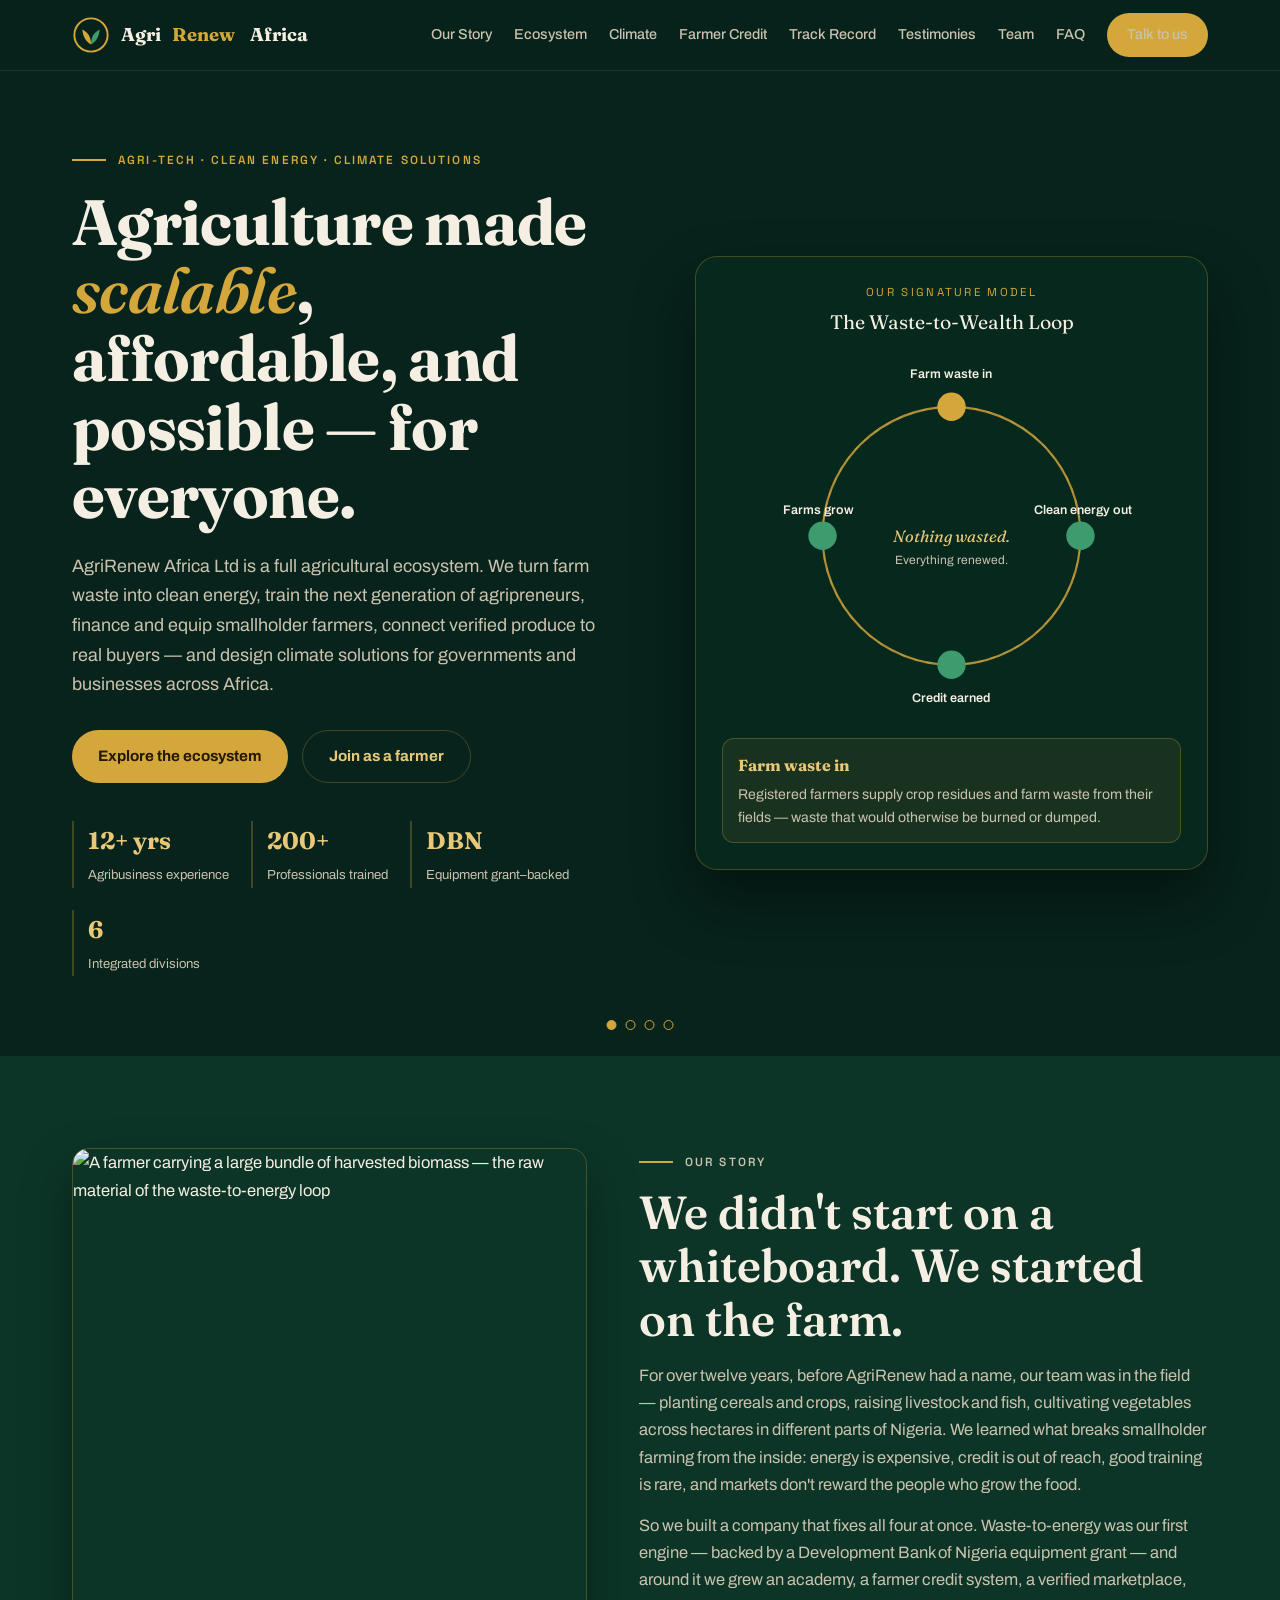
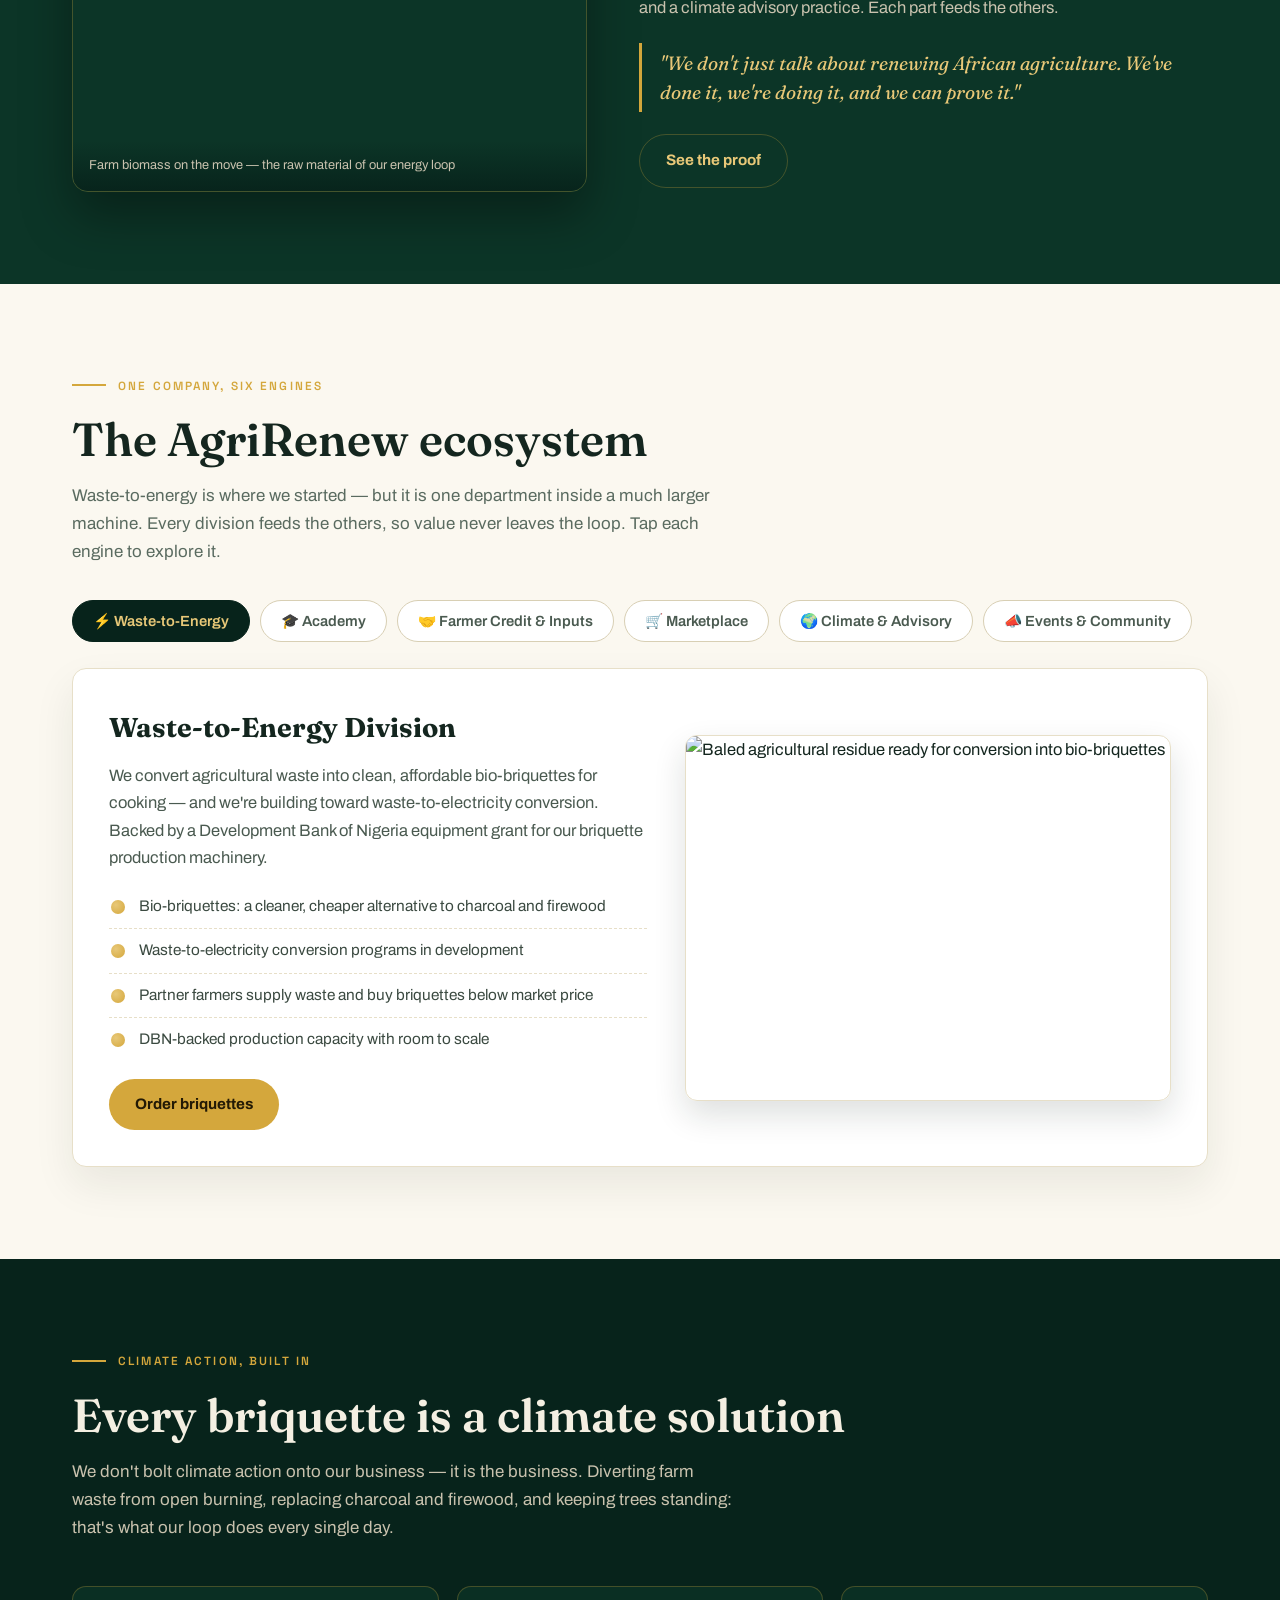
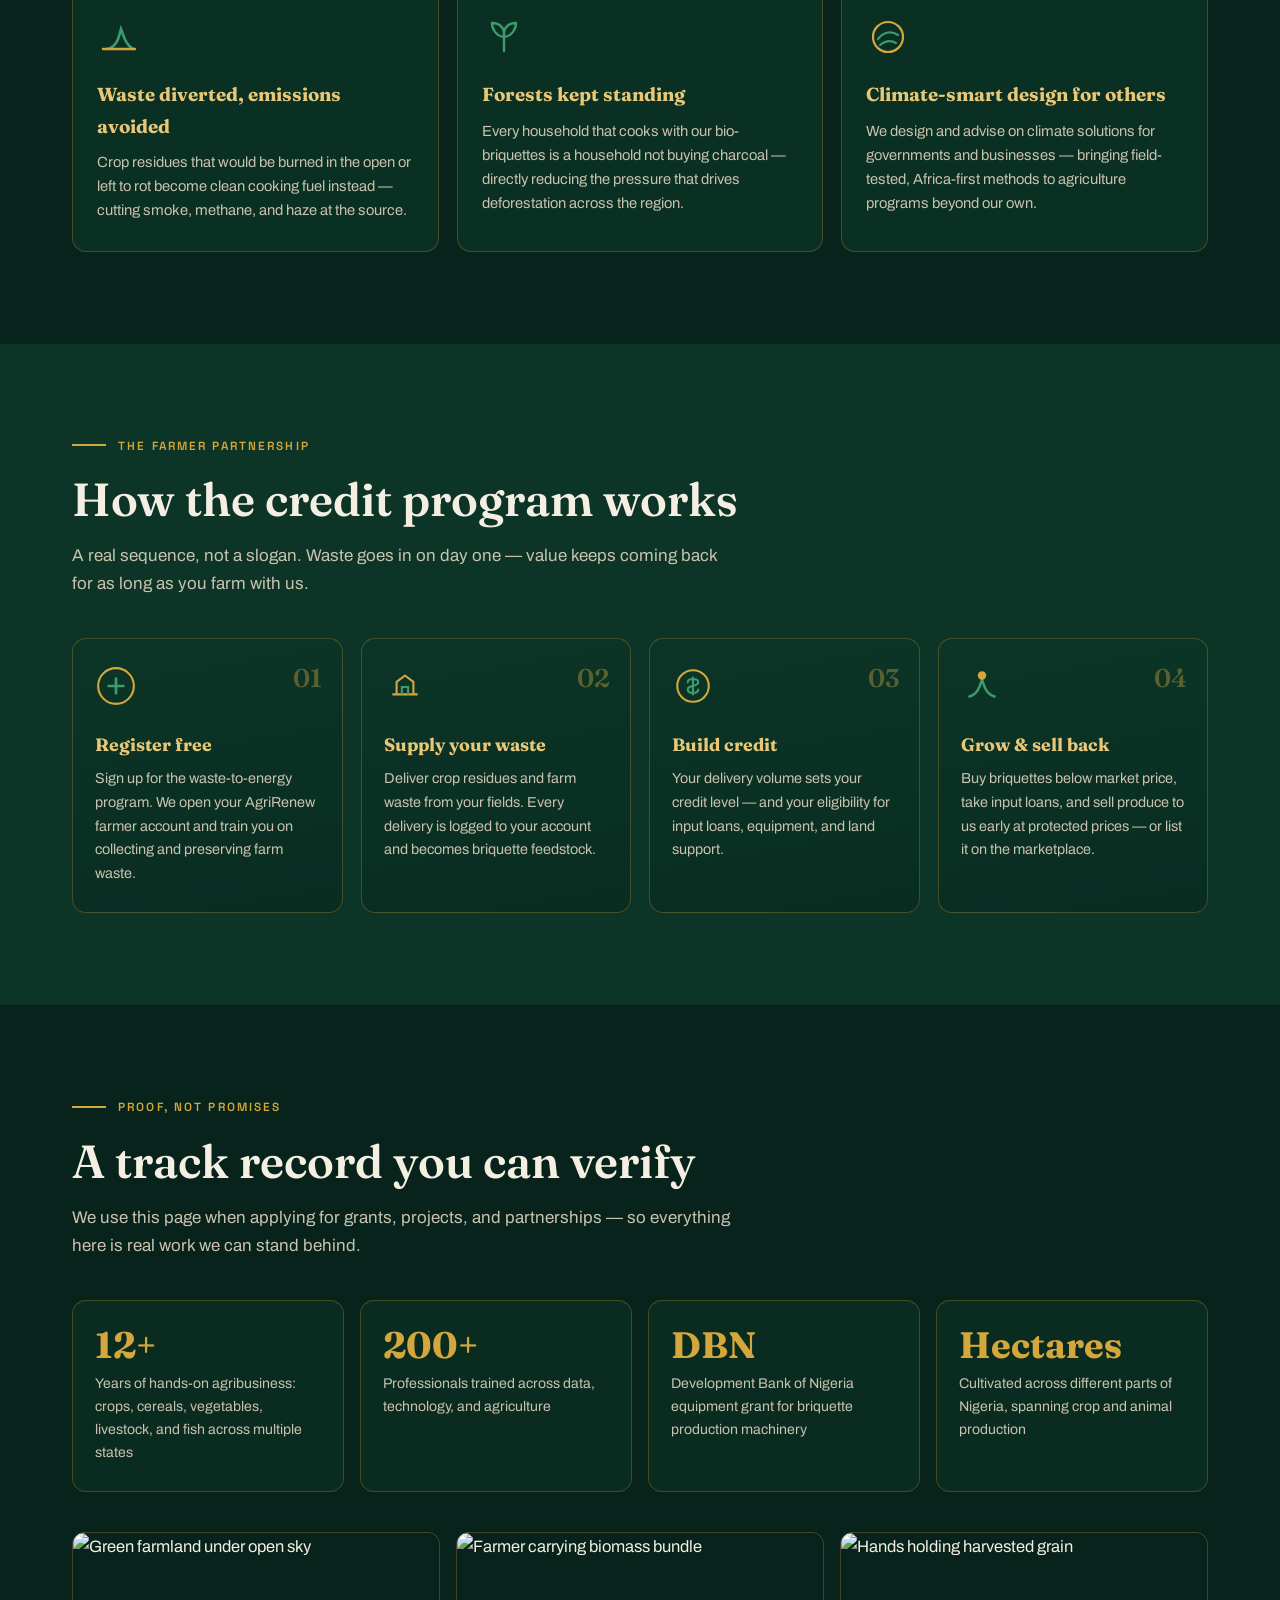
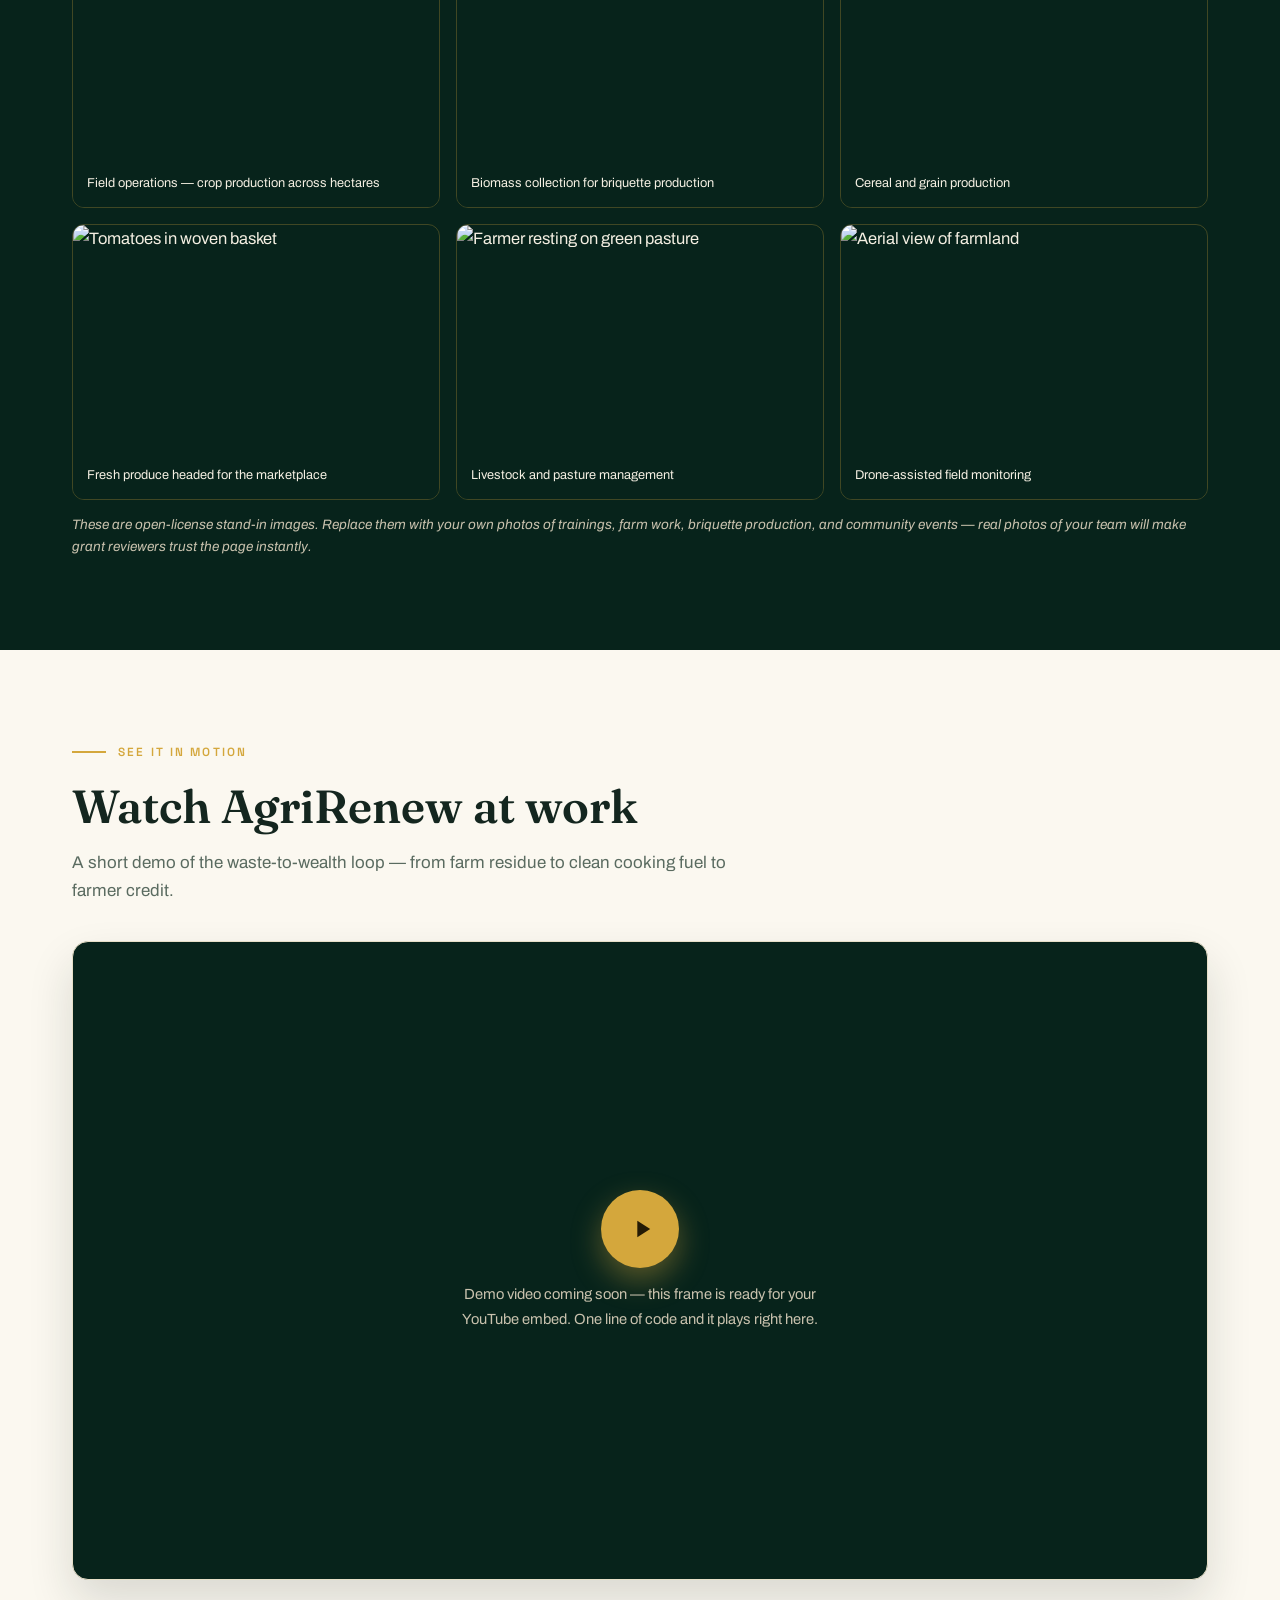
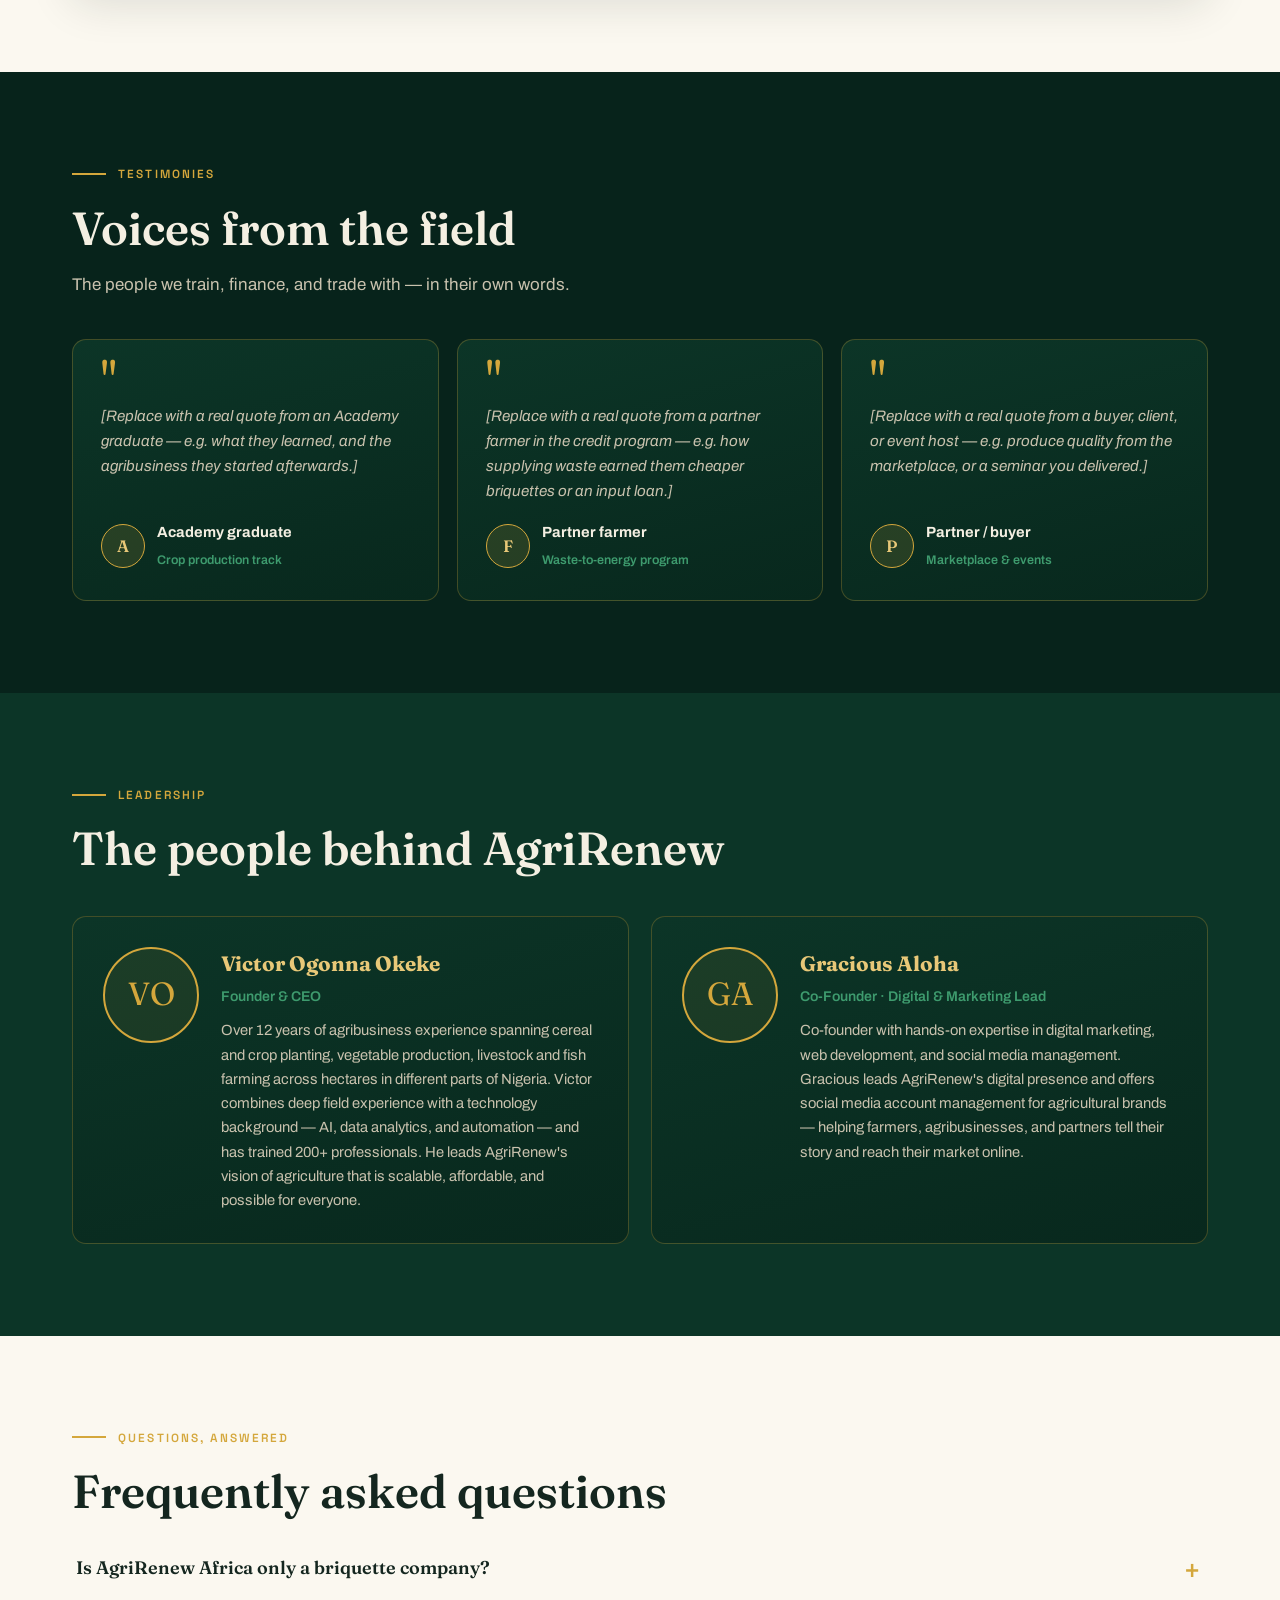
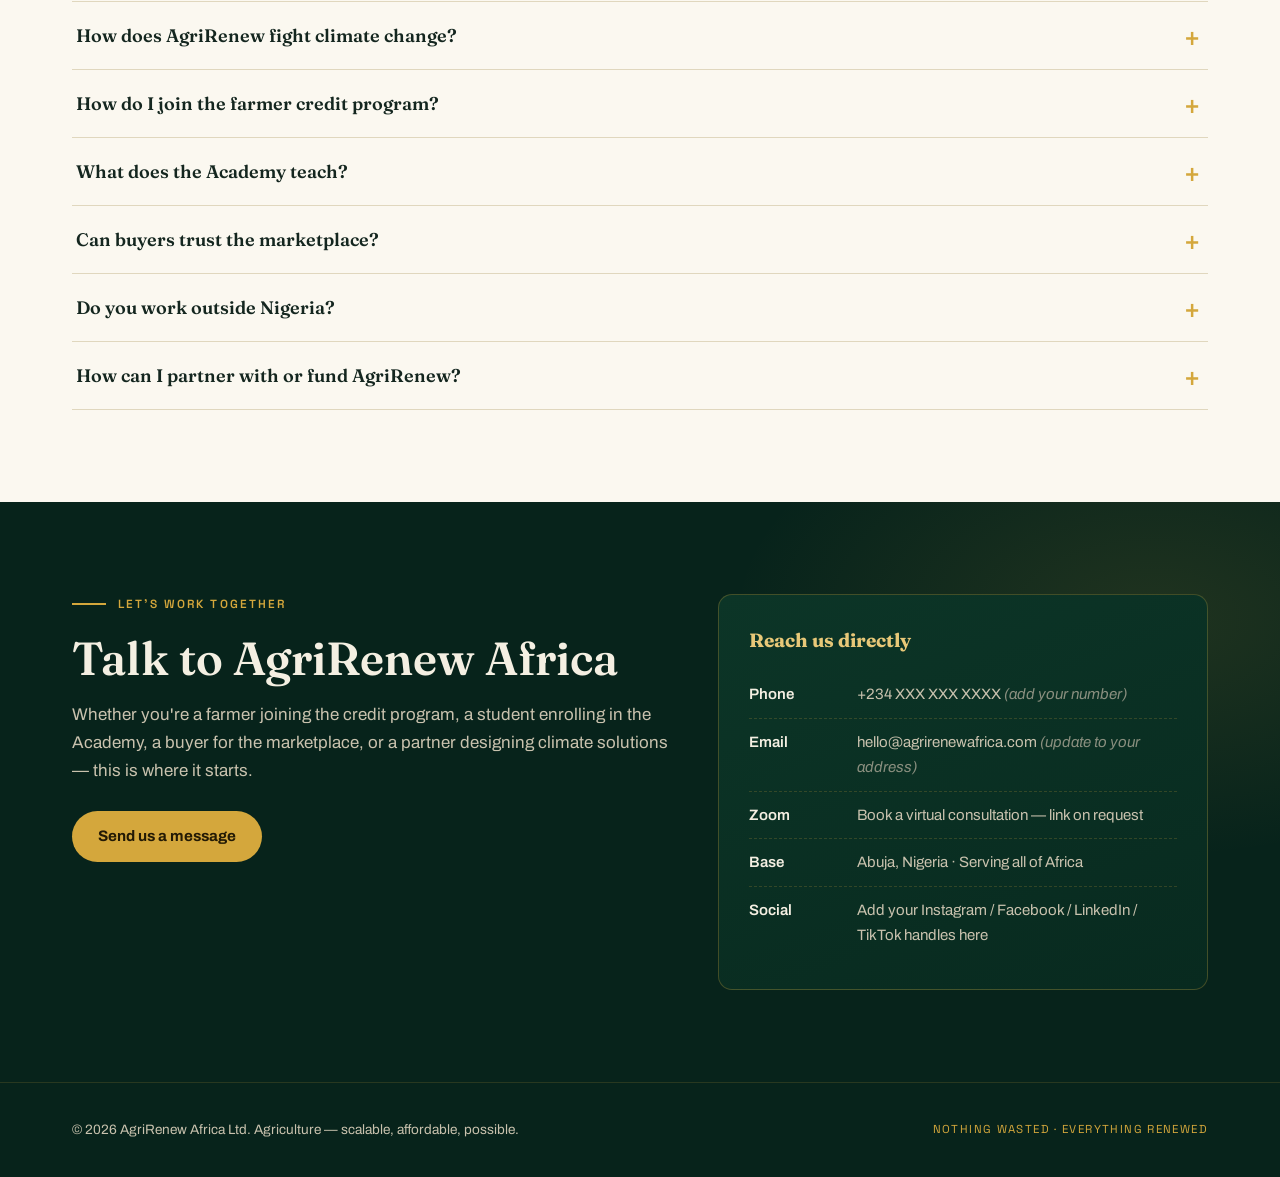
==== index.html @ 5ae21510 "Rename agrirenew-africa.html to index.html" ====
<!DOCTYPE html>
<html lang="en">
<head>
<meta charset="UTF-8">
<meta name="viewport" content="width=device-width, initial-scale=1.0">
<title>AgriRenew Africa Ltd — Agriculture, Renewed for Everyone</title>
<meta name="description" content="AgriRenew Africa Ltd is a full agricultural technology ecosystem: waste-to-energy bio-briquettes, climate solutions, an agri academy, farmer credit, and a verified marketplace across Africa.">
<link rel="preconnect" href="https://fonts.googleapis.com">
<link rel="preconnect" href="https://fonts.gstatic.com" crossorigin>
<link href="https://fonts.googleapis.com/css2?family=Fraunces:ital,opsz,wght@0,9..144,400;0,9..144,600;0,9..144,700;1,9..144,500&family=Archivo:wght@400;500;600;700&family=Space+Grotesk:wght@400;500;600&display=swap" rel="stylesheet">
<style>
:root{
  --ink:#07231B;
  --forest:#0C3527;
  --leaf:#3E9B6E;
  --gold:#D4A73C;
  --gold-soft:#E8C878;
  --cream:#F4EFE2;
  --cream-dim:#C9C2AE;
  --paper:#FBF8F0;
  --paper-ink:#14261F;
  --line:rgba(212,167,60,.28);
  --radius:14px;
  --max:1180px;
}
*{margin:0;padding:0;box-sizing:border-box}
html{scroll-behavior:smooth}
body{background:var(--ink);color:var(--cream);font-family:'Archivo',sans-serif;font-size:16.5px;line-height:1.65;-webkit-font-smoothing:antialiased}
img{max-width:100%;display:block}
a{color:inherit;text-decoration:none}
h1,h2,h3,.serif{font-family:'Fraunces',serif}
.mono{font-family:'Space Grotesk',monospace;letter-spacing:.12em;text-transform:uppercase;font-size:.72rem}
.wrap{max-width:var(--max);margin:0 auto;padding:0 22px}
section{padding:92px 0}
.eyebrow{color:var(--gold);font-family:'Space Grotesk',sans-serif;letter-spacing:.18em;text-transform:uppercase;font-size:.74rem;font-weight:600;display:flex;align-items:center;gap:12px;margin-bottom:18px}
.eyebrow::before{content:"";width:34px;height:2px;background:var(--gold)}
h2{font-size:clamp(1.9rem,4vw,2.9rem);font-weight:600;line-height:1.15;margin-bottom:16px}
.lede{color:var(--cream-dim);max-width:660px;font-size:1.06rem}
.btn{display:inline-flex;align-items:center;gap:9px;background:var(--gold);color:#231a05;font-weight:700;padding:13px 26px;border-radius:999px;border:none;font-size:.95rem;cursor:pointer;transition:transform .18s,box-shadow .18s;font-family:'Archivo',sans-serif}
.btn:hover{transform:translateY(-2px);box-shadow:0 10px 26px rgba(212,167,60,.32)}
.btn.ghost{background:transparent;color:var(--gold-soft);border:1.5px solid var(--line)}
.btn.ghost:hover{border-color:var(--gold);box-shadow:none}

/* ---------- Nav ---------- */
header{position:fixed;top:0;left:0;right:0;z-index:60;background:rgba(7,35,27,.88);backdrop-filter:blur(14px);border-bottom:1px solid rgba(212,167,60,.14)}
.nav{display:flex;align-items:center;justify-content:space-between;height:70px}
.logo{display:flex;align-items:center;gap:11px;font-family:'Fraunces',serif;font-weight:700;font-size:1.16rem}
.logo svg{width:38px;height:38px;flex:none}
.logo em{font-style:normal;color:var(--gold)}
.navlinks{display:flex;gap:22px;align-items:center}
.navlinks a{font-size:.9rem;color:var(--cream-dim);font-weight:500;transition:color .2s}
.navlinks a:hover,.navlinks a:focus-visible{color:var(--gold-soft)}
.burger{display:none;background:none;border:none;cursor:pointer;padding:8px}
.burger span{display:block;width:24px;height:2px;background:var(--gold);margin:5px 0;transition:.25s}

/* ---------- Hero with rolling photos ---------- */
.hero{position:relative;min-height:100svh;display:flex;align-items:center;padding:150px 0 80px;overflow:hidden;isolation:isolate}
.hero-slides{position:absolute;inset:0;z-index:-2}
.hero-slides .slide{position:absolute;inset:0;background-size:cover;background-position:center;opacity:0;transform:scale(1.06);transition:opacity 1.6s ease,transform 7s linear}
.hero-slides .slide.on{opacity:1;transform:scale(1)}
.hero::after{content:"";position:absolute;inset:0;z-index:-1;background:linear-gradient(100deg,rgba(7,35,27,.94) 20%,rgba(7,35,27,.72) 55%,rgba(7,35,27,.42));}
.hero .wrap{display:grid;grid-template-columns:1.05fr .95fr;gap:56px;align-items:center}
.hero h1{font-size:clamp(2.4rem,5.2vw,4rem);font-weight:700;line-height:1.07;letter-spacing:-.01em}
.hero h1 .gold{color:var(--gold);font-style:italic;font-weight:600}
.hero p.sub{margin:22px 0 30px;color:var(--cream-dim);font-size:1.12rem;max-width:540px}
.hero-ctas{display:flex;gap:14px;flex-wrap:wrap}
.hero-badges{display:flex;gap:22px;margin-top:38px;flex-wrap:wrap}
.hero-badges div{border-left:2px solid var(--line);padding-left:14px}
.hero-badges b{display:block;font-family:'Fraunces',serif;font-size:1.5rem;color:var(--gold-soft)}
.hero-badges span{font-size:.82rem;color:var(--cream-dim)}
.hero-dots{position:absolute;bottom:26px;left:50%;transform:translateX(-50%);display:flex;gap:9px}
.hero-dots button{width:10px;height:10px;border-radius:50%;border:1px solid var(--gold);background:transparent;cursor:pointer;padding:0}
.hero-dots button.on{background:var(--gold)}

/* the signature loop */
.loop-card{background:rgba(8,42,31,.82);backdrop-filter:blur(6px);border:1px solid var(--line);border-radius:22px;padding:26px;box-shadow:0 30px 60px rgba(0,0,0,.4)}
.loop-title{text-align:center;color:var(--gold);font-family:'Space Grotesk',sans-serif;font-size:.72rem;letter-spacing:.2em;text-transform:uppercase;margin-bottom:4px}
.loop-sub{text-align:center;font-family:'Fraunces',serif;font-size:1.22rem;margin-bottom:12px}
#loopSvg{width:100%;height:auto}
.loop-node{cursor:pointer}
.loop-node circle{transition:fill .25s}
.loop-node text{fill:var(--cream);font-family:'Archivo',sans-serif;font-size:11.5px;font-weight:600}
.loop-node.active circle.dot{fill:var(--gold)}
.loop-readout{margin-top:8px;background:rgba(212,167,60,.09);border:1px solid var(--line);border-radius:12px;padding:13px 15px;min-height:88px}
.loop-readout b{color:var(--gold-soft);font-family:'Fraunces',serif;font-size:1rem;display:block;margin-bottom:4px}
.loop-readout p{font-size:.88rem;color:var(--cream-dim)}

/* ---------- Story / About ---------- */
.story{background:var(--forest)}
.story .wrap{display:grid;grid-template-columns:.95fr 1.05fr;gap:52px;align-items:center}
.story-img{border-radius:16px;overflow:hidden;border:1px solid var(--line);box-shadow:0 24px 50px rgba(0,0,0,.35);position:relative}
.story-img img{aspect-ratio:4/5;object-fit:cover;width:100%}
.story-img figcaption{position:absolute;left:0;right:0;bottom:0;padding:14px 16px;font-size:.8rem;background:linear-gradient(transparent,rgba(7,35,27,.94));color:var(--cream-dim)}
.story p{color:var(--cream-dim);margin-bottom:14px}
.story blockquote{border-left:3px solid var(--gold);padding:6px 0 6px 18px;margin:22px 0;font-family:'Fraunces',serif;font-size:1.2rem;font-style:italic;color:var(--gold-soft);line-height:1.5}

/* ---------- Ecosystem tabs ---------- */
.eco{background:var(--paper);color:var(--paper-ink)}
.eco .lede{color:#5A6B60}
.eco-tabs{display:flex;gap:10px;flex-wrap:wrap;margin:34px 0 26px}
.eco-tab{border:1.5px solid #D8CFB4;background:#fff;color:#4A5A50;padding:11px 20px;border-radius:999px;font-weight:600;font-size:.92rem;cursor:pointer;font-family:'Archivo',sans-serif;transition:.2s}
.eco-tab:hover{border-color:var(--gold)}
.eco-tab.active{background:var(--ink);color:var(--gold-soft);border-color:var(--ink)}
.eco-panel{display:none;background:#fff;border:1px solid #E7DFC8;border-radius:var(--radius);padding:36px;grid-template-columns:1.05fr .95fr;gap:38px;align-items:center;box-shadow:0 18px 40px rgba(20,38,31,.08)}
.eco-panel.active{display:grid;animation:fadeUp .45s ease}
@keyframes fadeUp{from{opacity:0;transform:translateY(14px)}to{opacity:1;transform:none}}
.eco-panel h3{font-size:1.7rem;margin-bottom:12px}
.eco-panel p{color:#4A5A50;margin-bottom:14px}
.eco-panel ul{list-style:none}
.eco-panel li{padding:9px 0 9px 30px;position:relative;color:#3B4A41;font-size:.96rem;border-bottom:1px dashed #E7DFC8}
.eco-panel li:last-child{border-bottom:none}
.eco-panel li::before{content:"";position:absolute;left:2px;top:15px;width:14px;height:14px;border-radius:50%;background:radial-gradient(circle at 35% 35%,var(--gold-soft),var(--gold))}
.eco-photo{border-radius:12px;overflow:hidden;border:1px solid #E7DFC8;box-shadow:0 14px 32px rgba(20,38,31,.14)}
.eco-photo img{aspect-ratio:4/3;object-fit:cover;width:100%}
.eco-cta{margin-top:18px}

/* ---------- Climate ---------- */
.climate{position:relative;overflow:hidden;isolation:isolate}
.climate-bg{position:absolute;inset:0;z-index:-2;background-size:cover;background-position:center}
.climate::after{content:"";position:absolute;inset:0;z-index:-1;background:linear-gradient(rgba(7,35,27,.9),rgba(7,35,27,.86))}
.climate-grid{display:grid;grid-template-columns:repeat(3,1fr);gap:18px;margin-top:44px}
.cl-card{background:rgba(12,53,39,.75);backdrop-filter:blur(4px);border:1px solid var(--line);border-radius:var(--radius);padding:28px 24px}
.cl-card h3{color:var(--gold-soft);font-size:1.18rem;margin:12px 0 8px}
.cl-card p{font-size:.92rem;color:var(--cream-dim)}
.cl-card .ic{width:44px;height:44px}

/* ---------- Steps ---------- */
.steps{counter-reset:step;background:var(--forest)}
.steps-grid{display:grid;grid-template-columns:repeat(4,1fr);gap:18px;margin-top:40px}
.step{background:linear-gradient(170deg,#0C3527,#092C21);border:1px solid var(--line);border-radius:var(--radius);padding:26px 22px;position:relative;counter-increment:step}
.step::before{content:counter(step,decimal-leading-zero);position:absolute;top:18px;right:20px;font-family:'Fraunces',serif;font-size:1.6rem;color:rgba(212,167,60,.4);font-weight:600}
.step h3{font-size:1.12rem;margin:14px 0 8px;color:var(--gold-soft)}
.step p{font-size:.9rem;color:var(--cream-dim)}
.step .ic{width:42px;height:42px}

/* ---------- Track record ---------- */
.proof-grid{display:grid;grid-template-columns:repeat(4,1fr);gap:16px;margin:40px 0}
.stat{border:1px solid var(--line);border-radius:var(--radius);padding:26px 22px;background:rgba(12,53,39,.5)}
.stat b{font-family:'Fraunces',serif;font-size:2.3rem;color:var(--gold);display:block;line-height:1}
.stat span{font-size:.88rem;color:var(--cream-dim);display:block;margin-top:8px}
.gallery{display:grid;grid-template-columns:repeat(3,1fr);gap:16px;margin-top:26px}
.shot{aspect-ratio:4/3;border-radius:12px;border:1px solid var(--line);overflow:hidden;position:relative}
.shot img{width:100%;height:100%;object-fit:cover;transition:transform .5s}
.shot:hover img{transform:scale(1.05)}
.shot figcaption{position:absolute;left:0;right:0;bottom:0;padding:12px 14px;font-size:.8rem;background:linear-gradient(transparent,rgba(7,35,27,.94));color:var(--cream)}
.gallery-note{margin-top:14px;font-size:.85rem;color:var(--cream-dim);font-style:italic}

/* ---------- Video ---------- */
.video{background:var(--paper);color:var(--paper-ink)}
.video .lede{color:#5A6B60}
.video-frame{margin-top:36px;border-radius:16px;overflow:hidden;border:1px solid #E7DFC8;box-shadow:0 22px 46px rgba(20,38,31,.14);position:relative;aspect-ratio:16/9;background:var(--ink);display:flex;align-items:center;justify-content:center;flex-direction:column;gap:14px}
.video-frame iframe{position:absolute;inset:0;width:100%;height:100%;border:0}
.play-badge{width:78px;height:78px;border-radius:50%;background:var(--gold);display:flex;align-items:center;justify-content:center;box-shadow:0 12px 30px rgba(212,167,60,.4)}
.play-badge svg{width:28px;height:28px;margin-left:4px}
.video-frame p{color:var(--cream-dim);font-size:.92rem;max-width:420px;text-align:center;padding:0 20px}

/* ---------- Testimonials ---------- */
.testis{position:relative}
.testi-track{display:grid;grid-template-columns:repeat(3,1fr);gap:18px;margin-top:40px}
.testi{background:linear-gradient(165deg,#0C3527,#08281D);border:1px solid var(--line);border-radius:var(--radius);padding:28px;display:flex;flex-direction:column;gap:16px}
.testi .quote-mark{font-family:'Fraunces',serif;font-size:3rem;color:var(--gold);line-height:.5;height:20px}
.testi p{font-size:.95rem;color:var(--cream-dim);flex:1;font-style:italic}
.testi .who{display:flex;align-items:center;gap:12px}
.testi .who .init{width:44px;height:44px;border-radius:50%;background:rgba(212,167,60,.14);border:1.5px solid var(--gold);display:flex;align-items:center;justify-content:center;font-family:'Fraunces',serif;color:var(--gold-soft);font-weight:600}
.testi .who b{display:block;font-size:.92rem;color:var(--cream)}
.testi .who span{font-size:.78rem;color:var(--leaf);font-weight:600}

/* ---------- Team ---------- */
.team{background:var(--forest)}
.team-grid{display:grid;grid-template-columns:1fr 1fr;gap:22px;margin-top:40px}
.person{background:linear-gradient(165deg,#0C3527,#08281D);border:1px solid var(--line);border-radius:var(--radius);padding:30px;display:grid;grid-template-columns:96px 1fr;gap:22px;align-items:start}
.avatar{width:96px;height:96px;border-radius:50%;border:2px solid var(--gold);display:flex;align-items:center;justify-content:center;font-family:'Fraunces',serif;font-size:2rem;color:var(--gold);background:rgba(212,167,60,.08)}
.person h3{font-size:1.3rem;color:var(--gold-soft)}
.person .role{color:var(--leaf);font-weight:600;font-size:.88rem;margin:4px 0 10px}
.person p{font-size:.92rem;color:var(--cream-dim)}

/* ---------- FAQ ---------- */
.faq{background:var(--paper);color:var(--paper-ink)}
.faq-item{border-bottom:1px solid #E0D7BE}
.faq-q{width:100%;text-align:left;background:none;border:none;padding:22px 44px 22px 4px;font-family:'Fraunces',serif;font-size:1.13rem;font-weight:600;color:var(--paper-ink);cursor:pointer;position:relative}
.faq-q::after{content:"+";position:absolute;right:8px;top:50%;transform:translateY(-50%);font-size:1.6rem;color:var(--gold);transition:transform .25s;font-family:'Archivo',sans-serif}
.faq-item.open .faq-q::after{transform:translateY(-50%) rotate(45deg)}
.faq-a{max-height:0;overflow:hidden;transition:max-height .3s ease}
.faq-a p{padding:0 4px 22px;color:#4A5A50;max-width:780px}

/* ---------- Contact / footer ---------- */
.contact{position:relative;overflow:hidden}
.contact::before{content:"";position:absolute;inset:0;background:radial-gradient(700px 400px at 90% 20%,rgba(212,167,60,.12),transparent 60%)}
.contact-grid{display:grid;grid-template-columns:1.1fr .9fr;gap:48px;position:relative}
.contact-card{background:linear-gradient(160deg,#0C3527,#082A1F);border:1px solid var(--line);border-radius:var(--radius);padding:30px}
.contact-card h3{color:var(--gold-soft);margin-bottom:14px;font-size:1.2rem}
.contact-line{display:flex;gap:12px;align-items:flex-start;padding:11px 0;border-bottom:1px dashed rgba(212,167,60,.2);font-size:.94rem;color:var(--cream-dim)}
.contact-line:last-child{border:none}
.contact-line b{color:var(--cream);min-width:96px;font-weight:600}
footer{border-top:1px solid rgba(212,167,60,.16);padding:36px 0;font-size:.85rem;color:var(--cream-dim)}
footer .wrap{display:flex;justify-content:space-between;gap:20px;flex-wrap:wrap;align-items:center}

/* reveal on scroll */
.rv{opacity:0;transform:translateY(22px);transition:opacity .6s ease,transform .6s ease}
.rv.in{opacity:1;transform:none}
@media (prefers-reduced-motion:reduce){.rv{opacity:1;transform:none;transition:none}html{scroll-behavior:auto}.hero-slides .slide{transition:opacity .3s}}

/* ---------- Responsive ---------- */
@media (max-width:960px){
  .hero .wrap,.eco-panel,.contact-grid,.team-grid,.story .wrap{grid-template-columns:1fr}
  .steps-grid,.proof-grid,.climate-grid,.testi-track{grid-template-columns:1fr 1fr}
  .gallery{grid-template-columns:1fr 1fr}
  .navlinks{position:fixed;top:70px;right:0;background:#07231B;flex-direction:column;padding:26px;width:min(78vw,320px);border-left:1px solid var(--line);transform:translateX(100%);transition:transform .3s;height:calc(100vh - 70px);align-items:flex-start;overflow-y:auto}
  .navlinks.open{transform:none}
  .burger{display:block}
  .story-img{max-width:440px;margin:0 auto}
}
@media (max-width:560px){
  .steps-grid,.proof-grid,.gallery,.climate-grid,.testi-track{grid-template-columns:1fr}
  section{padding:64px 0}
  .person{grid-template-columns:1fr}
  .hero{padding-top:120px}
}
</style>
</head>
<body>

<header>
  <div class="wrap nav">
    <a class="logo" href="#top" aria-label="AgriRenew Africa home">
      <svg viewBox="0 0 48 48" fill="none" aria-hidden="true">
        <circle cx="24" cy="24" r="21" stroke="#D4A73C" stroke-width="2.4"/>
        <path d="M24 36c0-9 3-15 11-19-1 9-4 15-11 19Z" fill="#3E9B6E"/>
        <path d="M24 36c0-9-3-15-11-19 1 9 4 15 11 19Z" fill="#D4A73C"/>
      </svg>
      Agri<em>Renew</em>&nbsp;Africa
    </a>
    <nav class="navlinks" id="navlinks">
      <a href="#story">Our Story</a>
      <a href="#ecosystem">Ecosystem</a>
      <a href="#climate">Climate</a>
      <a href="#credit">Farmer Credit</a>
      <a href="#impact">Track Record</a>
      <a href="#voices">Testimonies</a>
      <a href="#team">Team</a>
      <a href="#faq">FAQ</a>
      <a class="btn" href="#contact" style="padding:10px 20px">Talk to us</a>
    </nav>
    <button class="burger" id="burger" aria-label="Open menu" aria-expanded="false">
      <span></span><span></span><span></span>
    </button>
  </div>
</header>

<!-- ================= HERO with rolling photos ================= -->
<section class="hero" id="top">
  <div class="hero-slides" aria-hidden="true">
    <div class="slide on" style="background-image:url('https://images.unsplash.com/photo-1741874299706-2b8e16839aaa?q=70&w=1800&auto=format&fit=crop')"></div>
    <div class="slide" style="background-image:url('https://images.unsplash.com/photo-1530464684439-723262c0d16e?q=70&w=1800&auto=format&fit=crop')"></div>
    <div class="slide" style="background-image:url('https://images.unsplash.com/photo-1618265317491-8b7b2324320e?q=70&w=1800&auto=format&fit=crop')"></div>
    <div class="slide" style="background-image:url('https://images.unsplash.com/photo-1627989147125-a004d05946d3?q=70&w=1800&auto=format&fit=crop')"></div>
  </div>
  <div class="wrap">
    <div>
      <p class="eyebrow">Agri-tech · Clean energy · Climate solutions</p>
      <h1>Agriculture made <span class="gold">scalable</span>, affordable, and possible — for everyone.</h1>
      <p class="sub">AgriRenew Africa Ltd is a full agricultural ecosystem. We turn farm waste into clean energy, train the next generation of agripreneurs, finance and equip smallholder farmers, connect verified produce to real buyers — and design climate solutions for governments and businesses across Africa.</p>
      <div class="hero-ctas">
        <a class="btn" href="#ecosystem">Explore the ecosystem</a>
        <a class="btn ghost" href="#credit">Join as a farmer</a>
      </div>
      <div class="hero-badges">
        <div><b>12+ yrs</b><span>Agribusiness experience</span></div>
        <div><b>200+</b><span>Professionals trained</span></div>
        <div><b>DBN</b><span>Equipment grant–backed</span></div>
        <div><b>6</b><span>Integrated divisions</span></div>
      </div>
    </div>
    <div class="loop-card rv">
      <p class="loop-title">Our signature model</p>
      <p class="loop-sub serif">The Waste-to-Wealth Loop</p>
      <svg id="loopSvg" viewBox="0 0 420 340" role="img" aria-label="Circular diagram of the AgriRenew waste-to-wealth loop">
        <defs>
          <marker id="arrow" viewBox="0 0 10 10" refX="8" refY="5" markerWidth="7" markerHeight="7" orient="auto-start-reverse">
            <path d="M0 0L10 5L0 10z" fill="#D4A73C"/>
          </marker>
        </defs>
        <circle cx="210" cy="170" r="118" fill="none" stroke="rgba(212,167,60,.35)" stroke-width="1.6" stroke-dasharray="5 7"/>
        <path d="M 210 52 A 118 118 0 0 1 328 170" fill="none" stroke="#D4A73C" stroke-width="2" marker-end="url(#arrow)" opacity=".8"/>
        <path d="M 328 170 A 118 118 0 0 1 210 288" fill="none" stroke="#D4A73C" stroke-width="2" marker-end="url(#arrow)" opacity=".8"/>
        <path d="M 210 288 A 118 118 0 0 1 92 170" fill="none" stroke="#D4A73C" stroke-width="2" marker-end="url(#arrow)" opacity=".8"/>
        <path d="M 92 170 A 118 118 0 0 1 210 52" fill="none" stroke="#D4A73C" stroke-width="2" marker-end="url(#arrow)" opacity=".8"/>
        <text x="210" y="176" text-anchor="middle" fill="#E8C878" font-family="Fraunces,serif" font-size="15" font-style="italic">Nothing wasted.</text>
        <text x="210" y="196" text-anchor="middle" fill="#C9C2AE" font-family="Archivo,sans-serif" font-size="11">Everything renewed.</text>
        <g class="loop-node active" data-loop="0" tabindex="0" role="button" aria-label="Farm waste collected">
          <circle class="dot" cx="210" cy="52" r="13" fill="#3E9B6E"/>
          <text x="210" y="26" text-anchor="middle">Farm waste in</text>
        </g>
        <g class="loop-node" data-loop="1" tabindex="0" role="button" aria-label="Briquettes and clean energy">
          <circle class="dot" cx="328" cy="170" r="13" fill="#3E9B6E"/>
          <text x="330" y="150" text-anchor="middle">Clean energy out</text>
        </g>
        <g class="loop-node" data-loop="2" tabindex="0" role="button" aria-label="Farmer credit earned">
          <circle class="dot" cx="210" cy="288" r="13" fill="#3E9B6E"/>
          <text x="210" y="322" text-anchor="middle">Credit earned</text>
        </g>
        <g class="loop-node" data-loop="3" tabindex="0" role="button" aria-label="Inputs, loans and market access">
          <circle class="dot" cx="92" cy="170" r="13" fill="#3E9B6E"/>
          <text x="88" y="150" text-anchor="middle">Farms grow</text>
        </g>
      </svg>
      <div class="loop-readout" id="loopReadout" aria-live="polite">
        <b>Farm waste in</b>
        <p>Registered farmers supply crop residues and farm waste from their fields — waste that would otherwise be burned or dumped.</p>
      </div>
    </div>
  </div>
  <div class="hero-dots" id="heroDots" aria-label="Hero image selector"></div>
</section>

<!-- ================= STORY ================= -->
<section class="story" id="story">
  <div class="wrap">
    <figure class="story-img rv">
      <img src="https://images.unsplash.com/photo-1741940365425-1b9a575d373e?q=70&w=1000&auto=format&fit=crop" alt="A farmer carrying a large bundle of harvested biomass — the raw material of the waste-to-energy loop" loading="lazy">
      <figcaption>Farm biomass on the move — the raw material of our energy loop</figcaption>
    </figure>
    <div>
      <p class="eyebrow">Our story</p>
      <h2>We didn't start on a whiteboard. We started on the farm.</h2>
      <p>For over twelve years, before AgriRenew had a name, our team was in the field — planting cereals and crops, raising livestock and fish, cultivating vegetables across hectares in different parts of Nigeria. We learned what breaks smallholder farming from the inside: energy is expensive, credit is out of reach, good training is rare, and markets don't reward the people who grow the food.</p>
      <p>So we built a company that fixes all four at once. Waste-to-energy was our first engine — backed by a Development Bank of Nigeria equipment grant — and around it we grew an academy, a farmer credit system, a verified marketplace, and a climate advisory practice. Each part feeds the others.</p>
      <blockquote>"We don't just talk about renewing African agriculture. We've done it, we're doing it, and we can prove it."</blockquote>
      <a class="btn ghost" href="#impact">See the proof</a>
    </div>
  </div>
</section>

<!-- ================= ECOSYSTEM ================= -->
<section class="eco" id="ecosystem">
  <div class="wrap">
    <p class="eyebrow">One company, six engines</p>
    <h2>The AgriRenew ecosystem</h2>
    <p class="lede">Waste-to-energy is where we started — but it is one department inside a much larger machine. Every division feeds the others, so value never leaves the loop. Tap each engine to explore it.</p>

    <div class="eco-tabs" role="tablist" aria-label="Ecosystem divisions">
      <button class="eco-tab active" data-tab="0" role="tab" aria-selected="true">⚡ Waste-to-Energy</button>
      <button class="eco-tab" data-tab="1" role="tab" aria-selected="false">🎓 Academy</button>
      <button class="eco-tab" data-tab="2" role="tab" aria-selected="false">🤝 Farmer Credit &amp; Inputs</button>
      <button class="eco-tab" data-tab="3" role="tab" aria-selected="false">🛒 Marketplace</button>
      <button class="eco-tab" data-tab="4" role="tab" aria-selected="false">🌍 Climate &amp; Advisory</button>
      <button class="eco-tab" data-tab="5" role="tab" aria-selected="false">📣 Events &amp; Community</button>
    </div>

    <div class="eco-panel active" role="tabpanel">
      <div>
        <h3>Waste-to-Energy Division</h3>
        <p>We convert agricultural waste into clean, affordable bio-briquettes for cooking — and we're building toward waste-to-electricity conversion. Backed by a Development Bank of Nigeria equipment grant for our briquette production machinery.</p>
        <ul>
          <li>Bio-briquettes: a cleaner, cheaper alternative to charcoal and firewood</li>
          <li>Waste-to-electricity conversion programs in development</li>
          <li>Partner farmers supply waste and buy briquettes below market price</li>
          <li>DBN-backed production capacity with room to scale</li>
        </ul>
        <div class="eco-cta"><a class="btn" href="#contact">Order briquettes</a></div>
      </div>
      <figure class="eco-photo"><img src="https://images.unsplash.com/flagged/photo-1605816140734-df2c839f0b75?q=70&w=1000&auto=format&fit=crop" alt="Baled agricultural residue ready for conversion into bio-briquettes" loading="lazy"></figure>
    </div>

    <div class="eco-panel" role="tabpanel">
      <div>
        <h3>AgriRenew Academy</h3>
        <p>Practical, business-first agricultural training that takes people from curiosity to their own running agribusiness — soil science to sales.</p>
        <ul>
          <li>Crop production: soil texture, nature, and land preparation fundamentals</li>
          <li>Livestock, poultry, and fish farming from starter scale to commercial</li>
          <li>AI, drones, and precision technology in modern agriculture</li>
          <li>Agri-business startup mentoring — graduates launch their own ventures</li>
          <li>Export readiness: we help producers get licensed to export their goods</li>
        </ul>
        <div class="eco-cta"><a class="btn" href="#contact">Enrol in the Academy</a></div>
      </div>
      <figure class="eco-photo"><img src="https://images.unsplash.com/photo-1741874299706-2b8e16839aaa?q=70&w=1000&auto=format&fit=crop" alt="A farmer tending crops in a green field — hands-on training is the heart of the Academy" loading="lazy"></figure>
    </div>

    <div class="eco-panel" role="tabpanel">
      <div>
        <h3>Farmer Credit &amp; Inputs Program</h3>
        <p>Every registered farmer gets an AgriRenew account. Supplying farm waste builds credit — and credit unlocks real support, priced by the volume each farmer contributes.</p>
        <ul>
          <li>Briquettes at below-market prices for participating farmers</li>
          <li>Input loans: fertilizers, seeds, and farm equipment at affordable rates</li>
          <li>Support with land acquisition for expanding farmers</li>
          <li>Forward purchase: we buy produce early at agreed prices, protecting farmers from market swings</li>
          <li>Free registration, ongoing training, and waste-handling support</li>
        </ul>
        <div class="eco-cta"><a class="btn" href="#credit">See how it works</a></div>
      </div>
      <figure class="eco-photo"><img src="https://images.unsplash.com/photo-1740741706386-0a211c4a87df?q=70&w=1000&auto=format&fit=crop" alt="A woman farmer in the field — every registered farmer holds an AgriRenew credit account" loading="lazy"></figure>
    </div>

    <div class="eco-panel" role="tabpanel">
      <div>
        <h3>AgriRenew Marketplace</h3>
        <p>A direct bridge between verified farmers and real buyers. Farmers register, get verified, and receive a licence to list — buyers get traceable, fairly priced produce.</p>
        <ul>
          <li>Verified farmer profiles with captured production parameters</li>
          <li>Fresh, perishable, and processed goods listed directly by producers</li>
          <li>Buyers purchase with confidence — every seller is vetted and licensed</li>
          <li>Export pathway: licensed producers can reach international buyers</li>
        </ul>
        <div class="eco-cta"><a class="btn" href="#contact">Register as a farmer or buyer</a></div>
      </div>
      <figure class="eco-photo"><img src="https://images.unsplash.com/photo-1627989147125-a004d05946d3?q=70&w=1000&auto=format&fit=crop" alt="Fresh vegetables in a woven basket — verified produce moving from farm to buyer" loading="lazy"></figure>
    </div>

    <div class="eco-panel" role="tabpanel">
      <div>
        <h3>Climate &amp; Advisory</h3>
        <p>We monitor climate patterns and design practical climate solutions for agriculture — for governments, businesses, and partners within Nigeria and beyond.</p>
        <ul>
          <li>Climate-smart agriculture design for public and private projects</li>
          <li>Advisory and consultation across the full agricultural value chain</li>
          <li>Drone and AI-assisted monitoring for farms and programs</li>
          <li>Cross-border scope: built for Africa, not just Nigeria</li>
        </ul>
        <div class="eco-cta"><a class="btn" href="#contact">Book a consultation</a></div>
      </div>
      <figure class="eco-photo"><img src="https://images.unsplash.com/photo-1509110646989-7ca4308edb3e?q=70&w=1000&auto=format&fit=crop" alt="Aerial view of green farmland — drone and AI monitoring in action" loading="lazy"></figure>
    </div>

    <div class="eco-panel" role="tabpanel">
      <div>
        <h3>Events &amp; Community</h3>
        <p>AgriRenew is society-based. We give back — to communities, to Nigeria, to Africa — through education, events, and grassroots empowerment.</p>
        <ul>
          <li>Seminars, workshops, and agricultural innovation events</li>
          <li>Community empowerment and youth development programs</li>
          <li>Training in AI, media, and technology for agriculture</li>
          <li>Support for local producers to grow, sell, and export</li>
        </ul>
        <div class="eco-cta"><a class="btn" href="#contact">Invite us to your event</a></div>
      </div>
      <figure class="eco-photo"><img src="https://images.unsplash.com/photo-1473605768212-7e1f2c756179?q=70&w=1000&auto=format&fit=crop" alt="Rural community life — the people at the centre of everything AgriRenew builds" loading="lazy"></figure>
    </div>
  </div>
</section>

<!-- ================= CLIMATE ================= -->
<section class="climate" id="climate">
  <div class="climate-bg" style="background-image:url('https://images.unsplash.com/photo-1618265317491-8b7b2324320e?q=70&w=1800&auto=format&fit=crop')" aria-hidden="true"></div>
  <div class="wrap">
    <p class="eyebrow">Climate action, built in</p>
    <h2>Every briquette is a climate solution</h2>
    <p class="lede">We don't bolt climate action onto our business — it is the business. Diverting farm waste from open burning, replacing charcoal and firewood, and keeping trees standing: that's what our loop does every single day.</p>
    <div class="climate-grid">
      <div class="cl-card rv">
        <svg class="ic" viewBox="0 0 44 44" fill="none"><path d="M10 34c10-2 12-12 14-20 3 8 5 16 12 20" stroke="#3E9B6E" stroke-width="2.6" stroke-linecap="round"/><path d="M6 34h32" stroke="#D4A73C" stroke-width="2.4" stroke-linecap="round"/></svg>
        <h3>Waste diverted, emissions avoided</h3>
        <p>Crop residues that would be burned in the open or left to rot become clean cooking fuel instead — cutting smoke, methane, and haze at the source.</p>
      </div>
      <div class="cl-card rv">
        <svg class="ic" viewBox="0 0 44 44" fill="none"><path d="M22 36V16M22 22c-8-1-12-8-12-14 8 0 13 5 12 14ZM22 22c8-1 12-8 12-14-8 0-13 5-12 14Z" stroke="#3E9B6E" stroke-width="2.4" fill="none" stroke-linecap="round"/></svg>
        <h3>Forests kept standing</h3>
        <p>Every household that cooks with our bio-briquettes is a household not buying charcoal — directly reducing the pressure that drives deforestation across the region.</p>
      </div>
      <div class="cl-card rv">
        <svg class="ic" viewBox="0 0 44 44" fill="none"><circle cx="22" cy="22" r="15" stroke="#D4A73C" stroke-width="2.2"/><path d="M12 24c6-8 14-8 20-4M14 30c5-4 11-5 16-2" stroke="#3E9B6E" stroke-width="2.2" stroke-linecap="round"/></svg>
        <h3>Climate-smart design for others</h3>
        <p>We design and advise on climate solutions for governments and businesses — bringing field-tested, Africa-first methods to agriculture programs beyond our own.</p>
      </div>
    </div>
  </div>
</section>

<!-- ================= FARMER CREDIT STEPS ================= -->
<section class="steps" id="credit">
  <div class="wrap">
    <p class="eyebrow">The farmer partnership</p>
    <h2>How the credit program works</h2>
    <p class="lede">A real sequence, not a slogan. Waste goes in on day one — value keeps coming back for as long as you farm with us.</p>
    <div class="steps-grid">
      <div class="step rv">
        <svg class="ic" viewBox="0 0 40 40" fill="none"><circle cx="20" cy="20" r="17" stroke="#D4A73C" stroke-width="2"/><path d="M13 20h14M20 13v14" stroke="#3E9B6E" stroke-width="2.6" stroke-linecap="round"/></svg>
        <h3>Register free</h3>
        <p>Sign up for the waste-to-energy program. We open your AgriRenew farmer account and train you on collecting and preserving farm waste.</p>
      </div>
      <div class="step rv">
        <svg class="ic" viewBox="0 0 40 40" fill="none"><path d="M8 28h24M12 28V16l8-6 8 6v12" stroke="#D4A73C" stroke-width="2" stroke-linejoin="round"/><path d="M17 28v-7h6v7" stroke="#3E9B6E" stroke-width="2"/></svg>
        <h3>Supply your waste</h3>
        <p>Deliver crop residues and farm waste from your fields. Every delivery is logged to your account and becomes briquette feedstock.</p>
      </div>
      <div class="step rv">
        <svg class="ic" viewBox="0 0 40 40" fill="none"><circle cx="20" cy="20" r="15" stroke="#D4A73C" stroke-width="2"/><path d="M20 12v16M15 16.5c0-2 2.2-3.2 5-3.2s5 1.2 5 3.2-2.2 2.8-5 3.4-5 1.4-5 3.4 2.2 3.2 5 3.2 5-1.2 5-3.2" stroke="#3E9B6E" stroke-width="2" stroke-linecap="round"/></svg>
        <h3>Build credit</h3>
        <p>Your delivery volume sets your credit level — and your eligibility for input loans, equipment, and land support.</p>
      </div>
      <div class="step rv">
        <svg class="ic" viewBox="0 0 40 40" fill="none"><path d="M8 30c8-2 10-10 12-16 2 6 4 14 12 16" stroke="#3E9B6E" stroke-width="2.4" stroke-linecap="round"/><circle cx="20" cy="10" r="4" fill="#D4A73C"/></svg>
        <h3>Grow &amp; sell back</h3>
        <p>Buy briquettes below market price, take input loans, and sell produce to us early at protected prices — or list it on the marketplace.</p>
      </div>
    </div>
  </div>
</section>

<!-- ================= TRACK RECORD ================= -->
<section id="impact">
  <div class="wrap">
    <p class="eyebrow">Proof, not promises</p>
    <h2>A track record you can verify</h2>
    <p class="lede">We use this page when applying for grants, projects, and partnerships — so everything here is real work we can stand behind.</p>
    <div class="proof-grid">
      <div class="stat rv"><b>12+</b><span>Years of hands-on agribusiness: crops, cereals, vegetables, livestock, and fish across multiple states</span></div>
      <div class="stat rv"><b>200+</b><span>Professionals trained across data, technology, and agriculture</span></div>
      <div class="stat rv"><b>DBN</b><span>Development Bank of Nigeria equipment grant for briquette production machinery</span></div>
      <div class="stat rv"><b>Hectares</b><span>Cultivated across different parts of Nigeria, spanning crop and animal production</span></div>
    </div>
    <div class="gallery">
      <!-- REPLACE the src below with your own real photos when ready -->
      <figure class="shot rv"><img src="https://images.unsplash.com/photo-1602516818688-715dfc1b77d5?q=70&w=900&auto=format&fit=crop" alt="Green farmland under open sky" loading="lazy"><figcaption>Field operations — crop production across hectares</figcaption></figure>
      <figure class="shot rv"><img src="https://images.unsplash.com/photo-1741940365425-1b9a575d373e?q=70&w=900&auto=format&fit=crop" alt="Farmer carrying biomass bundle" loading="lazy"><figcaption>Biomass collection for briquette production</figcaption></figure>
      <figure class="shot rv"><img src="https://images.unsplash.com/photo-1515276427842-f85802d514a2?q=70&w=900&auto=format&fit=crop" alt="Hands holding harvested grain" loading="lazy"><figcaption>Cereal and grain production</figcaption></figure>
      <figure class="shot rv"><img src="https://images.unsplash.com/photo-1629398781739-9caec1eb9409?q=70&w=900&auto=format&fit=crop" alt="Tomatoes in woven basket" loading="lazy"><figcaption>Fresh produce headed for the marketplace</figcaption></figure>
      <figure class="shot rv"><img src="https://images.unsplash.com/photo-1622676566956-b42b50c84c31?q=70&w=900&auto=format&fit=crop" alt="Farmer resting on green pasture" loading="lazy"><figcaption>Livestock and pasture management</figcaption></figure>
      <figure class="shot rv"><img src="https://images.unsplash.com/photo-1509110646989-7ca4308edb3e?q=70&w=900&auto=format&fit=crop" alt="Aerial view of farmland" loading="lazy"><figcaption>Drone-assisted field monitoring</figcaption></figure>
    </div>
    <p class="gallery-note">These are open-license stand-in images. Replace them with your own photos of trainings, farm work, briquette production, and community events — real photos of your team will make grant reviewers trust the page instantly.</p>
  </div>
</section>

<!-- ================= VIDEO ================= -->
<section class="video" id="watch">
  <div class="wrap">
    <p class="eyebrow">See it in motion</p>
    <h2>Watch AgriRenew at work</h2>
    <p class="lede">A short demo of the waste-to-wealth loop — from farm residue to clean cooking fuel to farmer credit.</p>
    <!-- TO ADD YOUR VIDEO: upload it to YouTube, then replace this whole .video-frame block's contents
         with: <iframe src="https://www.youtube.com/embed/YOUR_VIDEO_ID" title="AgriRenew Africa demo" allowfullscreen></iframe> -->
    <div class="video-frame rv">
      <div class="play-badge" aria-hidden="true"><svg viewBox="0 0 24 24" fill="#231a05"><path d="M8 5v14l11-7z"/></svg></div>
      <p>Demo video coming soon — this frame is ready for your YouTube embed. One line of code and it plays right here.</p>
    </div>
  </div>
</section>

<!-- ================= TESTIMONIES ================= -->
<section class="testis" id="voices">
  <div class="wrap">
    <p class="eyebrow">Testimonies</p>
    <h2>Voices from the field</h2>
    <p class="lede">The people we train, finance, and trade with — in their own words.</p>
    <!-- IMPORTANT: These are sample placeholders. Replace each quote, name, and role with REAL
         testimonies from your trainees, farmers, and partners before publishing. -->
    <div class="testi-track">
      <div class="testi rv">
        <div class="quote-mark">"</div>
        <p>[Replace with a real quote from an Academy graduate — e.g. what they learned, and the agribusiness they started afterwards.]</p>
        <div class="who"><div class="init">A</div><div><b>Academy graduate</b><span>Crop production track</span></div></div>
      </div>
      <div class="testi rv">
        <div class="quote-mark">"</div>
        <p>[Replace with a real quote from a partner farmer in the credit program — e.g. how supplying waste earned them cheaper briquettes or an input loan.]</p>
        <div class="who"><div class="init">F</div><div><b>Partner farmer</b><span>Waste-to-energy program</span></div></div>
      </div>
      <div class="testi rv">
        <div class="quote-mark">"</div>
        <p>[Replace with a real quote from a buyer, client, or event host — e.g. produce quality from the marketplace, or a seminar you delivered.]</p>
        <div class="who"><div class="init">P</div><div><b>Partner / buyer</b><span>Marketplace &amp; events</span></div></div>
      </div>
    </div>
  </div>
</section>

<!-- ================= TEAM ================= -->
<section class="team" id="team">
  <div class="wrap">
    <p class="eyebrow">Leadership</p>
    <h2>The people behind AgriRenew</h2>
    <div class="team-grid">
      <div class="person rv">
        <div class="avatar">VO</div>
        <div>
          <h3>Victor Ogonna Okeke</h3>
          <p class="role">Founder &amp; CEO</p>
          <p>Over 12 years of agribusiness experience spanning cereal and crop planting, vegetable production, livestock and fish farming across hectares in different parts of Nigeria. Victor combines deep field experience with a technology background — AI, data analytics, and automation — and has trained 200+ professionals. He leads AgriRenew's vision of agriculture that is scalable, affordable, and possible for everyone.</p>
        </div>
      </div>
      <div class="person rv">
        <div class="avatar">GA</div>
        <div>
          <h3>Gracious Aloha</h3>
          <p class="role">Co-Founder · Digital &amp; Marketing Lead</p>
          <p>Co-founder with hands-on expertise in digital marketing, web development, and social media management. Gracious leads AgriRenew's digital presence and offers social media account management for agricultural brands — helping farmers, agribusinesses, and partners tell their story and reach their market online.</p>
        </div>
      </div>
    </div>
  </div>
</section>

<!-- ================= FAQ ================= -->
<section class="faq" id="faq">
  <div class="wrap">
    <p class="eyebrow">Questions, answered</p>
    <h2>Frequently asked questions</h2>
    <div class="faq-list">
      <div class="faq-item">
        <button class="faq-q" aria-expanded="false">Is AgriRenew Africa only a briquette company?</button>
        <div class="faq-a"><p>No. Waste-to-energy is one division inside a full ecosystem that also includes the AgriRenew Academy, a farmer credit and inputs program, a verified produce marketplace, climate advisory services, and community programs.</p></div>
      </div>
      <div class="faq-item">
        <button class="faq-q" aria-expanded="false">How does AgriRenew fight climate change?</button>
        <div class="faq-a"><p>Three ways at once: we divert farm waste from open burning, our briquettes replace charcoal and firewood (reducing deforestation pressure), and we design climate-smart agriculture solutions for governments and businesses across Africa.</p></div>
      </div>
      <div class="faq-item">
        <button class="faq-q" aria-expanded="false">How do I join the farmer credit program?</button>
        <div class="faq-a"><p>Registration is free. Contact us to open your farmer account, get trained on waste collection, and start supplying farm waste. Your delivery volume builds your credit level, which determines your access to discounted briquettes, input loans, equipment, and land support.</p></div>
      </div>
      <div class="faq-item">
        <button class="faq-q" aria-expanded="false">What does the Academy teach?</button>
        <div class="faq-a"><p>Practical crop production (including soil texture and nature), livestock, poultry, and fish farming, plus modern tools — AI in agriculture, drones, and agri-media. Every program is designed so graduates can launch their own agribusiness.</p></div>
      </div>
      <div class="faq-item">
        <button class="faq-q" aria-expanded="false">Can buyers trust the marketplace?</button>
        <div class="faq-a"><p>Yes. Every farmer on the marketplace is verified, their production parameters are captured, and they are licensed by AgriRenew before they can list. Buyers get traceable produce at fair prices.</p></div>
      </div>
      <div class="faq-item">
        <button class="faq-q" aria-expanded="false">Do you work outside Nigeria?</button>
        <div class="faq-a"><p>Yes — AgriRenew is built for Africa. We design climate and agricultural solutions for governments and businesses beyond Nigeria, and we help producers get licensed to export their goods internationally.</p></div>
      </div>
      <div class="faq-item">
        <button class="faq-q" aria-expanded="false">How can I partner with or fund AgriRenew?</button>
        <div class="faq-a"><p>We welcome grant bodies, development partners, corporates, and governments. Our Development Bank of Nigeria equipment grant and 12+ years of field work give partners a verifiable foundation. Reach out through the contact section below.</p></div>
      </div>
    </div>
  </div>
</section>

<!-- ================= CONTACT ================= -->
<section class="contact" id="contact">
  <div class="wrap contact-grid">
    <div>
      <p class="eyebrow">Let's work together</p>
      <h2>Talk to AgriRenew Africa</h2>
      <p class="lede" style="margin-bottom:26px">Whether you're a farmer joining the credit program, a student enrolling in the Academy, a buyer for the marketplace, or a partner designing climate solutions — this is where it starts.</p>
      <a class="btn" href="mailto:hello@agrirenewafrica.com">Send us a message</a>
    </div>
    <div class="contact-card rv">
      <h3>Reach us directly</h3>
      <div class="contact-line"><b>Phone</b><span>+234 XXX XXX XXXX <em style="color:#8a8f7f">(add your number)</em></span></div>
      <div class="contact-line"><b>Email</b><span>hello@agrirenewafrica.com <em style="color:#8a8f7f">(update to your address)</em></span></div>
      <div class="contact-line"><b>Zoom</b><span>Book a virtual consultation — link on request</span></div>
      <div class="contact-line"><b>Base</b><span>Abuja, Nigeria · Serving all of Africa</span></div>
      <div class="contact-line"><b>Social</b><span>Add your Instagram / Facebook / LinkedIn / TikTok handles here</span></div>
    </div>
  </div>
</section>

<footer>
  <div class="wrap">
    <span>© 2026 AgriRenew Africa Ltd. Agriculture — scalable, affordable, possible.</span>
    <span class="mono" style="color:#D4A73C">Nothing wasted · Everything renewed</span>
  </div>
</footer>

<script>
// Mobile nav
const burger=document.getElementById('burger'),navlinks=document.getElementById('navlinks');
burger.addEventListener('click',()=>{const open=navlinks.classList.toggle('open');burger.setAttribute('aria-expanded',open)});
navlinks.querySelectorAll('a').forEach(a=>a.addEventListener('click',()=>navlinks.classList.remove('open')));

// Hero rolling slideshow
const slides=[...document.querySelectorAll('.hero-slides .slide')];
const dotsWrap=document.getElementById('heroDots');
let cur=0,heroTimer;
slides.forEach((_,i)=>{
  const d=document.createElement('button');
  d.setAttribute('aria-label','Show slide '+(i+1));
  if(i===0)d.classList.add('on');
  d.addEventListener('click',()=>{goSlide(i);restartHero()});
  dotsWrap.appendChild(d);
});
const dots=[...dotsWrap.children];
function goSlide(i){
  slides[cur].classList.remove('on');dots[cur].classList.remove('on');
  cur=i;slides[cur].classList.add('on');dots[cur].classList.add('on');
}
function nextSlide(){goSlide((cur+1)%slides.length)}
function restartHero(){clearInterval(heroTimer);heroTimer=setInterval(nextSlide,5200)}
restartHero();

// Ecosystem tabs
const tabs=[...document.querySelectorAll('.eco-tab')],panels=[...document.querySelectorAll('.eco-panel')];
tabs.forEach(t=>t.addEventListener('click',()=>{
  tabs.forEach(x=>{x.classList.remove('active');x.setAttribute('aria-selected','false')});
  panels.forEach(p=>p.classList.remove('active'));
  t.classList.add('active');t.setAttribute('aria-selected','true');
  panels[+t.dataset.tab].classList.add('active');
}));

// Waste-to-wealth loop
const loopData=[
 {t:'Farm waste in',d:'Registered farmers supply crop residues and farm waste from their fields — waste that would otherwise be burned or dumped.'},
 {t:'Clean energy out',d:'Our DBN-backed machinery converts that waste into bio-briquettes for cooking, with waste-to-electricity conversion in development.'},
 {t:'Credit earned',d:'Every waste delivery is logged to the farmer\'s AgriRenew account. Delivery volume builds their credit level.'},
 {t:'Farms grow',d:'Credit unlocks below-market briquettes, input loans, equipment, land support, and early purchase of produce at protected prices — so the farm grows and produces more waste to feed the loop.'}
];
const nodes=[...document.querySelectorAll('.loop-node')],readout=document.getElementById('loopReadout');
function setLoop(i){
  nodes.forEach(n=>n.classList.remove('active'));
  nodes[i].classList.add('active');
  readout.innerHTML='<b>'+loopData[i].t+'</b><p>'+loopData[i].d+'</p>';
}
nodes.forEach((n,i)=>{
  n.addEventListener('click',()=>setLoop(i));
  n.addEventListener('keydown',e=>{if(e.key==='Enter'||e.key===' '){e.preventDefault();setLoop(i)}});
});
let loopIdx=0;const loopTimer=setInterval(()=>{loopIdx=(loopIdx+1)%4;setLoop(loopIdx)},4200);
nodes.forEach(n=>n.addEventListener('click',()=>clearInterval(loopTimer)));

// FAQ accordion
document.querySelectorAll('.faq-q').forEach(q=>q.addEventListener('click',()=>{
  const item=q.parentElement,a=item.querySelector('.faq-a'),open=item.classList.toggle('open');
  q.setAttribute('aria-expanded',open);
  a.style.maxHeight=open?a.scrollHeight+'px':'0';
}));

// Scroll reveal
const io=new IntersectionObserver(es=>es.forEach(e=>{if(e.isIntersecting){e.target.classList.add('in');io.unobserve(e.target)}}),{threshold:.12});
document.querySelectorAll('.rv').forEach(el=>io.observe(el));
</script>
</body>
</html>
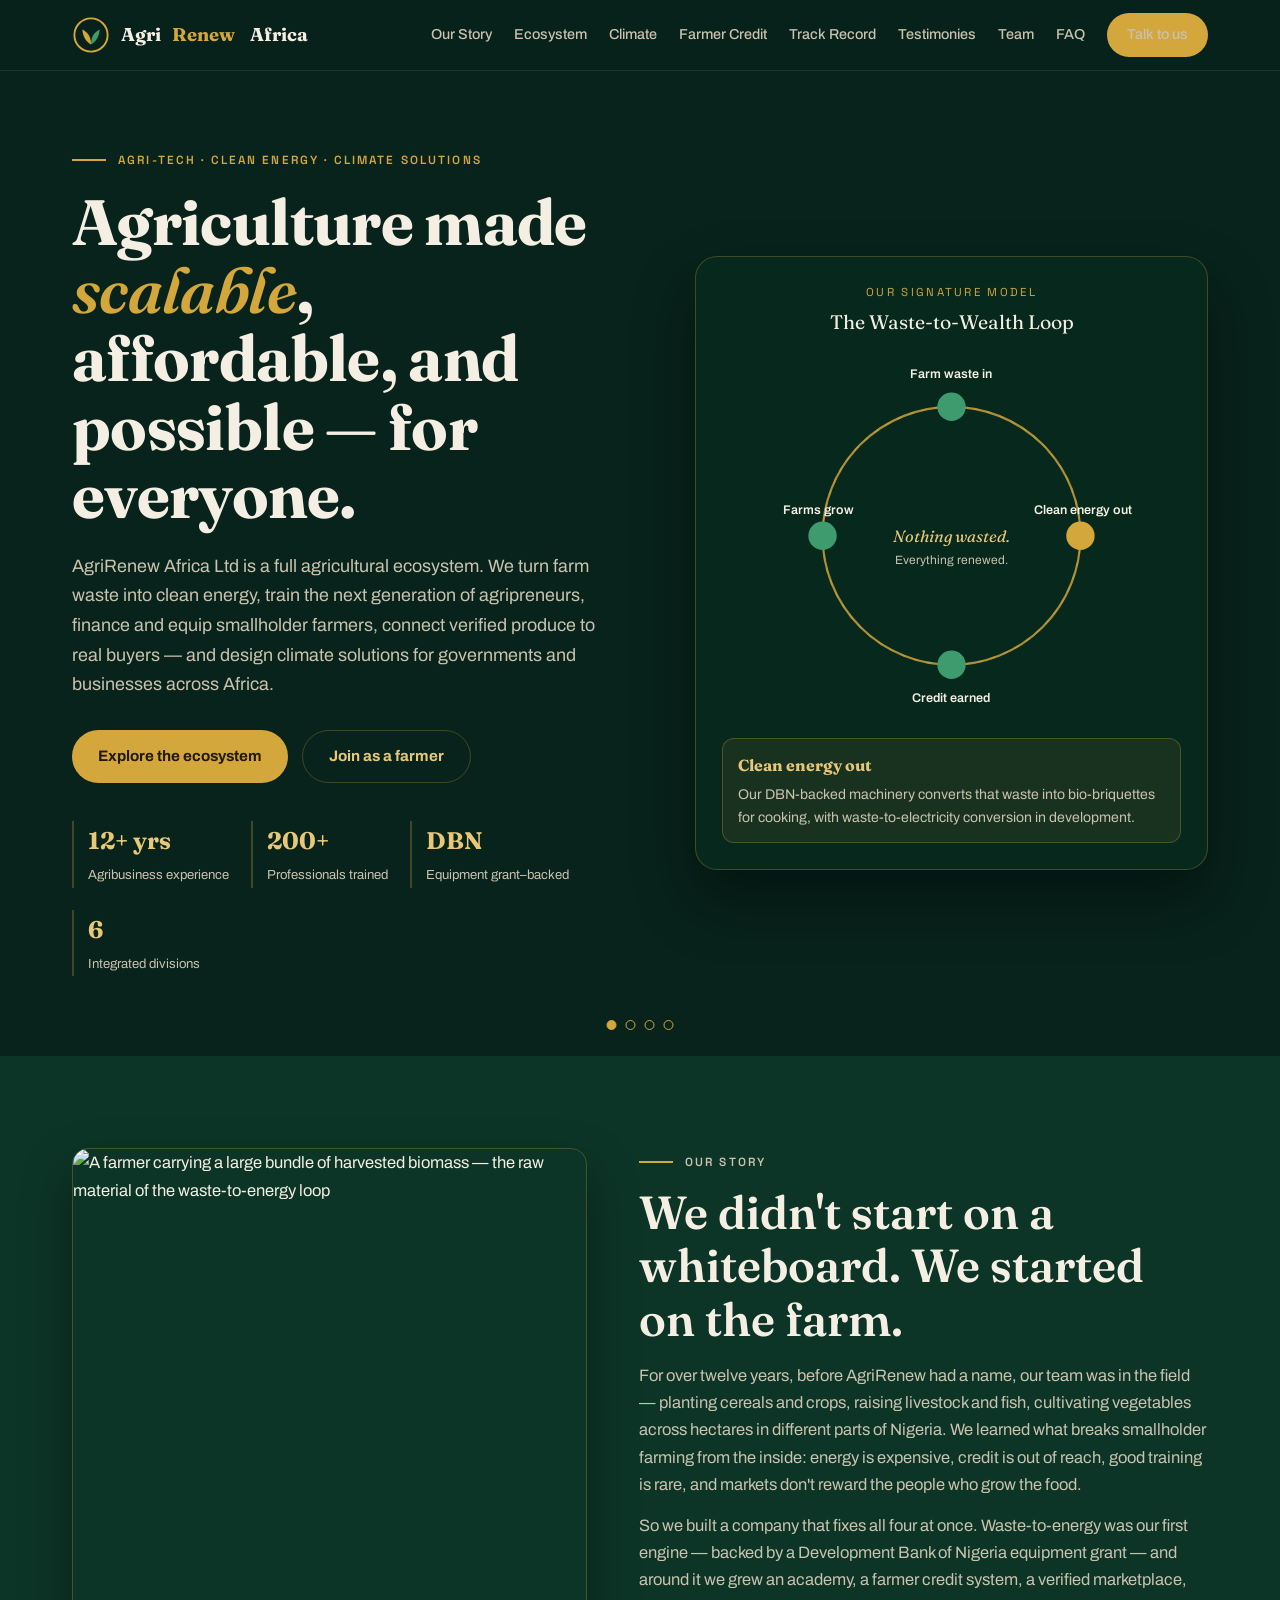
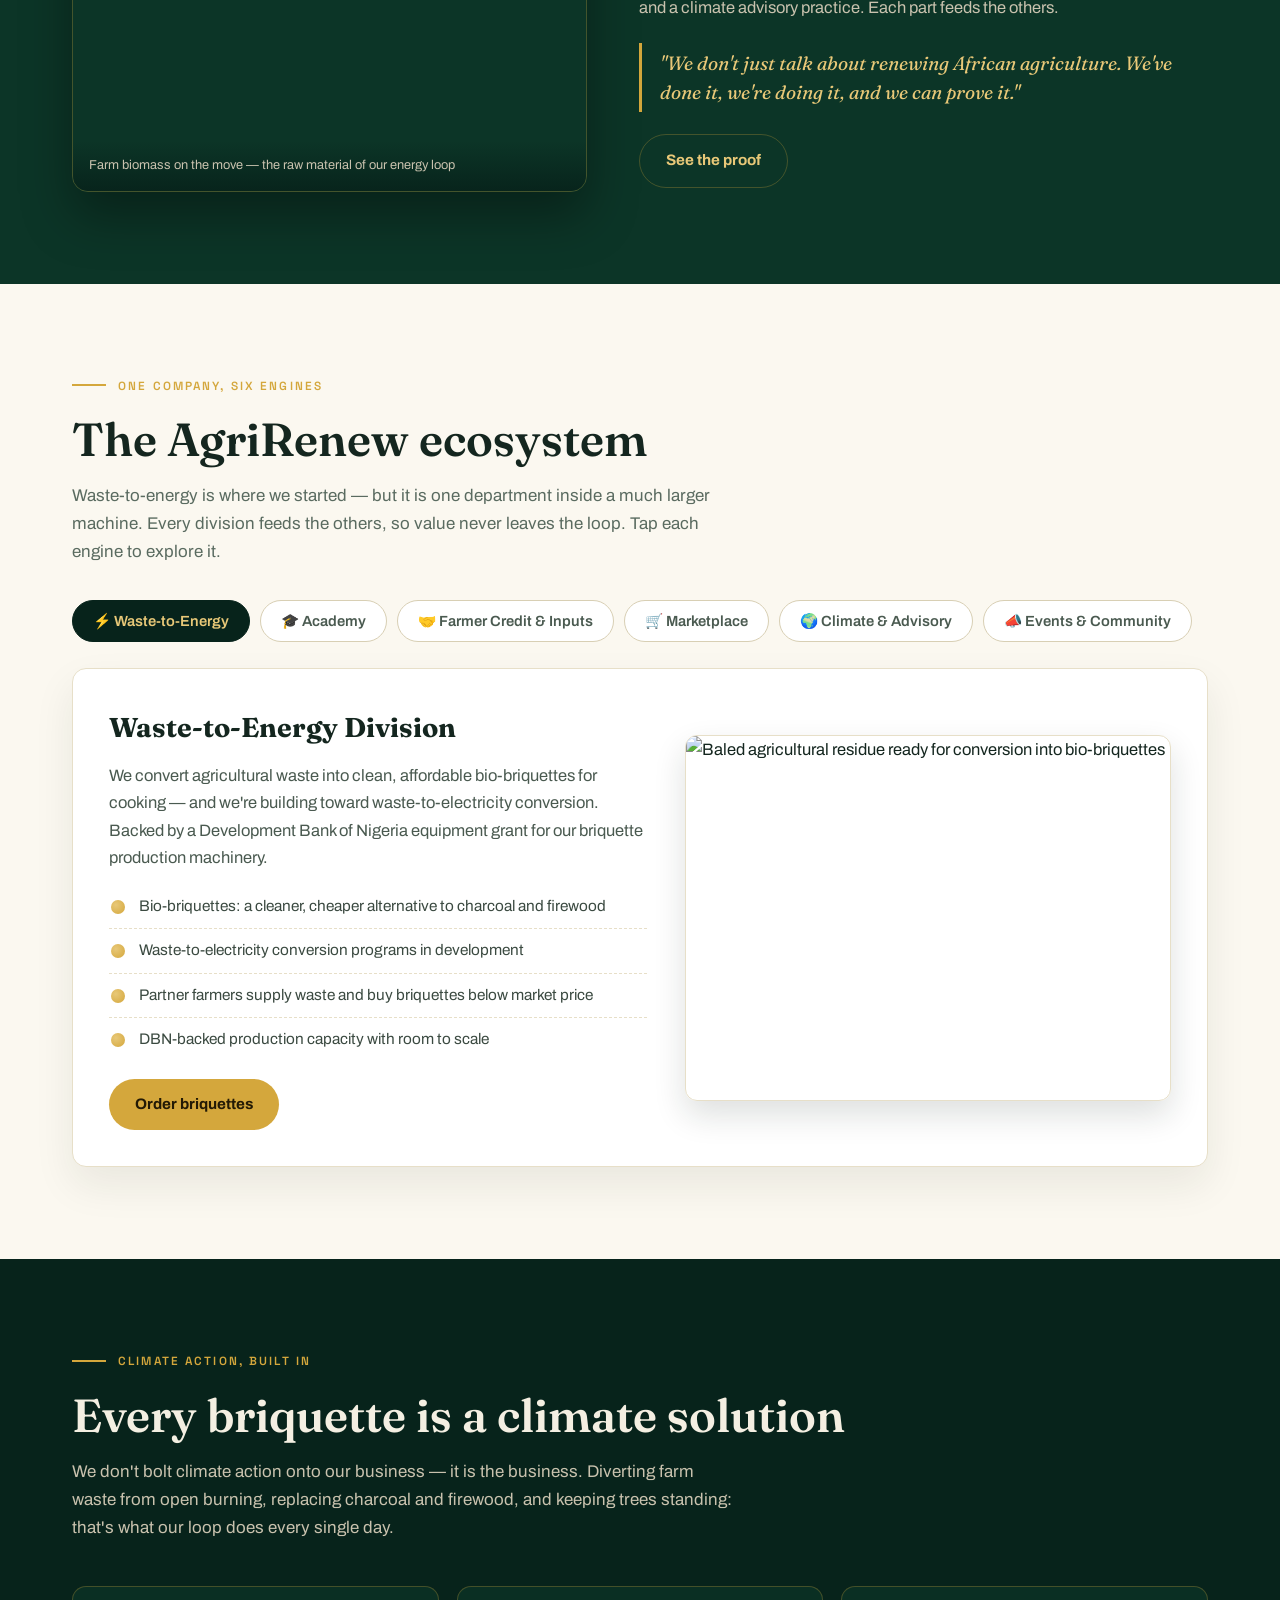
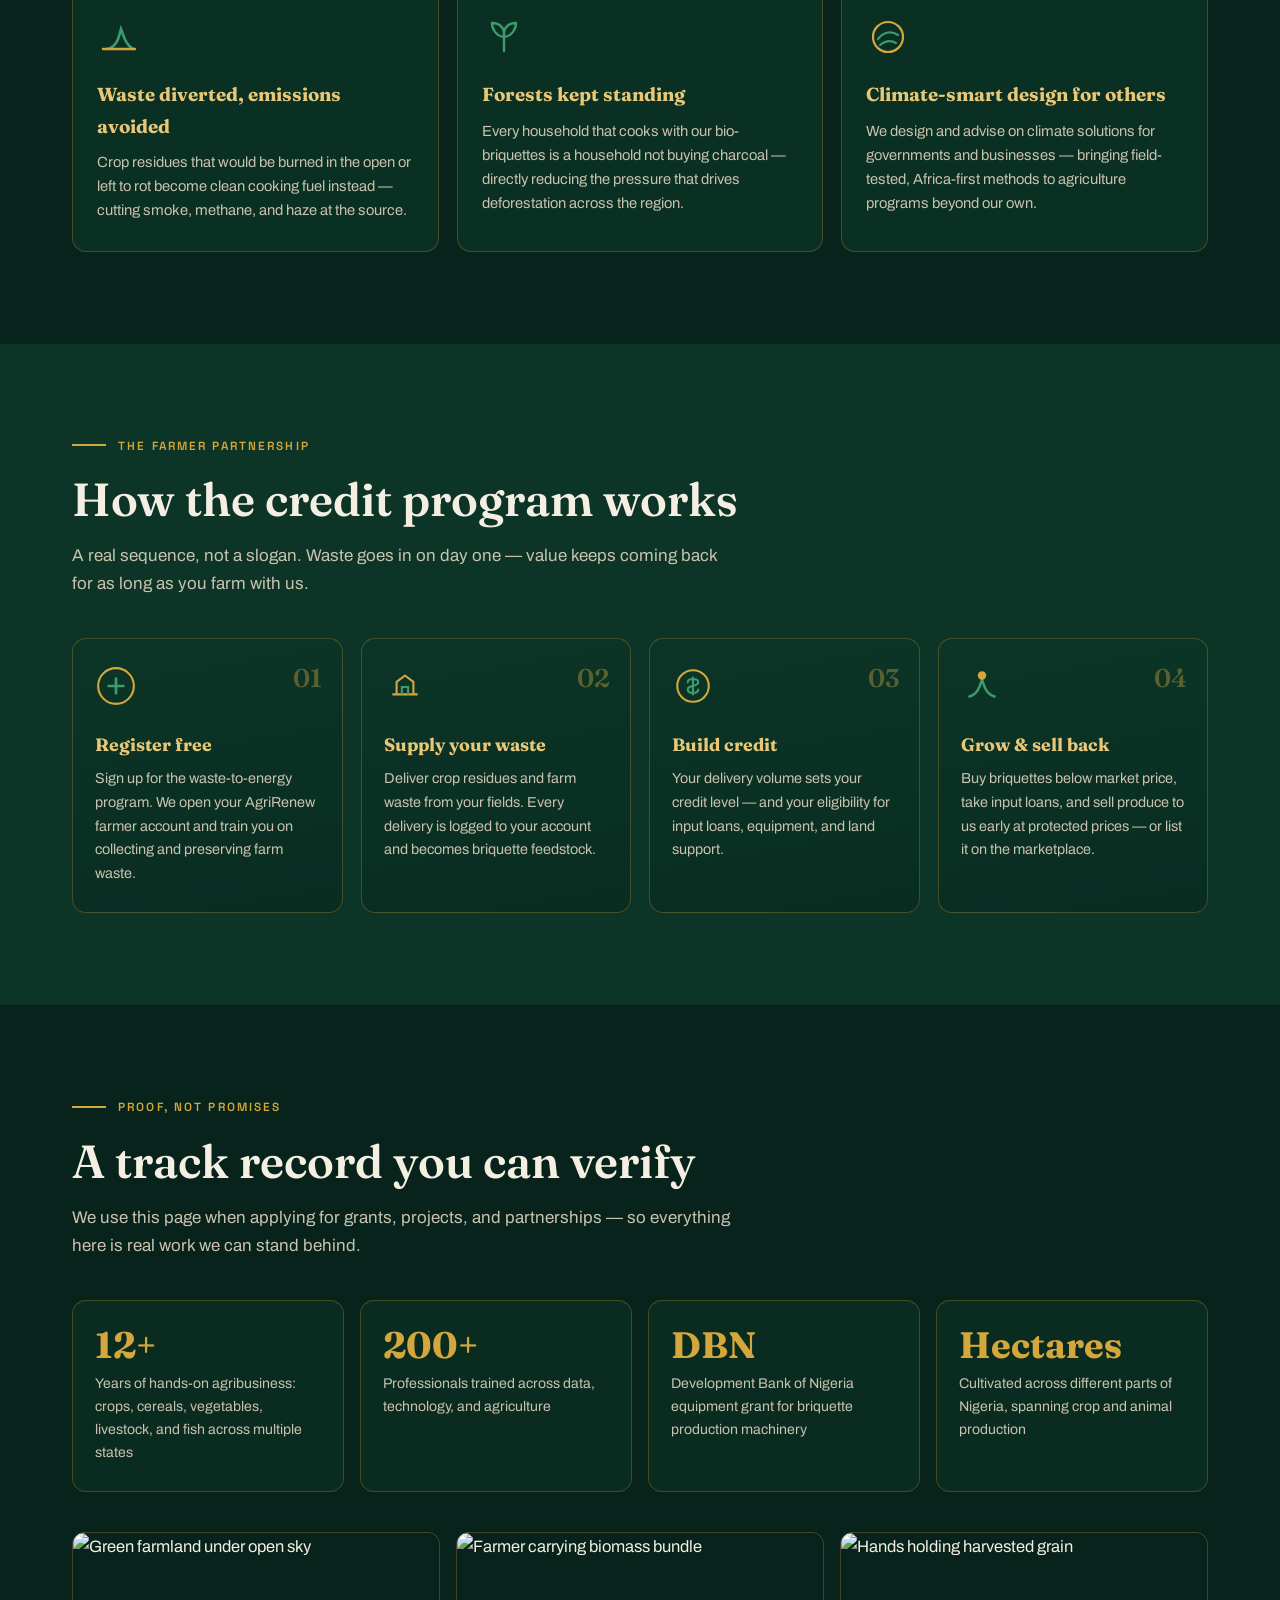
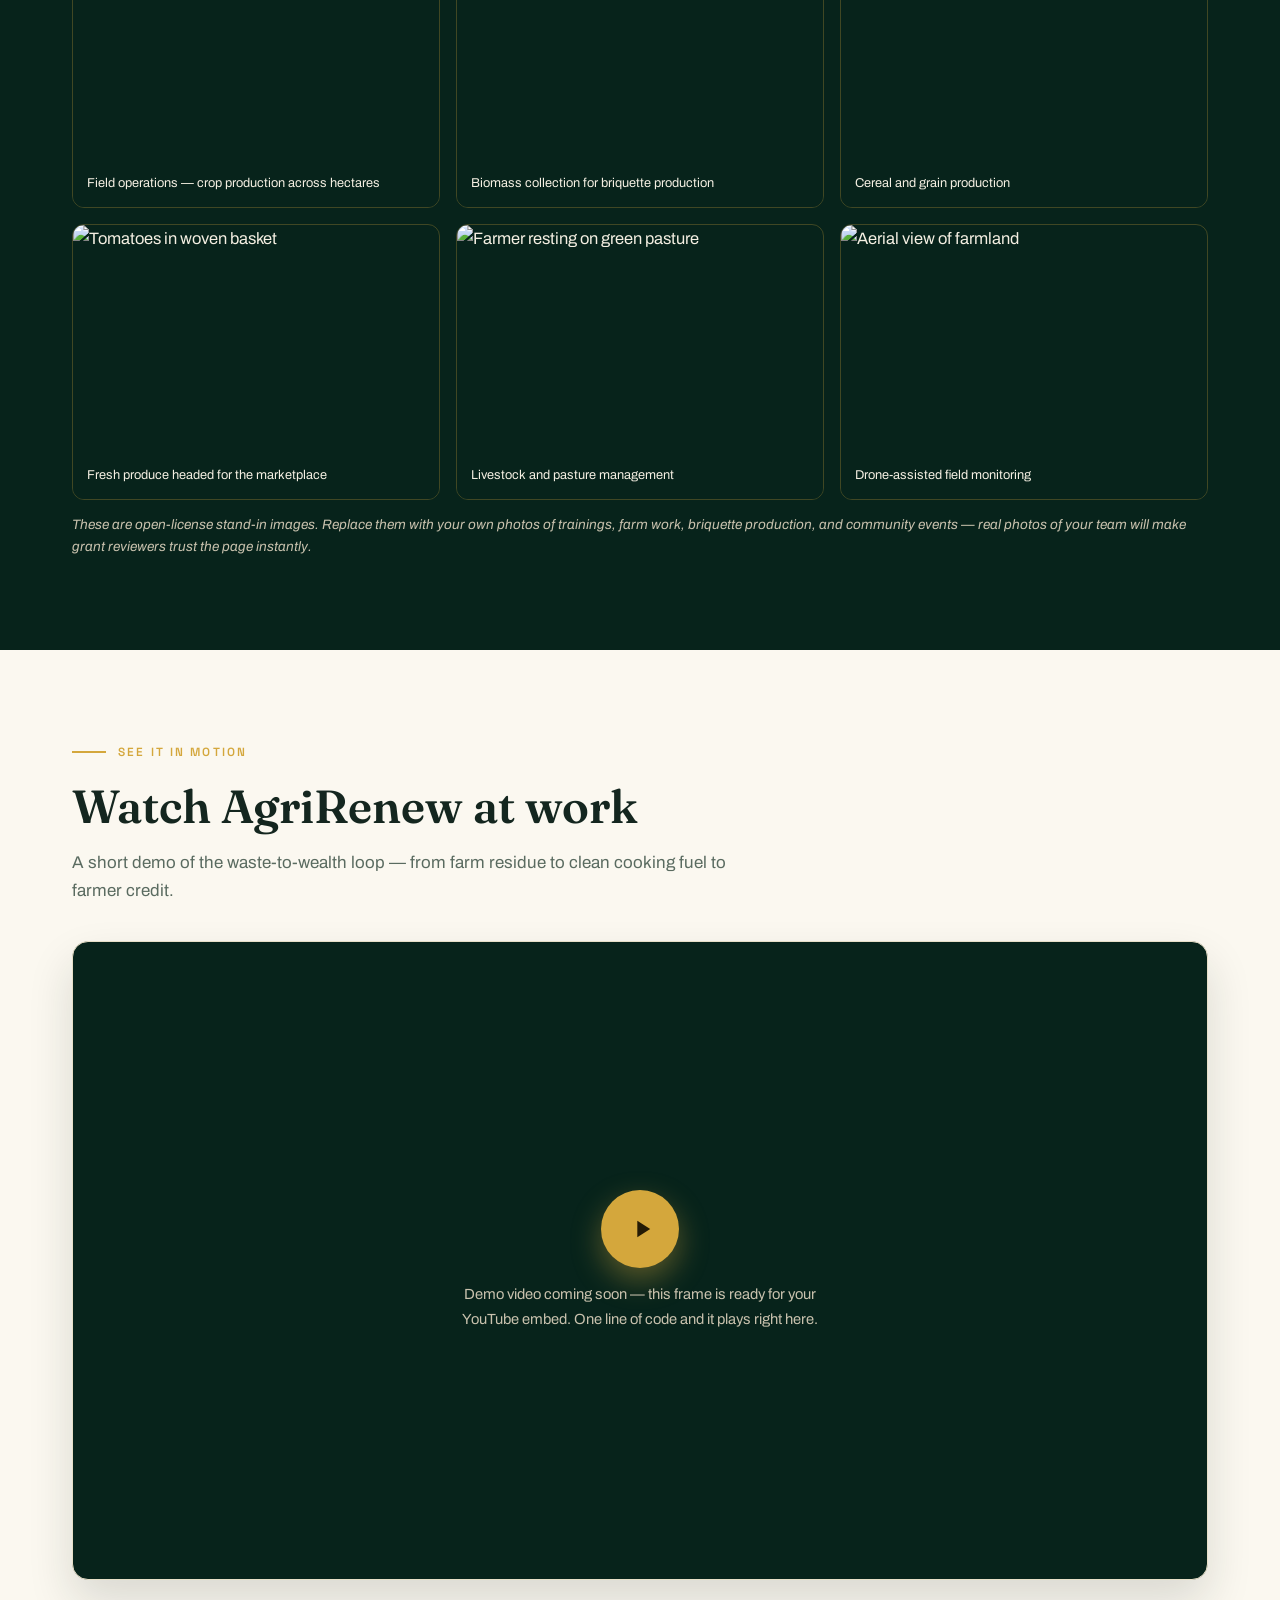
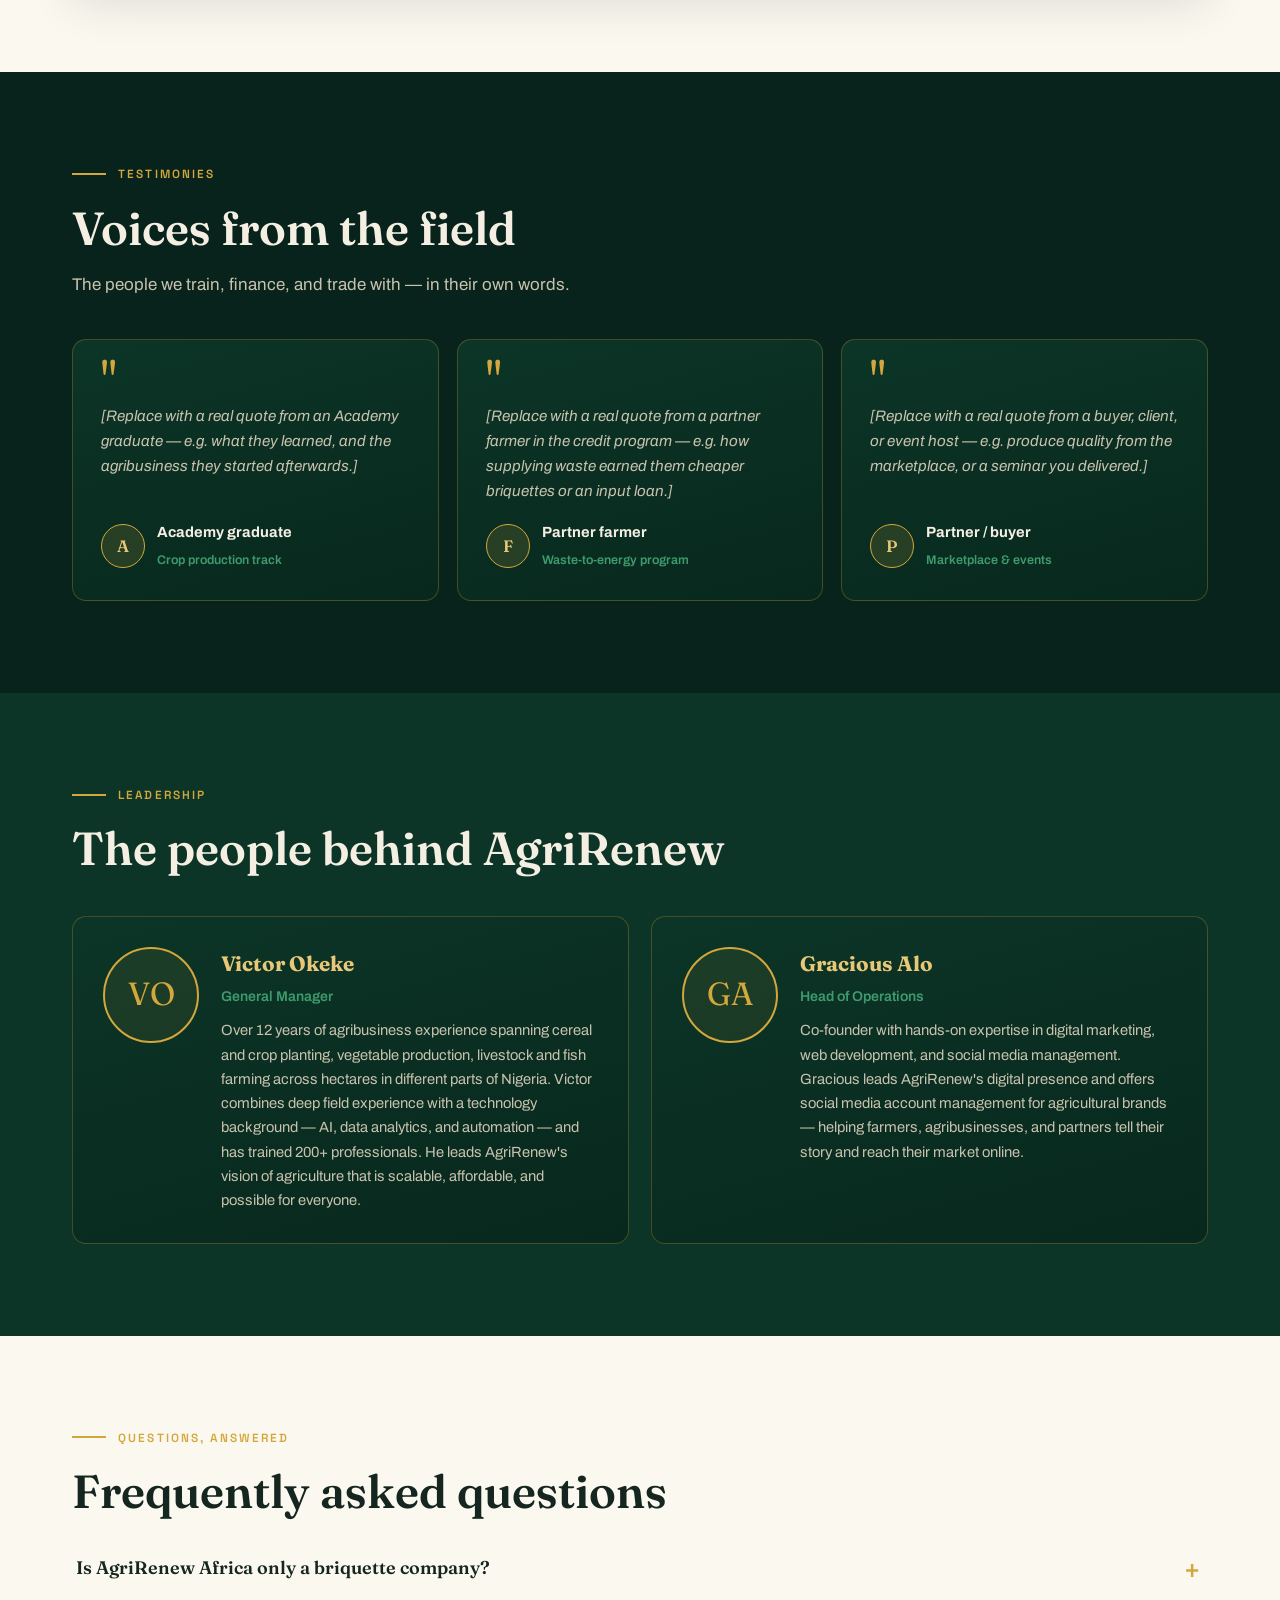
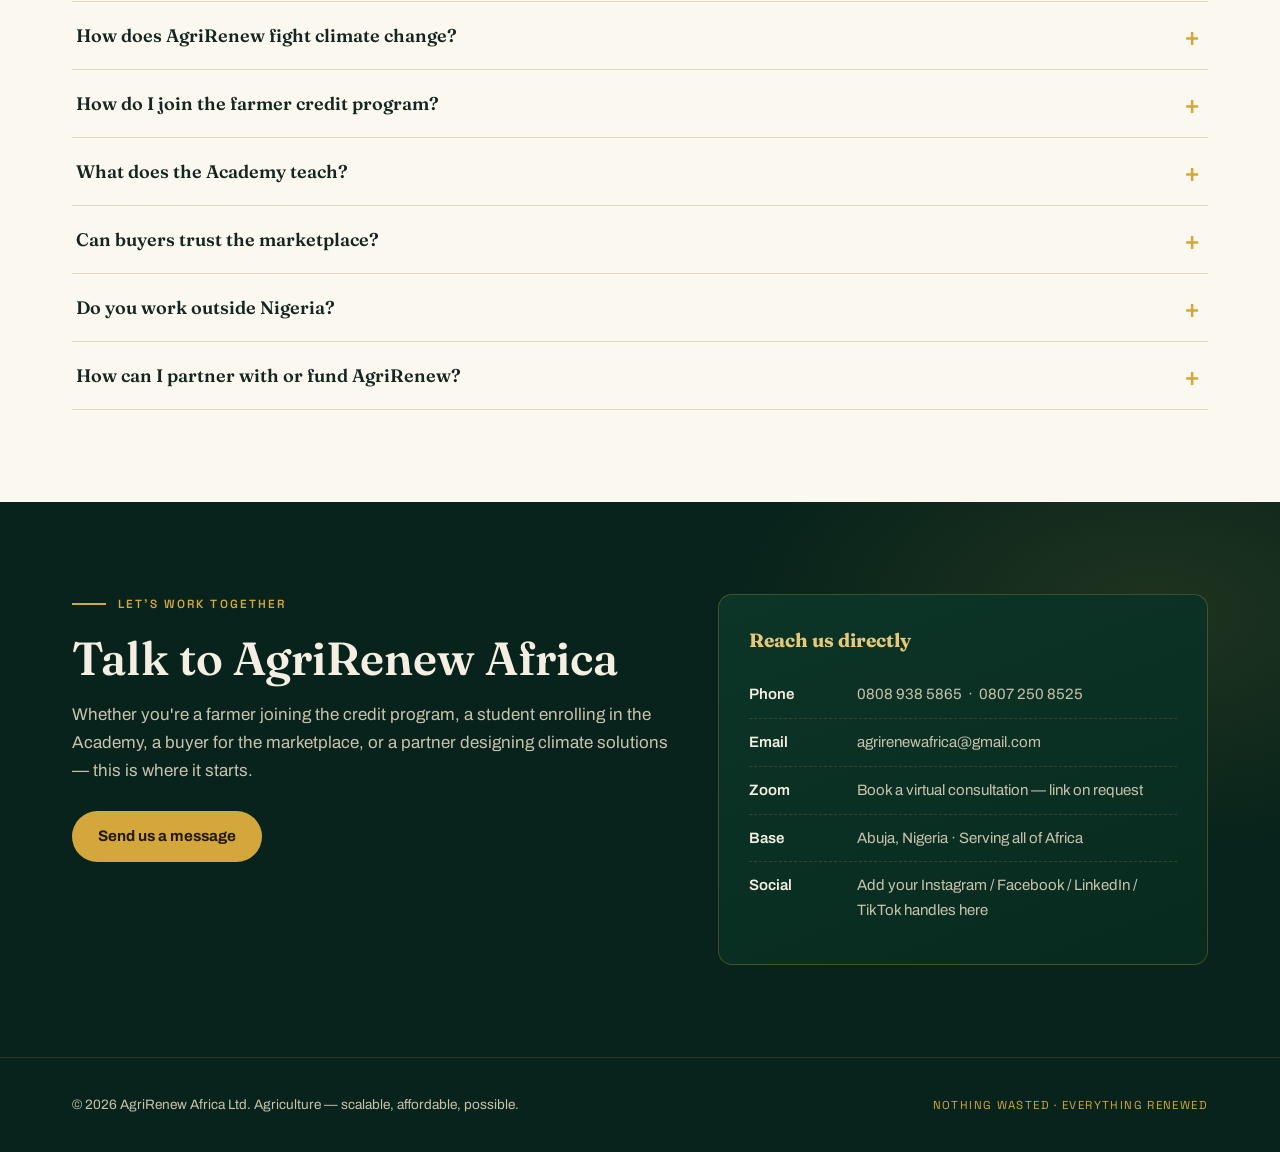
==== commit 04390a30: "Modify team member roles and contact information Updated team member details and contact email." ====
--- a/index.html
+++ b/index.html
@@ -40,7 +40,7 @@
 .btn:hover{transform:translateY(-2px);box-shadow:0 10px 26px rgba(212,167,60,.32)}
 .btn.ghost{background:transparent;color:var(--gold-soft);border:1.5px solid var(--line)}
 .btn.ghost:hover{border-color:var(--gold);box-shadow:none}
-
+ 
 /* ---------- Nav ---------- */
 header{position:fixed;top:0;left:0;right:0;z-index:60;background:rgba(7,35,27,.88);backdrop-filter:blur(14px);border-bottom:1px solid rgba(212,167,60,.14)}
 .nav{display:flex;align-items:center;justify-content:space-between;height:70px}
@@ -52,7 +52,7 @@
 .navlinks a:hover,.navlinks a:focus-visible{color:var(--gold-soft)}
 .burger{display:none;background:none;border:none;cursor:pointer;padding:8px}
 .burger span{display:block;width:24px;height:2px;background:var(--gold);margin:5px 0;transition:.25s}
-
+ 
 /* ---------- Hero with rolling photos ---------- */
 .hero{position:relative;min-height:100svh;display:flex;align-items:center;padding:150px 0 80px;overflow:hidden;isolation:isolate}
 .hero-slides{position:absolute;inset:0;z-index:-2}
@@ -71,7 +71,7 @@
 .hero-dots{position:absolute;bottom:26px;left:50%;transform:translateX(-50%);display:flex;gap:9px}
 .hero-dots button{width:10px;height:10px;border-radius:50%;border:1px solid var(--gold);background:transparent;cursor:pointer;padding:0}
 .hero-dots button.on{background:var(--gold)}
-
+ 
 /* the signature loop */
 .loop-card{background:rgba(8,42,31,.82);backdrop-filter:blur(6px);border:1px solid var(--line);border-radius:22px;padding:26px;box-shadow:0 30px 60px rgba(0,0,0,.4)}
 .loop-title{text-align:center;color:var(--gold);font-family:'Space Grotesk',sans-serif;font-size:.72rem;letter-spacing:.2em;text-transform:uppercase;margin-bottom:4px}
@@ -84,7 +84,7 @@
 .loop-readout{margin-top:8px;background:rgba(212,167,60,.09);border:1px solid var(--line);border-radius:12px;padding:13px 15px;min-height:88px}
 .loop-readout b{color:var(--gold-soft);font-family:'Fraunces',serif;font-size:1rem;display:block;margin-bottom:4px}
 .loop-readout p{font-size:.88rem;color:var(--cream-dim)}
-
+ 
 /* ---------- Story / About ---------- */
 .story{background:var(--forest)}
 .story .wrap{display:grid;grid-template-columns:.95fr 1.05fr;gap:52px;align-items:center}
@@ -93,7 +93,7 @@
 .story-img figcaption{position:absolute;left:0;right:0;bottom:0;padding:14px 16px;font-size:.8rem;background:linear-gradient(transparent,rgba(7,35,27,.94));color:var(--cream-dim)}
 .story p{color:var(--cream-dim);margin-bottom:14px}
 .story blockquote{border-left:3px solid var(--gold);padding:6px 0 6px 18px;margin:22px 0;font-family:'Fraunces',serif;font-size:1.2rem;font-style:italic;color:var(--gold-soft);line-height:1.5}
-
+ 
 /* ---------- Ecosystem tabs ---------- */
 .eco{background:var(--paper);color:var(--paper-ink)}
 .eco .lede{color:#5A6B60}
@@ -113,7 +113,7 @@
 .eco-photo{border-radius:12px;overflow:hidden;border:1px solid #E7DFC8;box-shadow:0 14px 32px rgba(20,38,31,.14)}
 .eco-photo img{aspect-ratio:4/3;object-fit:cover;width:100%}
 .eco-cta{margin-top:18px}
-
+ 
 /* ---------- Climate ---------- */
 .climate{position:relative;overflow:hidden;isolation:isolate}
 .climate-bg{position:absolute;inset:0;z-index:-2;background-size:cover;background-position:center}
@@ -123,7 +123,7 @@
 .cl-card h3{color:var(--gold-soft);font-size:1.18rem;margin:12px 0 8px}
 .cl-card p{font-size:.92rem;color:var(--cream-dim)}
 .cl-card .ic{width:44px;height:44px}
-
+ 
 /* ---------- Steps ---------- */
 .steps{counter-reset:step;background:var(--forest)}
 .steps-grid{display:grid;grid-template-columns:repeat(4,1fr);gap:18px;margin-top:40px}
@@ -132,7 +132,7 @@
 .step h3{font-size:1.12rem;margin:14px 0 8px;color:var(--gold-soft)}
 .step p{font-size:.9rem;color:var(--cream-dim)}
 .step .ic{width:42px;height:42px}
-
+ 
 /* ---------- Track record ---------- */
 .proof-grid{display:grid;grid-template-columns:repeat(4,1fr);gap:16px;margin:40px 0}
 .stat{border:1px solid var(--line);border-radius:var(--radius);padding:26px 22px;background:rgba(12,53,39,.5)}
@@ -144,7 +144,7 @@
 .shot:hover img{transform:scale(1.05)}
 .shot figcaption{position:absolute;left:0;right:0;bottom:0;padding:12px 14px;font-size:.8rem;background:linear-gradient(transparent,rgba(7,35,27,.94));color:var(--cream)}
 .gallery-note{margin-top:14px;font-size:.85rem;color:var(--cream-dim);font-style:italic}
-
+ 
 /* ---------- Video ---------- */
 .video{background:var(--paper);color:var(--paper-ink)}
 .video .lede{color:#5A6B60}
@@ -153,7 +153,7 @@
 .play-badge{width:78px;height:78px;border-radius:50%;background:var(--gold);display:flex;align-items:center;justify-content:center;box-shadow:0 12px 30px rgba(212,167,60,.4)}
 .play-badge svg{width:28px;height:28px;margin-left:4px}
 .video-frame p{color:var(--cream-dim);font-size:.92rem;max-width:420px;text-align:center;padding:0 20px}
-
+ 
 /* ---------- Testimonials ---------- */
 .testis{position:relative}
 .testi-track{display:grid;grid-template-columns:repeat(3,1fr);gap:18px;margin-top:40px}
@@ -164,7 +164,7 @@
 .testi .who .init{width:44px;height:44px;border-radius:50%;background:rgba(212,167,60,.14);border:1.5px solid var(--gold);display:flex;align-items:center;justify-content:center;font-family:'Fraunces',serif;color:var(--gold-soft);font-weight:600}
 .testi .who b{display:block;font-size:.92rem;color:var(--cream)}
 .testi .who span{font-size:.78rem;color:var(--leaf);font-weight:600}
-
+ 
 /* ---------- Team ---------- */
 .team{background:var(--forest)}
 .team-grid{display:grid;grid-template-columns:1fr 1fr;gap:22px;margin-top:40px}
@@ -173,7 +173,7 @@
 .person h3{font-size:1.3rem;color:var(--gold-soft)}
 .person .role{color:var(--leaf);font-weight:600;font-size:.88rem;margin:4px 0 10px}
 .person p{font-size:.92rem;color:var(--cream-dim)}
-
+ 
 /* ---------- FAQ ---------- */
 .faq{background:var(--paper);color:var(--paper-ink)}
 .faq-item{border-bottom:1px solid #E0D7BE}
@@ -182,7 +182,7 @@
 .faq-item.open .faq-q::after{transform:translateY(-50%) rotate(45deg)}
 .faq-a{max-height:0;overflow:hidden;transition:max-height .3s ease}
 .faq-a p{padding:0 4px 22px;color:#4A5A50;max-width:780px}
-
+ 
 /* ---------- Contact / footer ---------- */
 .contact{position:relative;overflow:hidden}
 .contact::before{content:"";position:absolute;inset:0;background:radial-gradient(700px 400px at 90% 20%,rgba(212,167,60,.12),transparent 60%)}
@@ -194,12 +194,12 @@
 .contact-line b{color:var(--cream);min-width:96px;font-weight:600}
 footer{border-top:1px solid rgba(212,167,60,.16);padding:36px 0;font-size:.85rem;color:var(--cream-dim)}
 footer .wrap{display:flex;justify-content:space-between;gap:20px;flex-wrap:wrap;align-items:center}
-
+ 
 /* reveal on scroll */
 .rv{opacity:0;transform:translateY(22px);transition:opacity .6s ease,transform .6s ease}
 .rv.in{opacity:1;transform:none}
 @media (prefers-reduced-motion:reduce){.rv{opacity:1;transform:none;transition:none}html{scroll-behavior:auto}.hero-slides .slide{transition:opacity .3s}}
-
+ 
 /* ---------- Responsive ---------- */
 @media (max-width:960px){
   .hero .wrap,.eco-panel,.contact-grid,.team-grid,.story .wrap{grid-template-columns:1fr}
@@ -219,7 +219,7 @@
 </style>
 </head>
 <body>
-
+ 
 <header>
   <div class="wrap nav">
     <a class="logo" href="#top" aria-label="AgriRenew Africa home">
@@ -246,7 +246,7 @@
     </button>
   </div>
 </header>
-
+ 
 <!-- ================= HERO with rolling photos ================= -->
 <section class="hero" id="top">
   <div class="hero-slides" aria-hidden="true">
@@ -312,7 +312,7 @@
   </div>
   <div class="hero-dots" id="heroDots" aria-label="Hero image selector"></div>
 </section>
-
+ 
 <!-- ================= STORY ================= -->
 <section class="story" id="story">
   <div class="wrap">
@@ -330,14 +330,14 @@
     </div>
   </div>
 </section>
-
+ 
 <!-- ================= ECOSYSTEM ================= -->
 <section class="eco" id="ecosystem">
   <div class="wrap">
     <p class="eyebrow">One company, six engines</p>
     <h2>The AgriRenew ecosystem</h2>
     <p class="lede">Waste-to-energy is where we started — but it is one department inside a much larger machine. Every division feeds the others, so value never leaves the loop. Tap each engine to explore it.</p>
-
+ 
     <div class="eco-tabs" role="tablist" aria-label="Ecosystem divisions">
       <button class="eco-tab active" data-tab="0" role="tab" aria-selected="true">⚡ Waste-to-Energy</button>
       <button class="eco-tab" data-tab="1" role="tab" aria-selected="false">🎓 Academy</button>
@@ -346,7 +346,7 @@
       <button class="eco-tab" data-tab="4" role="tab" aria-selected="false">🌍 Climate &amp; Advisory</button>
       <button class="eco-tab" data-tab="5" role="tab" aria-selected="false">📣 Events &amp; Community</button>
     </div>
-
+ 
     <div class="eco-panel active" role="tabpanel">
       <div>
         <h3>Waste-to-Energy Division</h3>
@@ -361,7 +361,7 @@
       </div>
       <figure class="eco-photo"><img src="https://images.unsplash.com/flagged/photo-1605816140734-df2c839f0b75?q=70&w=1000&auto=format&fit=crop" alt="Baled agricultural residue ready for conversion into bio-briquettes" loading="lazy"></figure>
     </div>
-
+ 
     <div class="eco-panel" role="tabpanel">
       <div>
         <h3>AgriRenew Academy</h3>
@@ -377,7 +377,7 @@
       </div>
       <figure class="eco-photo"><img src="https://images.unsplash.com/photo-1741874299706-2b8e16839aaa?q=70&w=1000&auto=format&fit=crop" alt="A farmer tending crops in a green field — hands-on training is the heart of the Academy" loading="lazy"></figure>
     </div>
-
+ 
     <div class="eco-panel" role="tabpanel">
       <div>
         <h3>Farmer Credit &amp; Inputs Program</h3>
@@ -393,7 +393,7 @@
       </div>
       <figure class="eco-photo"><img src="https://images.unsplash.com/photo-1740741706386-0a211c4a87df?q=70&w=1000&auto=format&fit=crop" alt="A woman farmer in the field — every registered farmer holds an AgriRenew credit account" loading="lazy"></figure>
     </div>
-
+ 
     <div class="eco-panel" role="tabpanel">
       <div>
         <h3>AgriRenew Marketplace</h3>
@@ -408,7 +408,7 @@
       </div>
       <figure class="eco-photo"><img src="https://images.unsplash.com/photo-1627989147125-a004d05946d3?q=70&w=1000&auto=format&fit=crop" alt="Fresh vegetables in a woven basket — verified produce moving from farm to buyer" loading="lazy"></figure>
     </div>
-
+ 
     <div class="eco-panel" role="tabpanel">
       <div>
         <h3>Climate &amp; Advisory</h3>
@@ -423,7 +423,7 @@
       </div>
       <figure class="eco-photo"><img src="https://images.unsplash.com/photo-1509110646989-7ca4308edb3e?q=70&w=1000&auto=format&fit=crop" alt="Aerial view of green farmland — drone and AI monitoring in action" loading="lazy"></figure>
     </div>
-
+ 
     <div class="eco-panel" role="tabpanel">
       <div>
         <h3>Events &amp; Community</h3>
@@ -440,7 +440,7 @@
     </div>
   </div>
 </section>
-
+ 
 <!-- ================= CLIMATE ================= -->
 <section class="climate" id="climate">
   <div class="climate-bg" style="background-image:url('https://images.unsplash.com/photo-1618265317491-8b7b2324320e?q=70&w=1800&auto=format&fit=crop')" aria-hidden="true"></div>
@@ -467,7 +467,7 @@
     </div>
   </div>
 </section>
-
+ 
 <!-- ================= FARMER CREDIT STEPS ================= -->
 <section class="steps" id="credit">
   <div class="wrap">
@@ -498,7 +498,7 @@
     </div>
   </div>
 </section>
-
+ 
 <!-- ================= TRACK RECORD ================= -->
 <section id="impact">
   <div class="wrap">
@@ -523,7 +523,7 @@
     <p class="gallery-note">These are open-license stand-in images. Replace them with your own photos of trainings, farm work, briquette production, and community events — real photos of your team will make grant reviewers trust the page instantly.</p>
   </div>
 </section>
-
+ 
 <!-- ================= VIDEO ================= -->
 <section class="video" id="watch">
   <div class="wrap">
@@ -538,7 +538,7 @@
     </div>
   </div>
 </section>
-
+ 
 <!-- ================= TESTIMONIES ================= -->
 <section class="testis" id="voices">
   <div class="wrap">
@@ -566,7 +566,7 @@
     </div>
   </div>
 </section>
-
+ 
 <!-- ================= TEAM ================= -->
 <section class="team" id="team">
   <div class="wrap">
@@ -576,23 +576,23 @@
       <div class="person rv">
         <div class="avatar">VO</div>
         <div>
-          <h3>Victor Ogonna Okeke</h3>
-          <p class="role">Founder &amp; CEO</p>
+          <h3>Victor Okeke</h3>
+          <p class="role">General Manager</p>
           <p>Over 12 years of agribusiness experience spanning cereal and crop planting, vegetable production, livestock and fish farming across hectares in different parts of Nigeria. Victor combines deep field experience with a technology background — AI, data analytics, and automation — and has trained 200+ professionals. He leads AgriRenew's vision of agriculture that is scalable, affordable, and possible for everyone.</p>
         </div>
       </div>
       <div class="person rv">
         <div class="avatar">GA</div>
         <div>
-          <h3>Gracious Aloha</h3>
-          <p class="role">Co-Founder · Digital &amp; Marketing Lead</p>
+          <h3>Gracious Alo</h3>
+          <p class="role">Head of Operations</p>
           <p>Co-founder with hands-on expertise in digital marketing, web development, and social media management. Gracious leads AgriRenew's digital presence and offers social media account management for agricultural brands — helping farmers, agribusinesses, and partners tell their story and reach their market online.</p>
         </div>
       </div>
     </div>
   </div>
 </section>
-
+ 
 <!-- ================= FAQ ================= -->
 <section class="faq" id="faq">
   <div class="wrap">
@@ -630,7 +630,7 @@
     </div>
   </div>
 </section>
-
+ 
 <!-- ================= CONTACT ================= -->
 <section class="contact" id="contact">
   <div class="wrap contact-grid">
@@ -638,32 +638,32 @@
       <p class="eyebrow">Let's work together</p>
       <h2>Talk to AgriRenew Africa</h2>
       <p class="lede" style="margin-bottom:26px">Whether you're a farmer joining the credit program, a student enrolling in the Academy, a buyer for the marketplace, or a partner designing climate solutions — this is where it starts.</p>
-      <a class="btn" href="mailto:hello@agrirenewafrica.com">Send us a message</a>
+      <a class="btn" href="mailto:agrirenewafrica@gmail.com">Send us a message</a>
     </div>
     <div class="contact-card rv">
       <h3>Reach us directly</h3>
-      <div class="contact-line"><b>Phone</b><span>+234 XXX XXX XXXX <em style="color:#8a8f7f">(add your number)</em></span></div>
-      <div class="contact-line"><b>Email</b><span>hello@agrirenewafrica.com <em style="color:#8a8f7f">(update to your address)</em></span></div>
+      <div class="contact-line"><b>Phone</b><span>0808 938 5865 &nbsp;·&nbsp; 0807 250 8525</span></div>
+      <div class="contact-line"><b>Email</b><span>agrirenewafrica@gmail.com</span></div>
       <div class="contact-line"><b>Zoom</b><span>Book a virtual consultation — link on request</span></div>
       <div class="contact-line"><b>Base</b><span>Abuja, Nigeria · Serving all of Africa</span></div>
       <div class="contact-line"><b>Social</b><span>Add your Instagram / Facebook / LinkedIn / TikTok handles here</span></div>
     </div>
   </div>
 </section>
-
+ 
 <footer>
   <div class="wrap">
     <span>© 2026 AgriRenew Africa Ltd. Agriculture — scalable, affordable, possible.</span>
     <span class="mono" style="color:#D4A73C">Nothing wasted · Everything renewed</span>
   </div>
 </footer>
-
+ 
 <script>
 // Mobile nav
 const burger=document.getElementById('burger'),navlinks=document.getElementById('navlinks');
 burger.addEventListener('click',()=>{const open=navlinks.classList.toggle('open');burger.setAttribute('aria-expanded',open)});
 navlinks.querySelectorAll('a').forEach(a=>a.addEventListener('click',()=>navlinks.classList.remove('open')));
-
+ 
 // Hero rolling slideshow
 const slides=[...document.querySelectorAll('.hero-slides .slide')];
 const dotsWrap=document.getElementById('heroDots');
@@ -683,7 +683,7 @@
 function nextSlide(){goSlide((cur+1)%slides.length)}
 function restartHero(){clearInterval(heroTimer);heroTimer=setInterval(nextSlide,5200)}
 restartHero();
-
+ 
 // Ecosystem tabs
 const tabs=[...document.querySelectorAll('.eco-tab')],panels=[...document.querySelectorAll('.eco-panel')];
 tabs.forEach(t=>t.addEventListener('click',()=>{
@@ -692,7 +692,7 @@
   t.classList.add('active');t.setAttribute('aria-selected','true');
   panels[+t.dataset.tab].classList.add('active');
 }));
-
+ 
 // Waste-to-wealth loop
 const loopData=[
  {t:'Farm waste in',d:'Registered farmers supply crop residues and farm waste from their fields — waste that would otherwise be burned or dumped.'},
@@ -712,14 +712,14 @@
 });
 let loopIdx=0;const loopTimer=setInterval(()=>{loopIdx=(loopIdx+1)%4;setLoop(loopIdx)},4200);
 nodes.forEach(n=>n.addEventListener('click',()=>clearInterval(loopTimer)));
-
+ 
 // FAQ accordion
 document.querySelectorAll('.faq-q').forEach(q=>q.addEventListener('click',()=>{
   const item=q.parentElement,a=item.querySelector('.faq-a'),open=item.classList.toggle('open');
   q.setAttribute('aria-expanded',open);
   a.style.maxHeight=open?a.scrollHeight+'px':'0';
 }));
-
+ 
 // Scroll reveal
 const io=new IntersectionObserver(es=>es.forEach(e=>{if(e.isIntersecting){e.target.classList.add('in');io.unobserve(e.target)}}),{threshold:.12});
 document.querySelectorAll('.rv').forEach(el=>io.observe(el));
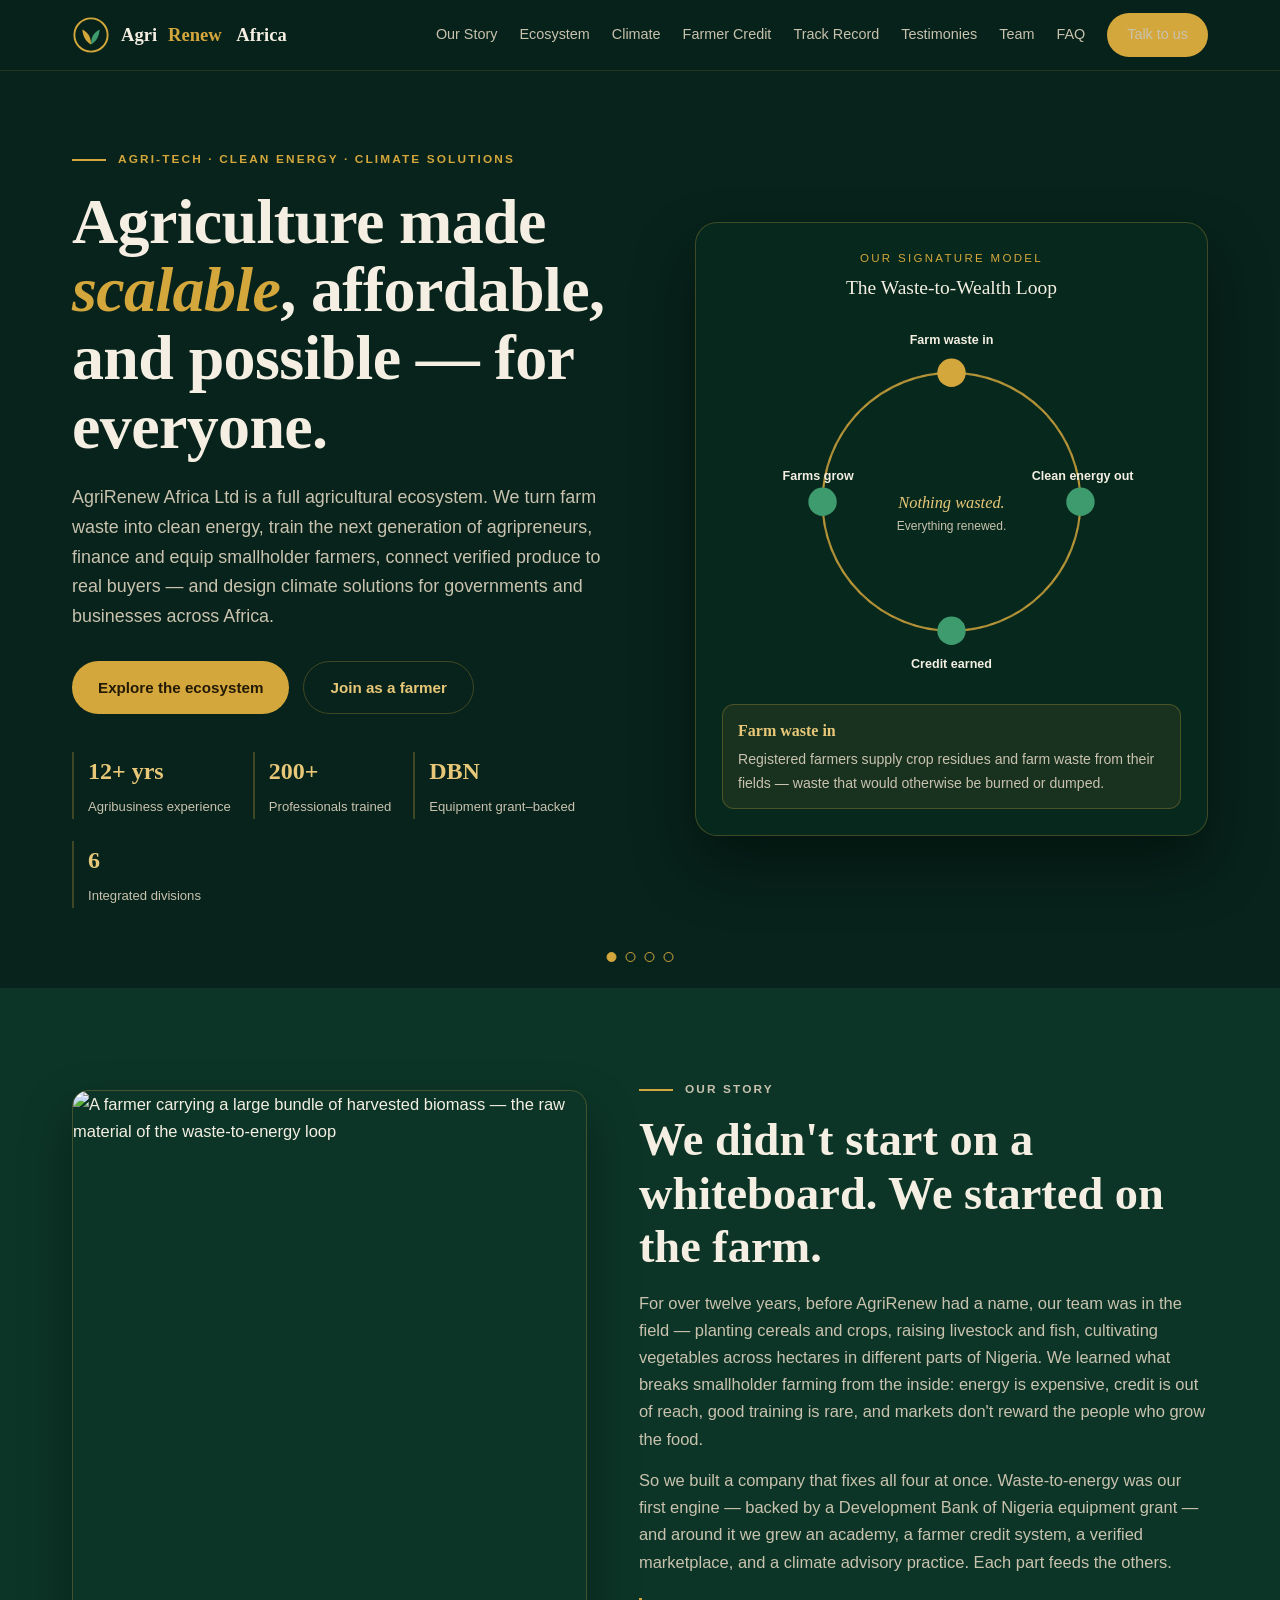
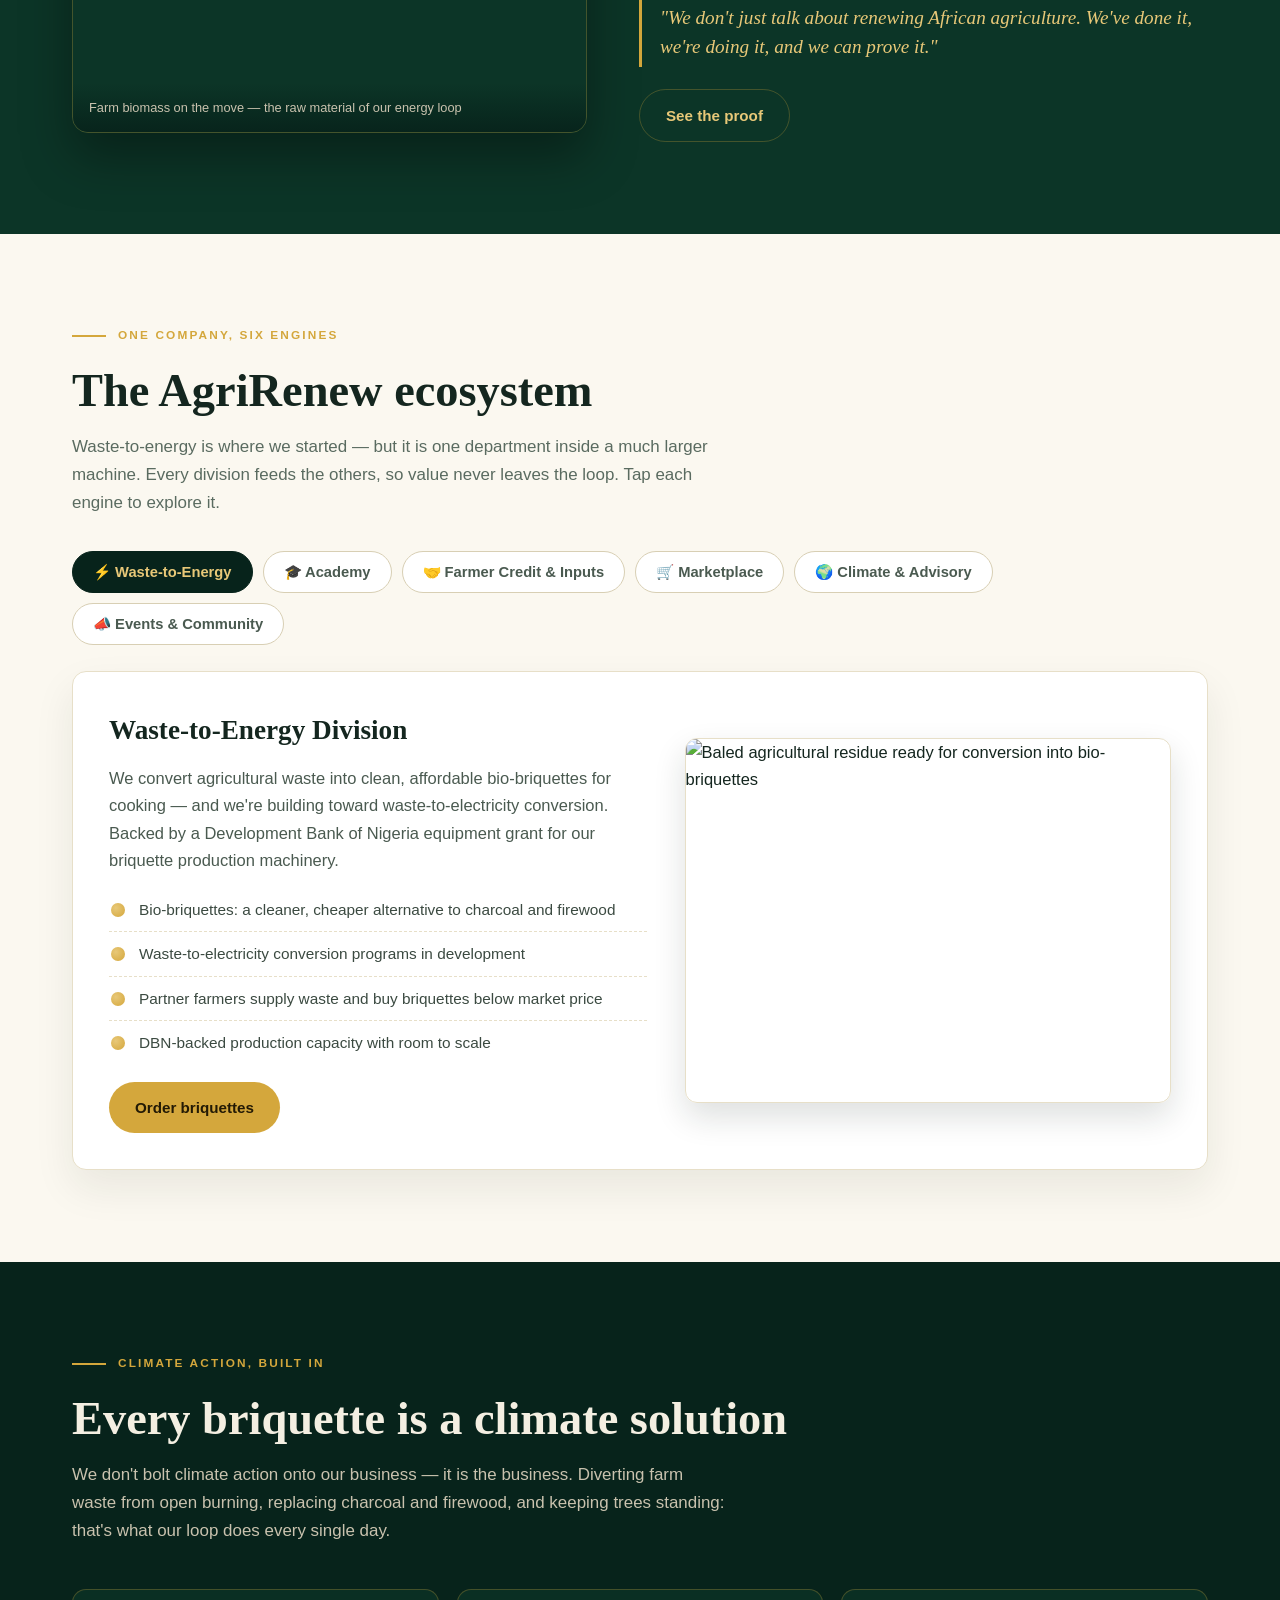
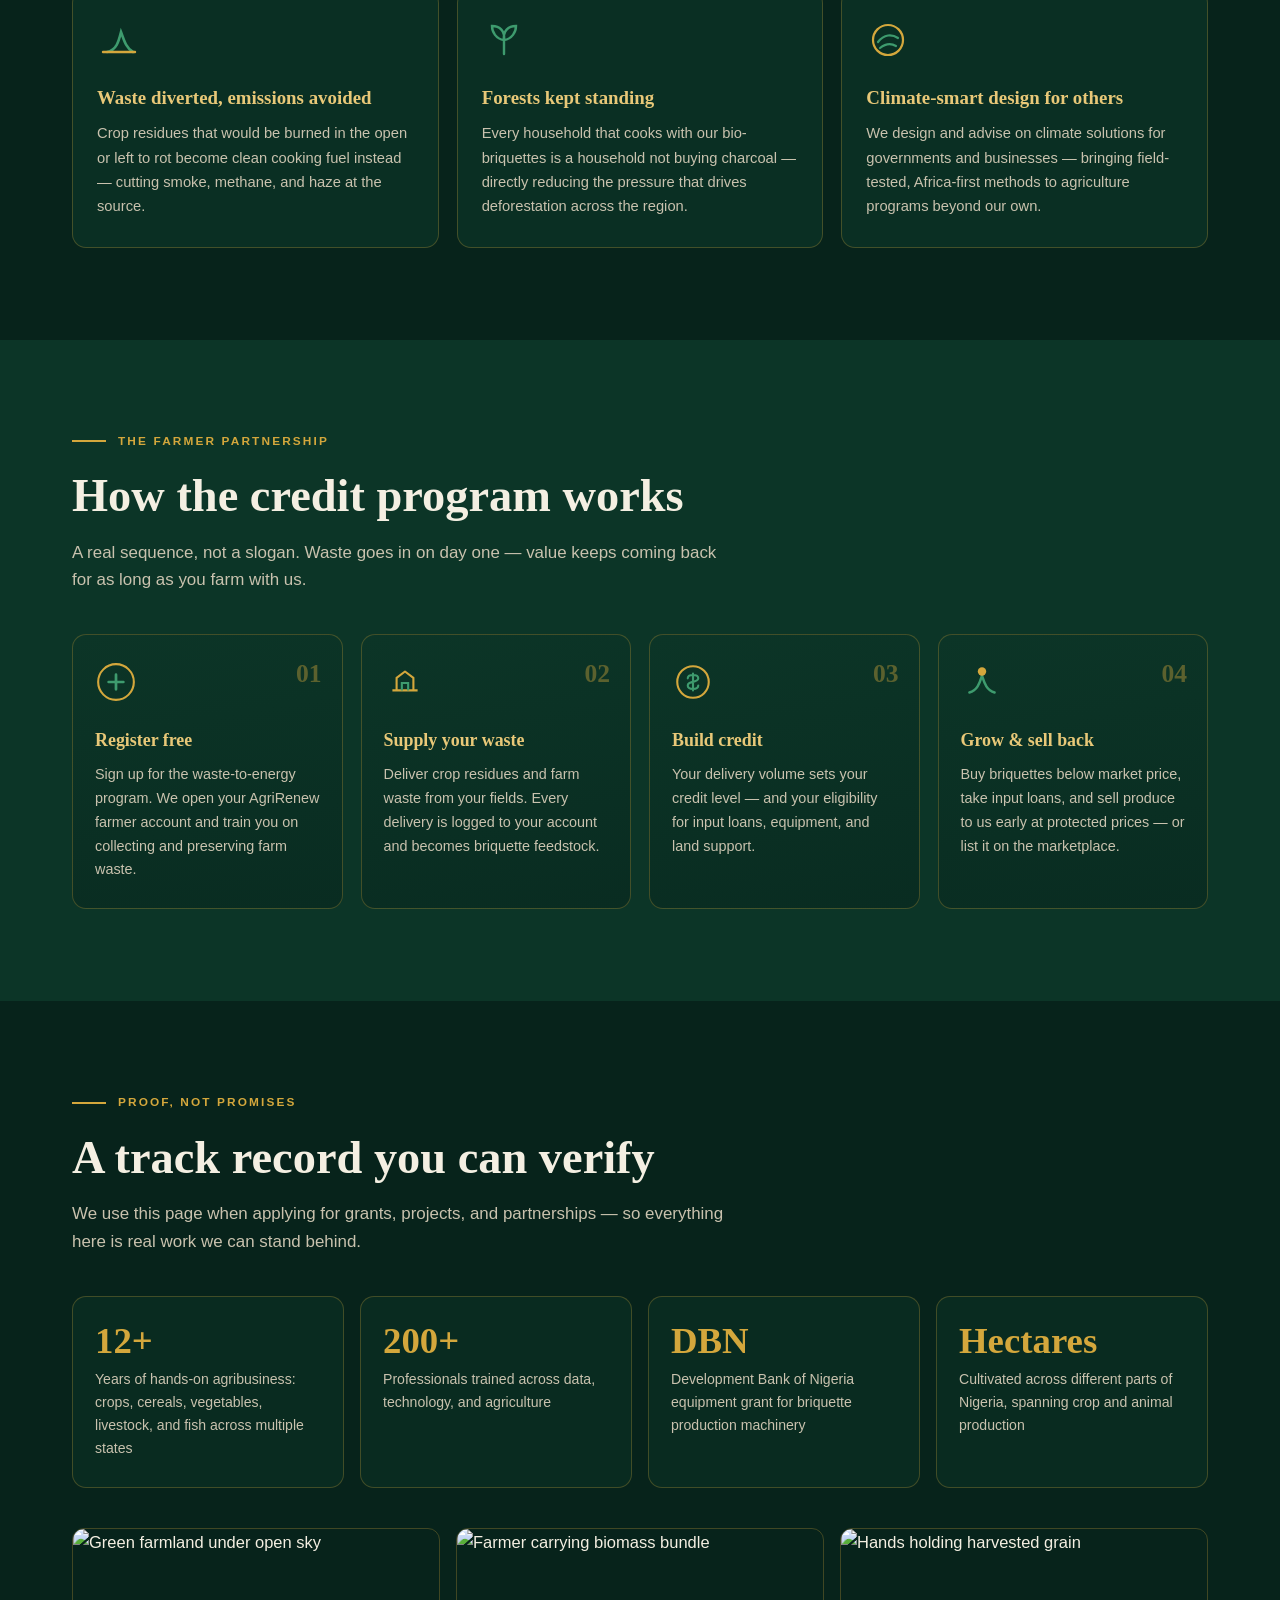
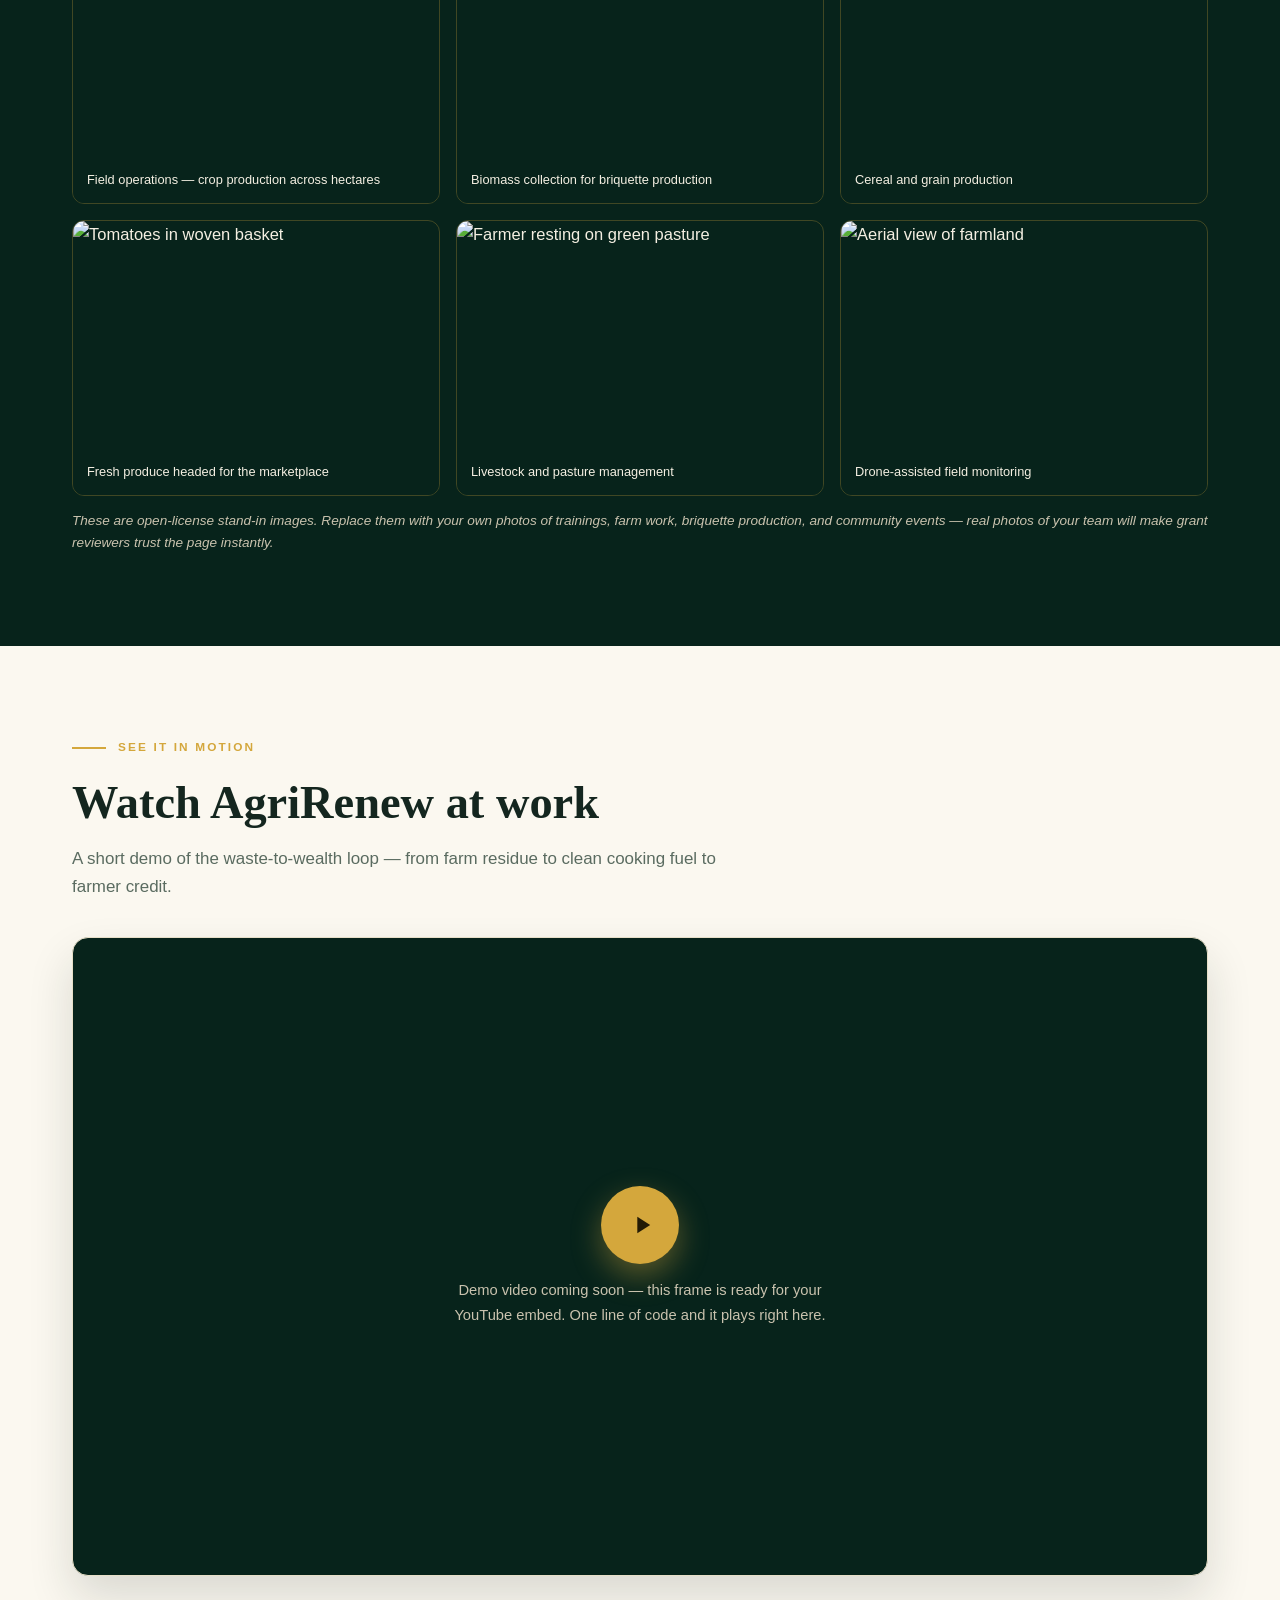
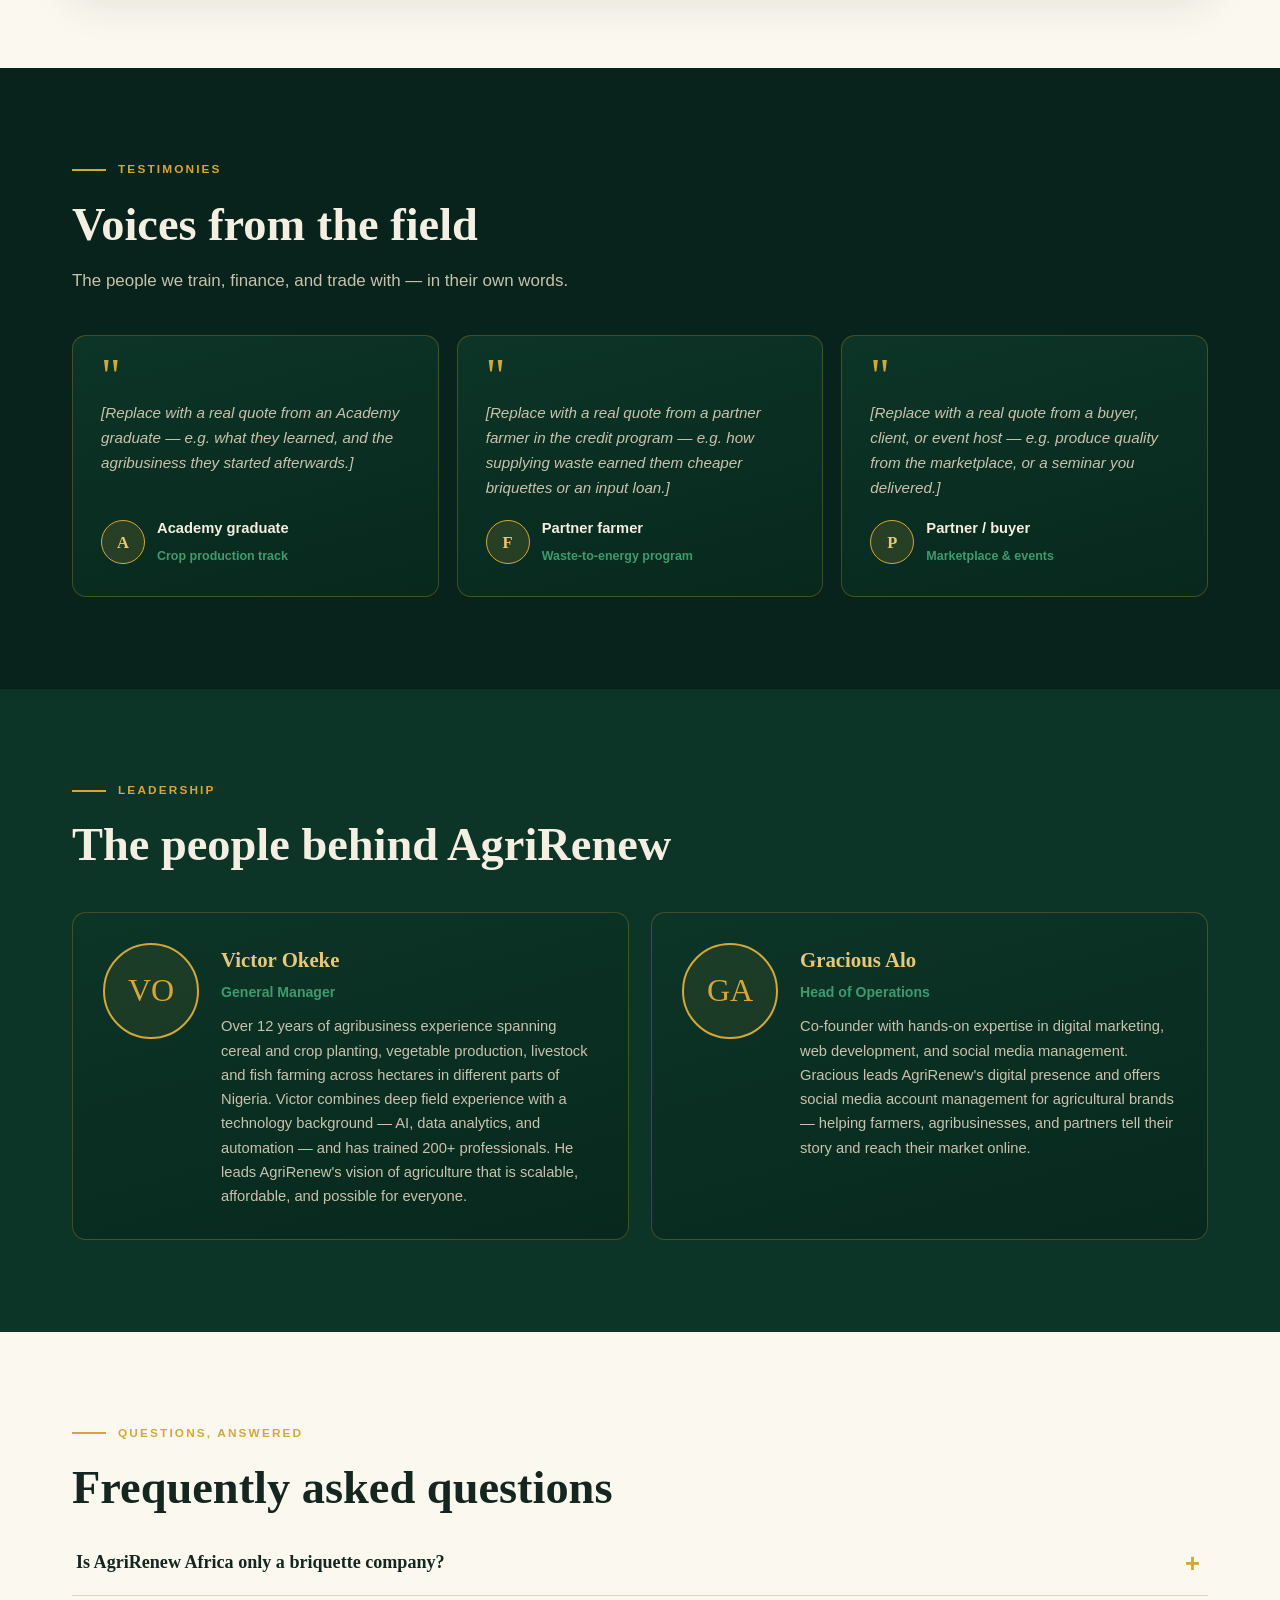
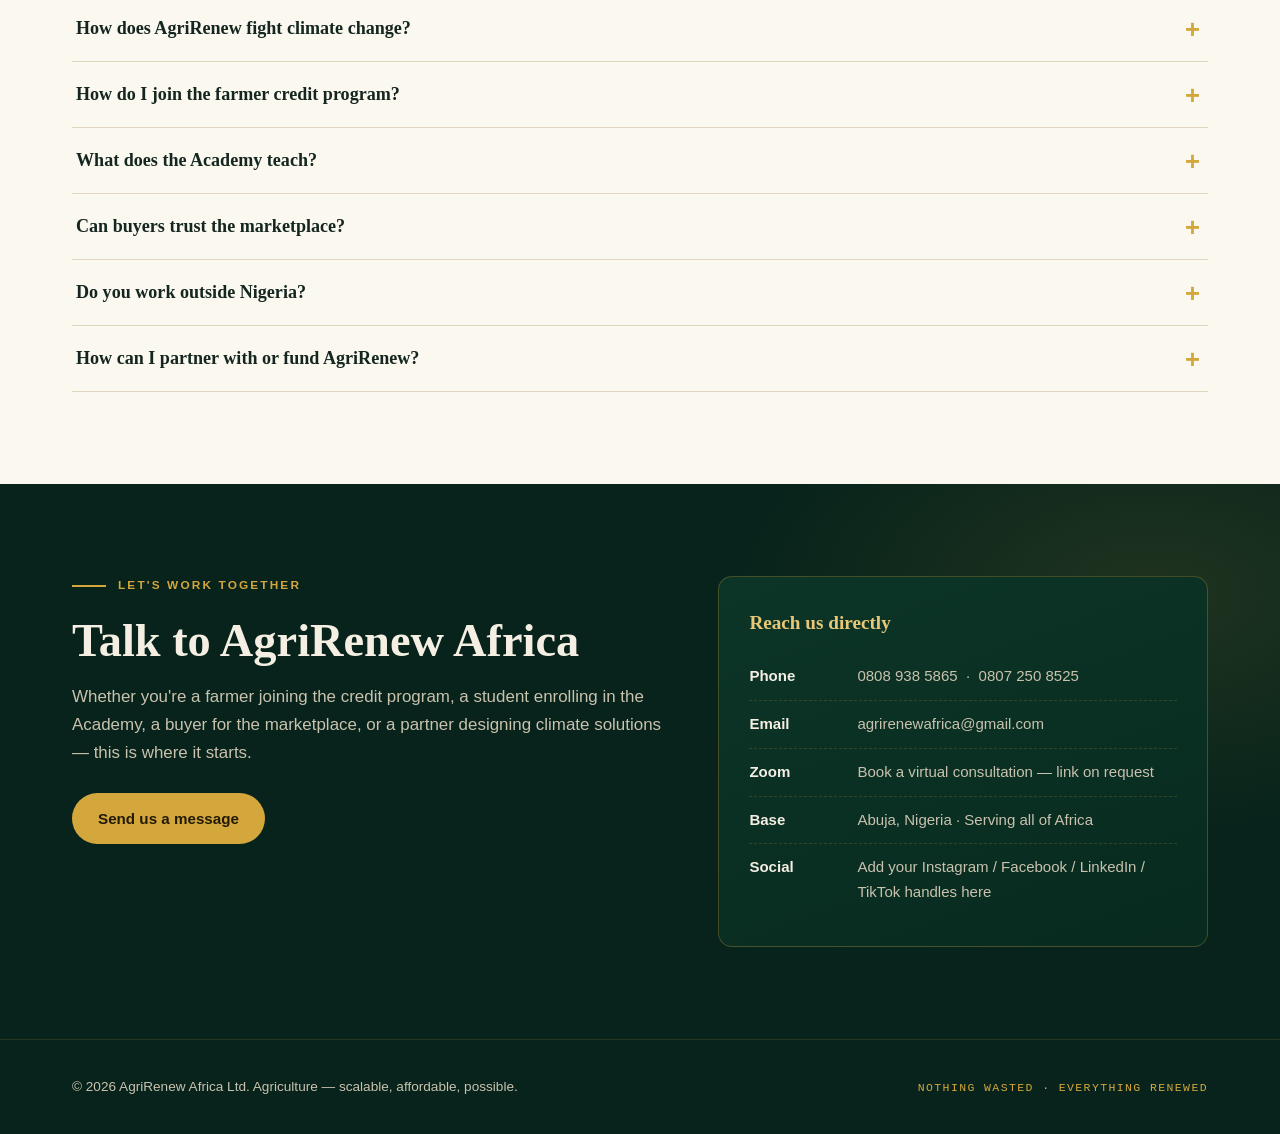
==== commit 0a3cc192: "Redesign Tesler site, add Pages deploys and security policies Tesler Nig (tesler-nig/, laid out to m" ====
--- a/index.html
+++ b/index.html
@@ -3,6 +3,8 @@
 <head>
 <meta charset="UTF-8">
 <meta name="viewport" content="width=device-width, initial-scale=1.0">
+<meta http-equiv="Content-Security-Policy" content="default-src 'self'; script-src 'self' 'unsafe-inline'; style-src 'self' 'unsafe-inline' https://fonts.googleapis.com; font-src https://fonts.gstatic.com; img-src 'self' data: https://images.unsplash.com https://i.ytimg.com; frame-src https://www.youtube.com https://www.youtube-nocookie.com; object-src 'none'; base-uri 'self'; form-action 'self'; upgrade-insecure-requests">
+<meta name="referrer" content="strict-origin-when-cross-origin">
 <title>AgriRenew Africa Ltd — Agriculture, Renewed for Everyone</title>
 <meta name="description" content="AgriRenew Africa Ltd is a full agricultural technology ecosystem: waste-to-energy bio-briquettes, climate solutions, an agri academy, farmer credit, and a verified marketplace across Africa.">
 <link rel="preconnect" href="https://fonts.googleapis.com">
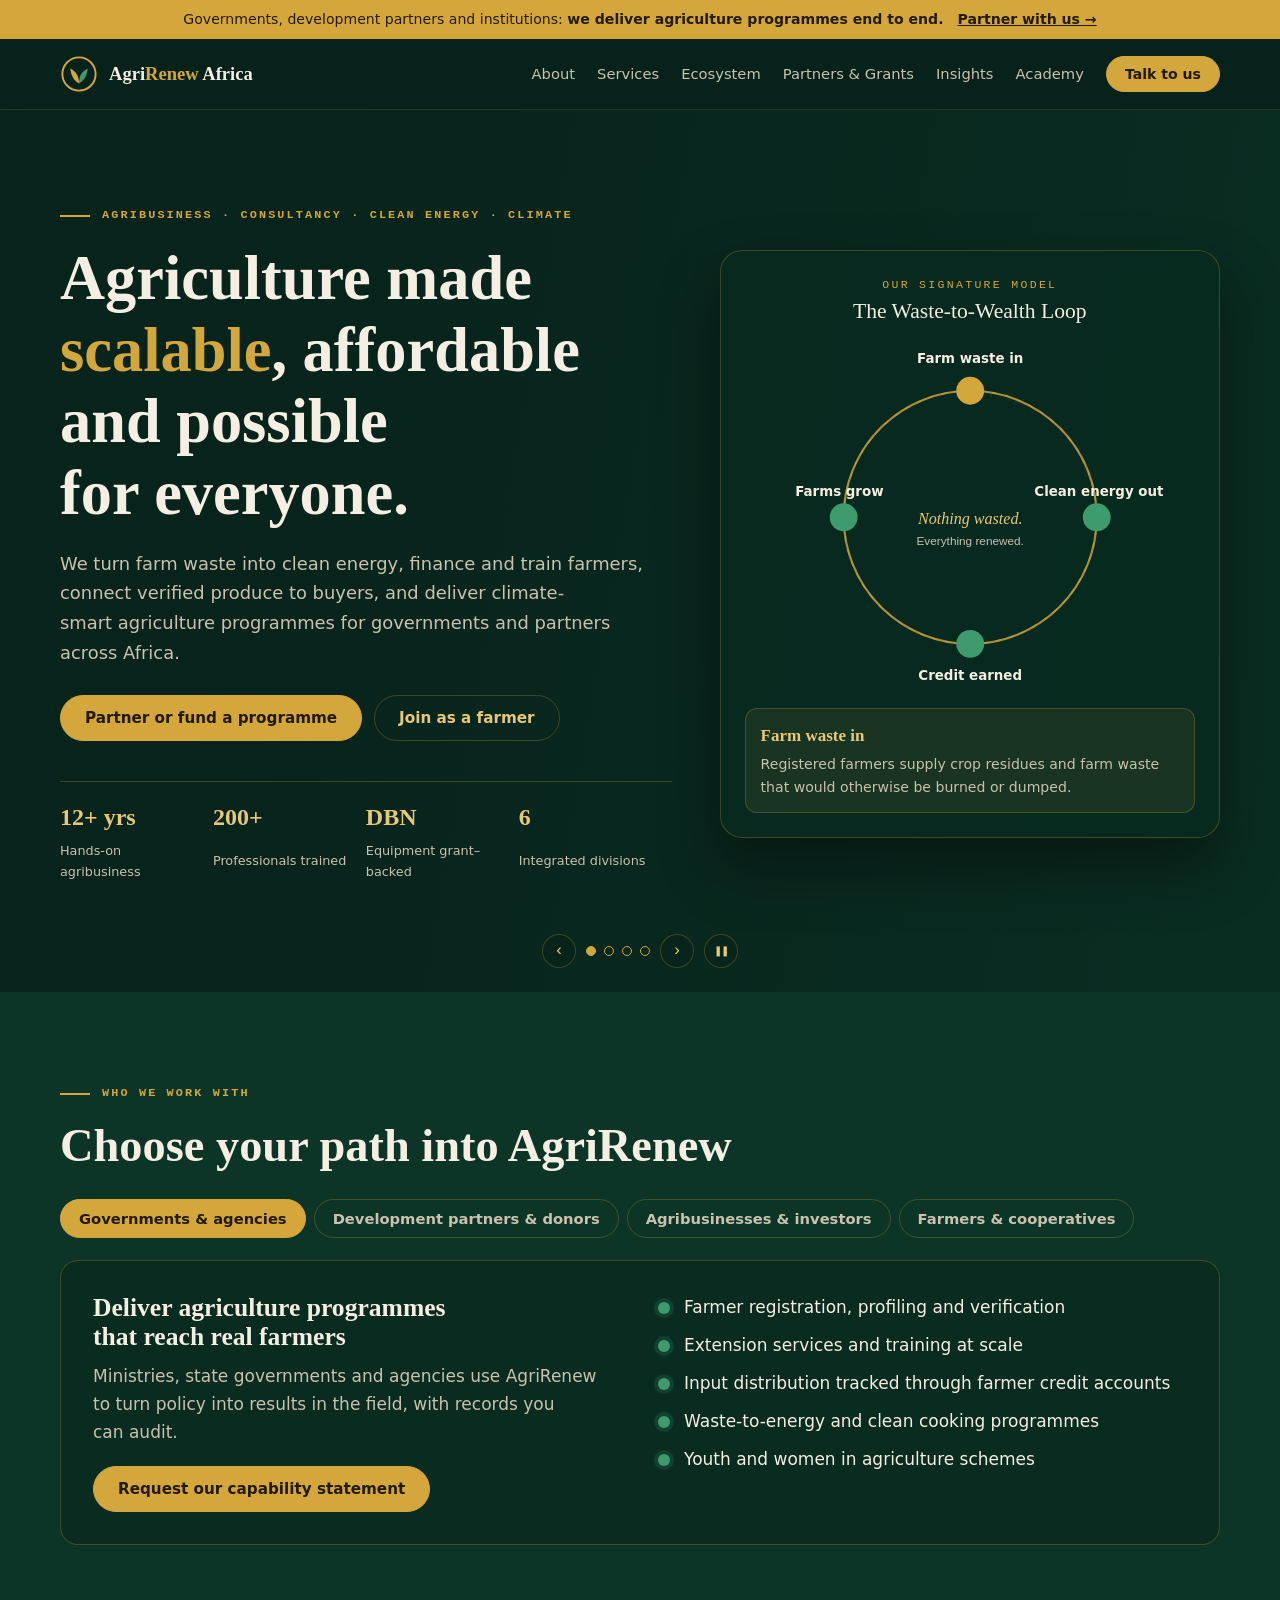
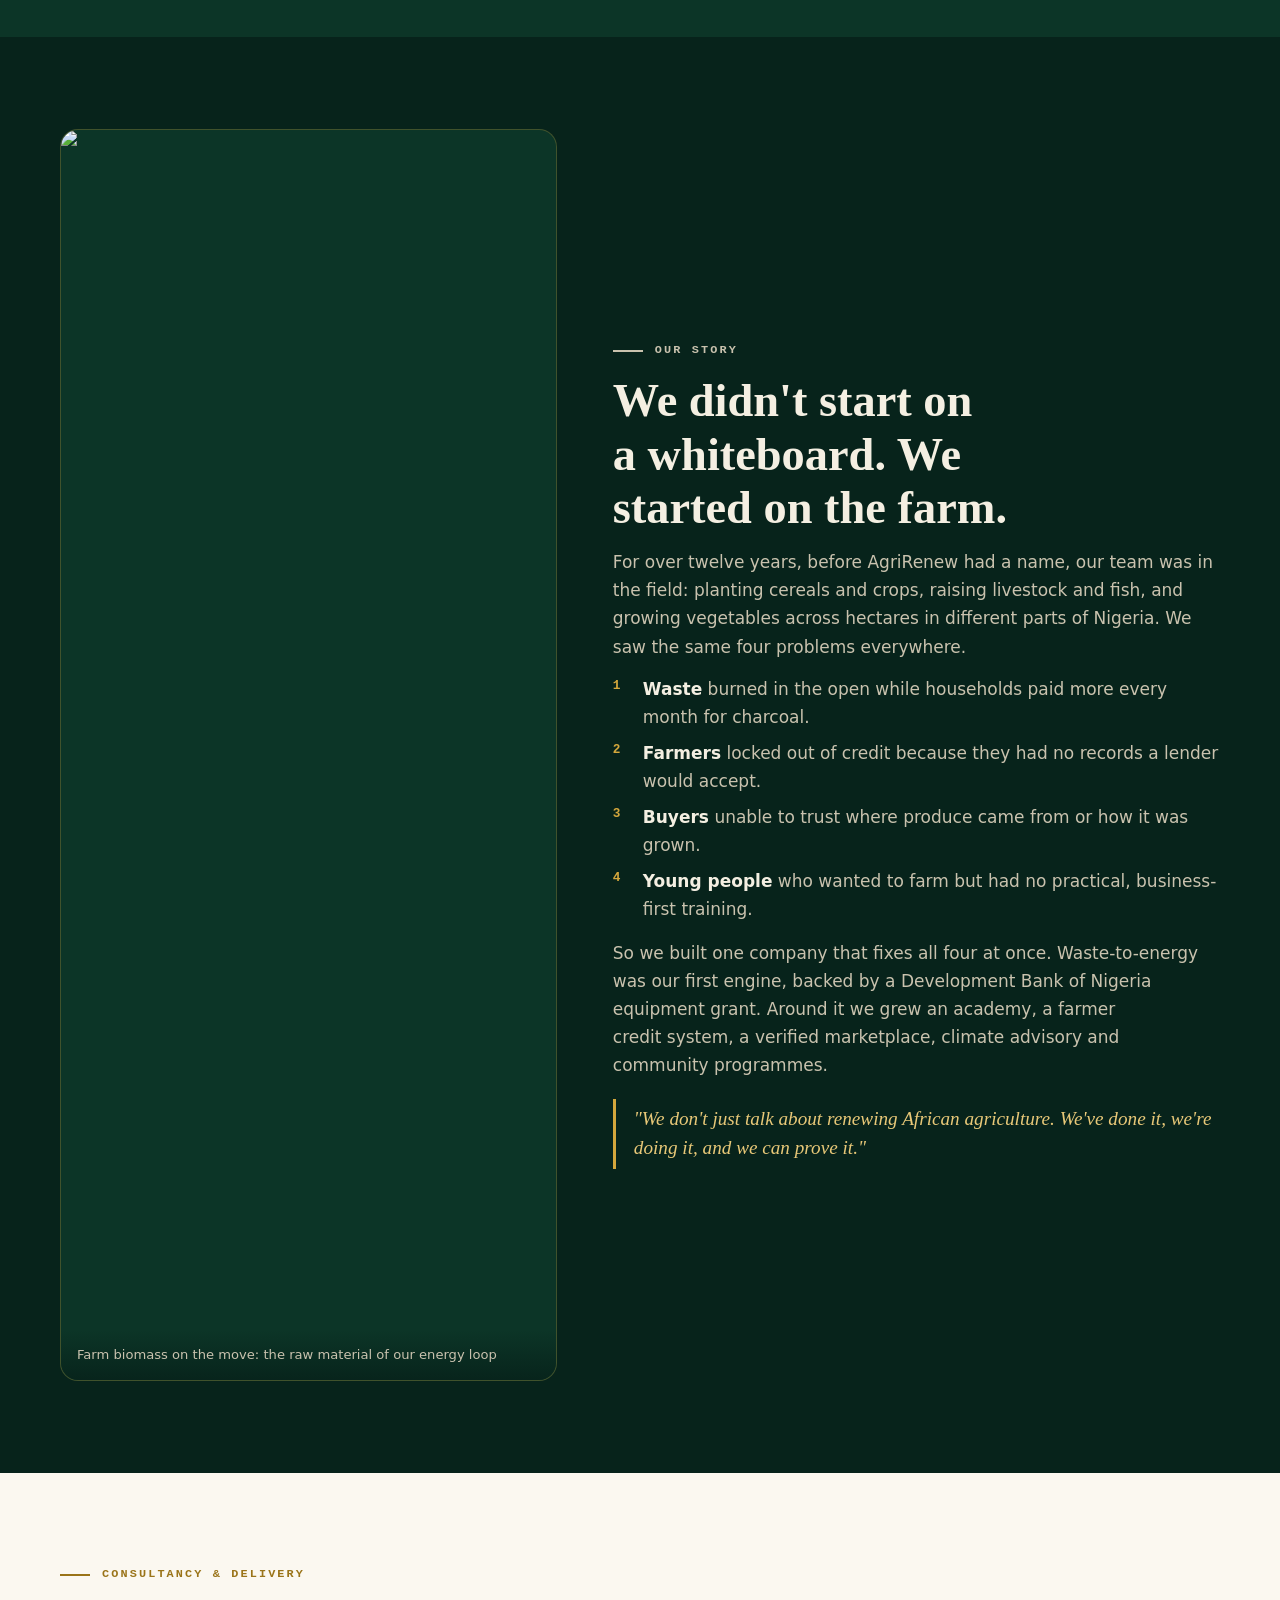
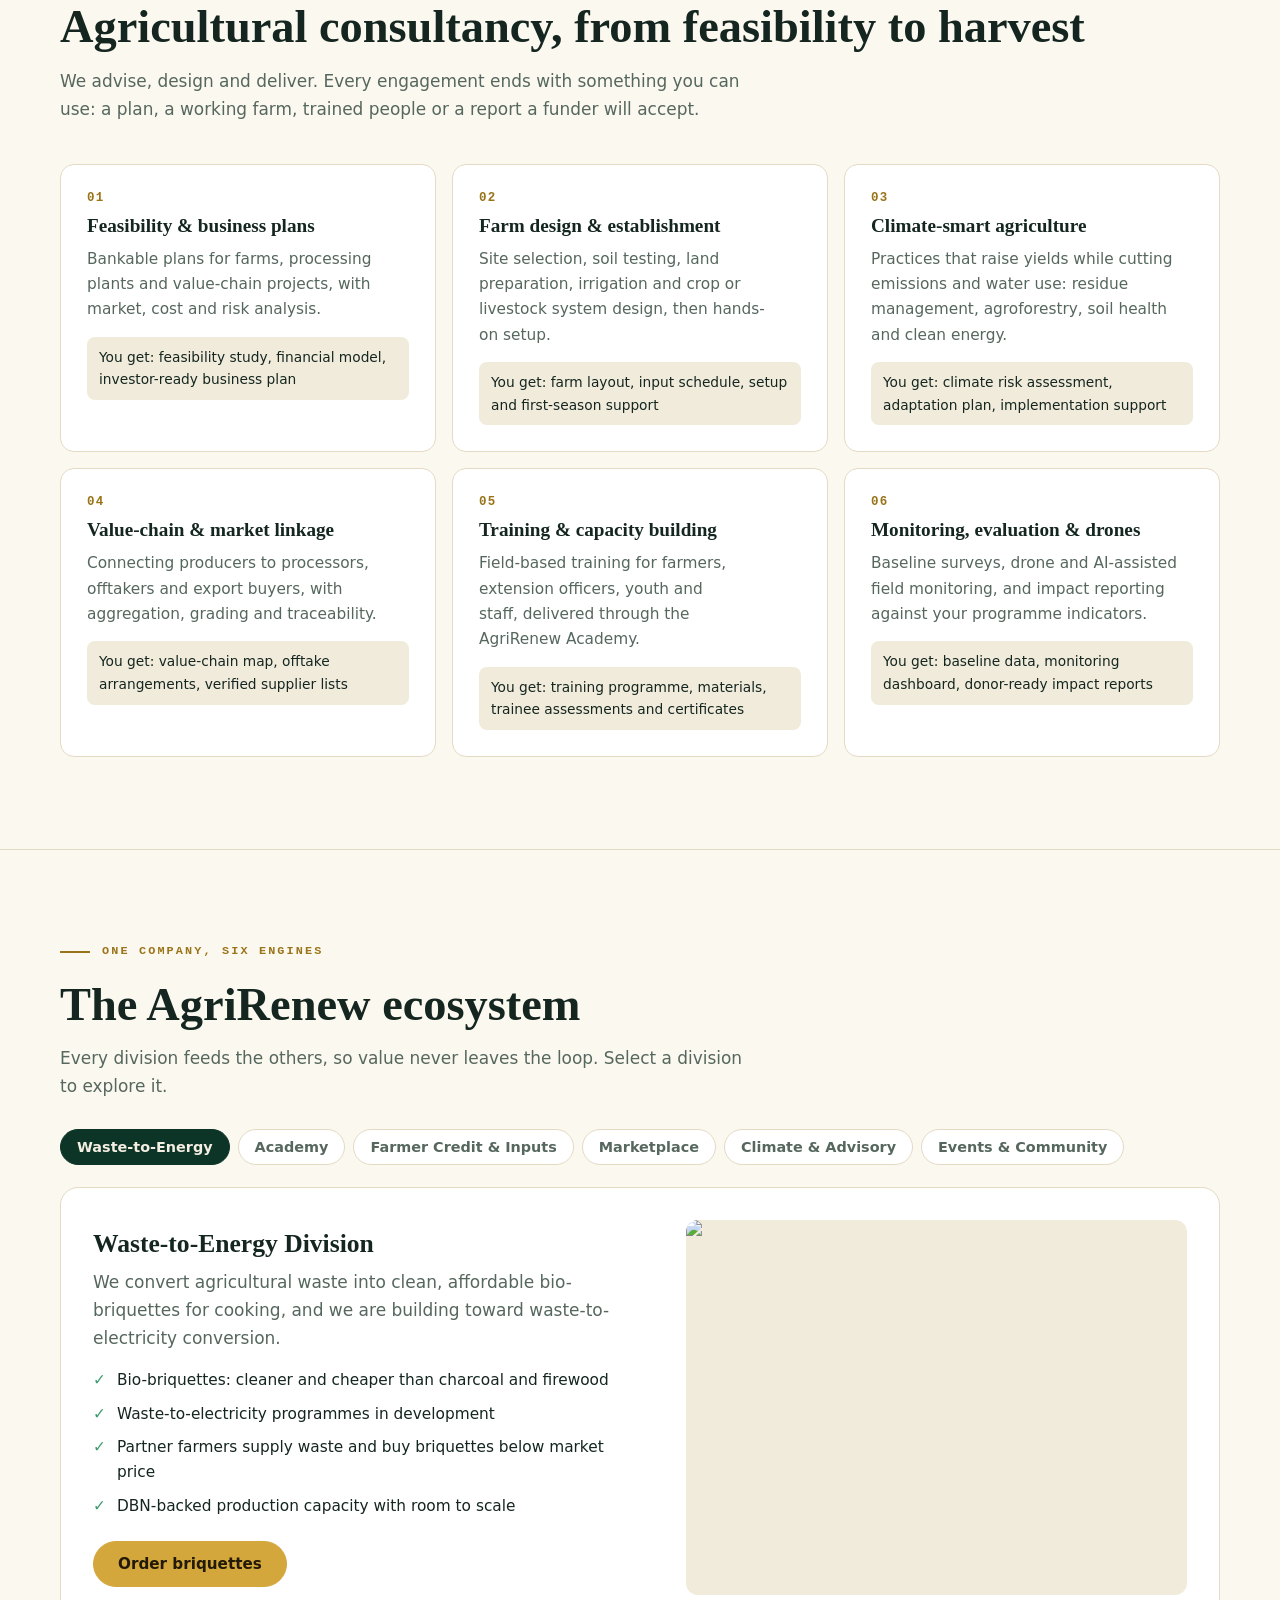
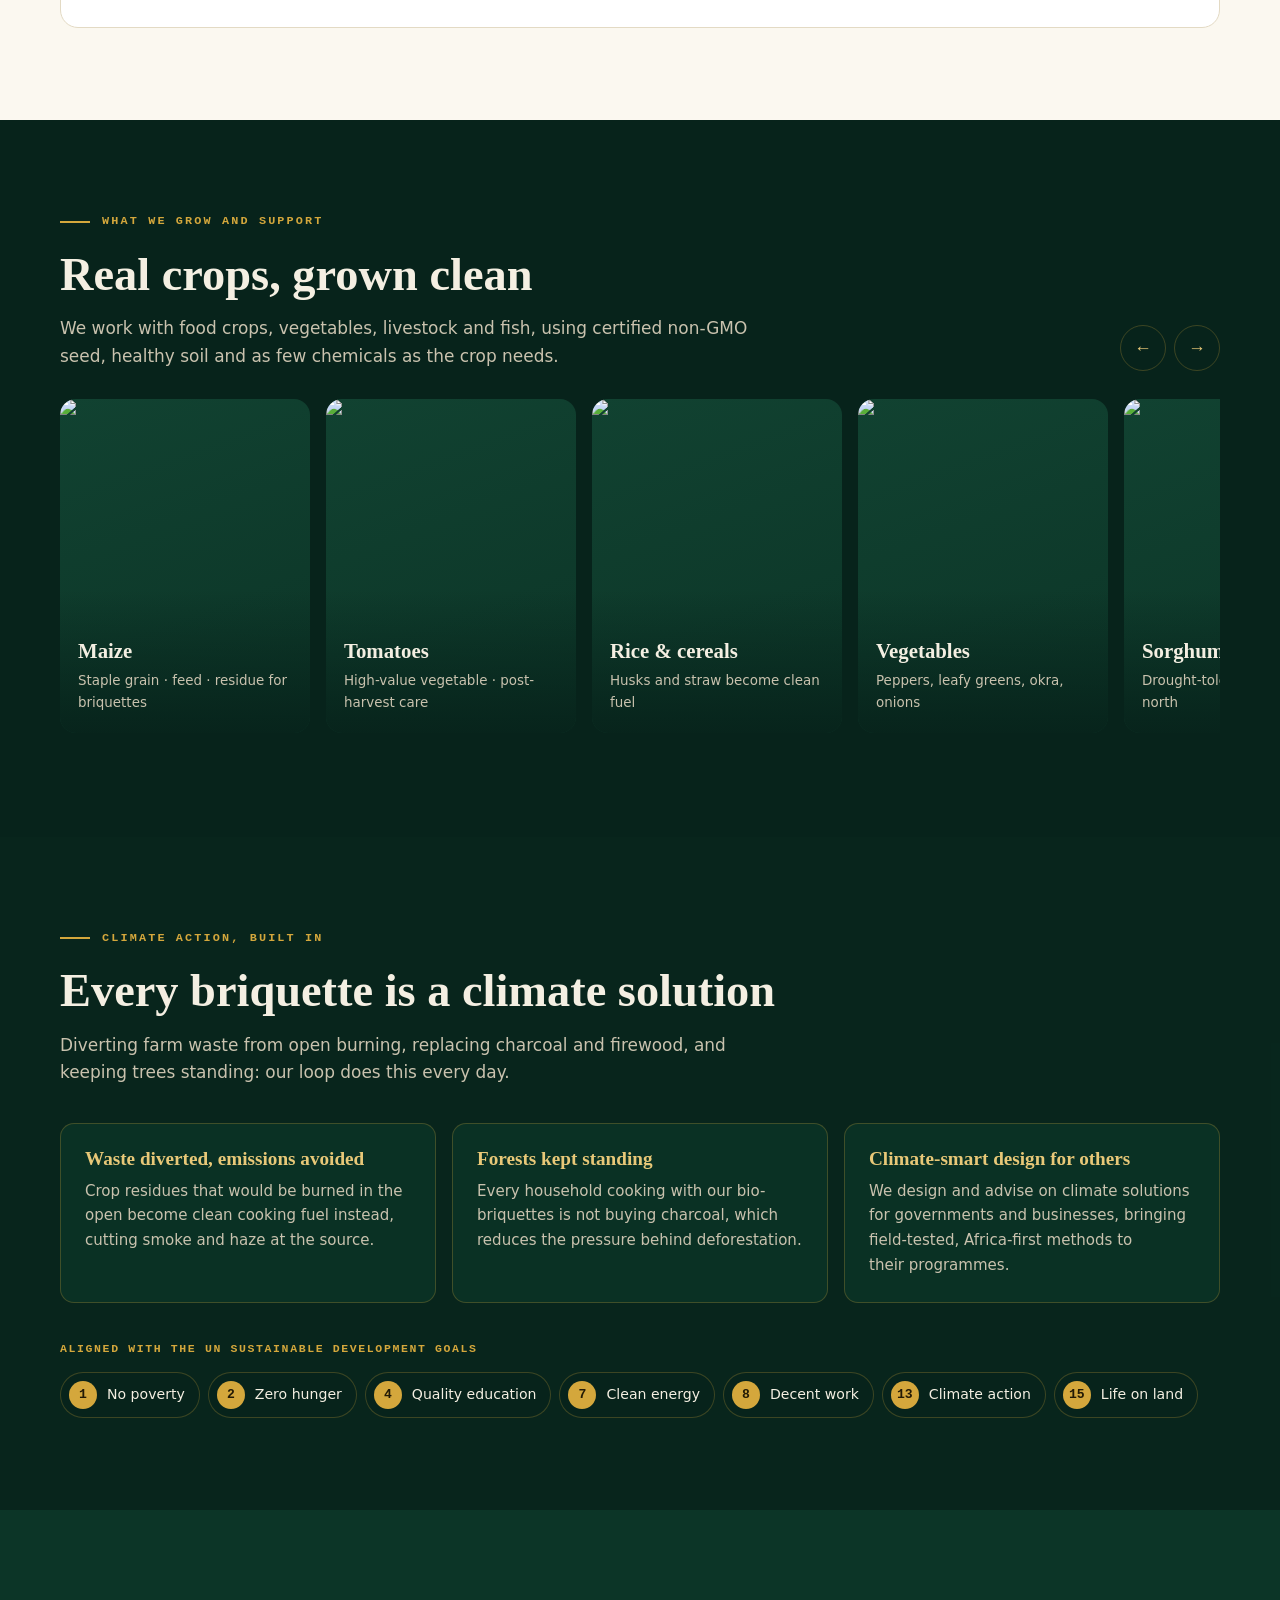
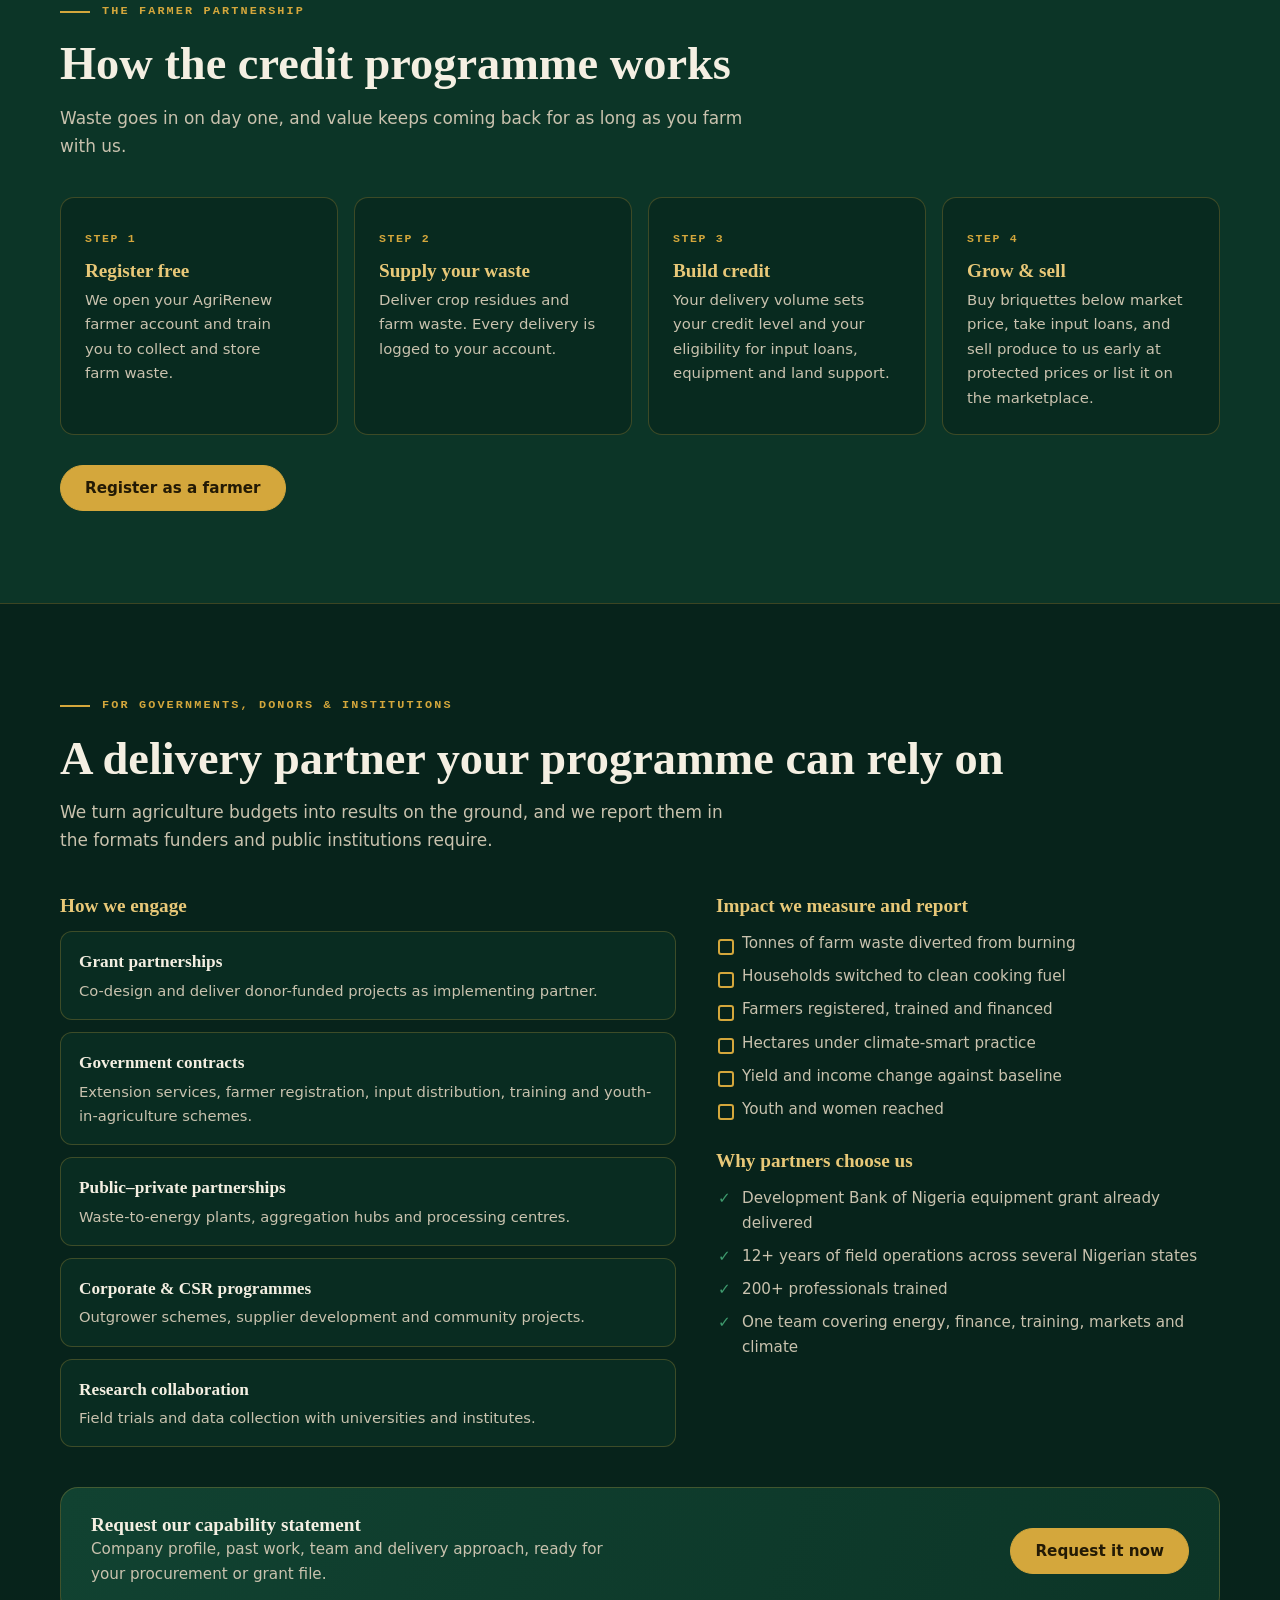
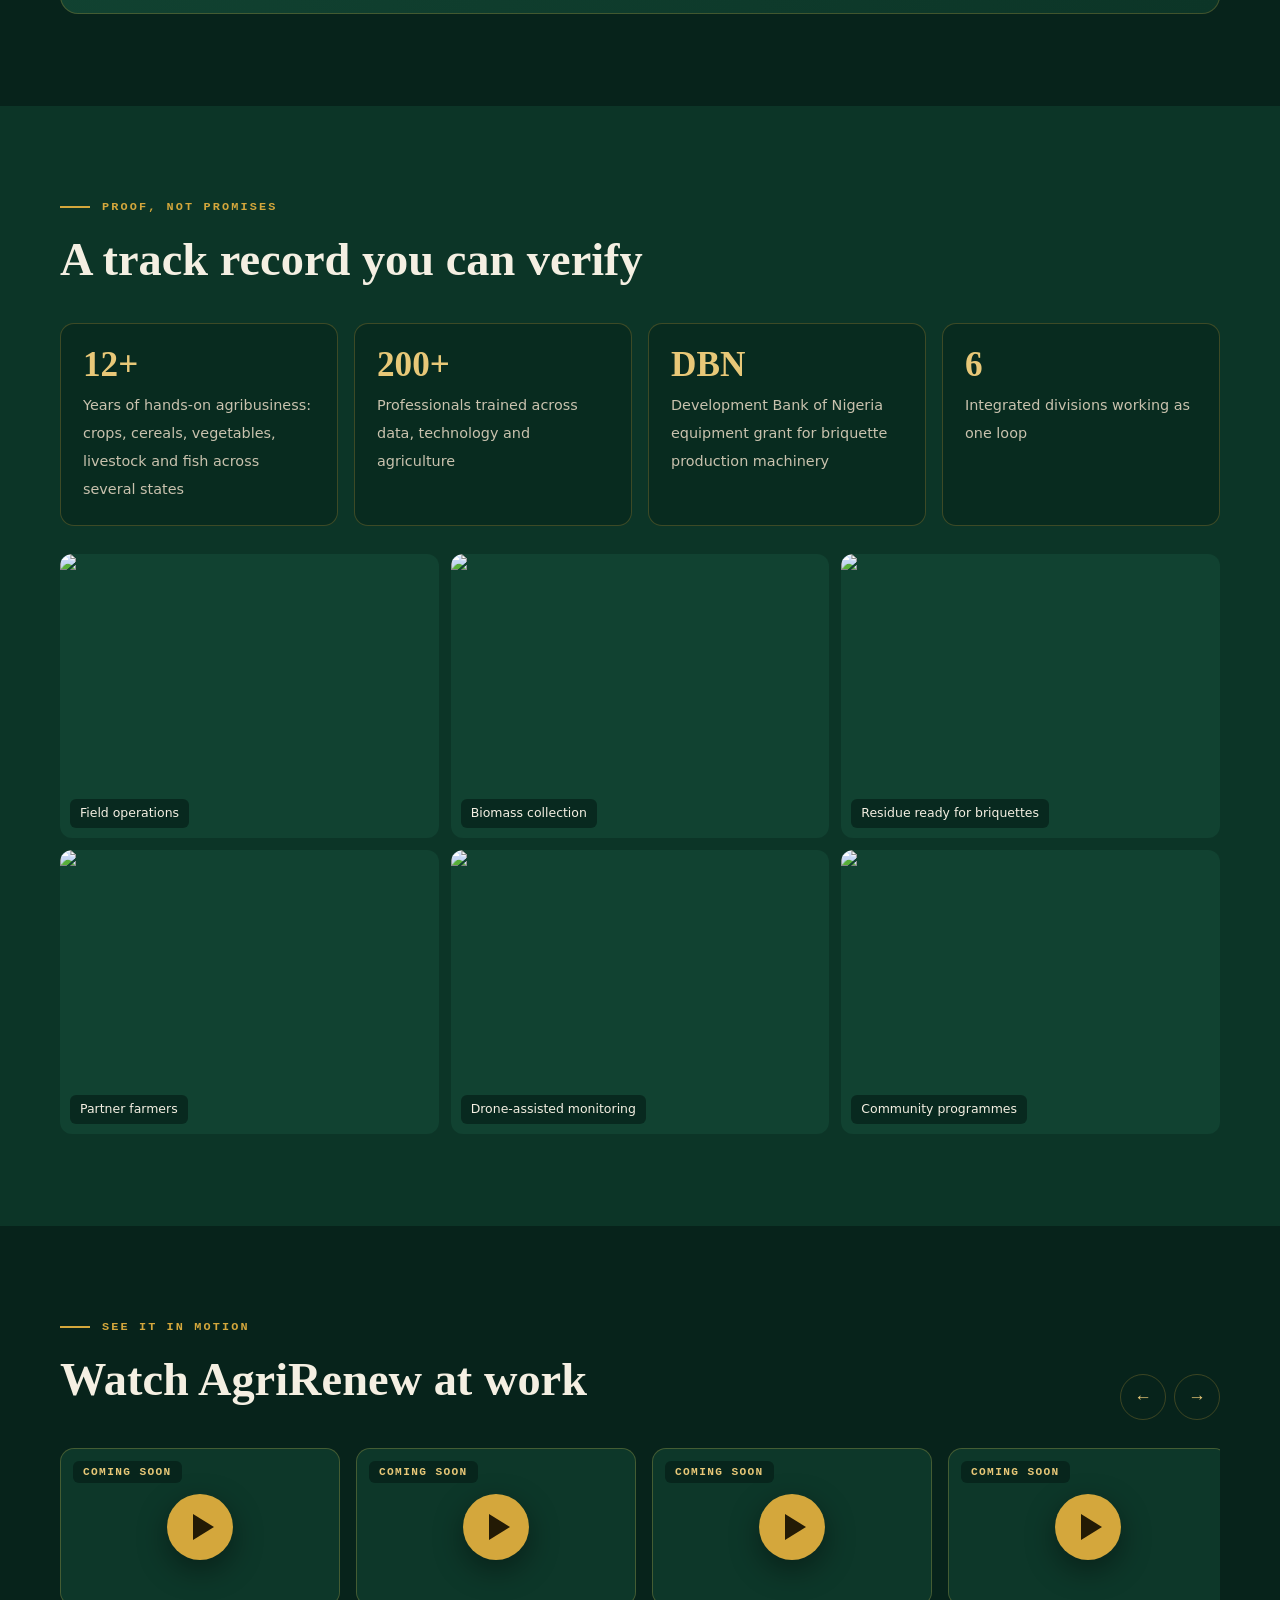
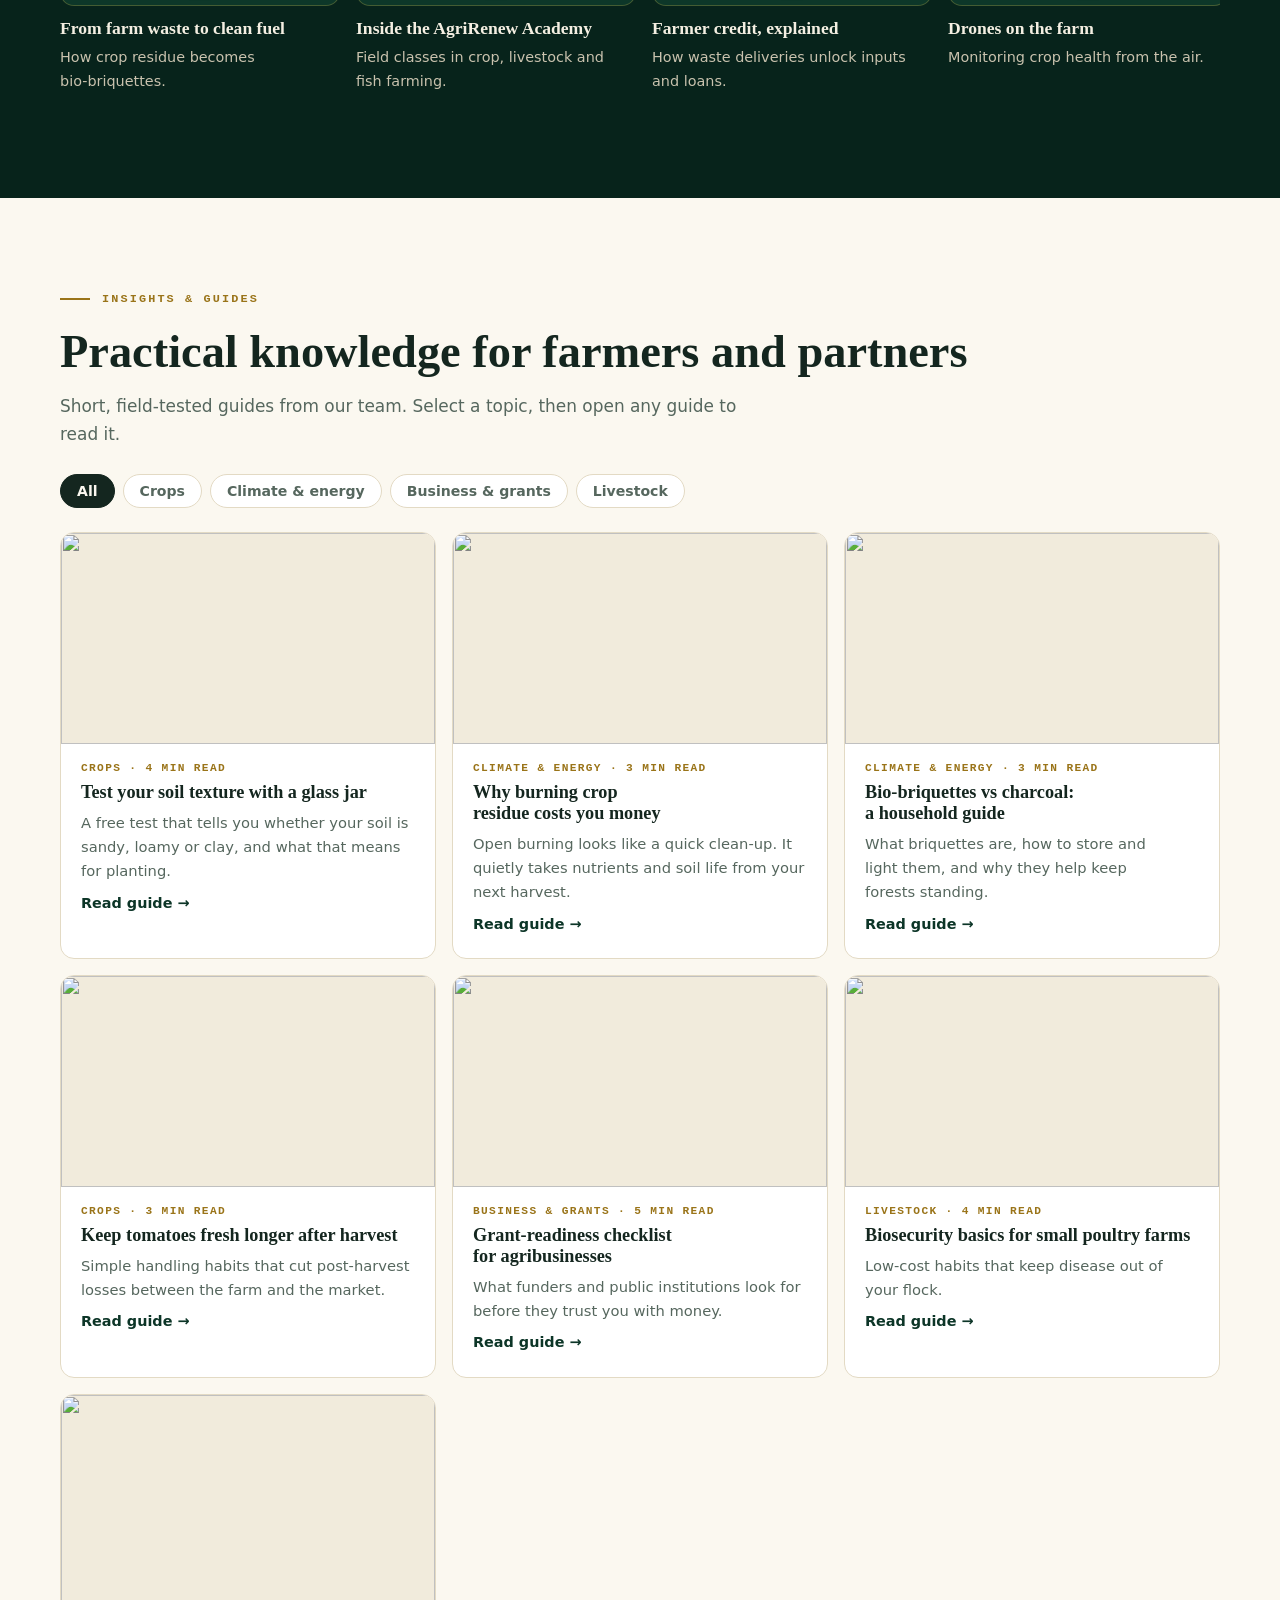
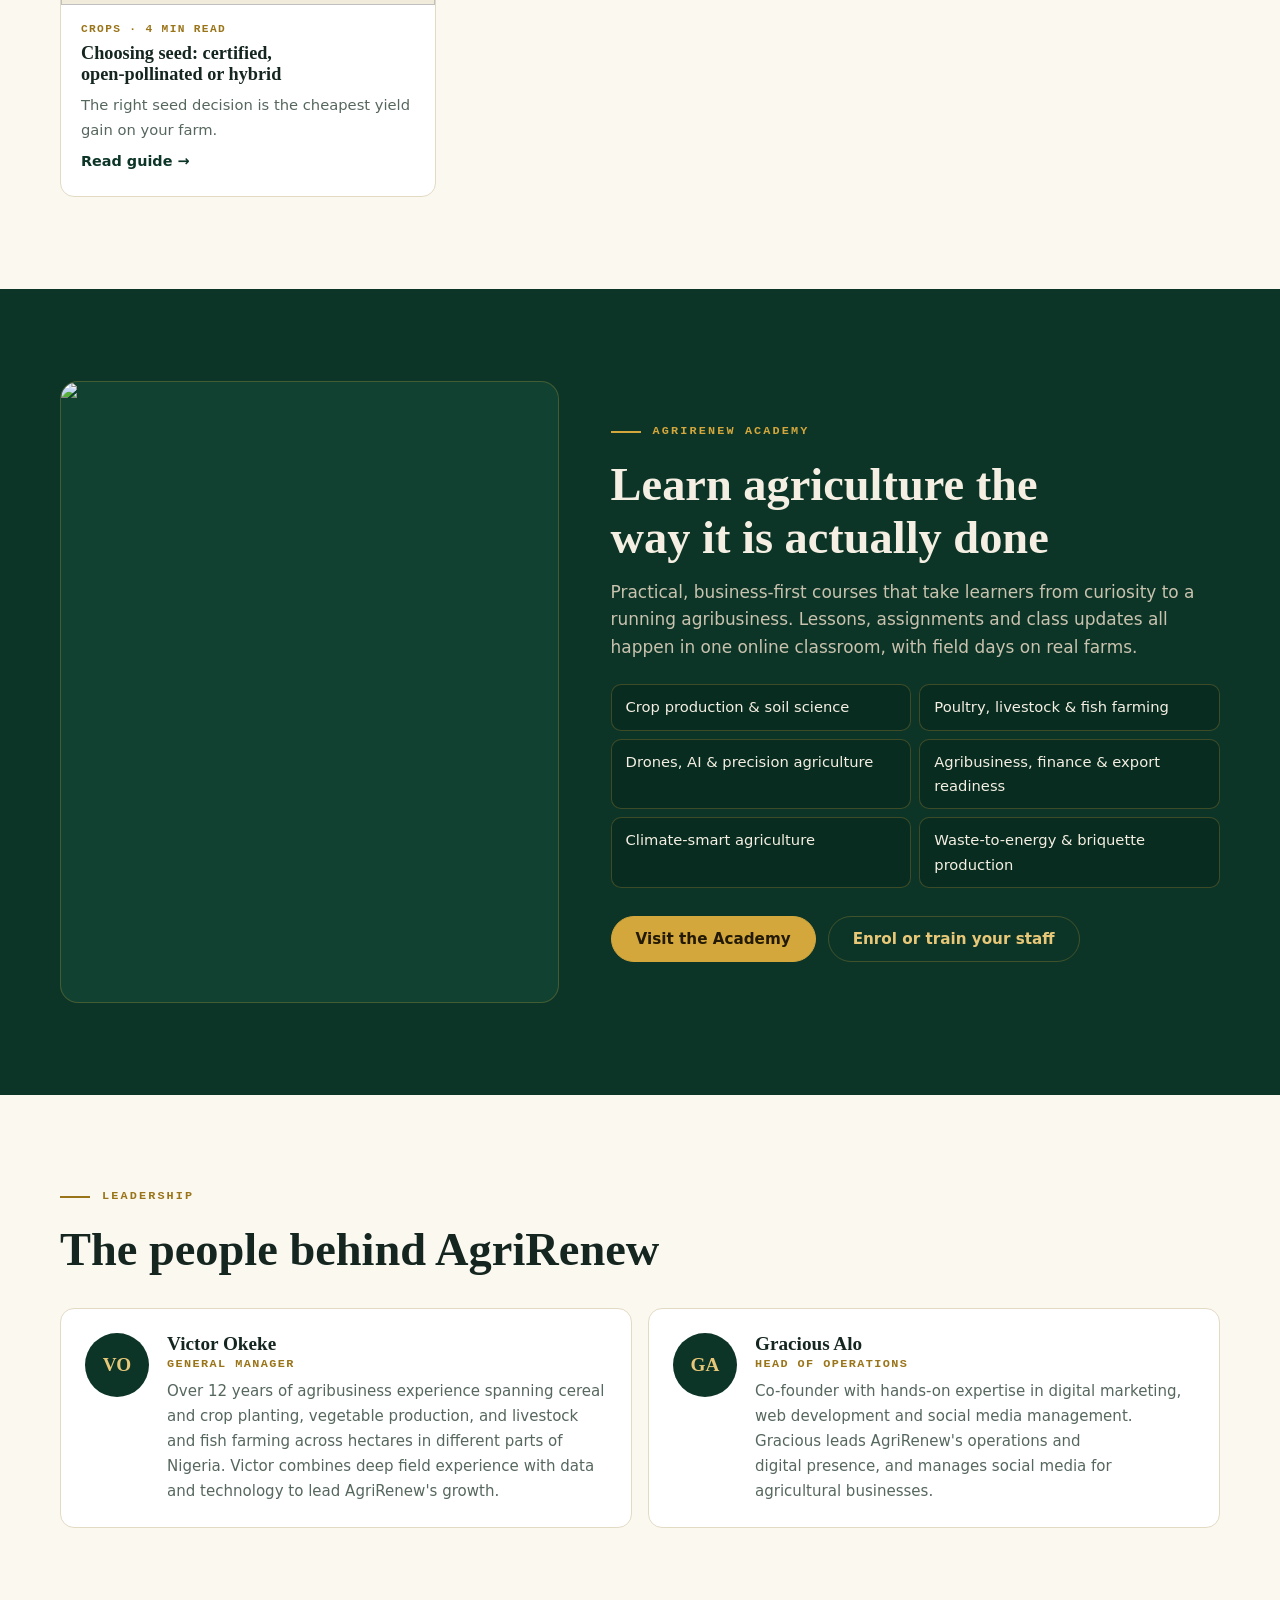
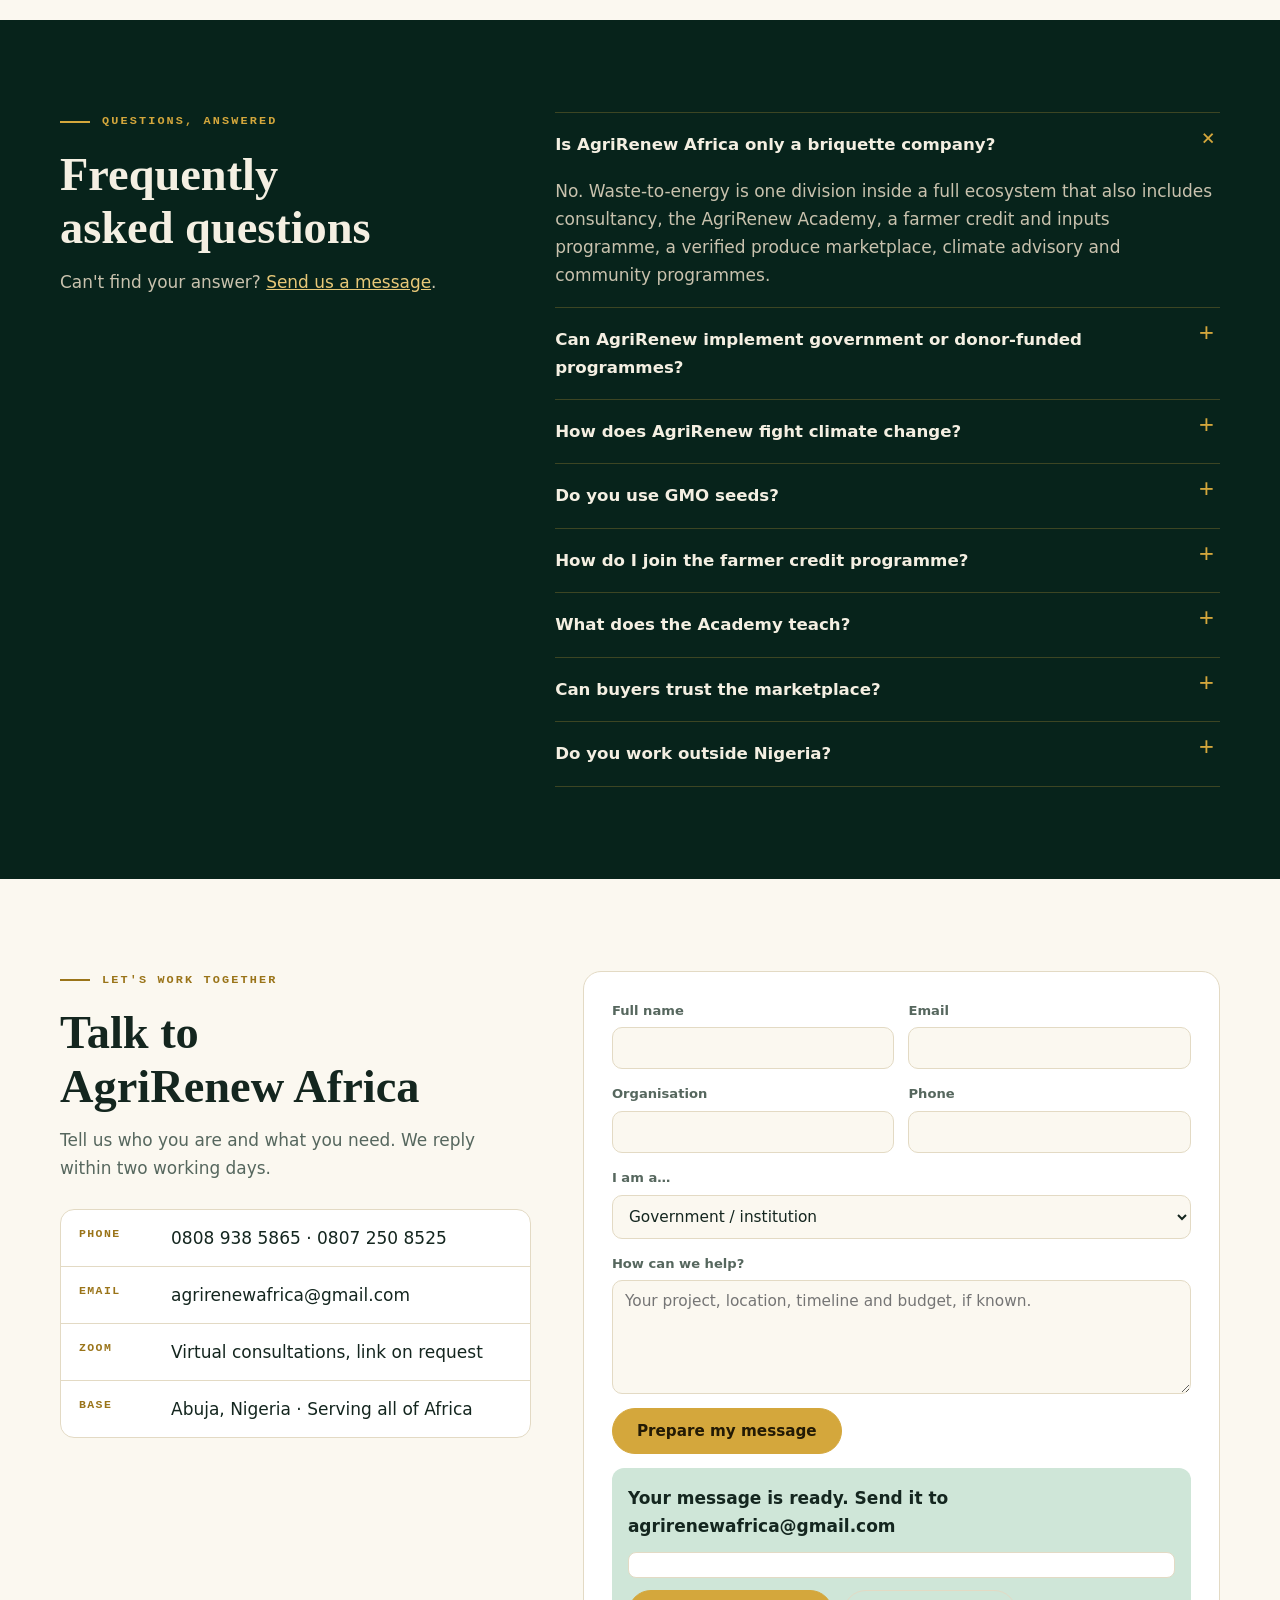
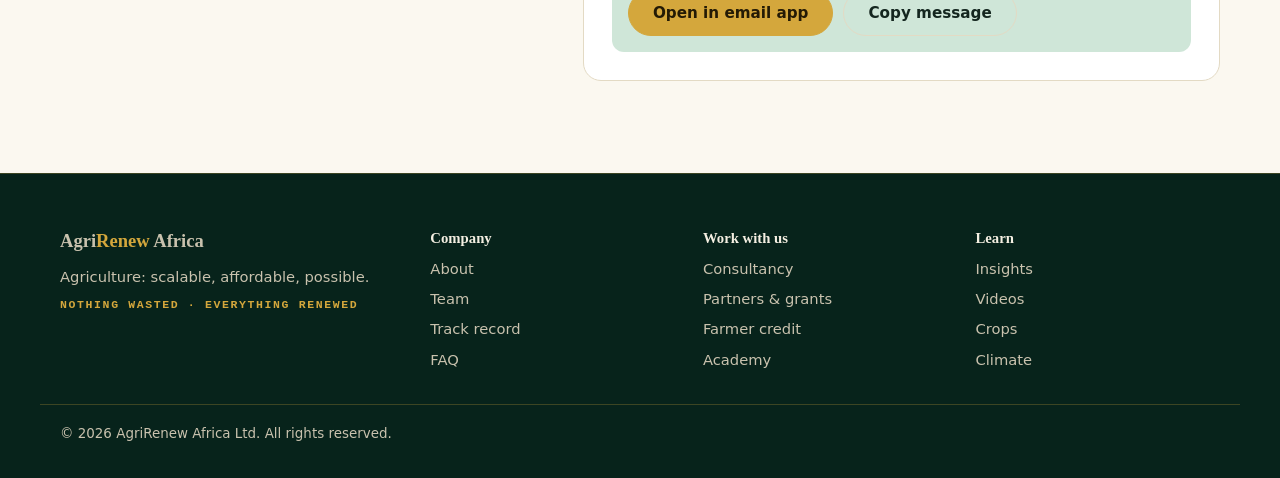
==== commit 7c242f66: "Rebuild AgriRenew site for partners, grants and farmers - Split into index.html + assets/styles.css " ====
--- a/index.html
+++ b/index.html
@@ -2,227 +2,32 @@
 <html lang="en">
 <head>
 <meta charset="UTF-8">
-<meta name="viewport" content="width=device-width, initial-scale=1.0">
-<meta http-equiv="Content-Security-Policy" content="default-src 'self'; script-src 'self' 'unsafe-inline'; style-src 'self' 'unsafe-inline' https://fonts.googleapis.com; font-src https://fonts.gstatic.com; img-src 'self' data: https://images.unsplash.com https://i.ytimg.com; frame-src https://www.youtube.com https://www.youtube-nocookie.com; object-src 'none'; base-uri 'self'; form-action 'self'; upgrade-insecure-requests">
+<meta name="viewport" content="width=device-width, initial-scale=1.0, viewport-fit=cover">
+<meta http-equiv="Content-Security-Policy" content="default-src 'self'; script-src 'self'; style-src 'self' 'unsafe-inline' https://fonts.googleapis.com; font-src https://fonts.gstatic.com; img-src 'self' data: https://images.unsplash.com https://i.ytimg.com; frame-src https://www.youtube-nocookie.com https://www.youtube.com; object-src 'none'; base-uri 'self'; form-action 'self'; upgrade-insecure-requests">
 <meta name="referrer" content="strict-origin-when-cross-origin">
-<title>AgriRenew Africa Ltd — Agriculture, Renewed for Everyone</title>
-<meta name="description" content="AgriRenew Africa Ltd is a full agricultural technology ecosystem: waste-to-energy bio-briquettes, climate solutions, an agri academy, farmer credit, and a verified marketplace across Africa.">
+<title>AgriRenew Africa</title>
+<meta name="description" content="AgriRenew Africa Ltd is an integrated agriculture company and consultancy: waste-to-energy bio-briquettes, climate-smart advisory, farmer credit, a verified produce marketplace and the AgriRenew Academy. Partner with us on programmes, grants and contracts across Africa.">
+<meta name="theme-color" content="#07231B">
+<meta property="og:type" content="website">
+<meta property="og:title" content="AgriRenew Africa: agriculture, renewed for everyone">
+<meta property="og:description" content="An integrated agriculture company and consultancy for farmers, governments, development partners and investors across Africa.">
+<meta property="og:image" content="https://images.unsplash.com/photo-1741874299706-2b8e16839aaa?q=70&w=1200&auto=format&fit=crop">
+<link rel="icon" href="favicon.svg" type="image/svg+xml">
 <link rel="preconnect" href="https://fonts.googleapis.com">
 <link rel="preconnect" href="https://fonts.gstatic.com" crossorigin>
-<link href="https://fonts.googleapis.com/css2?family=Fraunces:ital,opsz,wght@0,9..144,400;0,9..144,600;0,9..144,700;1,9..144,500&family=Archivo:wght@400;500;600;700&family=Space+Grotesk:wght@400;500;600&display=swap" rel="stylesheet">
-<style>
-:root{
-  --ink:#07231B;
-  --forest:#0C3527;
-  --leaf:#3E9B6E;
-  --gold:#D4A73C;
-  --gold-soft:#E8C878;
-  --cream:#F4EFE2;
-  --cream-dim:#C9C2AE;
-  --paper:#FBF8F0;
-  --paper-ink:#14261F;
-  --line:rgba(212,167,60,.28);
-  --radius:14px;
-  --max:1180px;
-}
-*{margin:0;padding:0;box-sizing:border-box}
-html{scroll-behavior:smooth}
-body{background:var(--ink);color:var(--cream);font-family:'Archivo',sans-serif;font-size:16.5px;line-height:1.65;-webkit-font-smoothing:antialiased}
-img{max-width:100%;display:block}
-a{color:inherit;text-decoration:none}
-h1,h2,h3,.serif{font-family:'Fraunces',serif}
-.mono{font-family:'Space Grotesk',monospace;letter-spacing:.12em;text-transform:uppercase;font-size:.72rem}
-.wrap{max-width:var(--max);margin:0 auto;padding:0 22px}
-section{padding:92px 0}
-.eyebrow{color:var(--gold);font-family:'Space Grotesk',sans-serif;letter-spacing:.18em;text-transform:uppercase;font-size:.74rem;font-weight:600;display:flex;align-items:center;gap:12px;margin-bottom:18px}
-.eyebrow::before{content:"";width:34px;height:2px;background:var(--gold)}
-h2{font-size:clamp(1.9rem,4vw,2.9rem);font-weight:600;line-height:1.15;margin-bottom:16px}
-.lede{color:var(--cream-dim);max-width:660px;font-size:1.06rem}
-.btn{display:inline-flex;align-items:center;gap:9px;background:var(--gold);color:#231a05;font-weight:700;padding:13px 26px;border-radius:999px;border:none;font-size:.95rem;cursor:pointer;transition:transform .18s,box-shadow .18s;font-family:'Archivo',sans-serif}
-.btn:hover{transform:translateY(-2px);box-shadow:0 10px 26px rgba(212,167,60,.32)}
-.btn.ghost{background:transparent;color:var(--gold-soft);border:1.5px solid var(--line)}
-.btn.ghost:hover{border-color:var(--gold);box-shadow:none}
- 
-/* ---------- Nav ---------- */
-header{position:fixed;top:0;left:0;right:0;z-index:60;background:rgba(7,35,27,.88);backdrop-filter:blur(14px);border-bottom:1px solid rgba(212,167,60,.14)}
-.nav{display:flex;align-items:center;justify-content:space-between;height:70px}
-.logo{display:flex;align-items:center;gap:11px;font-family:'Fraunces',serif;font-weight:700;font-size:1.16rem}
-.logo svg{width:38px;height:38px;flex:none}
-.logo em{font-style:normal;color:var(--gold)}
-.navlinks{display:flex;gap:22px;align-items:center}
-.navlinks a{font-size:.9rem;color:var(--cream-dim);font-weight:500;transition:color .2s}
-.navlinks a:hover,.navlinks a:focus-visible{color:var(--gold-soft)}
-.burger{display:none;background:none;border:none;cursor:pointer;padding:8px}
-.burger span{display:block;width:24px;height:2px;background:var(--gold);margin:5px 0;transition:.25s}
- 
-/* ---------- Hero with rolling photos ---------- */
-.hero{position:relative;min-height:100svh;display:flex;align-items:center;padding:150px 0 80px;overflow:hidden;isolation:isolate}
-.hero-slides{position:absolute;inset:0;z-index:-2}
-.hero-slides .slide{position:absolute;inset:0;background-size:cover;background-position:center;opacity:0;transform:scale(1.06);transition:opacity 1.6s ease,transform 7s linear}
-.hero-slides .slide.on{opacity:1;transform:scale(1)}
-.hero::after{content:"";position:absolute;inset:0;z-index:-1;background:linear-gradient(100deg,rgba(7,35,27,.94) 20%,rgba(7,35,27,.72) 55%,rgba(7,35,27,.42));}
-.hero .wrap{display:grid;grid-template-columns:1.05fr .95fr;gap:56px;align-items:center}
-.hero h1{font-size:clamp(2.4rem,5.2vw,4rem);font-weight:700;line-height:1.07;letter-spacing:-.01em}
-.hero h1 .gold{color:var(--gold);font-style:italic;font-weight:600}
-.hero p.sub{margin:22px 0 30px;color:var(--cream-dim);font-size:1.12rem;max-width:540px}
-.hero-ctas{display:flex;gap:14px;flex-wrap:wrap}
-.hero-badges{display:flex;gap:22px;margin-top:38px;flex-wrap:wrap}
-.hero-badges div{border-left:2px solid var(--line);padding-left:14px}
-.hero-badges b{display:block;font-family:'Fraunces',serif;font-size:1.5rem;color:var(--gold-soft)}
-.hero-badges span{font-size:.82rem;color:var(--cream-dim)}
-.hero-dots{position:absolute;bottom:26px;left:50%;transform:translateX(-50%);display:flex;gap:9px}
-.hero-dots button{width:10px;height:10px;border-radius:50%;border:1px solid var(--gold);background:transparent;cursor:pointer;padding:0}
-.hero-dots button.on{background:var(--gold)}
- 
-/* the signature loop */
-.loop-card{background:rgba(8,42,31,.82);backdrop-filter:blur(6px);border:1px solid var(--line);border-radius:22px;padding:26px;box-shadow:0 30px 60px rgba(0,0,0,.4)}
-.loop-title{text-align:center;color:var(--gold);font-family:'Space Grotesk',sans-serif;font-size:.72rem;letter-spacing:.2em;text-transform:uppercase;margin-bottom:4px}
-.loop-sub{text-align:center;font-family:'Fraunces',serif;font-size:1.22rem;margin-bottom:12px}
-#loopSvg{width:100%;height:auto}
-.loop-node{cursor:pointer}
-.loop-node circle{transition:fill .25s}
-.loop-node text{fill:var(--cream);font-family:'Archivo',sans-serif;font-size:11.5px;font-weight:600}
-.loop-node.active circle.dot{fill:var(--gold)}
-.loop-readout{margin-top:8px;background:rgba(212,167,60,.09);border:1px solid var(--line);border-radius:12px;padding:13px 15px;min-height:88px}
-.loop-readout b{color:var(--gold-soft);font-family:'Fraunces',serif;font-size:1rem;display:block;margin-bottom:4px}
-.loop-readout p{font-size:.88rem;color:var(--cream-dim)}
- 
-/* ---------- Story / About ---------- */
-.story{background:var(--forest)}
-.story .wrap{display:grid;grid-template-columns:.95fr 1.05fr;gap:52px;align-items:center}
-.story-img{border-radius:16px;overflow:hidden;border:1px solid var(--line);box-shadow:0 24px 50px rgba(0,0,0,.35);position:relative}
-.story-img img{aspect-ratio:4/5;object-fit:cover;width:100%}
-.story-img figcaption{position:absolute;left:0;right:0;bottom:0;padding:14px 16px;font-size:.8rem;background:linear-gradient(transparent,rgba(7,35,27,.94));color:var(--cream-dim)}
-.story p{color:var(--cream-dim);margin-bottom:14px}
-.story blockquote{border-left:3px solid var(--gold);padding:6px 0 6px 18px;margin:22px 0;font-family:'Fraunces',serif;font-size:1.2rem;font-style:italic;color:var(--gold-soft);line-height:1.5}
- 
-/* ---------- Ecosystem tabs ---------- */
-.eco{background:var(--paper);color:var(--paper-ink)}
-.eco .lede{color:#5A6B60}
-.eco-tabs{display:flex;gap:10px;flex-wrap:wrap;margin:34px 0 26px}
-.eco-tab{border:1.5px solid #D8CFB4;background:#fff;color:#4A5A50;padding:11px 20px;border-radius:999px;font-weight:600;font-size:.92rem;cursor:pointer;font-family:'Archivo',sans-serif;transition:.2s}
-.eco-tab:hover{border-color:var(--gold)}
-.eco-tab.active{background:var(--ink);color:var(--gold-soft);border-color:var(--ink)}
-.eco-panel{display:none;background:#fff;border:1px solid #E7DFC8;border-radius:var(--radius);padding:36px;grid-template-columns:1.05fr .95fr;gap:38px;align-items:center;box-shadow:0 18px 40px rgba(20,38,31,.08)}
-.eco-panel.active{display:grid;animation:fadeUp .45s ease}
-@keyframes fadeUp{from{opacity:0;transform:translateY(14px)}to{opacity:1;transform:none}}
-.eco-panel h3{font-size:1.7rem;margin-bottom:12px}
-.eco-panel p{color:#4A5A50;margin-bottom:14px}
-.eco-panel ul{list-style:none}
-.eco-panel li{padding:9px 0 9px 30px;position:relative;color:#3B4A41;font-size:.96rem;border-bottom:1px dashed #E7DFC8}
-.eco-panel li:last-child{border-bottom:none}
-.eco-panel li::before{content:"";position:absolute;left:2px;top:15px;width:14px;height:14px;border-radius:50%;background:radial-gradient(circle at 35% 35%,var(--gold-soft),var(--gold))}
-.eco-photo{border-radius:12px;overflow:hidden;border:1px solid #E7DFC8;box-shadow:0 14px 32px rgba(20,38,31,.14)}
-.eco-photo img{aspect-ratio:4/3;object-fit:cover;width:100%}
-.eco-cta{margin-top:18px}
- 
-/* ---------- Climate ---------- */
-.climate{position:relative;overflow:hidden;isolation:isolate}
-.climate-bg{position:absolute;inset:0;z-index:-2;background-size:cover;background-position:center}
-.climate::after{content:"";position:absolute;inset:0;z-index:-1;background:linear-gradient(rgba(7,35,27,.9),rgba(7,35,27,.86))}
-.climate-grid{display:grid;grid-template-columns:repeat(3,1fr);gap:18px;margin-top:44px}
-.cl-card{background:rgba(12,53,39,.75);backdrop-filter:blur(4px);border:1px solid var(--line);border-radius:var(--radius);padding:28px 24px}
-.cl-card h3{color:var(--gold-soft);font-size:1.18rem;margin:12px 0 8px}
-.cl-card p{font-size:.92rem;color:var(--cream-dim)}
-.cl-card .ic{width:44px;height:44px}
- 
-/* ---------- Steps ---------- */
-.steps{counter-reset:step;background:var(--forest)}
-.steps-grid{display:grid;grid-template-columns:repeat(4,1fr);gap:18px;margin-top:40px}
-.step{background:linear-gradient(170deg,#0C3527,#092C21);border:1px solid var(--line);border-radius:var(--radius);padding:26px 22px;position:relative;counter-increment:step}
-.step::before{content:counter(step,decimal-leading-zero);position:absolute;top:18px;right:20px;font-family:'Fraunces',serif;font-size:1.6rem;color:rgba(212,167,60,.4);font-weight:600}
-.step h3{font-size:1.12rem;margin:14px 0 8px;color:var(--gold-soft)}
-.step p{font-size:.9rem;color:var(--cream-dim)}
-.step .ic{width:42px;height:42px}
- 
-/* ---------- Track record ---------- */
-.proof-grid{display:grid;grid-template-columns:repeat(4,1fr);gap:16px;margin:40px 0}
-.stat{border:1px solid var(--line);border-radius:var(--radius);padding:26px 22px;background:rgba(12,53,39,.5)}
-.stat b{font-family:'Fraunces',serif;font-size:2.3rem;color:var(--gold);display:block;line-height:1}
-.stat span{font-size:.88rem;color:var(--cream-dim);display:block;margin-top:8px}
-.gallery{display:grid;grid-template-columns:repeat(3,1fr);gap:16px;margin-top:26px}
-.shot{aspect-ratio:4/3;border-radius:12px;border:1px solid var(--line);overflow:hidden;position:relative}
-.shot img{width:100%;height:100%;object-fit:cover;transition:transform .5s}
-.shot:hover img{transform:scale(1.05)}
-.shot figcaption{position:absolute;left:0;right:0;bottom:0;padding:12px 14px;font-size:.8rem;background:linear-gradient(transparent,rgba(7,35,27,.94));color:var(--cream)}
-.gallery-note{margin-top:14px;font-size:.85rem;color:var(--cream-dim);font-style:italic}
- 
-/* ---------- Video ---------- */
-.video{background:var(--paper);color:var(--paper-ink)}
-.video .lede{color:#5A6B60}
-.video-frame{margin-top:36px;border-radius:16px;overflow:hidden;border:1px solid #E7DFC8;box-shadow:0 22px 46px rgba(20,38,31,.14);position:relative;aspect-ratio:16/9;background:var(--ink);display:flex;align-items:center;justify-content:center;flex-direction:column;gap:14px}
-.video-frame iframe{position:absolute;inset:0;width:100%;height:100%;border:0}
-.play-badge{width:78px;height:78px;border-radius:50%;background:var(--gold);display:flex;align-items:center;justify-content:center;box-shadow:0 12px 30px rgba(212,167,60,.4)}
-.play-badge svg{width:28px;height:28px;margin-left:4px}
-.video-frame p{color:var(--cream-dim);font-size:.92rem;max-width:420px;text-align:center;padding:0 20px}
- 
-/* ---------- Testimonials ---------- */
-.testis{position:relative}
-.testi-track{display:grid;grid-template-columns:repeat(3,1fr);gap:18px;margin-top:40px}
-.testi{background:linear-gradient(165deg,#0C3527,#08281D);border:1px solid var(--line);border-radius:var(--radius);padding:28px;display:flex;flex-direction:column;gap:16px}
-.testi .quote-mark{font-family:'Fraunces',serif;font-size:3rem;color:var(--gold);line-height:.5;height:20px}
-.testi p{font-size:.95rem;color:var(--cream-dim);flex:1;font-style:italic}
-.testi .who{display:flex;align-items:center;gap:12px}
-.testi .who .init{width:44px;height:44px;border-radius:50%;background:rgba(212,167,60,.14);border:1.5px solid var(--gold);display:flex;align-items:center;justify-content:center;font-family:'Fraunces',serif;color:var(--gold-soft);font-weight:600}
-.testi .who b{display:block;font-size:.92rem;color:var(--cream)}
-.testi .who span{font-size:.78rem;color:var(--leaf);font-weight:600}
- 
-/* ---------- Team ---------- */
-.team{background:var(--forest)}
-.team-grid{display:grid;grid-template-columns:1fr 1fr;gap:22px;margin-top:40px}
-.person{background:linear-gradient(165deg,#0C3527,#08281D);border:1px solid var(--line);border-radius:var(--radius);padding:30px;display:grid;grid-template-columns:96px 1fr;gap:22px;align-items:start}
-.avatar{width:96px;height:96px;border-radius:50%;border:2px solid var(--gold);display:flex;align-items:center;justify-content:center;font-family:'Fraunces',serif;font-size:2rem;color:var(--gold);background:rgba(212,167,60,.08)}
-.person h3{font-size:1.3rem;color:var(--gold-soft)}
-.person .role{color:var(--leaf);font-weight:600;font-size:.88rem;margin:4px 0 10px}
-.person p{font-size:.92rem;color:var(--cream-dim)}
- 
-/* ---------- FAQ ---------- */
-.faq{background:var(--paper);color:var(--paper-ink)}
-.faq-item{border-bottom:1px solid #E0D7BE}
-.faq-q{width:100%;text-align:left;background:none;border:none;padding:22px 44px 22px 4px;font-family:'Fraunces',serif;font-size:1.13rem;font-weight:600;color:var(--paper-ink);cursor:pointer;position:relative}
-.faq-q::after{content:"+";position:absolute;right:8px;top:50%;transform:translateY(-50%);font-size:1.6rem;color:var(--gold);transition:transform .25s;font-family:'Archivo',sans-serif}
-.faq-item.open .faq-q::after{transform:translateY(-50%) rotate(45deg)}
-.faq-a{max-height:0;overflow:hidden;transition:max-height .3s ease}
-.faq-a p{padding:0 4px 22px;color:#4A5A50;max-width:780px}
- 
-/* ---------- Contact / footer ---------- */
-.contact{position:relative;overflow:hidden}
-.contact::before{content:"";position:absolute;inset:0;background:radial-gradient(700px 400px at 90% 20%,rgba(212,167,60,.12),transparent 60%)}
-.contact-grid{display:grid;grid-template-columns:1.1fr .9fr;gap:48px;position:relative}
-.contact-card{background:linear-gradient(160deg,#0C3527,#082A1F);border:1px solid var(--line);border-radius:var(--radius);padding:30px}
-.contact-card h3{color:var(--gold-soft);margin-bottom:14px;font-size:1.2rem}
-.contact-line{display:flex;gap:12px;align-items:flex-start;padding:11px 0;border-bottom:1px dashed rgba(212,167,60,.2);font-size:.94rem;color:var(--cream-dim)}
-.contact-line:last-child{border:none}
-.contact-line b{color:var(--cream);min-width:96px;font-weight:600}
-footer{border-top:1px solid rgba(212,167,60,.16);padding:36px 0;font-size:.85rem;color:var(--cream-dim)}
-footer .wrap{display:flex;justify-content:space-between;gap:20px;flex-wrap:wrap;align-items:center}
- 
-/* reveal on scroll */
-.rv{opacity:0;transform:translateY(22px);transition:opacity .6s ease,transform .6s ease}
-.rv.in{opacity:1;transform:none}
-@media (prefers-reduced-motion:reduce){.rv{opacity:1;transform:none;transition:none}html{scroll-behavior:auto}.hero-slides .slide{transition:opacity .3s}}
- 
-/* ---------- Responsive ---------- */
-@media (max-width:960px){
-  .hero .wrap,.eco-panel,.contact-grid,.team-grid,.story .wrap{grid-template-columns:1fr}
-  .steps-grid,.proof-grid,.climate-grid,.testi-track{grid-template-columns:1fr 1fr}
-  .gallery{grid-template-columns:1fr 1fr}
-  .navlinks{position:fixed;top:70px;right:0;background:#07231B;flex-direction:column;padding:26px;width:min(78vw,320px);border-left:1px solid var(--line);transform:translateX(100%);transition:transform .3s;height:calc(100vh - 70px);align-items:flex-start;overflow-y:auto}
-  .navlinks.open{transform:none}
-  .burger{display:block}
-  .story-img{max-width:440px;margin:0 auto}
-}
-@media (max-width:560px){
-  .steps-grid,.proof-grid,.gallery,.climate-grid,.testi-track{grid-template-columns:1fr}
-  section{padding:64px 0}
-  .person{grid-template-columns:1fr}
-  .hero{padding-top:120px}
-}
-</style>
+<link rel="preconnect" href="https://images.unsplash.com">
+<link href="https://fonts.googleapis.com/css2?family=Fraunces:ital,opsz,wght@0,9..144,400;0,9..144,600;0,9..144,700;1,9..144,500&family=Archivo:wght@400;500;600;700&family=Space+Grotesk:wght@500;600&display=swap" rel="stylesheet">
+<link rel="stylesheet" href="assets/styles.css">
 </head>
 <body>
- 
-<header>
+<a class="skip" href="#main">Skip to content</a>
+
+<div class="announce">
+  <span>Governments, development partners and institutions: <b>we deliver agriculture programmes end to end.</b></span>
+  <a href="#partners">Partner with us →</a>
+</div>
+
+<header class="top">
   <div class="wrap nav">
     <a class="logo" href="#top" aria-label="AgriRenew Africa home">
       <svg viewBox="0 0 48 48" fill="none" aria-hidden="true">
@@ -230,501 +35,527 @@
         <path d="M24 36c0-9 3-15 11-19-1 9-4 15-11 19Z" fill="#3E9B6E"/>
         <path d="M24 36c0-9-3-15-11-19 1 9 4 15 11 19Z" fill="#D4A73C"/>
       </svg>
-      Agri<em>Renew</em>&nbsp;Africa
+      <span>Agri<em>Renew</em> Africa</span>
     </a>
-    <nav class="navlinks" id="navlinks">
-      <a href="#story">Our Story</a>
+    <button class="burger" id="burger" aria-label="Open menu" aria-expanded="false" aria-controls="navlinks"><span></span><span></span><span></span></button>
+    <nav class="navlinks" id="navlinks" aria-label="Main">
+      <a href="#story">About</a>
+      <a href="#services">Services</a>
       <a href="#ecosystem">Ecosystem</a>
-      <a href="#climate">Climate</a>
-      <a href="#credit">Farmer Credit</a>
-      <a href="#impact">Track Record</a>
-      <a href="#voices">Testimonies</a>
-      <a href="#team">Team</a>
-      <a href="#faq">FAQ</a>
-      <a class="btn" href="#contact" style="padding:10px 20px">Talk to us</a>
+      <a href="#partners">Partners &amp; Grants</a>
+      <a href="#insights">Insights</a>
+      <a href="#academy">Academy</a>
+      <a class="btn sm" href="#contact">Talk to us</a>
     </nav>
-    <button class="burger" id="burger" aria-label="Open menu" aria-expanded="false">
-      <span></span><span></span><span></span>
-    </button>
   </div>
 </header>
- 
-<!-- ================= HERO with rolling photos ================= -->
-<section class="hero" id="top">
-  <div class="hero-slides" aria-hidden="true">
-    <div class="slide on" style="background-image:url('https://images.unsplash.com/photo-1741874299706-2b8e16839aaa?q=70&w=1800&auto=format&fit=crop')"></div>
-    <div class="slide" style="background-image:url('https://images.unsplash.com/photo-1530464684439-723262c0d16e?q=70&w=1800&auto=format&fit=crop')"></div>
-    <div class="slide" style="background-image:url('https://images.unsplash.com/photo-1618265317491-8b7b2324320e?q=70&w=1800&auto=format&fit=crop')"></div>
-    <div class="slide" style="background-image:url('https://images.unsplash.com/photo-1627989147125-a004d05946d3?q=70&w=1800&auto=format&fit=crop')"></div>
-  </div>
-  <div class="wrap">
-    <div>
-      <p class="eyebrow">Agri-tech · Clean energy · Climate solutions</p>
-      <h1>Agriculture made <span class="gold">scalable</span>, affordable, and possible — for everyone.</h1>
-      <p class="sub">AgriRenew Africa Ltd is a full agricultural ecosystem. We turn farm waste into clean energy, train the next generation of agripreneurs, finance and equip smallholder farmers, connect verified produce to real buyers — and design climate solutions for governments and businesses across Africa.</p>
+
+<main id="main">
+
+<!-- ================= HERO CAROUSEL ================= -->
+<section class="hero" id="top" aria-roledescription="carousel" aria-label="AgriRenew highlights">
+  <div class="hero-slides">
+    <div class="slide on" style="background-image:url('https://images.unsplash.com/photo-1741874299706-2b8e16839aaa?q=70&w=1800&auto=format&fit=crop')" role="img" aria-label="A farmer tending healthy green crops"></div>
+    <div class="slide" style="background-image:url('https://images.unsplash.com/photo-1530464684439-723262c0d16e?q=70&w=1800&auto=format&fit=crop')" role="img" aria-label="Farmland at harvest time"></div>
+    <div class="slide" style="background-image:url('https://images.unsplash.com/photo-1618265317491-8b7b2324320e?q=70&w=1800&auto=format&fit=crop')" role="img" aria-label="Open fields under a wide sky"></div>
+    <div class="slide" style="background-image:url('https://images.unsplash.com/photo-1627989147125-a004d05946d3?q=70&w=1800&auto=format&fit=crop')" role="img" aria-label="Fresh vegetables harvested in a basket"></div>
+  </div>
+  <div class="wrap hero-grid">
+    <div class="hero-copy">
+      <p class="eyebrow">Agribusiness · Consultancy · Clean energy · Climate</p>
+      <h1>Agriculture made <span class="gold">scalable</span>, affordable and possible for everyone.</h1>
+      <p class="sub" id="heroLine">We turn farm waste into clean energy, finance and train farmers, connect verified produce to buyers, and deliver climate-smart agriculture programmes for governments and partners across Africa.</p>
       <div class="hero-ctas">
-        <a class="btn" href="#ecosystem">Explore the ecosystem</a>
+        <a class="btn" href="#partners">Partner or fund a programme</a>
         <a class="btn ghost" href="#credit">Join as a farmer</a>
       </div>
-      <div class="hero-badges">
-        <div><b>12+ yrs</b><span>Agribusiness experience</span></div>
-        <div><b>200+</b><span>Professionals trained</span></div>
-        <div><b>DBN</b><span>Equipment grant–backed</span></div>
-        <div><b>6</b><span>Integrated divisions</span></div>
-      </div>
-    </div>
-    <div class="loop-card rv">
+      <ul class="hero-badges" aria-label="Key facts">
+        <li><b>12+ yrs</b><span>Hands-on agribusiness</span></li>
+        <li><b>200+</b><span>Professionals trained</span></li>
+        <li><b>DBN</b><span>Equipment grant–backed</span></li>
+        <li><b>6</b><span>Integrated divisions</span></li>
+      </ul>
+    </div>
+
+    <div class="loop-card">
       <p class="loop-title">Our signature model</p>
       <p class="loop-sub serif">The Waste-to-Wealth Loop</p>
-      <svg id="loopSvg" viewBox="0 0 420 340" role="img" aria-label="Circular diagram of the AgriRenew waste-to-wealth loop">
-        <defs>
-          <marker id="arrow" viewBox="0 0 10 10" refX="8" refY="5" markerWidth="7" markerHeight="7" orient="auto-start-reverse">
-            <path d="M0 0L10 5L0 10z" fill="#D4A73C"/>
-          </marker>
-        </defs>
+      <svg viewBox="0 0 420 340" role="img" aria-label="Circular diagram: farm waste in, clean energy out, credit earned, farms grow">
+        <defs><marker id="arrow" viewBox="0 0 10 10" refX="8" refY="5" markerWidth="7" markerHeight="7" orient="auto-start-reverse"><path d="M0 0L10 5L0 10z" fill="#D4A73C"/></marker></defs>
         <circle cx="210" cy="170" r="118" fill="none" stroke="rgba(212,167,60,.35)" stroke-width="1.6" stroke-dasharray="5 7"/>
         <path d="M 210 52 A 118 118 0 0 1 328 170" fill="none" stroke="#D4A73C" stroke-width="2" marker-end="url(#arrow)" opacity=".8"/>
         <path d="M 328 170 A 118 118 0 0 1 210 288" fill="none" stroke="#D4A73C" stroke-width="2" marker-end="url(#arrow)" opacity=".8"/>
         <path d="M 210 288 A 118 118 0 0 1 92 170" fill="none" stroke="#D4A73C" stroke-width="2" marker-end="url(#arrow)" opacity=".8"/>
         <path d="M 92 170 A 118 118 0 0 1 210 52" fill="none" stroke="#D4A73C" stroke-width="2" marker-end="url(#arrow)" opacity=".8"/>
-        <text x="210" y="176" text-anchor="middle" fill="#E8C878" font-family="Fraunces,serif" font-size="15" font-style="italic">Nothing wasted.</text>
-        <text x="210" y="196" text-anchor="middle" fill="#C9C2AE" font-family="Archivo,sans-serif" font-size="11">Everything renewed.</text>
-        <g class="loop-node active" data-loop="0" tabindex="0" role="button" aria-label="Farm waste collected">
-          <circle class="dot" cx="210" cy="52" r="13" fill="#3E9B6E"/>
-          <text x="210" y="26" text-anchor="middle">Farm waste in</text>
-        </g>
-        <g class="loop-node" data-loop="1" tabindex="0" role="button" aria-label="Briquettes and clean energy">
-          <circle class="dot" cx="328" cy="170" r="13" fill="#3E9B6E"/>
-          <text x="330" y="150" text-anchor="middle">Clean energy out</text>
-        </g>
-        <g class="loop-node" data-loop="2" tabindex="0" role="button" aria-label="Farmer credit earned">
-          <circle class="dot" cx="210" cy="288" r="13" fill="#3E9B6E"/>
-          <text x="210" y="322" text-anchor="middle">Credit earned</text>
-        </g>
-        <g class="loop-node" data-loop="3" tabindex="0" role="button" aria-label="Inputs, loans and market access">
-          <circle class="dot" cx="92" cy="170" r="13" fill="#3E9B6E"/>
-          <text x="88" y="150" text-anchor="middle">Farms grow</text>
-        </g>
+        <text x="210" y="176" text-anchor="middle" fill="#E8C878" font-family="Fraunces,Georgia,serif" font-size="15" font-style="italic">Nothing wasted.</text>
+        <text x="210" y="196" text-anchor="middle" fill="#C9C2AE" font-family="Archivo,Arial,sans-serif" font-size="11">Everything renewed.</text>
+        <g class="loop-node active" data-loop="0" tabindex="0" role="button" aria-label="Farm waste in"><circle cx="210" cy="52" r="13" fill="#3E9B6E"/><text x="210" y="26" text-anchor="middle">Farm waste in</text></g>
+        <g class="loop-node" data-loop="1" tabindex="0" role="button" aria-label="Clean energy out"><circle cx="328" cy="170" r="13" fill="#3E9B6E"/><text x="330" y="150" text-anchor="middle">Clean energy out</text></g>
+        <g class="loop-node" data-loop="2" tabindex="0" role="button" aria-label="Credit earned"><circle cx="210" cy="288" r="13" fill="#3E9B6E"/><text x="210" y="322" text-anchor="middle">Credit earned</text></g>
+        <g class="loop-node" data-loop="3" tabindex="0" role="button" aria-label="Farms grow"><circle cx="92" cy="170" r="13" fill="#3E9B6E"/><text x="88" y="150" text-anchor="middle">Farms grow</text></g>
       </svg>
       <div class="loop-readout" id="loopReadout" aria-live="polite">
         <b>Farm waste in</b>
-        <p>Registered farmers supply crop residues and farm waste from their fields — waste that would otherwise be burned or dumped.</p>
-      </div>
-    </div>
-  </div>
-  <div class="hero-dots" id="heroDots" aria-label="Hero image selector"></div>
-</section>
- 
+        <p>Registered farmers supply crop residues and farm waste that would otherwise be burned or dumped.</p>
+      </div>
+    </div>
+  </div>
+  <div class="hero-controls">
+    <button type="button" class="hc-btn" id="heroPrev" aria-label="Previous photo">‹</button>
+    <div class="hero-dots" id="heroDots"></div>
+    <button type="button" class="hc-btn" id="heroNext" aria-label="Next photo">›</button>
+    <button type="button" class="hc-btn" id="heroPause" aria-label="Pause slideshow">❚❚</button>
+  </div>
+</section>
+
+<!-- ================= WHO WE SERVE ================= -->
+<section class="serve" id="serve">
+  <div class="wrap">
+    <p class="eyebrow">Who we work with</p>
+    <h2>Choose your path into AgriRenew</h2>
+    <div class="serve-tabs" role="tablist" aria-label="Audiences">
+      <button role="tab" aria-selected="true" data-serve="0">Governments &amp; agencies</button>
+      <button role="tab" aria-selected="false" data-serve="1" tabindex="-1">Development partners &amp; donors</button>
+      <button role="tab" aria-selected="false" data-serve="2" tabindex="-1">Agribusinesses &amp; investors</button>
+      <button role="tab" aria-selected="false" data-serve="3" tabindex="-1">Farmers &amp; cooperatives</button>
+    </div>
+    <div class="serve-panel" id="servePanel" role="tabpanel" aria-live="polite"></div>
+  </div>
+</section>
+
 <!-- ================= STORY ================= -->
 <section class="story" id="story">
-  <div class="wrap">
-    <figure class="story-img rv">
-      <img src="https://images.unsplash.com/photo-1741940365425-1b9a575d373e?q=70&w=1000&auto=format&fit=crop" alt="A farmer carrying a large bundle of harvested biomass — the raw material of the waste-to-energy loop" loading="lazy">
-      <figcaption>Farm biomass on the move — the raw material of our energy loop</figcaption>
+  <div class="wrap story-grid">
+    <figure class="story-img">
+      <img src="https://images.unsplash.com/photo-1741940365425-1b9a575d373e?q=70&w=1000&auto=format&fit=crop" alt="A farmer carrying a large bundle of harvested biomass" loading="lazy" width="1000" height="1250">
+      <figcaption>Farm biomass on the move: the raw material of our energy loop</figcaption>
     </figure>
     <div>
       <p class="eyebrow">Our story</p>
       <h2>We didn't start on a whiteboard. We started on the farm.</h2>
-      <p>For over twelve years, before AgriRenew had a name, our team was in the field — planting cereals and crops, raising livestock and fish, cultivating vegetables across hectares in different parts of Nigeria. We learned what breaks smallholder farming from the inside: energy is expensive, credit is out of reach, good training is rare, and markets don't reward the people who grow the food.</p>
-      <p>So we built a company that fixes all four at once. Waste-to-energy was our first engine — backed by a Development Bank of Nigeria equipment grant — and around it we grew an academy, a farmer credit system, a verified marketplace, and a climate advisory practice. Each part feeds the others.</p>
+      <p>For over twelve years, before AgriRenew had a name, our team was in the field: planting cereals and crops, raising livestock and fish, and growing vegetables across hectares in different parts of Nigeria. We saw the same four problems everywhere.</p>
+      <ol class="problems">
+        <li><b>Waste</b> burned in the open while households paid more every month for charcoal.</li>
+        <li><b>Farmers</b> locked out of credit because they had no records a lender would accept.</li>
+        <li><b>Buyers</b> unable to trust where produce came from or how it was grown.</li>
+        <li><b>Young people</b> who wanted to farm but had no practical, business-first training.</li>
+      </ol>
+      <p>So we built one company that fixes all four at once. Waste-to-energy was our first engine, backed by a Development Bank of Nigeria equipment grant. Around it we grew an academy, a farmer credit system, a verified marketplace, climate advisory and community programmes.</p>
       <blockquote>"We don't just talk about renewing African agriculture. We've done it, we're doing it, and we can prove it."</blockquote>
-      <a class="btn ghost" href="#impact">See the proof</a>
-    </div>
-  </div>
-</section>
- 
+    </div>
+  </div>
+</section>
+
+<!-- ================= CONSULTANCY SERVICES ================= -->
+<section class="services" id="services">
+  <div class="wrap">
+    <p class="eyebrow">Consultancy &amp; delivery</p>
+    <h2>Agricultural consultancy, from feasibility to harvest</h2>
+    <p class="lede">We advise, design and deliver. Every engagement ends with something you can use: a plan, a working farm, trained people or a report a funder will accept.</p>
+    <div class="svc-grid">
+      <article class="svc">
+        <span class="svc-no">01</span>
+        <h3>Feasibility &amp; business plans</h3>
+        <p>Bankable plans for farms, processing plants and value-chain projects, with market, cost and risk analysis.</p>
+        <p class="deliv">You get: feasibility study, financial model, investor-ready business plan</p>
+      </article>
+      <article class="svc">
+        <span class="svc-no">02</span>
+        <h3>Farm design &amp; establishment</h3>
+        <p>Site selection, soil testing, land preparation, irrigation and crop or livestock system design, then hands-on setup.</p>
+        <p class="deliv">You get: farm layout, input schedule, setup and first-season support</p>
+      </article>
+      <article class="svc">
+        <span class="svc-no">03</span>
+        <h3>Climate-smart agriculture</h3>
+        <p>Practices that raise yields while cutting emissions and water use: residue management, agroforestry, soil health and clean energy.</p>
+        <p class="deliv">You get: climate risk assessment, adaptation plan, implementation support</p>
+      </article>
+      <article class="svc">
+        <span class="svc-no">04</span>
+        <h3>Value-chain &amp; market linkage</h3>
+        <p>Connecting producers to processors, offtakers and export buyers, with aggregation, grading and traceability.</p>
+        <p class="deliv">You get: value-chain map, offtake arrangements, verified supplier lists</p>
+      </article>
+      <article class="svc">
+        <span class="svc-no">05</span>
+        <h3>Training &amp; capacity building</h3>
+        <p>Field-based training for farmers, extension officers, youth and staff, delivered through the AgriRenew Academy.</p>
+        <p class="deliv">You get: training programme, materials, trainee assessments and certificates</p>
+      </article>
+      <article class="svc">
+        <span class="svc-no">06</span>
+        <h3>Monitoring, evaluation &amp; drones</h3>
+        <p>Baseline surveys, drone and AI-assisted field monitoring, and impact reporting against your programme indicators.</p>
+        <p class="deliv">You get: baseline data, monitoring dashboard, donor-ready impact reports</p>
+      </article>
+    </div>
+  </div>
+</section>
+
 <!-- ================= ECOSYSTEM ================= -->
 <section class="eco" id="ecosystem">
   <div class="wrap">
     <p class="eyebrow">One company, six engines</p>
     <h2>The AgriRenew ecosystem</h2>
-    <p class="lede">Waste-to-energy is where we started — but it is one department inside a much larger machine. Every division feeds the others, so value never leaves the loop. Tap each engine to explore it.</p>
- 
-    <div class="eco-tabs" role="tablist" aria-label="Ecosystem divisions">
-      <button class="eco-tab active" data-tab="0" role="tab" aria-selected="true">⚡ Waste-to-Energy</button>
-      <button class="eco-tab" data-tab="1" role="tab" aria-selected="false">🎓 Academy</button>
-      <button class="eco-tab" data-tab="2" role="tab" aria-selected="false">🤝 Farmer Credit &amp; Inputs</button>
-      <button class="eco-tab" data-tab="3" role="tab" aria-selected="false">🛒 Marketplace</button>
-      <button class="eco-tab" data-tab="4" role="tab" aria-selected="false">🌍 Climate &amp; Advisory</button>
-      <button class="eco-tab" data-tab="5" role="tab" aria-selected="false">📣 Events &amp; Community</button>
-    </div>
- 
-    <div class="eco-panel active" role="tabpanel">
+    <p class="lede">Every division feeds the others, so value never leaves the loop. Select a division to explore it.</p>
+    <div class="eco-tabs" role="tablist" aria-label="Ecosystem divisions" id="ecoTabs"></div>
+    <div class="eco-panel" id="ecoPanel" role="tabpanel" aria-live="polite"></div>
+  </div>
+</section>
+
+<!-- ================= CROPS CAROUSEL ================= -->
+<section class="crops" id="crops">
+  <div class="wrap">
+    <div class="row-head">
       <div>
-        <h3>Waste-to-Energy Division</h3>
-        <p>We convert agricultural waste into clean, affordable bio-briquettes for cooking — and we're building toward waste-to-electricity conversion. Backed by a Development Bank of Nigeria equipment grant for our briquette production machinery.</p>
-        <ul>
-          <li>Bio-briquettes: a cleaner, cheaper alternative to charcoal and firewood</li>
-          <li>Waste-to-electricity conversion programs in development</li>
-          <li>Partner farmers supply waste and buy briquettes below market price</li>
-          <li>DBN-backed production capacity with room to scale</li>
-        </ul>
-        <div class="eco-cta"><a class="btn" href="#contact">Order briquettes</a></div>
-      </div>
-      <figure class="eco-photo"><img src="https://images.unsplash.com/flagged/photo-1605816140734-df2c839f0b75?q=70&w=1000&auto=format&fit=crop" alt="Baled agricultural residue ready for conversion into bio-briquettes" loading="lazy"></figure>
-    </div>
- 
-    <div class="eco-panel" role="tabpanel">
-      <div>
-        <h3>AgriRenew Academy</h3>
-        <p>Practical, business-first agricultural training that takes people from curiosity to their own running agribusiness — soil science to sales.</p>
-        <ul>
-          <li>Crop production: soil texture, nature, and land preparation fundamentals</li>
-          <li>Livestock, poultry, and fish farming from starter scale to commercial</li>
-          <li>AI, drones, and precision technology in modern agriculture</li>
-          <li>Agri-business startup mentoring — graduates launch their own ventures</li>
-          <li>Export readiness: we help producers get licensed to export their goods</li>
-        </ul>
-        <div class="eco-cta"><a class="btn" href="#contact">Enrol in the Academy</a></div>
-      </div>
-      <figure class="eco-photo"><img src="https://images.unsplash.com/photo-1741874299706-2b8e16839aaa?q=70&w=1000&auto=format&fit=crop" alt="A farmer tending crops in a green field — hands-on training is the heart of the Academy" loading="lazy"></figure>
-    </div>
- 
-    <div class="eco-panel" role="tabpanel">
-      <div>
-        <h3>Farmer Credit &amp; Inputs Program</h3>
-        <p>Every registered farmer gets an AgriRenew account. Supplying farm waste builds credit — and credit unlocks real support, priced by the volume each farmer contributes.</p>
-        <ul>
-          <li>Briquettes at below-market prices for participating farmers</li>
-          <li>Input loans: fertilizers, seeds, and farm equipment at affordable rates</li>
-          <li>Support with land acquisition for expanding farmers</li>
-          <li>Forward purchase: we buy produce early at agreed prices, protecting farmers from market swings</li>
-          <li>Free registration, ongoing training, and waste-handling support</li>
-        </ul>
-        <div class="eco-cta"><a class="btn" href="#credit">See how it works</a></div>
-      </div>
-      <figure class="eco-photo"><img src="https://images.unsplash.com/photo-1740741706386-0a211c4a87df?q=70&w=1000&auto=format&fit=crop" alt="A woman farmer in the field — every registered farmer holds an AgriRenew credit account" loading="lazy"></figure>
-    </div>
- 
-    <div class="eco-panel" role="tabpanel">
-      <div>
-        <h3>AgriRenew Marketplace</h3>
-        <p>A direct bridge between verified farmers and real buyers. Farmers register, get verified, and receive a licence to list — buyers get traceable, fairly priced produce.</p>
-        <ul>
-          <li>Verified farmer profiles with captured production parameters</li>
-          <li>Fresh, perishable, and processed goods listed directly by producers</li>
-          <li>Buyers purchase with confidence — every seller is vetted and licensed</li>
-          <li>Export pathway: licensed producers can reach international buyers</li>
-        </ul>
-        <div class="eco-cta"><a class="btn" href="#contact">Register as a farmer or buyer</a></div>
-      </div>
-      <figure class="eco-photo"><img src="https://images.unsplash.com/photo-1627989147125-a004d05946d3?q=70&w=1000&auto=format&fit=crop" alt="Fresh vegetables in a woven basket — verified produce moving from farm to buyer" loading="lazy"></figure>
-    </div>
- 
-    <div class="eco-panel" role="tabpanel">
-      <div>
-        <h3>Climate &amp; Advisory</h3>
-        <p>We monitor climate patterns and design practical climate solutions for agriculture — for governments, businesses, and partners within Nigeria and beyond.</p>
-        <ul>
-          <li>Climate-smart agriculture design for public and private projects</li>
-          <li>Advisory and consultation across the full agricultural value chain</li>
-          <li>Drone and AI-assisted monitoring for farms and programs</li>
-          <li>Cross-border scope: built for Africa, not just Nigeria</li>
-        </ul>
-        <div class="eco-cta"><a class="btn" href="#contact">Book a consultation</a></div>
-      </div>
-      <figure class="eco-photo"><img src="https://images.unsplash.com/photo-1509110646989-7ca4308edb3e?q=70&w=1000&auto=format&fit=crop" alt="Aerial view of green farmland — drone and AI monitoring in action" loading="lazy"></figure>
-    </div>
- 
-    <div class="eco-panel" role="tabpanel">
-      <div>
-        <h3>Events &amp; Community</h3>
-        <p>AgriRenew is society-based. We give back — to communities, to Nigeria, to Africa — through education, events, and grassroots empowerment.</p>
-        <ul>
-          <li>Seminars, workshops, and agricultural innovation events</li>
-          <li>Community empowerment and youth development programs</li>
-          <li>Training in AI, media, and technology for agriculture</li>
-          <li>Support for local producers to grow, sell, and export</li>
-        </ul>
-        <div class="eco-cta"><a class="btn" href="#contact">Invite us to your event</a></div>
-      </div>
-      <figure class="eco-photo"><img src="https://images.unsplash.com/photo-1473605768212-7e1f2c756179?q=70&w=1000&auto=format&fit=crop" alt="Rural community life — the people at the centre of everything AgriRenew builds" loading="lazy"></figure>
-    </div>
-  </div>
-</section>
- 
-<!-- ================= CLIMATE ================= -->
+        <p class="eyebrow">What we grow and support</p>
+        <h2>Real crops, grown clean</h2>
+        <p class="lede">We work with food crops, vegetables, livestock and fish, using certified non-GMO seed, healthy soil and as few chemicals as the crop needs.</p>
+      </div>
+      <div class="car-arrows">
+        <button type="button" class="car-btn" data-car="crops" data-dir="-1" aria-label="Scroll crops left">←</button>
+        <button type="button" class="car-btn" data-car="crops" data-dir="1" aria-label="Scroll crops right">→</button>
+      </div>
+    </div>
+    <div class="car" id="car-crops" tabindex="0" aria-label="Crops we work with">
+      <figure class="crop"><img src="https://images.unsplash.com/photo-1574943320219-553eb213f72d?q=70&w=700&auto=format&fit=crop" alt="Maize plants growing in rows" loading="lazy"><figcaption><b>Maize</b><span>Staple grain · feed · residue for briquettes</span></figcaption></figure>
+      <figure class="crop"><img src="https://images.unsplash.com/photo-1629398781739-9caec1eb9409?q=70&w=700&auto=format&fit=crop" alt="Ripe tomatoes in a woven basket" loading="lazy"><figcaption><b>Tomatoes</b><span>High-value vegetable · post-harvest care</span></figcaption></figure>
+      <figure class="crop"><img src="https://images.unsplash.com/photo-1515276427842-f85802d514a2?q=70&w=700&auto=format&fit=crop" alt="Hands holding harvested grain" loading="lazy"><figcaption><b>Rice &amp; cereals</b><span>Husks and straw become clean fuel</span></figcaption></figure>
+      <figure class="crop"><img src="https://images.unsplash.com/photo-1627989147125-a004d05946d3?q=70&w=700&auto=format&fit=crop" alt="Mixed fresh vegetables" loading="lazy"><figcaption><b>Vegetables</b><span>Peppers, leafy greens, okra, onions</span></figcaption></figure>
+      <figure class="crop"><img src="https://images.unsplash.com/photo-1500382017468-9049fed747ef?q=70&w=700&auto=format&fit=crop" alt="A golden field of grain at sunset" loading="lazy"><figcaption><b>Sorghum &amp; millet</b><span>Drought-tolerant grains for the north</span></figcaption></figure>
+      <figure class="crop"><img src="https://images.unsplash.com/photo-1622676566956-b42b50c84c31?q=70&w=700&auto=format&fit=crop" alt="A farmer on green pasture" loading="lazy"><figcaption><b>Livestock &amp; pasture</b><span>Cattle, goats, poultry and manure</span></figcaption></figure>
+      <figure class="crop"><img src="https://images.unsplash.com/photo-1464226184884-fa280b87c399?q=70&w=700&auto=format&fit=crop" alt="Neat rows of young crops in a field" loading="lazy"><figcaption><b>Cassava &amp; tubers</b><span>Cassava, yam and potato systems</span></figcaption></figure>
+      <figure class="crop"><img src="https://images.unsplash.com/photo-1602516818688-715dfc1b77d5?q=70&w=700&auto=format&fit=crop" alt="Green farmland under open sky" loading="lazy"><figcaption><b>Legumes</b><span>Soybean, cowpea and groundnut for soil health</span></figcaption></figure>
+    </div>
+  </div>
+</section>
+
+<!-- ================= CLIMATE + SDGs ================= -->
 <section class="climate" id="climate">
   <div class="climate-bg" style="background-image:url('https://images.unsplash.com/photo-1618265317491-8b7b2324320e?q=70&w=1800&auto=format&fit=crop')" aria-hidden="true"></div>
   <div class="wrap">
     <p class="eyebrow">Climate action, built in</p>
     <h2>Every briquette is a climate solution</h2>
-    <p class="lede">We don't bolt climate action onto our business — it is the business. Diverting farm waste from open burning, replacing charcoal and firewood, and keeping trees standing: that's what our loop does every single day.</p>
+    <p class="lede">Diverting farm waste from open burning, replacing charcoal and firewood, and keeping trees standing: our loop does this every day.</p>
     <div class="climate-grid">
-      <div class="cl-card rv">
-        <svg class="ic" viewBox="0 0 44 44" fill="none"><path d="M10 34c10-2 12-12 14-20 3 8 5 16 12 20" stroke="#3E9B6E" stroke-width="2.6" stroke-linecap="round"/><path d="M6 34h32" stroke="#D4A73C" stroke-width="2.4" stroke-linecap="round"/></svg>
-        <h3>Waste diverted, emissions avoided</h3>
-        <p>Crop residues that would be burned in the open or left to rot become clean cooking fuel instead — cutting smoke, methane, and haze at the source.</p>
-      </div>
-      <div class="cl-card rv">
-        <svg class="ic" viewBox="0 0 44 44" fill="none"><path d="M22 36V16M22 22c-8-1-12-8-12-14 8 0 13 5 12 14ZM22 22c8-1 12-8 12-14-8 0-13 5-12 14Z" stroke="#3E9B6E" stroke-width="2.4" fill="none" stroke-linecap="round"/></svg>
-        <h3>Forests kept standing</h3>
-        <p>Every household that cooks with our bio-briquettes is a household not buying charcoal — directly reducing the pressure that drives deforestation across the region.</p>
-      </div>
-      <div class="cl-card rv">
-        <svg class="ic" viewBox="0 0 44 44" fill="none"><circle cx="22" cy="22" r="15" stroke="#D4A73C" stroke-width="2.2"/><path d="M12 24c6-8 14-8 20-4M14 30c5-4 11-5 16-2" stroke="#3E9B6E" stroke-width="2.2" stroke-linecap="round"/></svg>
-        <h3>Climate-smart design for others</h3>
-        <p>We design and advise on climate solutions for governments and businesses — bringing field-tested, Africa-first methods to agriculture programs beyond our own.</p>
-      </div>
-    </div>
-  </div>
-</section>
- 
-<!-- ================= FARMER CREDIT STEPS ================= -->
+      <div class="cl-card"><h3>Waste diverted, emissions avoided</h3><p>Crop residues that would be burned in the open become clean cooking fuel instead, cutting smoke and haze at the source.</p></div>
+      <div class="cl-card"><h3>Forests kept standing</h3><p>Every household cooking with our bio-briquettes is not buying charcoal, which reduces the pressure behind deforestation.</p></div>
+      <div class="cl-card"><h3>Climate-smart design for others</h3><p>We design and advise on climate solutions for governments and businesses, bringing field-tested, Africa-first methods to their programmes.</p></div>
+    </div>
+    <div class="sdgs">
+      <p class="mono">Aligned with the UN Sustainable Development Goals</p>
+      <ul>
+        <li><b>1</b>No poverty</li>
+        <li><b>2</b>Zero hunger</li>
+        <li><b>4</b>Quality education</li>
+        <li><b>7</b>Clean energy</li>
+        <li><b>8</b>Decent work</li>
+        <li><b>13</b>Climate action</li>
+        <li><b>15</b>Life on land</li>
+      </ul>
+    </div>
+  </div>
+</section>
+
+<!-- ================= FARMER CREDIT ================= -->
 <section class="steps" id="credit">
   <div class="wrap">
     <p class="eyebrow">The farmer partnership</p>
-    <h2>How the credit program works</h2>
-    <p class="lede">A real sequence, not a slogan. Waste goes in on day one — value keeps coming back for as long as you farm with us.</p>
-    <div class="steps-grid">
-      <div class="step rv">
-        <svg class="ic" viewBox="0 0 40 40" fill="none"><circle cx="20" cy="20" r="17" stroke="#D4A73C" stroke-width="2"/><path d="M13 20h14M20 13v14" stroke="#3E9B6E" stroke-width="2.6" stroke-linecap="round"/></svg>
-        <h3>Register free</h3>
-        <p>Sign up for the waste-to-energy program. We open your AgriRenew farmer account and train you on collecting and preserving farm waste.</p>
-      </div>
-      <div class="step rv">
-        <svg class="ic" viewBox="0 0 40 40" fill="none"><path d="M8 28h24M12 28V16l8-6 8 6v12" stroke="#D4A73C" stroke-width="2" stroke-linejoin="round"/><path d="M17 28v-7h6v7" stroke="#3E9B6E" stroke-width="2"/></svg>
-        <h3>Supply your waste</h3>
-        <p>Deliver crop residues and farm waste from your fields. Every delivery is logged to your account and becomes briquette feedstock.</p>
-      </div>
-      <div class="step rv">
-        <svg class="ic" viewBox="0 0 40 40" fill="none"><circle cx="20" cy="20" r="15" stroke="#D4A73C" stroke-width="2"/><path d="M20 12v16M15 16.5c0-2 2.2-3.2 5-3.2s5 1.2 5 3.2-2.2 2.8-5 3.4-5 1.4-5 3.4 2.2 3.2 5 3.2 5-1.2 5-3.2" stroke="#3E9B6E" stroke-width="2" stroke-linecap="round"/></svg>
-        <h3>Build credit</h3>
-        <p>Your delivery volume sets your credit level — and your eligibility for input loans, equipment, and land support.</p>
-      </div>
-      <div class="step rv">
-        <svg class="ic" viewBox="0 0 40 40" fill="none"><path d="M8 30c8-2 10-10 12-16 2 6 4 14 12 16" stroke="#3E9B6E" stroke-width="2.4" stroke-linecap="round"/><circle cx="20" cy="10" r="4" fill="#D4A73C"/></svg>
-        <h3>Grow &amp; sell back</h3>
-        <p>Buy briquettes below market price, take input loans, and sell produce to us early at protected prices — or list it on the marketplace.</p>
-      </div>
-    </div>
-  </div>
-</section>
- 
+    <h2>How the credit programme works</h2>
+    <p class="lede">Waste goes in on day one, and value keeps coming back for as long as you farm with us.</p>
+    <ol class="steps-grid">
+      <li class="step"><h3>Register free</h3><p>We open your AgriRenew farmer account and train you to collect and store farm waste.</p></li>
+      <li class="step"><h3>Supply your waste</h3><p>Deliver crop residues and farm waste. Every delivery is logged to your account.</p></li>
+      <li class="step"><h3>Build credit</h3><p>Your delivery volume sets your credit level and your eligibility for input loans, equipment and land support.</p></li>
+      <li class="step"><h3>Grow &amp; sell</h3><p>Buy briquettes below market price, take input loans, and sell produce to us early at protected prices or list it on the marketplace.</p></li>
+    </ol>
+    <a class="btn" href="#contact" data-topic="Farmer / cooperative">Register as a farmer</a>
+  </div>
+</section>
+
+<!-- ================= PARTNERS & GRANTS ================= -->
+<section class="partners" id="partners">
+  <div class="wrap">
+    <p class="eyebrow">For governments, donors &amp; institutions</p>
+    <h2>A delivery partner your programme can rely on</h2>
+    <p class="lede">We turn agriculture budgets into results on the ground, and we report them in the formats funders and public institutions require.</p>
+    <div class="partner-grid">
+      <div class="pcol">
+        <h3>How we engage</h3>
+        <ul class="engage">
+          <li><b>Grant partnerships</b><span>Co-design and deliver donor-funded projects as implementing partner.</span></li>
+          <li><b>Government contracts</b><span>Extension services, farmer registration, input distribution, training and youth-in-agriculture schemes.</span></li>
+          <li><b>Public–private partnerships</b><span>Waste-to-energy plants, aggregation hubs and processing centres.</span></li>
+          <li><b>Corporate &amp; CSR programmes</b><span>Outgrower schemes, supplier development and community projects.</span></li>
+          <li><b>Research collaboration</b><span>Field trials and data collection with universities and institutes.</span></li>
+        </ul>
+      </div>
+      <div class="pcol">
+        <h3>Impact we measure and report</h3>
+        <ul class="kpis">
+          <li>Tonnes of farm waste diverted from burning</li>
+          <li>Households switched to clean cooking fuel</li>
+          <li>Farmers registered, trained and financed</li>
+          <li>Hectares under climate-smart practice</li>
+          <li>Yield and income change against baseline</li>
+          <li>Youth and women reached</li>
+        </ul>
+        <h3 style="margin-top:28px">Why partners choose us</h3>
+        <ul class="why">
+          <li>Development Bank of Nigeria equipment grant already delivered</li>
+          <li>12+ years of field operations across several Nigerian states</li>
+          <li>200+ professionals trained</li>
+          <li>One team covering energy, finance, training, markets and climate</li>
+        </ul>
+      </div>
+    </div>
+    <div class="partner-cta">
+      <div>
+        <h3>Request our capability statement</h3>
+        <p>Company profile, past work, team and delivery approach, ready for your procurement or grant file.</p>
+      </div>
+      <a class="btn" href="#contact" data-topic="Government / institution">Request it now</a>
+    </div>
+  </div>
+</section>
+
 <!-- ================= TRACK RECORD ================= -->
-<section id="impact">
+<section class="impact" id="impact">
   <div class="wrap">
     <p class="eyebrow">Proof, not promises</p>
     <h2>A track record you can verify</h2>
-    <p class="lede">We use this page when applying for grants, projects, and partnerships — so everything here is real work we can stand behind.</p>
     <div class="proof-grid">
-      <div class="stat rv"><b>12+</b><span>Years of hands-on agribusiness: crops, cereals, vegetables, livestock, and fish across multiple states</span></div>
-      <div class="stat rv"><b>200+</b><span>Professionals trained across data, technology, and agriculture</span></div>
-      <div class="stat rv"><b>DBN</b><span>Development Bank of Nigeria equipment grant for briquette production machinery</span></div>
-      <div class="stat rv"><b>Hectares</b><span>Cultivated across different parts of Nigeria, spanning crop and animal production</span></div>
-    </div>
+      <div class="stat"><b>12+</b><span>Years of hands-on agribusiness: crops, cereals, vegetables, livestock and fish across several states</span></div>
+      <div class="stat"><b>200+</b><span>Professionals trained across data, technology and agriculture</span></div>
+      <div class="stat"><b>DBN</b><span>Development Bank of Nigeria equipment grant for briquette production machinery</span></div>
+      <div class="stat"><b>6</b><span>Integrated divisions working as one loop</span></div>
+    </div>
+    <!-- Replace these stand-in photos with your own photos of trainings, farm work, briquette production and events. -->
     <div class="gallery">
-      <!-- REPLACE the src below with your own real photos when ready -->
-      <figure class="shot rv"><img src="https://images.unsplash.com/photo-1602516818688-715dfc1b77d5?q=70&w=900&auto=format&fit=crop" alt="Green farmland under open sky" loading="lazy"><figcaption>Field operations — crop production across hectares</figcaption></figure>
-      <figure class="shot rv"><img src="https://images.unsplash.com/photo-1741940365425-1b9a575d373e?q=70&w=900&auto=format&fit=crop" alt="Farmer carrying biomass bundle" loading="lazy"><figcaption>Biomass collection for briquette production</figcaption></figure>
-      <figure class="shot rv"><img src="https://images.unsplash.com/photo-1515276427842-f85802d514a2?q=70&w=900&auto=format&fit=crop" alt="Hands holding harvested grain" loading="lazy"><figcaption>Cereal and grain production</figcaption></figure>
-      <figure class="shot rv"><img src="https://images.unsplash.com/photo-1629398781739-9caec1eb9409?q=70&w=900&auto=format&fit=crop" alt="Tomatoes in woven basket" loading="lazy"><figcaption>Fresh produce headed for the marketplace</figcaption></figure>
-      <figure class="shot rv"><img src="https://images.unsplash.com/photo-1622676566956-b42b50c84c31?q=70&w=900&auto=format&fit=crop" alt="Farmer resting on green pasture" loading="lazy"><figcaption>Livestock and pasture management</figcaption></figure>
-      <figure class="shot rv"><img src="https://images.unsplash.com/photo-1509110646989-7ca4308edb3e?q=70&w=900&auto=format&fit=crop" alt="Aerial view of farmland" loading="lazy"><figcaption>Drone-assisted field monitoring</figcaption></figure>
-    </div>
-    <p class="gallery-note">These are open-license stand-in images. Replace them with your own photos of trainings, farm work, briquette production, and community events — real photos of your team will make grant reviewers trust the page instantly.</p>
-  </div>
-</section>
- 
-<!-- ================= VIDEO ================= -->
-<section class="video" id="watch">
-  <div class="wrap">
-    <p class="eyebrow">See it in motion</p>
-    <h2>Watch AgriRenew at work</h2>
-    <p class="lede">A short demo of the waste-to-wealth loop — from farm residue to clean cooking fuel to farmer credit.</p>
-    <!-- TO ADD YOUR VIDEO: upload it to YouTube, then replace this whole .video-frame block's contents
-         with: <iframe src="https://www.youtube.com/embed/YOUR_VIDEO_ID" title="AgriRenew Africa demo" allowfullscreen></iframe> -->
-    <div class="video-frame rv">
-      <div class="play-badge" aria-hidden="true"><svg viewBox="0 0 24 24" fill="#231a05"><path d="M8 5v14l11-7z"/></svg></div>
-      <p>Demo video coming soon — this frame is ready for your YouTube embed. One line of code and it plays right here.</p>
-    </div>
-  </div>
-</section>
- 
-<!-- ================= TESTIMONIES ================= -->
-<section class="testis" id="voices">
-  <div class="wrap">
-    <p class="eyebrow">Testimonies</p>
-    <h2>Voices from the field</h2>
-    <p class="lede">The people we train, finance, and trade with — in their own words.</p>
-    <!-- IMPORTANT: These are sample placeholders. Replace each quote, name, and role with REAL
-         testimonies from your trainees, farmers, and partners before publishing. -->
-    <div class="testi-track">
-      <div class="testi rv">
-        <div class="quote-mark">"</div>
-        <p>[Replace with a real quote from an Academy graduate — e.g. what they learned, and the agribusiness they started afterwards.]</p>
-        <div class="who"><div class="init">A</div><div><b>Academy graduate</b><span>Crop production track</span></div></div>
-      </div>
-      <div class="testi rv">
-        <div class="quote-mark">"</div>
-        <p>[Replace with a real quote from a partner farmer in the credit program — e.g. how supplying waste earned them cheaper briquettes or an input loan.]</p>
-        <div class="who"><div class="init">F</div><div><b>Partner farmer</b><span>Waste-to-energy program</span></div></div>
-      </div>
-      <div class="testi rv">
-        <div class="quote-mark">"</div>
-        <p>[Replace with a real quote from a buyer, client, or event host — e.g. produce quality from the marketplace, or a seminar you delivered.]</p>
-        <div class="who"><div class="init">P</div><div><b>Partner / buyer</b><span>Marketplace &amp; events</span></div></div>
-      </div>
-    </div>
-  </div>
-</section>
- 
+      <figure class="shot"><img src="https://images.unsplash.com/photo-1602516818688-715dfc1b77d5?q=70&w=900&auto=format&fit=crop" alt="Green farmland under open sky" loading="lazy"><figcaption>Field operations</figcaption></figure>
+      <figure class="shot"><img src="https://images.unsplash.com/photo-1741940365425-1b9a575d373e?q=70&w=900&auto=format&fit=crop" alt="Farmer carrying a biomass bundle" loading="lazy"><figcaption>Biomass collection</figcaption></figure>
+      <figure class="shot"><img src="https://images.unsplash.com/flagged/photo-1605816140734-df2c839f0b75?q=70&w=900&auto=format&fit=crop" alt="Baled agricultural residue" loading="lazy"><figcaption>Residue ready for briquettes</figcaption></figure>
+      <figure class="shot"><img src="https://images.unsplash.com/photo-1740741706386-0a211c4a87df?q=70&w=900&auto=format&fit=crop" alt="A woman farmer in her field" loading="lazy"><figcaption>Partner farmers</figcaption></figure>
+      <figure class="shot"><img src="https://images.unsplash.com/photo-1509110646989-7ca4308edb3e?q=70&w=900&auto=format&fit=crop" alt="Aerial view of farmland" loading="lazy"><figcaption>Drone-assisted monitoring</figcaption></figure>
+      <figure class="shot"><img src="https://images.unsplash.com/photo-1473605768212-7e1f2c756179?q=70&w=900&auto=format&fit=crop" alt="Rural community life" loading="lazy"><figcaption>Community programmes</figcaption></figure>
+    </div>
+  </div>
+</section>
+
+<!-- ================= VIDEOS ================= -->
+<section class="videos" id="watch">
+  <div class="wrap">
+    <div class="row-head">
+      <div>
+        <p class="eyebrow">See it in motion</p>
+        <h2>Watch AgriRenew at work</h2>
+      </div>
+      <div class="car-arrows">
+        <button type="button" class="car-btn" data-car="videos" data-dir="-1" aria-label="Scroll videos left">←</button>
+        <button type="button" class="car-btn" data-car="videos" data-dir="1" aria-label="Scroll videos right">→</button>
+      </div>
+    </div>
+    <!-- To add a video: upload it to YouTube and put its ID (the part after v= in the link) in data-video. -->
+    <div class="car" id="car-videos" tabindex="0" aria-label="Videos">
+      <div class="vid" data-video="" data-title="From farm waste to clean fuel">
+        <div class="vid-poster" style="background-image:url('https://images.unsplash.com/flagged/photo-1605816140734-df2c839f0b75?q=70&w=900&auto=format&fit=crop')"><button type="button" class="play" aria-label="Play: From farm waste to clean fuel"></button></div>
+        <h3>From farm waste to clean fuel</h3><p>How crop residue becomes bio-briquettes.</p>
+      </div>
+      <div class="vid" data-video="" data-title="Inside the AgriRenew Academy">
+        <div class="vid-poster" style="background-image:url('https://images.unsplash.com/photo-1741874299706-2b8e16839aaa?q=70&w=900&auto=format&fit=crop')"><button type="button" class="play" aria-label="Play: Inside the AgriRenew Academy"></button></div>
+        <h3>Inside the AgriRenew Academy</h3><p>Field classes in crop, livestock and fish farming.</p>
+      </div>
+      <div class="vid" data-video="" data-title="Farmer credit, explained">
+        <div class="vid-poster" style="background-image:url('https://images.unsplash.com/photo-1740741706386-0a211c4a87df?q=70&w=900&auto=format&fit=crop')"><button type="button" class="play" aria-label="Play: Farmer credit, explained"></button></div>
+        <h3>Farmer credit, explained</h3><p>How waste deliveries unlock inputs and loans.</p>
+      </div>
+      <div class="vid" data-video="" data-title="Drones on the farm">
+        <div class="vid-poster" style="background-image:url('https://images.unsplash.com/photo-1509110646989-7ca4308edb3e?q=70&w=900&auto=format&fit=crop')"><button type="button" class="play" aria-label="Play: Drones on the farm"></button></div>
+        <h3>Drones on the farm</h3><p>Monitoring crop health from the air.</p>
+      </div>
+    </div>
+  </div>
+</section>
+
+<!-- ================= INSIGHTS (knowledge hub) ================= -->
+<section class="insights" id="insights">
+  <div class="wrap">
+    <p class="eyebrow">Insights &amp; guides</p>
+    <h2>Practical knowledge for farmers and partners</h2>
+    <p class="lede">Short, field-tested guides from our team. Select a topic, then open any guide to read it.</p>
+    <div class="filters" id="insightFilters" role="group" aria-label="Filter guides by topic"></div>
+    <div class="post-grid" id="postGrid"></div>
+  </div>
+</section>
+
+<dialog class="reader" id="reader" aria-labelledby="readerTitle">
+  <div class="reader-inner">
+    <button type="button" class="reader-close" id="readerClose" aria-label="Close guide">✕</button>
+    <p class="mono" id="readerMeta"></p>
+    <h2 id="readerTitle"></h2>
+    <div id="readerBody"></div>
+    <a class="btn" href="#contact" id="readerCta">Ask our team about this</a>
+  </div>
+</dialog>
+
+<!-- ================= ACADEMY ================= -->
+<section class="academy" id="academy">
+  <div class="wrap academy-grid">
+    <figure class="academy-img"><img src="https://images.unsplash.com/photo-1741874299706-2b8e16839aaa?q=70&w=1000&auto=format&fit=crop" alt="A trainee tending crops in a demonstration field" loading="lazy"></figure>
+    <div>
+      <p class="eyebrow">AgriRenew Academy</p>
+      <h2>Learn agriculture the way it is actually done</h2>
+      <p class="lede">Practical, business-first courses that take learners from curiosity to a running agribusiness. Lessons, assignments and class updates all happen in one online classroom, with field days on real farms.</p>
+      <ul class="tracks">
+        <li>Crop production &amp; soil science</li>
+        <li>Poultry, livestock &amp; fish farming</li>
+        <li>Drones, AI &amp; precision agriculture</li>
+        <li>Agribusiness, finance &amp; export readiness</li>
+        <li>Climate-smart agriculture</li>
+        <li>Waste-to-energy &amp; briquette production</li>
+      </ul>
+      <div class="hero-ctas">
+        <a class="btn" href="https://exceedingv.github.io/agrirenew-academy/" rel="noopener">Visit the Academy</a>
+        <a class="btn ghost" href="#contact" data-topic="Academy enrolment">Enrol or train your staff</a>
+      </div>
+    </div>
+  </div>
+</section>
+
 <!-- ================= TEAM ================= -->
 <section class="team" id="team">
   <div class="wrap">
     <p class="eyebrow">Leadership</p>
     <h2>The people behind AgriRenew</h2>
     <div class="team-grid">
-      <div class="person rv">
+      <div class="person">
         <div class="avatar">VO</div>
         <div>
           <h3>Victor Okeke</h3>
           <p class="role">General Manager</p>
-          <p>Over 12 years of agribusiness experience spanning cereal and crop planting, vegetable production, livestock and fish farming across hectares in different parts of Nigeria. Victor combines deep field experience with a technology background — AI, data analytics, and automation — and has trained 200+ professionals. He leads AgriRenew's vision of agriculture that is scalable, affordable, and possible for everyone.</p>
+          <p>Over 12 years of agribusiness experience spanning cereal and crop planting, vegetable production, and livestock and fish farming across hectares in different parts of Nigeria. Victor combines deep field experience with data and technology to lead AgriRenew's growth.</p>
         </div>
       </div>
-      <div class="person rv">
+      <div class="person">
         <div class="avatar">GA</div>
         <div>
           <h3>Gracious Alo</h3>
           <p class="role">Head of Operations</p>
-          <p>Co-founder with hands-on expertise in digital marketing, web development, and social media management. Gracious leads AgriRenew's digital presence and offers social media account management for agricultural brands — helping farmers, agribusinesses, and partners tell their story and reach their market online.</p>
+          <p>Co-founder with hands-on expertise in digital marketing, web development and social media management. Gracious leads AgriRenew's operations and digital presence, and manages social media for agricultural businesses.</p>
         </div>
       </div>
     </div>
   </div>
 </section>
- 
+
+<!-- ================= TESTIMONIES (hidden until real quotes are ready) =================
+  To publish: replace the text below with real quotes, names and roles, then remove this comment wrapper.
+<section class="testis" id="voices">
+  <div class="wrap">
+    <p class="eyebrow">Testimonies</p>
+    <h2>Voices from the field</h2>
+    <div class="testi-grid">
+      <blockquote class="testi"><p>REAL QUOTE FROM AN ACADEMY GRADUATE</p><footer><b>Name</b><span>Crop production track</span></footer></blockquote>
+      <blockquote class="testi"><p>REAL QUOTE FROM A PARTNER FARMER</p><footer><b>Name</b><span>Waste-to-energy programme</span></footer></blockquote>
+      <blockquote class="testi"><p>REAL QUOTE FROM A PARTNER OR BUYER</p><footer><b>Name</b><span>Marketplace</span></footer></blockquote>
+    </div>
+  </div>
+</section>
+-->
+
 <!-- ================= FAQ ================= -->
 <section class="faq" id="faq">
-  <div class="wrap">
-    <p class="eyebrow">Questions, answered</p>
-    <h2>Frequently asked questions</h2>
+  <div class="wrap faq-grid">
+    <div>
+      <p class="eyebrow">Questions, answered</p>
+      <h2>Frequently asked questions</h2>
+      <p class="lede">Can't find your answer? <a href="#contact">Send us a message</a>.</p>
+    </div>
     <div class="faq-list">
-      <div class="faq-item">
-        <button class="faq-q" aria-expanded="false">Is AgriRenew Africa only a briquette company?</button>
-        <div class="faq-a"><p>No. Waste-to-energy is one division inside a full ecosystem that also includes the AgriRenew Academy, a farmer credit and inputs program, a verified produce marketplace, climate advisory services, and community programs.</p></div>
-      </div>
-      <div class="faq-item">
-        <button class="faq-q" aria-expanded="false">How does AgriRenew fight climate change?</button>
-        <div class="faq-a"><p>Three ways at once: we divert farm waste from open burning, our briquettes replace charcoal and firewood (reducing deforestation pressure), and we design climate-smart agriculture solutions for governments and businesses across Africa.</p></div>
-      </div>
-      <div class="faq-item">
-        <button class="faq-q" aria-expanded="false">How do I join the farmer credit program?</button>
-        <div class="faq-a"><p>Registration is free. Contact us to open your farmer account, get trained on waste collection, and start supplying farm waste. Your delivery volume builds your credit level, which determines your access to discounted briquettes, input loans, equipment, and land support.</p></div>
-      </div>
-      <div class="faq-item">
-        <button class="faq-q" aria-expanded="false">What does the Academy teach?</button>
-        <div class="faq-a"><p>Practical crop production (including soil texture and nature), livestock, poultry, and fish farming, plus modern tools — AI in agriculture, drones, and agri-media. Every program is designed so graduates can launch their own agribusiness.</p></div>
-      </div>
-      <div class="faq-item">
-        <button class="faq-q" aria-expanded="false">Can buyers trust the marketplace?</button>
-        <div class="faq-a"><p>Yes. Every farmer on the marketplace is verified, their production parameters are captured, and they are licensed by AgriRenew before they can list. Buyers get traceable produce at fair prices.</p></div>
-      </div>
-      <div class="faq-item">
-        <button class="faq-q" aria-expanded="false">Do you work outside Nigeria?</button>
-        <div class="faq-a"><p>Yes — AgriRenew is built for Africa. We design climate and agricultural solutions for governments and businesses beyond Nigeria, and we help producers get licensed to export their goods internationally.</p></div>
-      </div>
-      <div class="faq-item">
-        <button class="faq-q" aria-expanded="false">How can I partner with or fund AgriRenew?</button>
-        <div class="faq-a"><p>We welcome grant bodies, development partners, corporates, and governments. Our Development Bank of Nigeria equipment grant and 12+ years of field work give partners a verifiable foundation. Reach out through the contact section below.</p></div>
-      </div>
-    </div>
-  </div>
-</section>
- 
+      <details open><summary>Is AgriRenew Africa only a briquette company?</summary><p>No. Waste-to-energy is one division inside a full ecosystem that also includes consultancy, the AgriRenew Academy, a farmer credit and inputs programme, a verified produce marketplace, climate advisory and community programmes.</p></details>
+      <details><summary>Can AgriRenew implement government or donor-funded programmes?</summary><p>Yes. We act as implementing partner for farmer registration, training, input distribution, waste-to-energy and climate-smart agriculture projects, and we report against your programme indicators. Contact us to request our capability statement.</p></details>
+      <details><summary>How does AgriRenew fight climate change?</summary><p>Three ways at once: we divert farm waste from open burning, our briquettes replace charcoal and firewood, and we design climate-smart agriculture solutions for governments and businesses.</p></details>
+      <details><summary>Do you use GMO seeds?</summary><p>No. We work with certified non-GMO seed, and we promote healthy soil, crop rotation and careful use of fertilisers and crop protection.</p></details>
+      <details><summary>How do I join the farmer credit programme?</summary><p>Registration is free. Contact us to open your farmer account, get trained on waste collection and start supplying farm waste. Your delivery volume builds your credit level.</p></details>
+      <details><summary>What does the Academy teach?</summary><p>Crop production and soil science, livestock, poultry and fish farming, drones and AI in agriculture, agribusiness and export readiness. Every course ends with a practical project.</p></details>
+      <details><summary>Can buyers trust the marketplace?</summary><p>Yes. Every farmer is verified, their production details are recorded, and they are licensed by AgriRenew before they can list.</p></details>
+      <details><summary>Do you work outside Nigeria?</summary><p>Yes. AgriRenew is built for Africa. We design agriculture and climate solutions for partners beyond Nigeria and help producers get licensed to export.</p></details>
+    </div>
+  </div>
+</section>
+
 <!-- ================= CONTACT ================= -->
 <section class="contact" id="contact">
   <div class="wrap contact-grid">
     <div>
       <p class="eyebrow">Let's work together</p>
       <h2>Talk to AgriRenew Africa</h2>
-      <p class="lede" style="margin-bottom:26px">Whether you're a farmer joining the credit program, a student enrolling in the Academy, a buyer for the marketplace, or a partner designing climate solutions — this is where it starts.</p>
-      <a class="btn" href="mailto:agrirenewafrica@gmail.com">Send us a message</a>
-    </div>
-    <div class="contact-card rv">
-      <h3>Reach us directly</h3>
-      <div class="contact-line"><b>Phone</b><span>0808 938 5865 &nbsp;·&nbsp; 0807 250 8525</span></div>
-      <div class="contact-line"><b>Email</b><span>agrirenewafrica@gmail.com</span></div>
-      <div class="contact-line"><b>Zoom</b><span>Book a virtual consultation — link on request</span></div>
-      <div class="contact-line"><b>Base</b><span>Abuja, Nigeria · Serving all of Africa</span></div>
-      <div class="contact-line"><b>Social</b><span>Add your Instagram / Facebook / LinkedIn / TikTok handles here</span></div>
-    </div>
-  </div>
-</section>
- 
-<footer>
-  <div class="wrap">
-    <span>© 2026 AgriRenew Africa Ltd. Agriculture — scalable, affordable, possible.</span>
-    <span class="mono" style="color:#D4A73C">Nothing wasted · Everything renewed</span>
-  </div>
+      <p class="lede">Tell us who you are and what you need. We reply within two working days.</p>
+      <div class="contact-card">
+        <div class="contact-line"><b>Phone</b><span>0808 938 5865 · 0807 250 8525</span></div>
+        <div class="contact-line"><b>Email</b><span id="orgEmail">agrirenewafrica@gmail.com</span></div>
+        <div class="contact-line"><b>Zoom</b><span>Virtual consultations, link on request</span></div>
+        <div class="contact-line"><b>Base</b><span>Abuja, Nigeria · Serving all of Africa</span></div>
+      </div>
+    </div>
+    <form class="form" id="contactForm" novalidate>
+      <div class="row2">
+        <div class="field"><label for="f-name">Full name</label><input id="f-name" type="text" autocomplete="name" required></div>
+        <div class="field"><label for="f-email">Email</label><input id="f-email" type="email" autocomplete="email" required></div>
+      </div>
+      <div class="row2">
+        <div class="field"><label for="f-org">Organisation</label><input id="f-org" type="text" autocomplete="organization"></div>
+        <div class="field"><label for="f-phone">Phone</label><input id="f-phone" type="tel" autocomplete="tel"></div>
+      </div>
+      <div class="field">
+        <label for="f-topic">I am a…</label>
+        <select id="f-topic">
+          <option>Government / institution</option>
+          <option>Development partner / donor</option>
+          <option>Investor / agribusiness</option>
+          <option>Farmer / cooperative</option>
+          <option>Buyer (marketplace)</option>
+          <option>Academy enrolment</option>
+          <option>Briquette order</option>
+          <option>Media / events</option>
+        </select>
+      </div>
+      <div class="field"><label for="f-msg">How can we help?</label><textarea id="f-msg" rows="5" placeholder="Your project, location, timeline and budget, if known."></textarea></div>
+      <p class="form-error" id="formError" role="alert" hidden></p>
+      <button type="submit" class="btn">Prepare my message</button>
+      <div class="sent" id="sent" hidden>
+        <b>Your message is ready. Send it to <span class="email-slot"></span></b>
+        <pre id="sentBody"></pre>
+        <div class="sent-acts">
+          <a class="btn" id="mailLink" href="#">Open in email app</a>
+          <button type="button" class="btn ghost" id="copyBtn">Copy message</button>
+        </div>
+      </div>
+    </form>
+  </div>
+</section>
+</main>
+
+<footer class="site">
+  <div class="wrap foot-grid">
+    <div>
+      <a class="logo" href="#top"><span>Agri<em>Renew</em> Africa</span></a>
+      <p>Agriculture: scalable, affordable, possible.</p>
+      <p class="mono gold">Nothing wasted · Everything renewed</p>
+    </div>
+    <nav aria-label="Company"><b>Company</b><a href="#story">About</a><a href="#team">Team</a><a href="#impact">Track record</a><a href="#faq">FAQ</a></nav>
+    <nav aria-label="Work with us"><b>Work with us</b><a href="#services">Consultancy</a><a href="#partners">Partners &amp; grants</a><a href="#credit">Farmer credit</a><a href="#academy">Academy</a></nav>
+    <nav aria-label="Learn"><b>Learn</b><a href="#insights">Insights</a><a href="#watch">Videos</a><a href="#crops">Crops</a><a href="#climate">Climate</a></nav>
+  </div>
+  <div class="wrap foot-base">© <span id="year">2026</span> AgriRenew Africa Ltd. All rights reserved.</div>
 </footer>
- 
-<script>
-// Mobile nav
-const burger=document.getElementById('burger'),navlinks=document.getElementById('navlinks');
-burger.addEventListener('click',()=>{const open=navlinks.classList.toggle('open');burger.setAttribute('aria-expanded',open)});
-navlinks.querySelectorAll('a').forEach(a=>a.addEventListener('click',()=>navlinks.classList.remove('open')));
- 
-// Hero rolling slideshow
-const slides=[...document.querySelectorAll('.hero-slides .slide')];
-const dotsWrap=document.getElementById('heroDots');
-let cur=0,heroTimer;
-slides.forEach((_,i)=>{
-  const d=document.createElement('button');
-  d.setAttribute('aria-label','Show slide '+(i+1));
-  if(i===0)d.classList.add('on');
-  d.addEventListener('click',()=>{goSlide(i);restartHero()});
-  dotsWrap.appendChild(d);
-});
-const dots=[...dotsWrap.children];
-function goSlide(i){
-  slides[cur].classList.remove('on');dots[cur].classList.remove('on');
-  cur=i;slides[cur].classList.add('on');dots[cur].classList.add('on');
-}
-function nextSlide(){goSlide((cur+1)%slides.length)}
-function restartHero(){clearInterval(heroTimer);heroTimer=setInterval(nextSlide,5200)}
-restartHero();
- 
-// Ecosystem tabs
-const tabs=[...document.querySelectorAll('.eco-tab')],panels=[...document.querySelectorAll('.eco-panel')];
-tabs.forEach(t=>t.addEventListener('click',()=>{
-  tabs.forEach(x=>{x.classList.remove('active');x.setAttribute('aria-selected','false')});
-  panels.forEach(p=>p.classList.remove('active'));
-  t.classList.add('active');t.setAttribute('aria-selected','true');
-  panels[+t.dataset.tab].classList.add('active');
-}));
- 
-// Waste-to-wealth loop
-const loopData=[
- {t:'Farm waste in',d:'Registered farmers supply crop residues and farm waste from their fields — waste that would otherwise be burned or dumped.'},
- {t:'Clean energy out',d:'Our DBN-backed machinery converts that waste into bio-briquettes for cooking, with waste-to-electricity conversion in development.'},
- {t:'Credit earned',d:'Every waste delivery is logged to the farmer\'s AgriRenew account. Delivery volume builds their credit level.'},
- {t:'Farms grow',d:'Credit unlocks below-market briquettes, input loans, equipment, land support, and early purchase of produce at protected prices — so the farm grows and produces more waste to feed the loop.'}
-];
-const nodes=[...document.querySelectorAll('.loop-node')],readout=document.getElementById('loopReadout');
-function setLoop(i){
-  nodes.forEach(n=>n.classList.remove('active'));
-  nodes[i].classList.add('active');
-  readout.innerHTML='<b>'+loopData[i].t+'</b><p>'+loopData[i].d+'</p>';
-}
-nodes.forEach((n,i)=>{
-  n.addEventListener('click',()=>setLoop(i));
-  n.addEventListener('keydown',e=>{if(e.key==='Enter'||e.key===' '){e.preventDefault();setLoop(i)}});
-});
-let loopIdx=0;const loopTimer=setInterval(()=>{loopIdx=(loopIdx+1)%4;setLoop(loopIdx)},4200);
-nodes.forEach(n=>n.addEventListener('click',()=>clearInterval(loopTimer)));
- 
-// FAQ accordion
-document.querySelectorAll('.faq-q').forEach(q=>q.addEventListener('click',()=>{
-  const item=q.parentElement,a=item.querySelector('.faq-a'),open=item.classList.toggle('open');
-  q.setAttribute('aria-expanded',open);
-  a.style.maxHeight=open?a.scrollHeight+'px':'0';
-}));
- 
-// Scroll reveal
-const io=new IntersectionObserver(es=>es.forEach(e=>{if(e.isIntersecting){e.target.classList.add('in');io.unobserve(e.target)}}),{threshold:.12});
-document.querySelectorAll('.rv').forEach(el=>io.observe(el));
-</script>
+
+<div class="sticky-cta">
+  <a class="btn ghost" href="#partners">Partner</a>
+  <a class="btn" href="#contact">Talk to us</a>
+</div>
+
+<script src="assets/main.js"></script>
 </body>
 </html>
--- a/assets/styles.css
+++ b/assets/styles.css
@@ -0,0 +1,358 @@
+/* AgriRenew Africa: one brand look (deep forest, gold, paper) used in every theme */
+:root{
+  color-scheme:dark;
+  --ink:#07231B;
+  --forest:#0C3527;
+  --forest-2:#114231;
+  --leaf:#3E9B6E;
+  --leaf-soft:#CFE6D8;
+  --gold:#D4A73C;
+  --gold-soft:#E8C878;
+  --cream:#F4EFE2;
+  --cream-dim:#C9C2AE;
+  --paper:#FBF8F0;
+  --paper-2:#F1EBDC;
+  --paper-ink:#14261F;
+  --paper-dim:#56675E;
+  --paper-line:#E3DAC4;
+  --line:rgba(212,167,60,.26);
+  --radius:14px;
+  --max:1200px;
+  --serif:'Fraunces',Georgia,'Times New Roman',serif;
+  --sans:'Archivo',system-ui,-apple-system,'Segoe UI',Arial,sans-serif;
+  --mono:'Space Grotesk',ui-monospace,Menlo,Consolas,monospace;
+}
+*{margin:0;padding:0;box-sizing:border-box}
+html{scroll-behavior:smooth;scroll-padding-top:86px}
+body{background:var(--ink);color:var(--cream);font-family:var(--sans);font-size:17px;line-height:1.65;-webkit-font-smoothing:antialiased}
+img{max-width:100%;display:block}
+a{color:inherit}
+h1,h2,h3{font-family:var(--serif);line-height:1.15;text-wrap:balance}
+h2{font-size:clamp(1.9rem,4vw,2.9rem);font-weight:600;margin-bottom:14px}
+h3{font-size:1.2rem;font-weight:600}
+p{text-wrap:pretty}
+:focus-visible{outline:2.5px solid var(--gold);outline-offset:3px;border-radius:6px}
+.wrap{max-width:var(--max);margin-inline:auto;padding-inline:20px}
+section{padding-block:92px}
+.mono{font-family:var(--mono);letter-spacing:.14em;text-transform:uppercase;font-size:.72rem;font-weight:600}
+.gold{color:var(--gold)}
+.serif{font-family:var(--serif)}
+.eyebrow{color:var(--gold);font-family:var(--mono);letter-spacing:.18em;text-transform:uppercase;font-size:.74rem;font-weight:600;display:flex;align-items:center;gap:12px;margin-bottom:16px}
+.eyebrow::before{content:"";width:30px;height:2px;background:currentColor}
+.lede{color:var(--cream-dim);max-width:64ch;font-size:1.06rem}
+.skip{position:absolute;left:-999px;top:8px;z-index:200;background:var(--gold);color:#231a05;padding:10px 14px;border-radius:8px;font-weight:700}
+.skip:focus{left:12px}
+
+.btn{display:inline-flex;align-items:center;justify-content:center;gap:9px;background:var(--gold);color:#231a05;font:700 .95rem var(--sans);padding:13px 24px;border-radius:999px;border:1.5px solid var(--gold);text-decoration:none;cursor:pointer;transition:transform .18s,box-shadow .18s,background-color .18s}
+.btn:hover{transform:translateY(-2px);box-shadow:0 10px 26px rgba(212,167,60,.3)}
+.btn.ghost{background:transparent;color:var(--gold-soft);border-color:var(--line)}
+.btn.ghost:hover{border-color:var(--gold);box-shadow:none}
+.btn.sm{padding:9px 18px;font-size:.88rem}
+
+/* light "paper" sections */
+.paper{background:var(--paper);color:var(--paper-ink)}
+.services,.eco,.insights,.team,.contact{background:var(--paper);color:var(--paper-ink)}
+.services .lede,.eco .lede,.insights .lede,.team .lede,.contact .lede{color:var(--paper-dim)}
+.services .eyebrow,.eco .eyebrow,.insights .eyebrow,.team .eyebrow,.contact .eyebrow{color:#9A7419}
+.services .btn.ghost,.eco .btn.ghost,.insights .btn.ghost,.contact .btn.ghost{color:var(--paper-ink);border-color:var(--paper-line)}
+
+/* ---------- announcement + header ---------- */
+.announce{display:flex;flex-wrap:wrap;justify-content:center;gap:6px 14px;background:var(--gold);color:#231a05;font-size:.88rem;padding:8px 16px;text-align:center}
+.announce a{font-weight:700;color:#231a05}
+.top{position:sticky;top:env(safe-area-inset-top,0px);z-index:60;background:rgba(7,35,27,.9);backdrop-filter:blur(14px);-webkit-backdrop-filter:blur(14px);border-bottom:1px solid rgba(212,167,60,.14)}
+.nav{display:flex;align-items:center;justify-content:space-between;height:70px;gap:16px}
+.logo{display:flex;align-items:center;gap:11px;font-family:var(--serif);font-weight:700;font-size:1.16rem;text-decoration:none}
+.logo svg{width:38px;height:38px;flex:none}
+.logo em{font-style:normal;color:var(--gold)}
+.navlinks{display:flex;gap:22px;align-items:center}
+.navlinks a:not(.btn){font-size:.92rem;color:var(--cream-dim);font-weight:500;text-decoration:none}
+.navlinks a:not(.btn):hover{color:var(--gold-soft)}
+.burger{display:none;background:none;border:none;cursor:pointer;padding:8px}
+.burger span{display:block;width:24px;height:2px;background:var(--gold);margin:5px 0;transition:.25s}
+
+/* ---------- hero carousel ---------- */
+.hero{position:relative;padding-block:96px 110px;overflow:hidden;isolation:isolate}
+.hero-slides{position:absolute;inset:0;z-index:-2;background:var(--forest)}
+.hero-slides .slide{position:absolute;inset:0;background-size:cover;background-position:center;opacity:0;transform:scale(1.06);transition:opacity 1.4s ease,transform 7s linear}
+.hero-slides .slide.on{opacity:1;transform:scale(1)}
+.hero::after{content:"";position:absolute;inset:0;z-index:-1;background:linear-gradient(100deg,rgba(7,35,27,.95) 22%,rgba(7,35,27,.74) 58%,rgba(7,35,27,.45))}
+.hero-grid{display:grid;grid-template-columns:1.1fr .9fr;gap:48px;align-items:center}
+.hero h1{font-size:clamp(2.3rem,5vw,3.9rem);font-weight:700;margin-bottom:20px}
+.sub{color:var(--cream-dim);font-size:1.12rem;max-width:58ch}
+.hero-ctas{display:flex;flex-wrap:wrap;gap:12px;margin-top:28px}
+.hero-badges{list-style:none;display:grid;grid-template-columns:repeat(4,1fr);gap:0;margin-top:40px;border-top:1px solid var(--line)}
+.hero-badges li{padding:16px 14px 0 0;display:grid;gap:2px}
+.hero-badges b{font-family:var(--serif);font-size:1.5rem;color:var(--gold-soft)}
+.hero-badges span{font-size:.8rem;color:var(--cream-dim)}
+.loop-card{background:rgba(8,42,31,.84);backdrop-filter:blur(6px);border:1px solid var(--line);border-radius:22px;padding:24px;box-shadow:0 30px 60px rgba(0,0,0,.4)}
+.loop-title{text-align:center;color:var(--gold);font-family:var(--mono);font-size:.72rem;letter-spacing:.2em;text-transform:uppercase}
+.loop-sub{text-align:center;font-size:1.35rem;margin-bottom:6px}
+.loop-card svg{width:100%;height:auto}
+.loop-node{cursor:pointer}
+.loop-node text{fill:var(--cream);font:600 12.5px var(--sans)}
+.loop-node circle{transition:r .2s}
+.loop-node.active circle{fill:#D4A73C}
+.loop-node:focus{outline:none}
+.loop-node:focus-visible circle{stroke:#fff;stroke-width:3}
+.loop-readout{background:rgba(212,167,60,.09);border:1px solid var(--line);border-radius:12px;padding:13px 15px;min-height:92px}
+.loop-readout b{color:var(--gold-soft);font-family:var(--serif);display:block;margin-bottom:3px}
+.loop-readout p{font-size:.88rem;color:var(--cream-dim)}
+.hero-controls{position:absolute;left:50%;bottom:24px;transform:translateX(-50%);display:flex;align-items:center;gap:10px}
+.hc-btn{width:34px;height:34px;border-radius:50%;border:1px solid var(--line);background:rgba(7,35,27,.6);color:var(--gold-soft);cursor:pointer;font-size:1.05rem;line-height:1}
+.hc-btn:hover{border-color:var(--gold)}
+#heroPause{font-size:.62rem;letter-spacing:-1px}
+.hero-dots{display:flex;gap:8px}
+.hero-dots button{width:10px;height:10px;border-radius:50%;border:1px solid var(--gold);background:transparent;cursor:pointer;padding:0}
+.hero-dots button[aria-current="true"]{background:var(--gold)}
+
+/* ---------- who we serve ---------- */
+.serve{background:var(--forest)}
+.serve-tabs{display:flex;flex-wrap:wrap;gap:8px;margin:26px 0 22px}
+.serve-tabs button{font:600 .92rem var(--sans);color:var(--cream-dim);background:transparent;border:1.5px solid var(--line);border-radius:999px;padding:10px 18px;cursor:pointer}
+.serve-tabs button[aria-selected="true"]{background:var(--gold);color:#231a05;border-color:var(--gold)}
+.serve-panel{display:grid;grid-template-columns:1fr 1fr;gap:36px;padding:32px;border:1px solid var(--line);border-radius:18px;background:rgba(7,35,27,.5)}
+.serve-panel h3{font-size:1.6rem;margin-bottom:10px}
+.serve-panel p{color:var(--cream-dim)}
+.serve-panel ul{list-style:none;display:grid;gap:10px;align-content:start}
+.serve-panel li{padding-left:26px;position:relative}
+.serve-panel li::before{content:"";position:absolute;left:0;top:.55em;width:12px;height:12px;border-radius:50%;background:var(--leaf);box-shadow:0 0 0 4px rgba(62,155,110,.2)}
+.serve-panel .btn{margin-top:20px}
+
+/* ---------- story ---------- */
+.story-grid{display:grid;grid-template-columns:.9fr 1.1fr;gap:56px;align-items:center}
+.story-img{position:relative;border-radius:18px;overflow:hidden;border:1px solid var(--line);background:var(--forest)}
+.story-img img{aspect-ratio:4/5;object-fit:cover;width:100%;color:transparent}
+.story-img figcaption{position:absolute;inset:auto 0 0 0;padding:14px 16px;font-size:.82rem;background:linear-gradient(transparent,rgba(7,35,27,.94));color:var(--cream-dim)}
+.story p{color:var(--cream-dim);margin-bottom:14px}
+.problems{list-style:none;display:grid;gap:8px;margin:0 0 16px;counter-reset:p}
+.problems li{counter-increment:p;position:relative;padding-left:30px;color:var(--cream-dim)}
+.problems li::before{content:counter(p);position:absolute;left:0;top:3px;font:600 .8rem var(--mono);color:var(--gold)}
+.problems b{color:var(--cream)}
+.story blockquote{border-left:3px solid var(--gold);padding:6px 0 6px 18px;margin-top:20px;font:italic 500 1.2rem/1.5 var(--serif);color:var(--gold-soft)}
+
+/* ---------- services ---------- */
+.svc-grid{display:grid;grid-template-columns:repeat(3,1fr);gap:16px;margin-top:40px}
+.svc{background:#fff;border:1px solid var(--paper-line);border-radius:var(--radius);padding:26px;display:grid;gap:10px;align-content:start;transition:transform .2s,box-shadow .2s}
+.svc:hover{transform:translateY(-3px);box-shadow:0 18px 36px -20px rgba(20,38,31,.35)}
+.svc-no{font:600 .78rem var(--mono);color:#9A7419;letter-spacing:.1em}
+.svc p{color:var(--paper-dim);font-size:.96rem}
+.svc .deliv{font-size:.86rem;color:var(--paper-ink);background:var(--paper-2);border-radius:8px;padding:9px 12px;margin-top:4px}
+
+/* ---------- ecosystem ---------- */
+.eco{border-top:1px solid var(--paper-line)}
+.eco-tabs{display:flex;flex-wrap:wrap;gap:8px;margin:28px 0 22px}
+.eco-tabs button{font:600 .9rem var(--sans);color:var(--paper-dim);background:#fff;border:1.5px solid var(--paper-line);border-radius:999px;padding:9px 16px;cursor:pointer}
+.eco-tabs button[aria-selected="true"]{background:var(--forest);color:var(--cream);border-color:var(--forest)}
+.eco-panel{display:grid;grid-template-columns:1.05fr .95fr;gap:40px;align-items:center;background:#fff;border:1px solid var(--paper-line);border-radius:18px;padding:32px}
+.eco-panel h3{font-size:1.6rem;margin-bottom:10px}
+.eco-panel p{color:var(--paper-dim)}
+.eco-panel ul{list-style:none;display:grid;gap:8px;margin:16px 0 22px}
+.eco-panel li{padding-left:24px;position:relative;font-size:.96rem}
+.eco-panel li::before{content:"✓";position:absolute;left:0;color:var(--leaf);font-weight:700}
+.eco-panel figure{border-radius:12px;overflow:hidden;background:var(--paper-2)}
+.eco-panel img{aspect-ratio:4/3;object-fit:cover;width:100%;color:transparent}
+
+/* ---------- carousels ---------- */
+.row-head{display:flex;justify-content:space-between;align-items:flex-end;gap:20px;flex-wrap:wrap;margin-bottom:28px}
+.car-arrows{display:flex;gap:8px}
+.car-btn{width:46px;height:46px;border-radius:50%;border:1.5px solid var(--line);background:transparent;color:var(--gold-soft);font-size:1.1rem;cursor:pointer}
+.car-btn:hover{border-color:var(--gold);background:rgba(212,167,60,.1)}
+.car{display:grid;grid-auto-flow:column;grid-auto-columns:minmax(260px,1fr);gap:16px;overflow-x:auto;scroll-snap-type:x mandatory;padding-bottom:12px;scrollbar-width:thin;scrollbar-color:var(--gold) transparent}
+.car > *{scroll-snap-align:start}
+.crops{background:var(--ink)}
+.crops .car{grid-auto-columns:minmax(250px,calc((100% - 48px)/4))}
+.crop{position:relative;border-radius:16px;overflow:hidden;aspect-ratio:3/4;background:linear-gradient(160deg,var(--forest-2),var(--forest))}
+.crop img{width:100%;height:100%;object-fit:cover;color:transparent;transition:transform .5s}
+.crop:hover img{transform:scale(1.05)}
+.crop figcaption{position:absolute;inset:auto 0 0 0;padding:44px 18px 18px;background:linear-gradient(transparent,rgba(7,35,27,.95));display:grid;gap:2px}
+.crop b{font-family:var(--serif);font-size:1.3rem}
+.crop span{font-size:.84rem;color:var(--cream-dim)}
+
+/* ---------- climate ---------- */
+.climate{position:relative;overflow:hidden;isolation:isolate}
+.climate-bg{position:absolute;inset:0;z-index:-2;background-size:cover;background-position:center;background-color:var(--forest)}
+.climate::after{content:"";position:absolute;inset:0;z-index:-1;background:rgba(7,35,27,.86)}
+.climate-grid{display:grid;grid-template-columns:repeat(3,1fr);gap:16px;margin-top:36px}
+.cl-card{background:rgba(12,53,39,.78);border:1px solid var(--line);border-radius:var(--radius);padding:24px}
+.cl-card h3{color:var(--gold-soft);margin-bottom:8px}
+.cl-card p{font-size:.94rem;color:var(--cream-dim)}
+.sdgs{margin-top:36px;display:grid;gap:14px}
+.sdgs .mono{color:var(--gold)}
+.sdgs ul{list-style:none;display:flex;flex-wrap:wrap;gap:8px}
+.sdgs li{display:flex;align-items:center;gap:10px;padding:8px 14px 8px 8px;border:1px solid var(--line);border-radius:999px;font-size:.88rem;background:rgba(7,35,27,.6)}
+.sdgs li b{width:28px;height:28px;border-radius:50%;display:grid;place-items:center;background:var(--gold);color:#231a05;font:700 .82rem var(--mono)}
+
+/* ---------- credit steps ---------- */
+.steps{background:var(--forest)}
+.steps-grid{list-style:none;display:grid;grid-template-columns:repeat(4,1fr);gap:16px;margin:36px 0 30px;counter-reset:s}
+.step{counter-increment:s;background:rgba(7,35,27,.6);border:1px solid var(--line);border-radius:var(--radius);padding:24px}
+.step::before{content:"Step " counter(s);font:600 .72rem var(--mono);letter-spacing:.14em;text-transform:uppercase;color:var(--gold)}
+.step h3{margin:10px 0 6px;color:var(--gold-soft)}
+.step p{font-size:.93rem;color:var(--cream-dim)}
+
+/* ---------- partners ---------- */
+.partners{background:var(--ink);border-top:1px solid var(--line)}
+.partner-grid{display:grid;grid-template-columns:1.1fr .9fr;gap:40px;margin-top:40px}
+.pcol h3{color:var(--gold-soft);margin-bottom:14px}
+.engage{list-style:none;display:grid;gap:12px}
+.engage li{display:grid;gap:2px;padding:16px 18px;border:1px solid var(--line);border-radius:12px;background:rgba(12,53,39,.55)}
+.engage b{font-family:var(--serif);font-size:1.08rem}
+.engage span{font-size:.92rem;color:var(--cream-dim)}
+.kpis,.why{list-style:none;display:grid;gap:8px}
+.kpis li,.why li{padding-left:26px;position:relative;color:var(--cream-dim);font-size:.95rem}
+.kpis li::before{content:"";position:absolute;left:2px;top:.5em;width:12px;height:12px;border:2px solid var(--gold);border-radius:3px}
+.why li::before{content:"✓";position:absolute;left:2px;color:var(--leaf);font-weight:700}
+.partner-cta{display:flex;flex-wrap:wrap;justify-content:space-between;align-items:center;gap:20px;margin-top:40px;padding:26px 30px;border-radius:18px;background:linear-gradient(110deg,var(--forest-2),var(--forest));border:1px solid var(--line)}
+.partner-cta p{color:var(--cream-dim);font-size:.95rem;max-width:56ch}
+
+/* ---------- impact ---------- */
+.impact{background:var(--forest)}
+.proof-grid{display:grid;grid-template-columns:repeat(4,1fr);gap:16px;margin-top:36px}
+.stat{padding:22px;border:1px solid var(--line);border-radius:var(--radius);background:rgba(7,35,27,.55)}
+.stat b{display:block;font:700 2.2rem/1.1 var(--serif);color:var(--gold-soft);margin-bottom:6px}
+.stat span{font-size:.9rem;color:var(--cream-dim)}
+.gallery{display:grid;grid-template-columns:repeat(3,1fr);gap:12px;margin-top:28px}
+.shot{position:relative;border-radius:12px;overflow:hidden;aspect-ratio:4/3;background:var(--forest-2)}
+.shot img{width:100%;height:100%;object-fit:cover;color:transparent}
+.shot figcaption{position:absolute;left:10px;bottom:10px;font-size:.78rem;background:rgba(7,35,27,.8);padding:4px 10px;border-radius:6px}
+
+/* ---------- videos ---------- */
+.videos{background:var(--ink)}
+.videos .car{grid-auto-columns:minmax(280px,calc((100% - 32px)/3))}
+.vid{display:grid;gap:8px;align-content:start}
+.vid-poster{position:relative;aspect-ratio:16/9;border-radius:14px;overflow:hidden;background-size:cover;background-position:center;background-color:var(--forest-2);border:1px solid var(--line)}
+.vid-poster::after{content:"";position:absolute;inset:0;background:rgba(7,35,27,.35)}
+.vid-poster iframe{position:absolute;inset:0;width:100%;height:100%;border:0;z-index:2}
+.play{position:absolute;inset:0;margin:auto;width:66px;height:66px;border-radius:50%;border:none;background:var(--gold);cursor:pointer;z-index:1;box-shadow:0 10px 30px rgba(0,0,0,.4);transition:transform .2s}
+.play::before{content:"";position:absolute;left:26px;top:20px;border-style:solid;border-width:13px 0 13px 21px;border-color:transparent transparent transparent #231a05}
+.play:hover{transform:scale(1.08)}
+.vid h3{font-size:1.1rem;margin-top:4px}
+.vid p{font-size:.9rem;color:var(--cream-dim)}
+.vid .soon{position:absolute;left:12px;top:12px;z-index:2;font:600 .7rem var(--mono);letter-spacing:.12em;text-transform:uppercase;background:rgba(7,35,27,.85);color:var(--gold-soft);padding:5px 10px;border-radius:6px}
+
+/* ---------- insights ---------- */
+.filters{display:flex;flex-wrap:wrap;gap:8px;margin:26px 0 24px}
+.filters button{font:600 .88rem var(--sans);color:var(--paper-dim);background:#fff;border:1.5px solid var(--paper-line);border-radius:999px;padding:8px 16px;cursor:pointer}
+.filters button[aria-pressed="true"]{background:var(--paper-ink);color:var(--paper);border-color:var(--paper-ink)}
+.post-grid{display:grid;grid-template-columns:repeat(3,1fr);gap:16px}
+.post{display:grid;grid-template-rows:auto 1fr;background:#fff;border:1px solid var(--paper-line);border-radius:var(--radius);overflow:hidden;text-align:left;font:inherit;color:inherit;cursor:pointer;transition:transform .2s,box-shadow .2s}
+.post:hover{transform:translateY(-3px);box-shadow:0 18px 36px -20px rgba(20,38,31,.35)}
+.post-img{aspect-ratio:16/9;background:var(--paper-2)}
+.post-img img{width:100%;height:100%;object-fit:cover;color:transparent}
+.post-body{padding:18px 20px 22px;display:grid;gap:8px;align-content:start}
+.post-meta{font:600 .7rem var(--mono);letter-spacing:.12em;text-transform:uppercase;color:#9A7419}
+.post h3{font-size:1.14rem}
+.post p{font-size:.92rem;color:var(--paper-dim)}
+.post .more{font-weight:700;font-size:.9rem;color:var(--forest)}
+.reader{border:none;border-radius:18px;max-width:720px;width:calc(100% - 32px);max-height:calc(100dvh - 48px);margin:auto;padding:0;background:var(--paper);color:var(--paper-ink);box-shadow:0 30px 80px rgba(0,0,0,.5)}
+.reader::backdrop{background:rgba(7,35,27,.75)}
+.reader-inner{padding:34px 34px 30px;position:relative}
+.reader-close{position:absolute;right:16px;top:16px;width:38px;height:38px;border-radius:50%;border:1px solid var(--paper-line);background:#fff;cursor:pointer;font-size:1rem;color:var(--paper-ink)}
+.reader .mono{color:#9A7419;margin-bottom:8px}
+.reader h2{font-size:clamp(1.5rem,3.5vw,2rem);padding-right:40px}
+.reader #readerBody{display:grid;gap:12px;margin:12px 0 24px;color:#2B3D35}
+.reader #readerBody h4{font:600 1.05rem var(--serif);margin-top:6px;color:var(--paper-ink)}
+.reader #readerBody ul,.reader #readerBody ol{padding-left:22px;display:grid;gap:6px}
+
+/* ---------- academy ---------- */
+.academy{background:var(--forest)}
+.academy-grid{display:grid;grid-template-columns:.9fr 1.1fr;gap:52px;align-items:center}
+.academy-img{border-radius:18px;overflow:hidden;background:var(--forest-2);border:1px solid var(--line)}
+.academy-img img{aspect-ratio:4/5;object-fit:cover;width:100%;color:transparent}
+.tracks{list-style:none;display:grid;grid-template-columns:1fr 1fr;gap:8px;margin-top:22px}
+.tracks li{padding:10px 14px;border:1px solid var(--line);border-radius:10px;font-size:.92rem;background:rgba(7,35,27,.45)}
+
+/* ---------- team ---------- */
+.team-grid{display:grid;grid-template-columns:1fr 1fr;gap:16px;margin-top:32px}
+.person{display:grid;grid-template-columns:auto 1fr;gap:18px;background:#fff;border:1px solid var(--paper-line);border-radius:var(--radius);padding:24px}
+.avatar{width:64px;height:64px;border-radius:50%;background:var(--forest);color:var(--gold-soft);display:grid;place-items:center;font:700 1.2rem var(--serif)}
+.person .role{font:600 .74rem var(--mono);letter-spacing:.12em;text-transform:uppercase;color:#9A7419;margin:2px 0 8px}
+.person p{color:var(--paper-dim);font-size:.94rem}
+
+/* ---------- faq ---------- */
+.faq{background:var(--ink)}
+.faq-grid{display:grid;grid-template-columns:.8fr 1.2fr;gap:52px}
+.faq .lede a{color:var(--gold-soft)}
+.faq-list details{border-bottom:1px solid var(--line)}
+.faq-list details:first-child{border-top:1px solid var(--line)}
+.faq-list summary{list-style:none;cursor:pointer;padding:18px 40px 18px 0;font-weight:600;font-size:1.04rem;position:relative}
+.faq-list summary::-webkit-details-marker{display:none}
+.faq-list summary::after{content:"+";position:absolute;right:6px;top:12px;font:400 1.6rem var(--mono);color:var(--gold);transition:transform .2s}
+.faq-list details[open] summary::after{transform:rotate(45deg)}
+.faq-list p{color:var(--cream-dim);padding-bottom:18px;max-width:66ch}
+
+/* ---------- contact ---------- */
+.contact-grid{display:grid;grid-template-columns:.85fr 1.15fr;gap:52px;align-items:start}
+.contact-card{margin-top:26px;display:grid;gap:0;border:1px solid var(--paper-line);border-radius:var(--radius);background:#fff}
+.contact-line{display:grid;grid-template-columns:80px 1fr;gap:12px;padding:14px 18px;border-bottom:1px solid var(--paper-line)}
+.contact-line:last-child{border-bottom:none}
+.contact-line b{font:600 .72rem var(--mono);letter-spacing:.12em;text-transform:uppercase;color:#9A7419;padding-top:3px}
+.contact-line span{user-select:all}
+.form{background:#fff;border:1px solid var(--paper-line);border-radius:18px;padding:28px;display:grid;gap:14px}
+.row2{display:grid;grid-template-columns:1fr 1fr;gap:14px}
+.field{display:grid;gap:6px}
+.field label{font-size:.82rem;font-weight:600;color:var(--paper-dim)}
+.form input,.form select,.form textarea{width:100%;font:500 .96rem var(--sans);color:var(--paper-ink);background:var(--paper);border:1.5px solid var(--paper-line);border-radius:10px;padding:11px 12px;color-scheme:light}
+.form input:focus,.form select:focus,.form textarea:focus{outline:none;border-color:var(--leaf)}
+.form .btn{justify-self:start}
+.form-error{color:#A4441B;font-size:.9rem;font-weight:600}
+.sent{display:grid;gap:12px;background:var(--leaf-soft);border-radius:12px;padding:16px}
+.sent pre{white-space:pre-wrap;font:.84rem/1.6 ui-monospace,Menlo,monospace;background:#fff;border:1px solid var(--paper-line);border-radius:8px;padding:12px;max-height:220px;overflow:auto}
+.sent-acts{display:flex;flex-wrap:wrap;gap:10px}
+
+/* ---------- footer ---------- */
+footer.site{background:var(--ink);border-top:1px solid var(--line);padding-block:52px 28px;font-size:.92rem;color:var(--cream-dim)}
+.foot-grid{display:grid;grid-template-columns:1.4fr 1fr 1fr 1fr;gap:28px}
+.foot-grid .logo{margin-bottom:8px}
+.foot-grid p{margin-bottom:6px}
+.foot-grid nav{display:grid;gap:6px;align-content:start}
+.foot-grid nav b{color:var(--cream);font-family:var(--serif)}
+.foot-grid nav a{text-decoration:none}
+.foot-grid nav a:hover{color:var(--gold-soft)}
+.foot-base{margin-top:32px;padding-top:18px;border-top:1px solid var(--line);font-size:.84rem}
+.sticky-cta{display:none}
+
+/* ---------- responsive ---------- */
+@media (max-width:1060px){
+  .navlinks{gap:16px}
+  .navlinks a:not(.btn){font-size:.86rem}
+}
+@media (max-width:980px){
+  .hero-grid,.story-grid,.partner-grid,.academy-grid,.faq-grid,.contact-grid,.serve-panel,.eco-panel{grid-template-columns:1fr}
+  .loop-card{max-width:520px}
+  .svc-grid,.climate-grid,.post-grid{grid-template-columns:1fr 1fr}
+  .steps-grid,.proof-grid{grid-template-columns:1fr 1fr}
+  .foot-grid{grid-template-columns:1fr 1fr}
+  .crops .car{grid-auto-columns:minmax(230px,42%)}
+  .videos .car{grid-auto-columns:minmax(270px,70%)}
+  .story-img img,.academy-img img{aspect-ratio:16/10}
+}
+@media (max-width:860px){
+  .burger{display:block}
+  .navlinks{display:none;position:absolute;top:70px;left:0;right:0;flex-direction:column;align-items:stretch;gap:0;background:var(--ink);border-bottom:1px solid var(--line);padding:6px 20px 18px}
+  .navlinks.open{display:flex}
+  .navlinks a:not(.btn){padding:13px 0;border-bottom:1px solid rgba(212,167,60,.12);font-size:1rem}
+  .navlinks .btn{margin-top:14px}
+  section{padding-block:68px}
+  .sticky-cta{display:flex;gap:10px;position:fixed;left:0;right:0;bottom:0;z-index:70;padding:10px 16px calc(10px + env(safe-area-inset-bottom,0px));background:rgba(7,35,27,.96);border-top:1px solid var(--line)}
+  .sticky-cta .btn{flex:1;padding:12px}
+  footer.site{padding-bottom:100px}
+}
+@media (max-width:600px){
+  .svc-grid,.climate-grid,.post-grid,.steps-grid,.proof-grid,.gallery,.team-grid,.row2,.tracks{grid-template-columns:1fr}
+  .hero{padding-block:64px 90px}
+  .hero-badges{grid-template-columns:1fr 1fr}
+  .serve-panel,.eco-panel{padding:22px}
+  .crops .car{grid-auto-columns:78%}
+  .videos .car{grid-auto-columns:86%}
+  .person{grid-template-columns:1fr}
+  .foot-grid{grid-template-columns:1fr}
+  .form{padding:20px}
+  .reader-inner{padding:26px 20px 22px}
+  .contact-line{grid-template-columns:1fr;gap:2px}
+}
+@media (prefers-reduced-motion:reduce){
+  html{scroll-behavior:auto}
+  *,*::before,*::after{transition:none!important;animation:none!important}
+}
+.contact-grid > *,.form > *,.row2 > *{min-width:0}
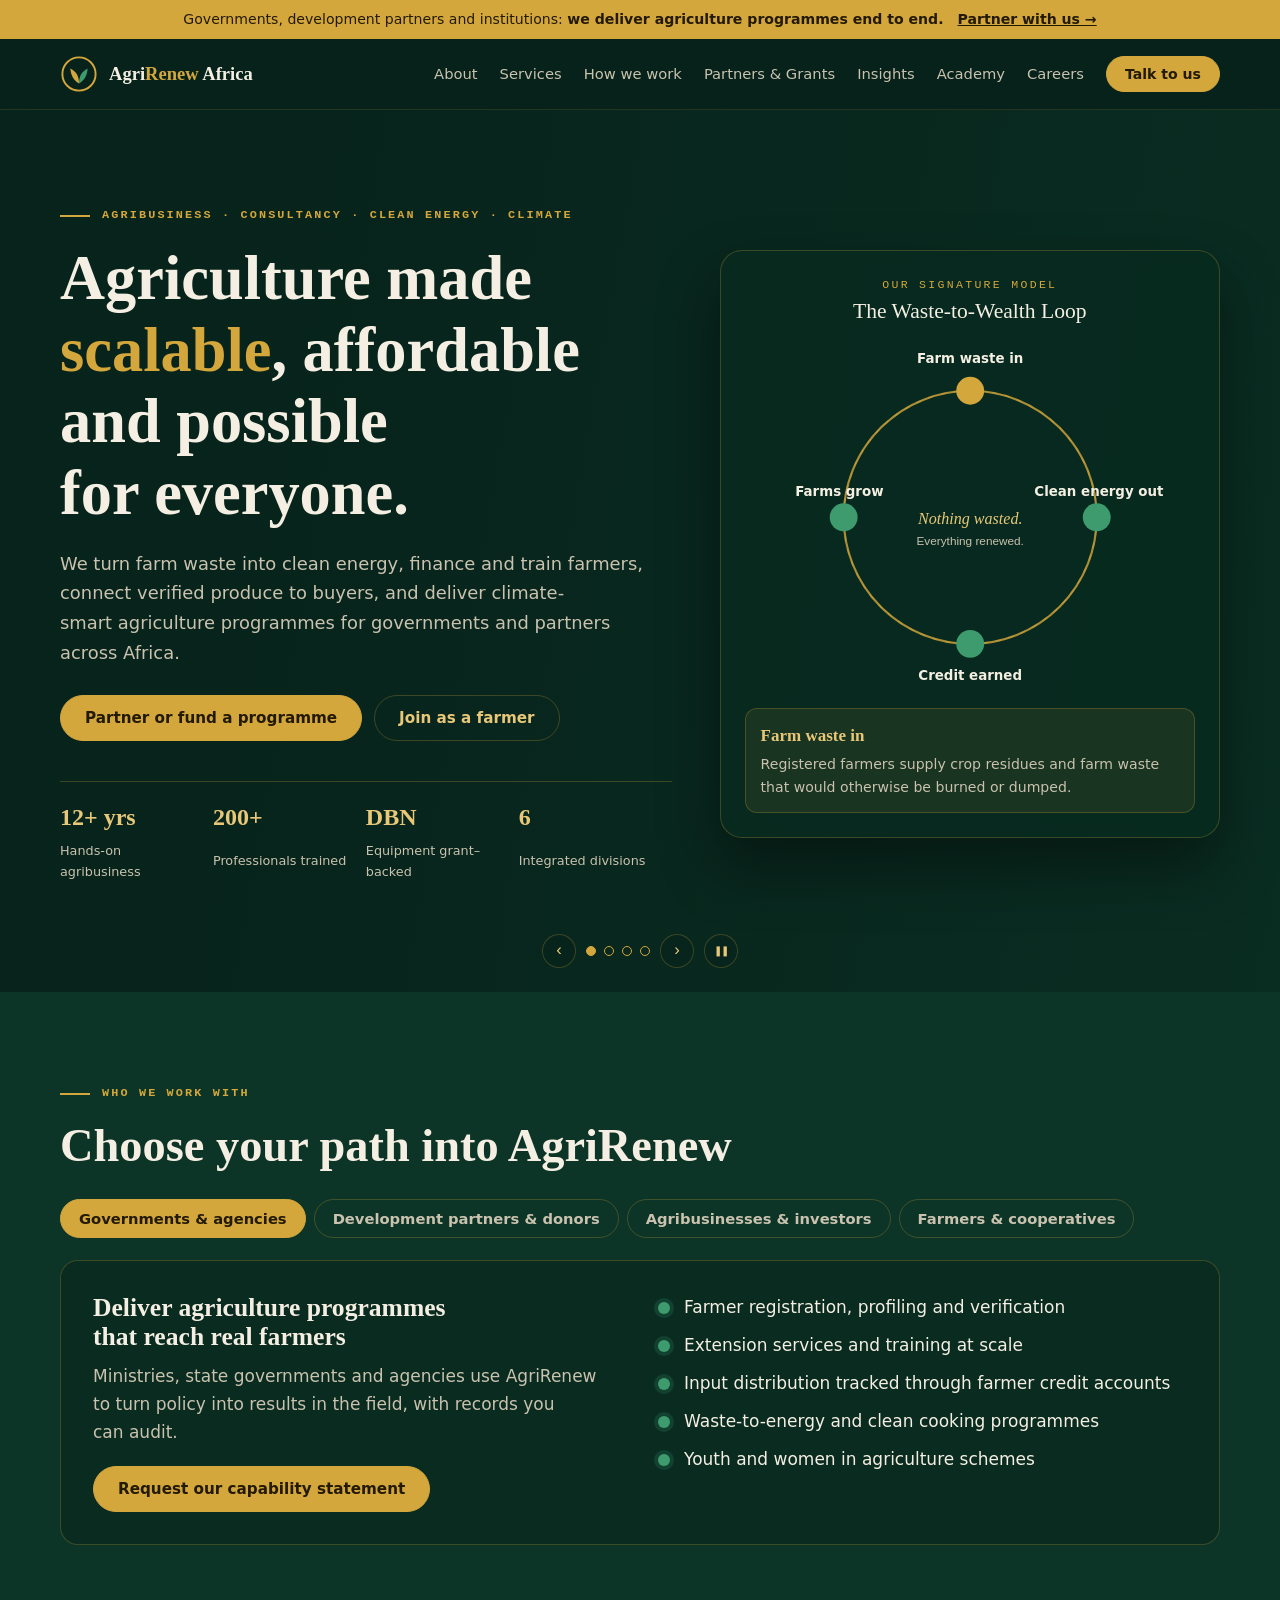
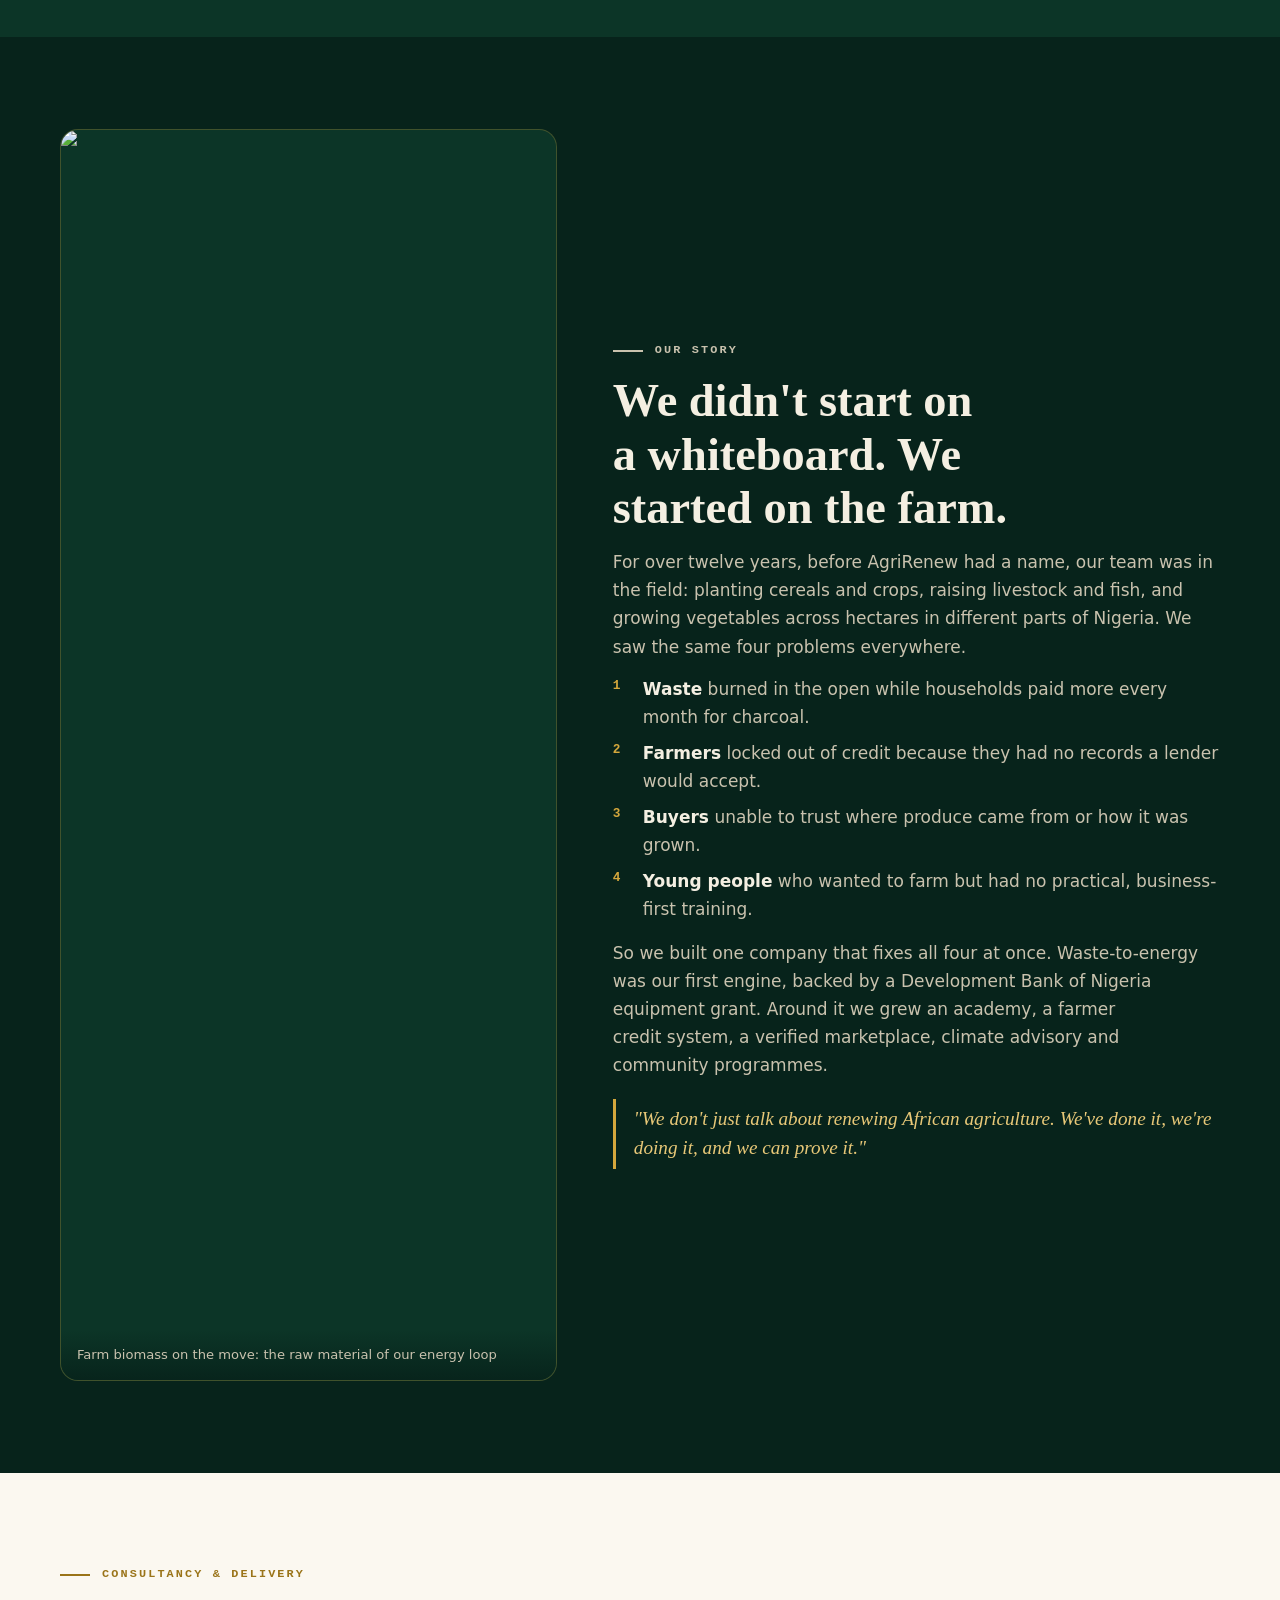
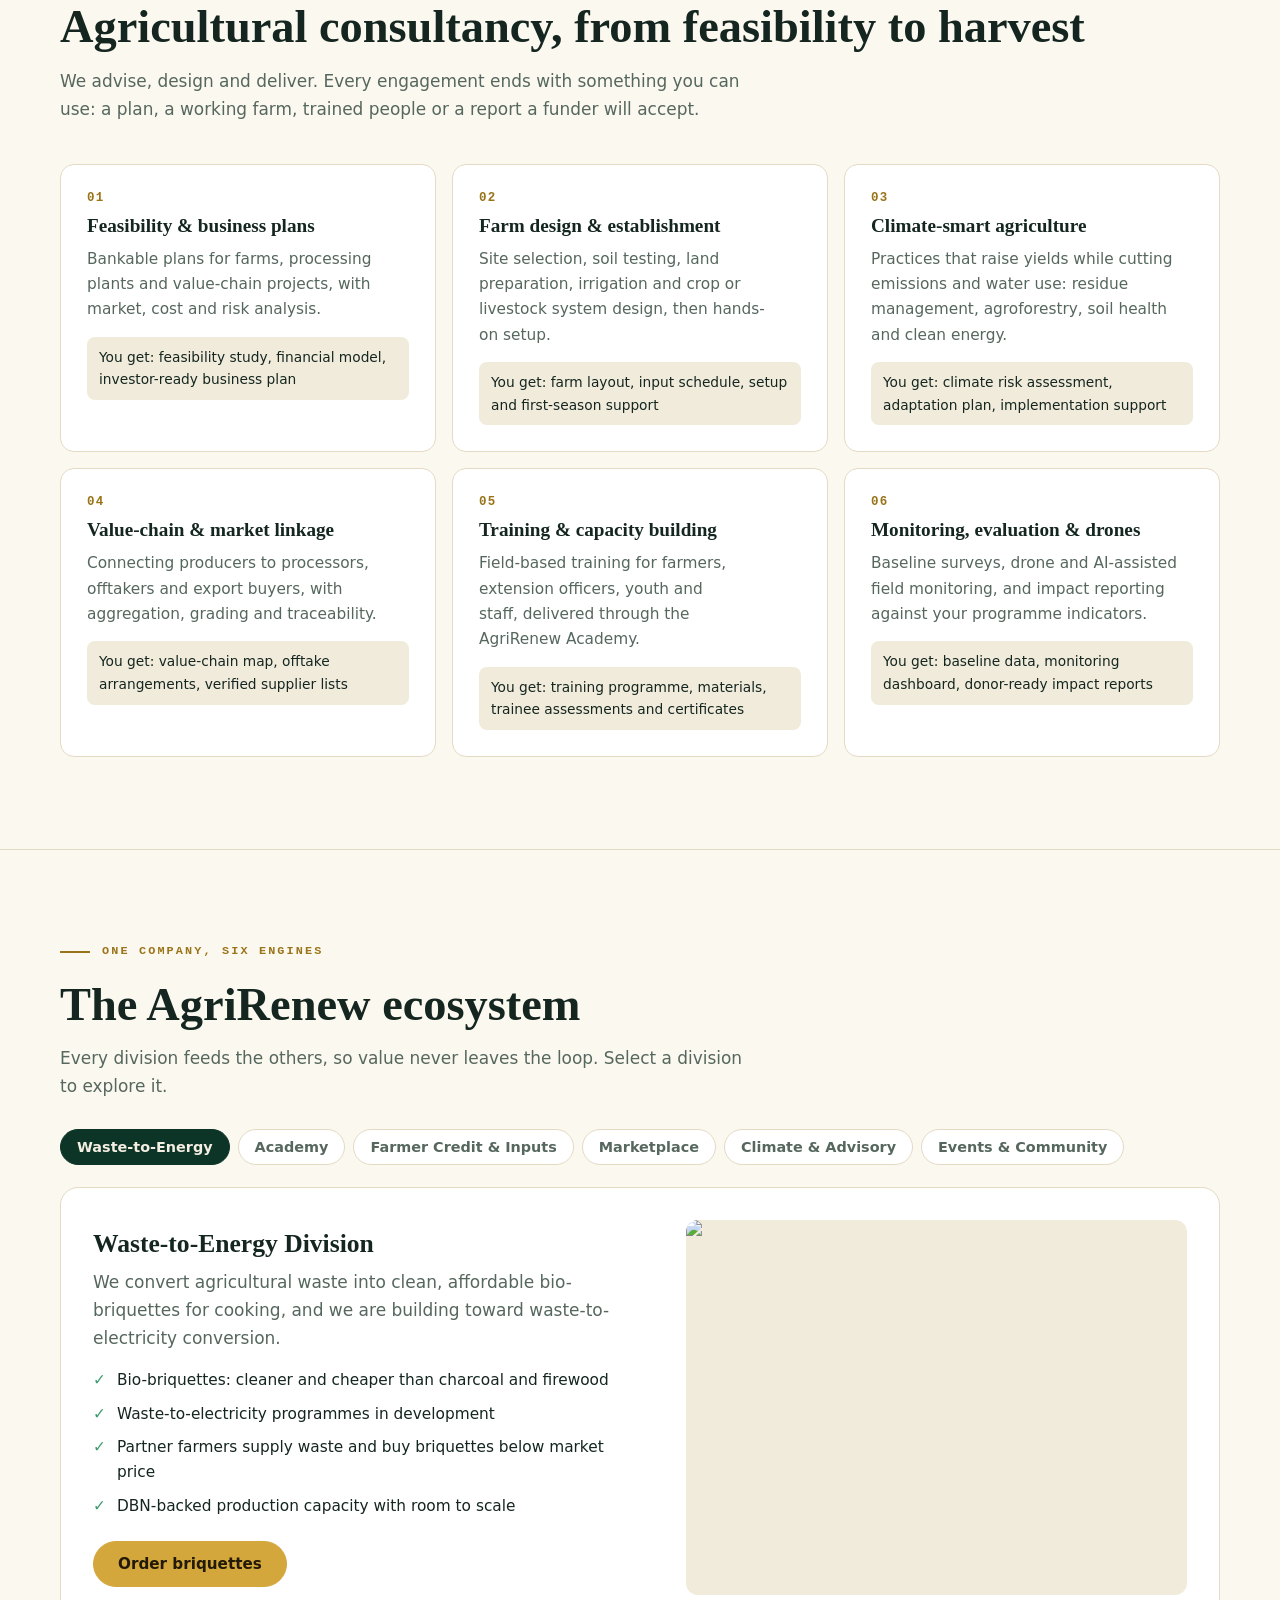
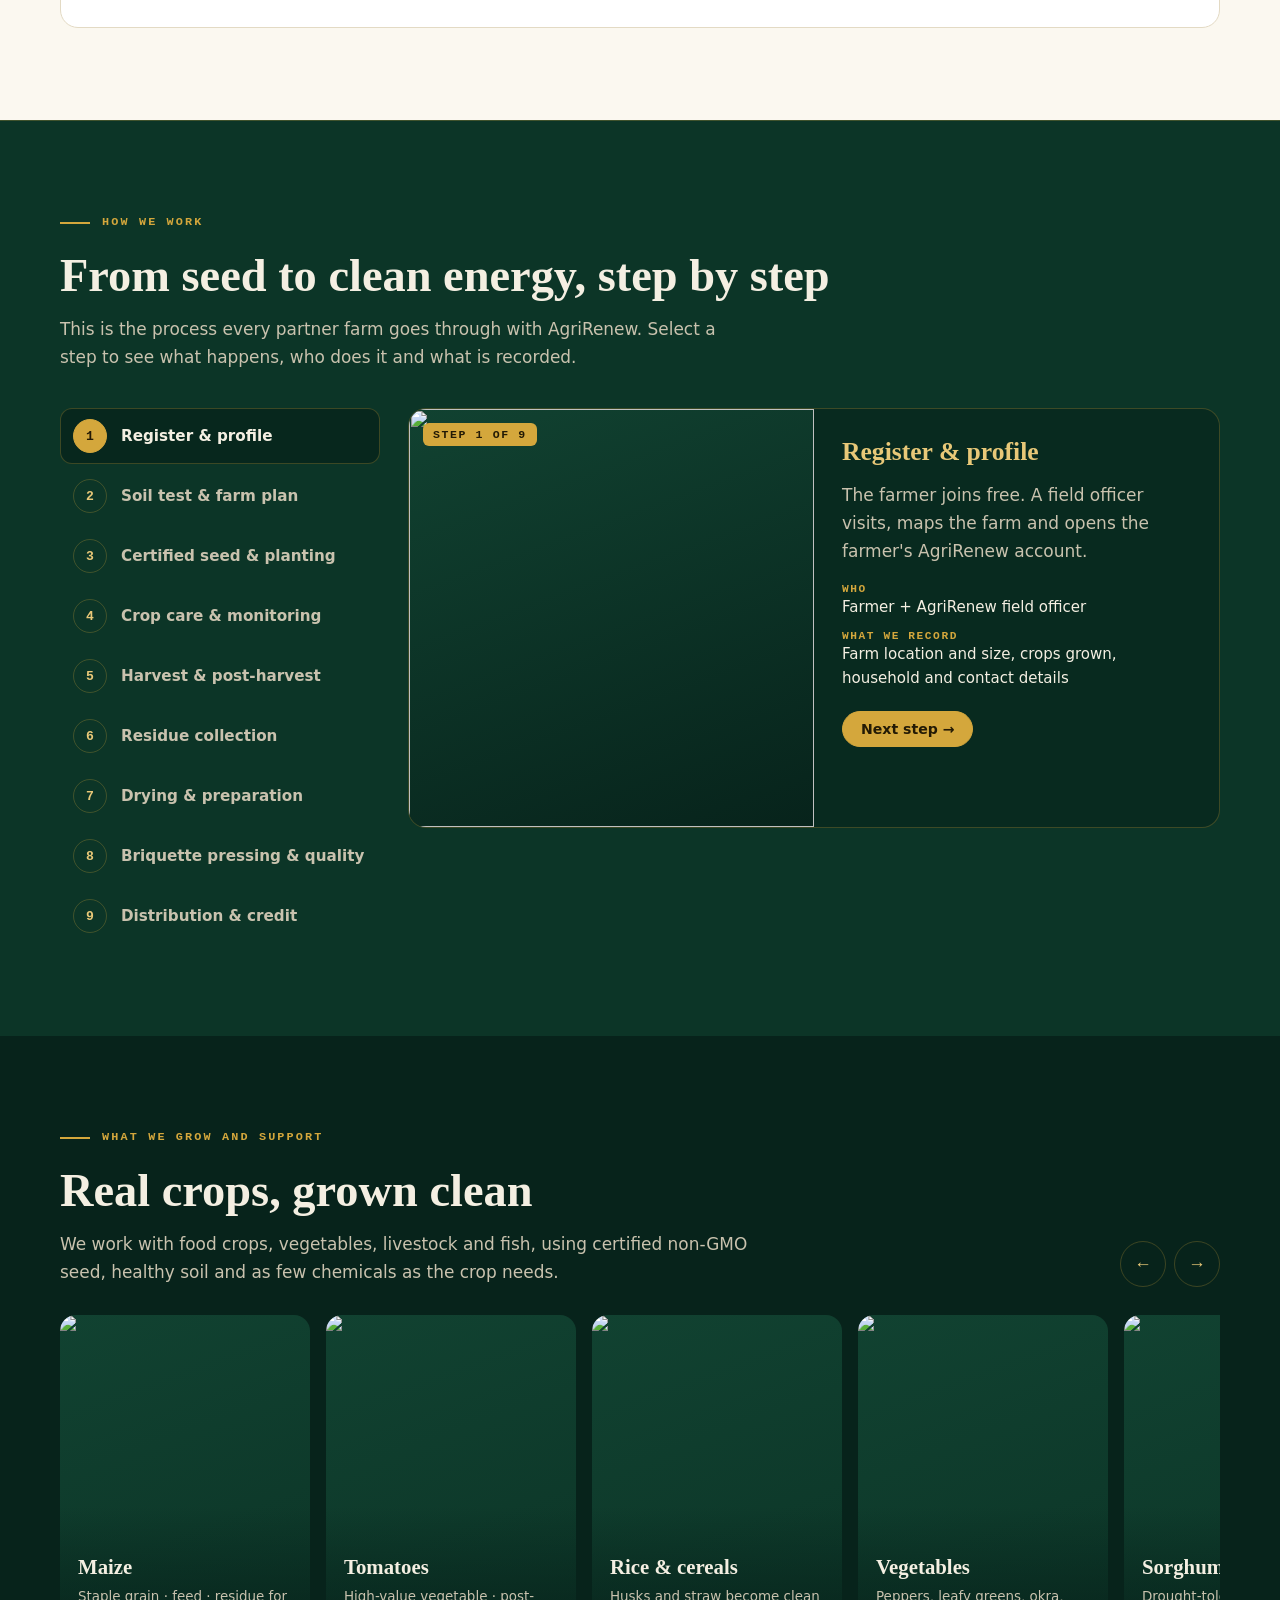
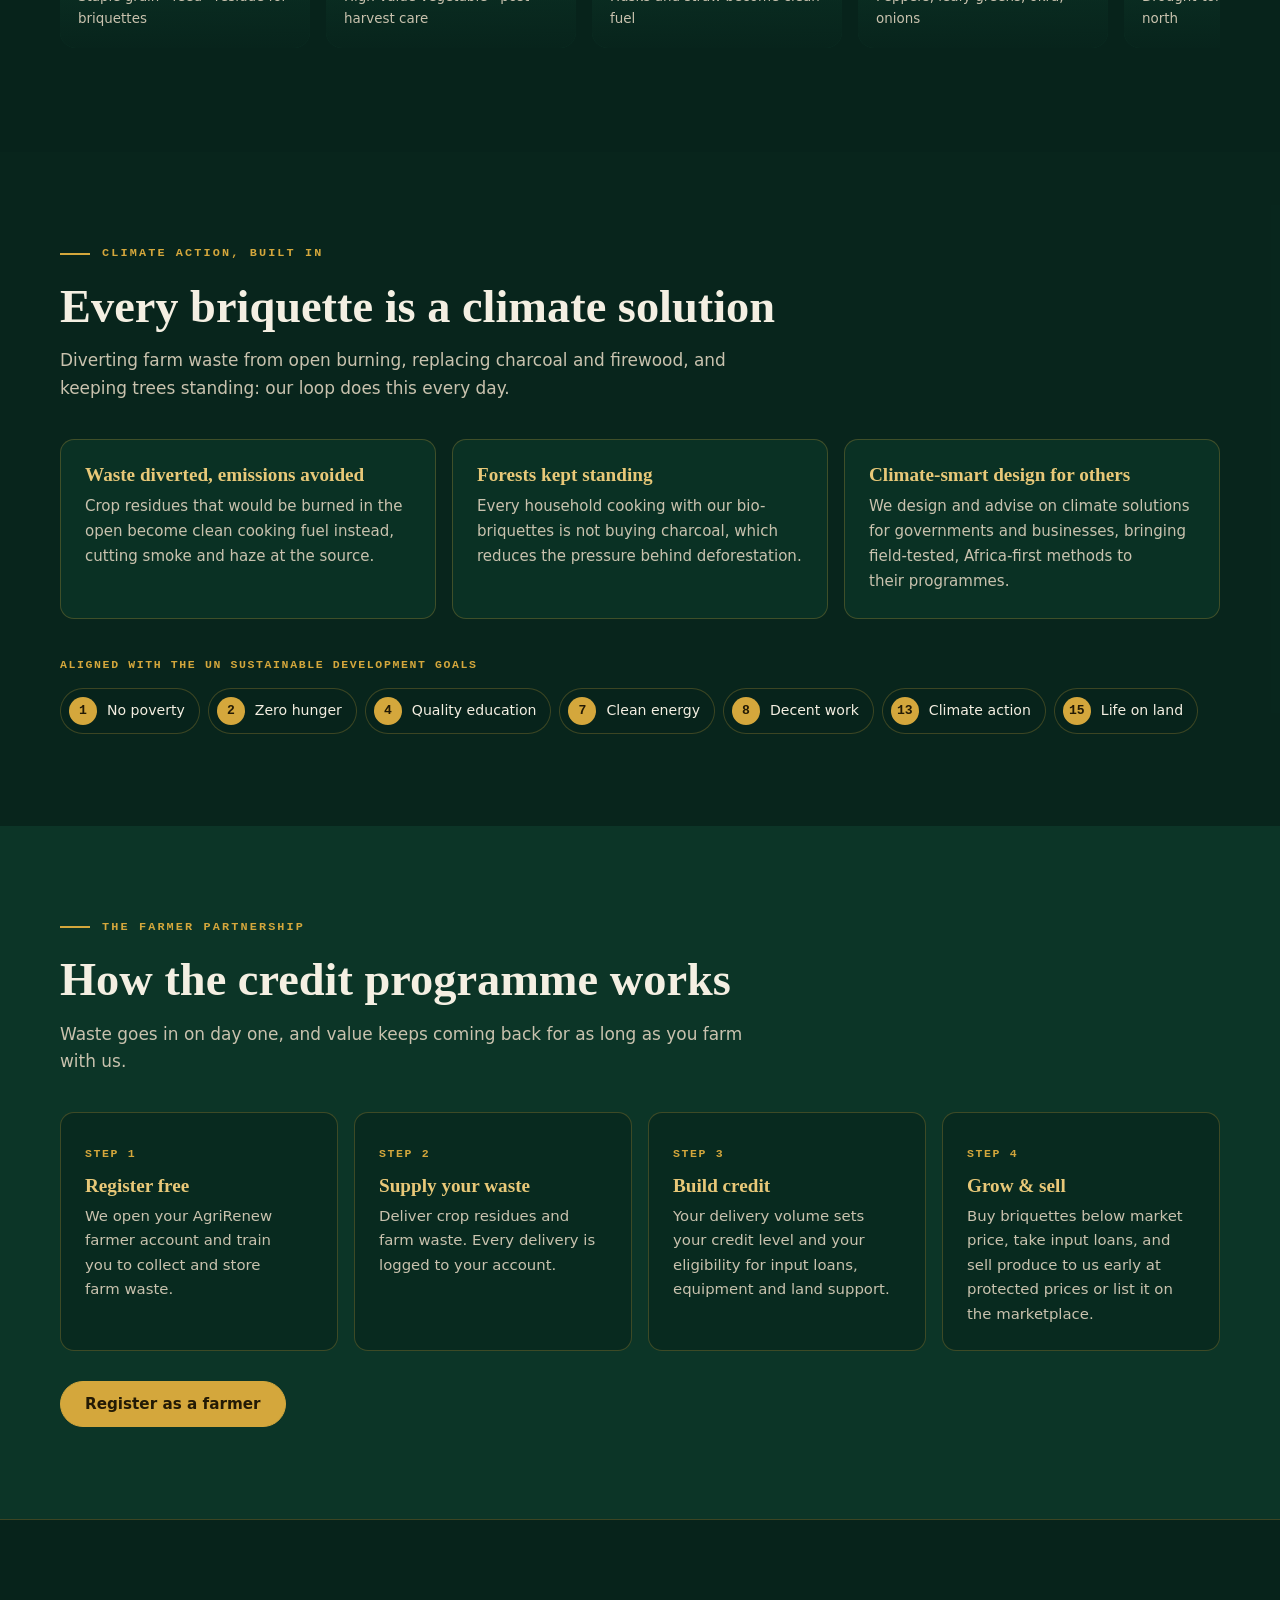
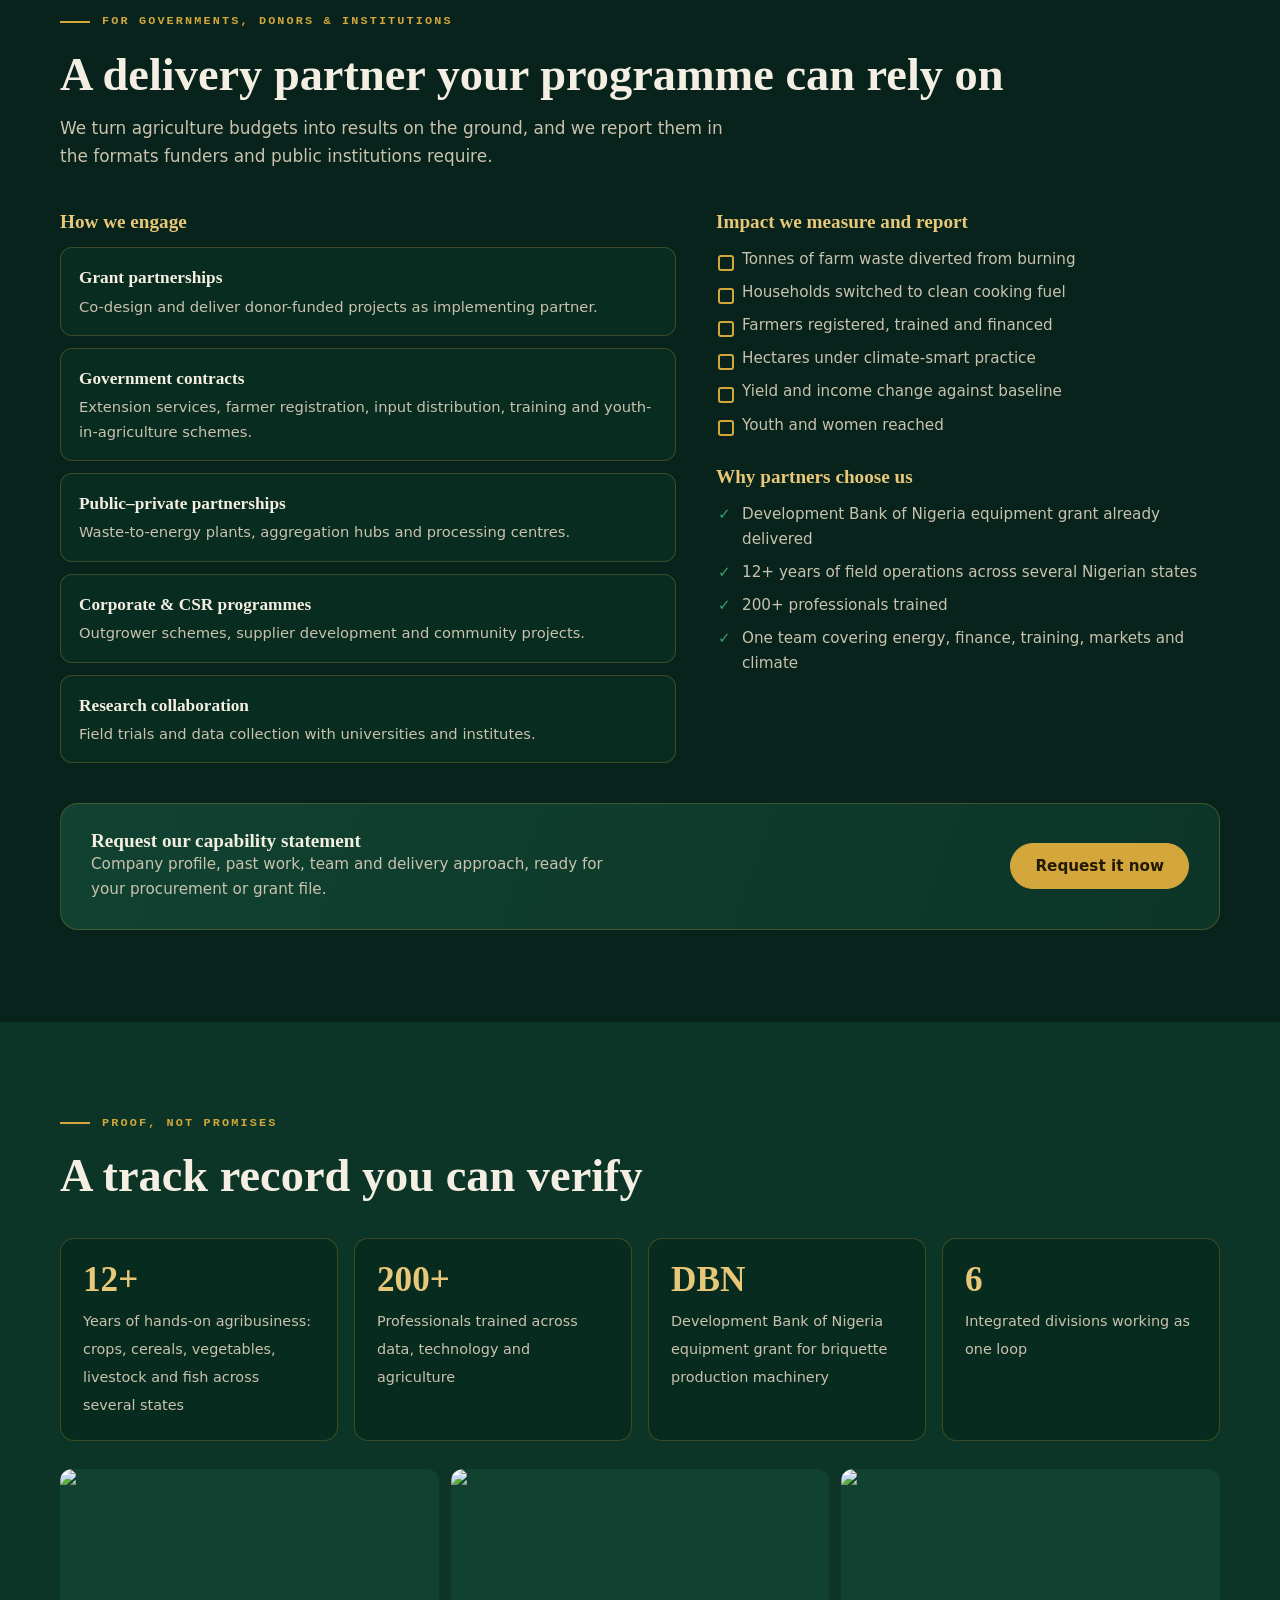
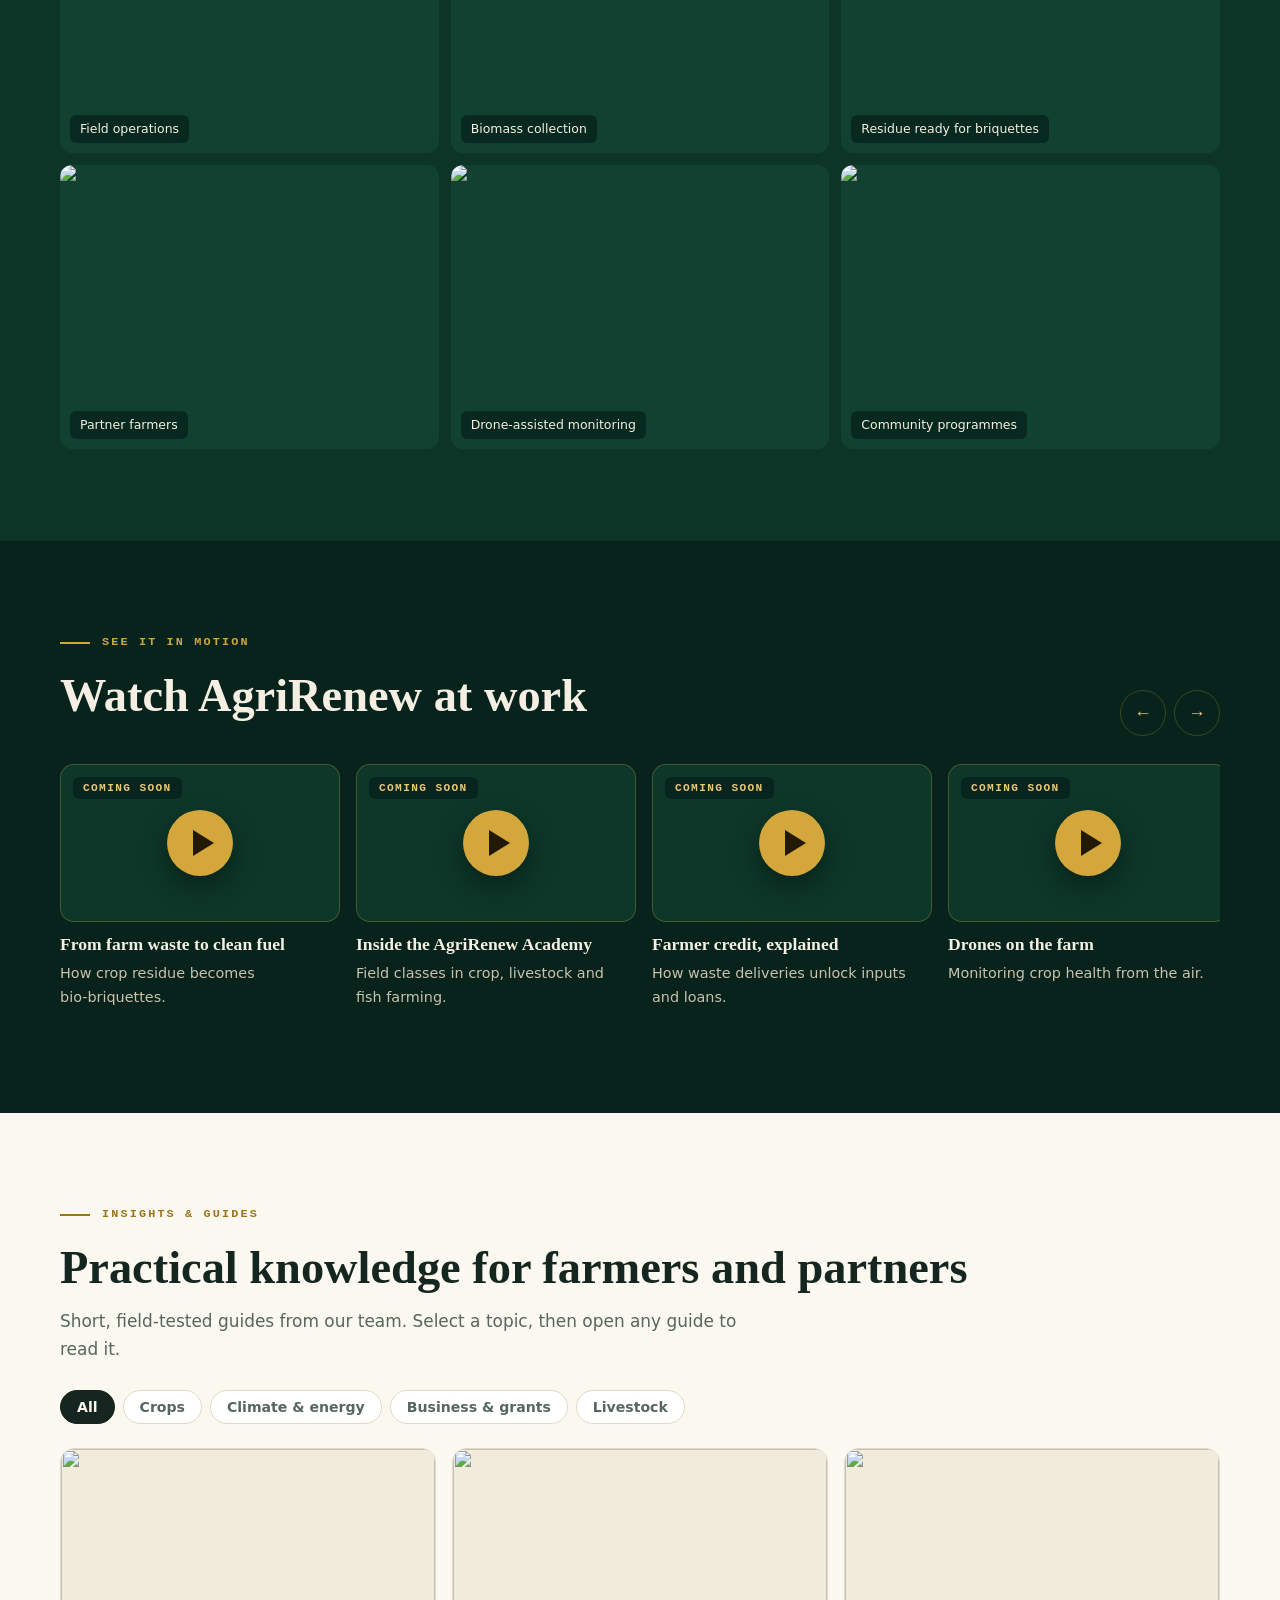
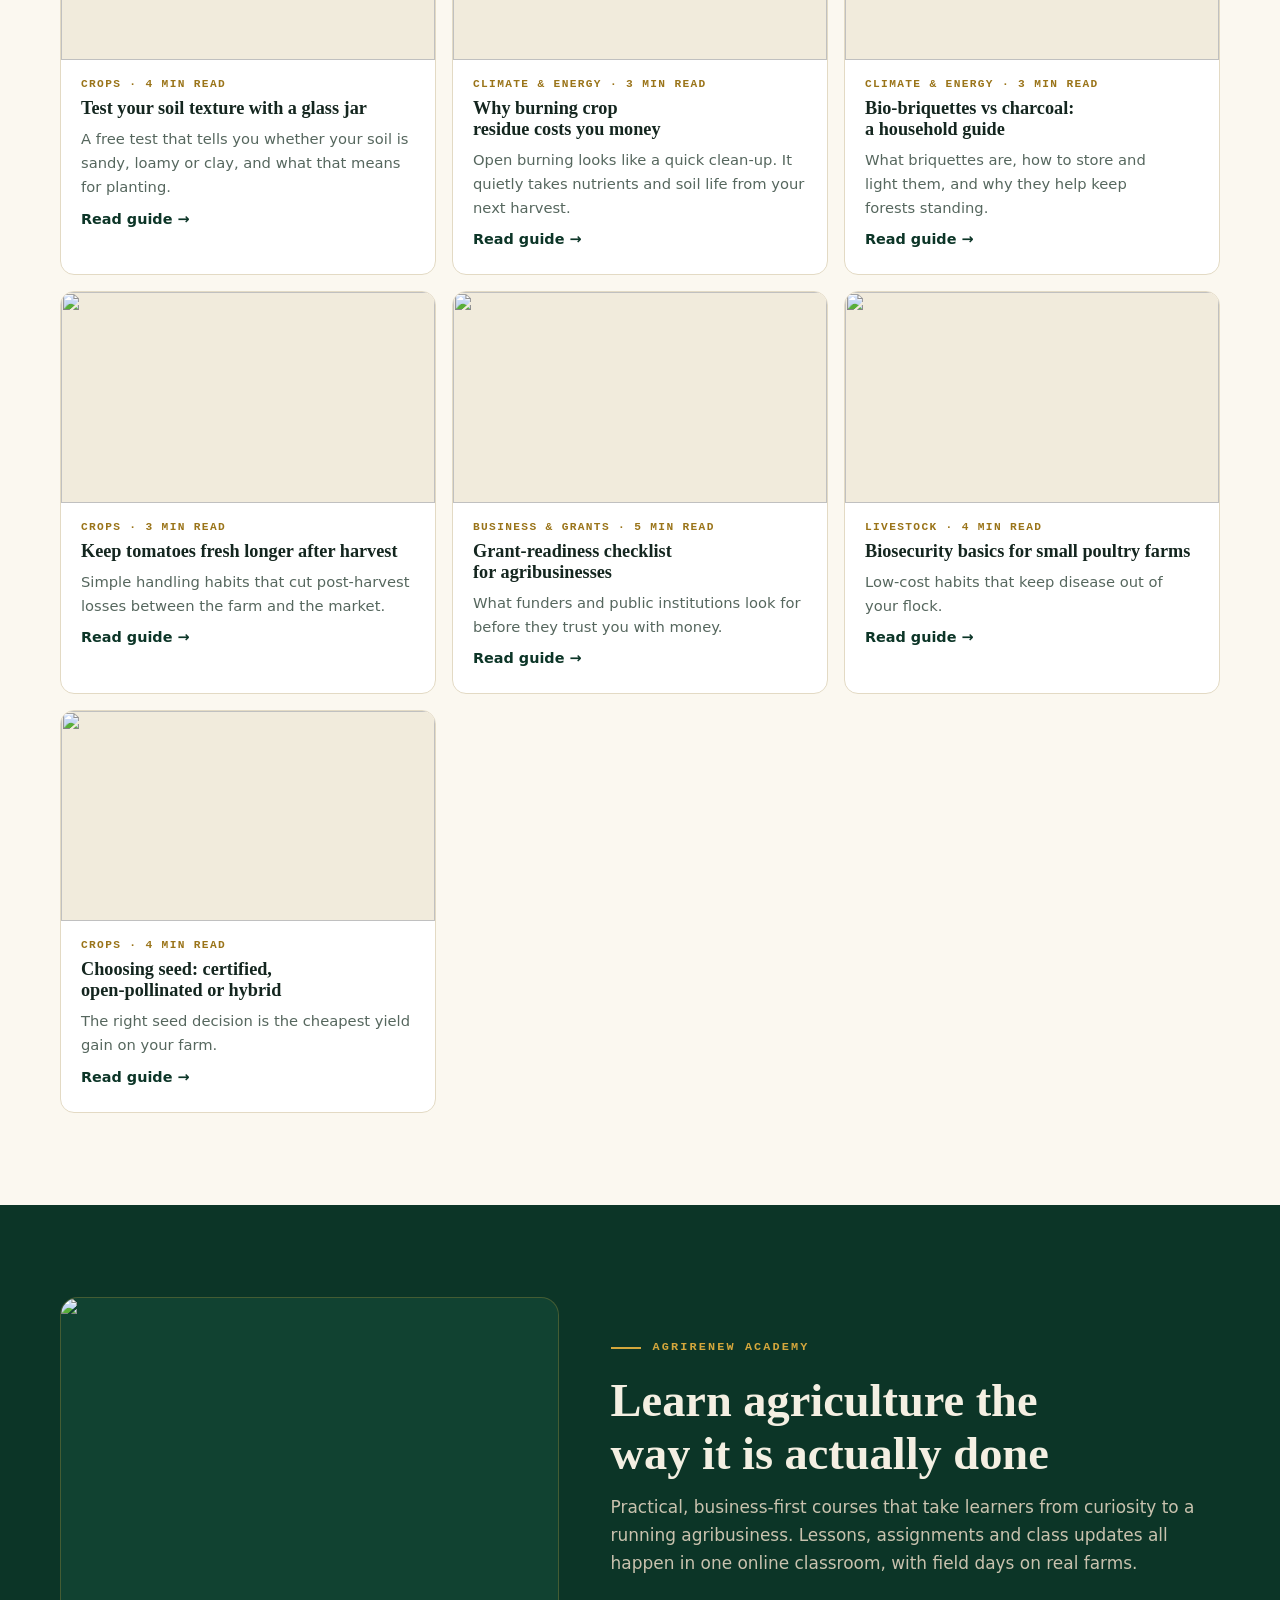
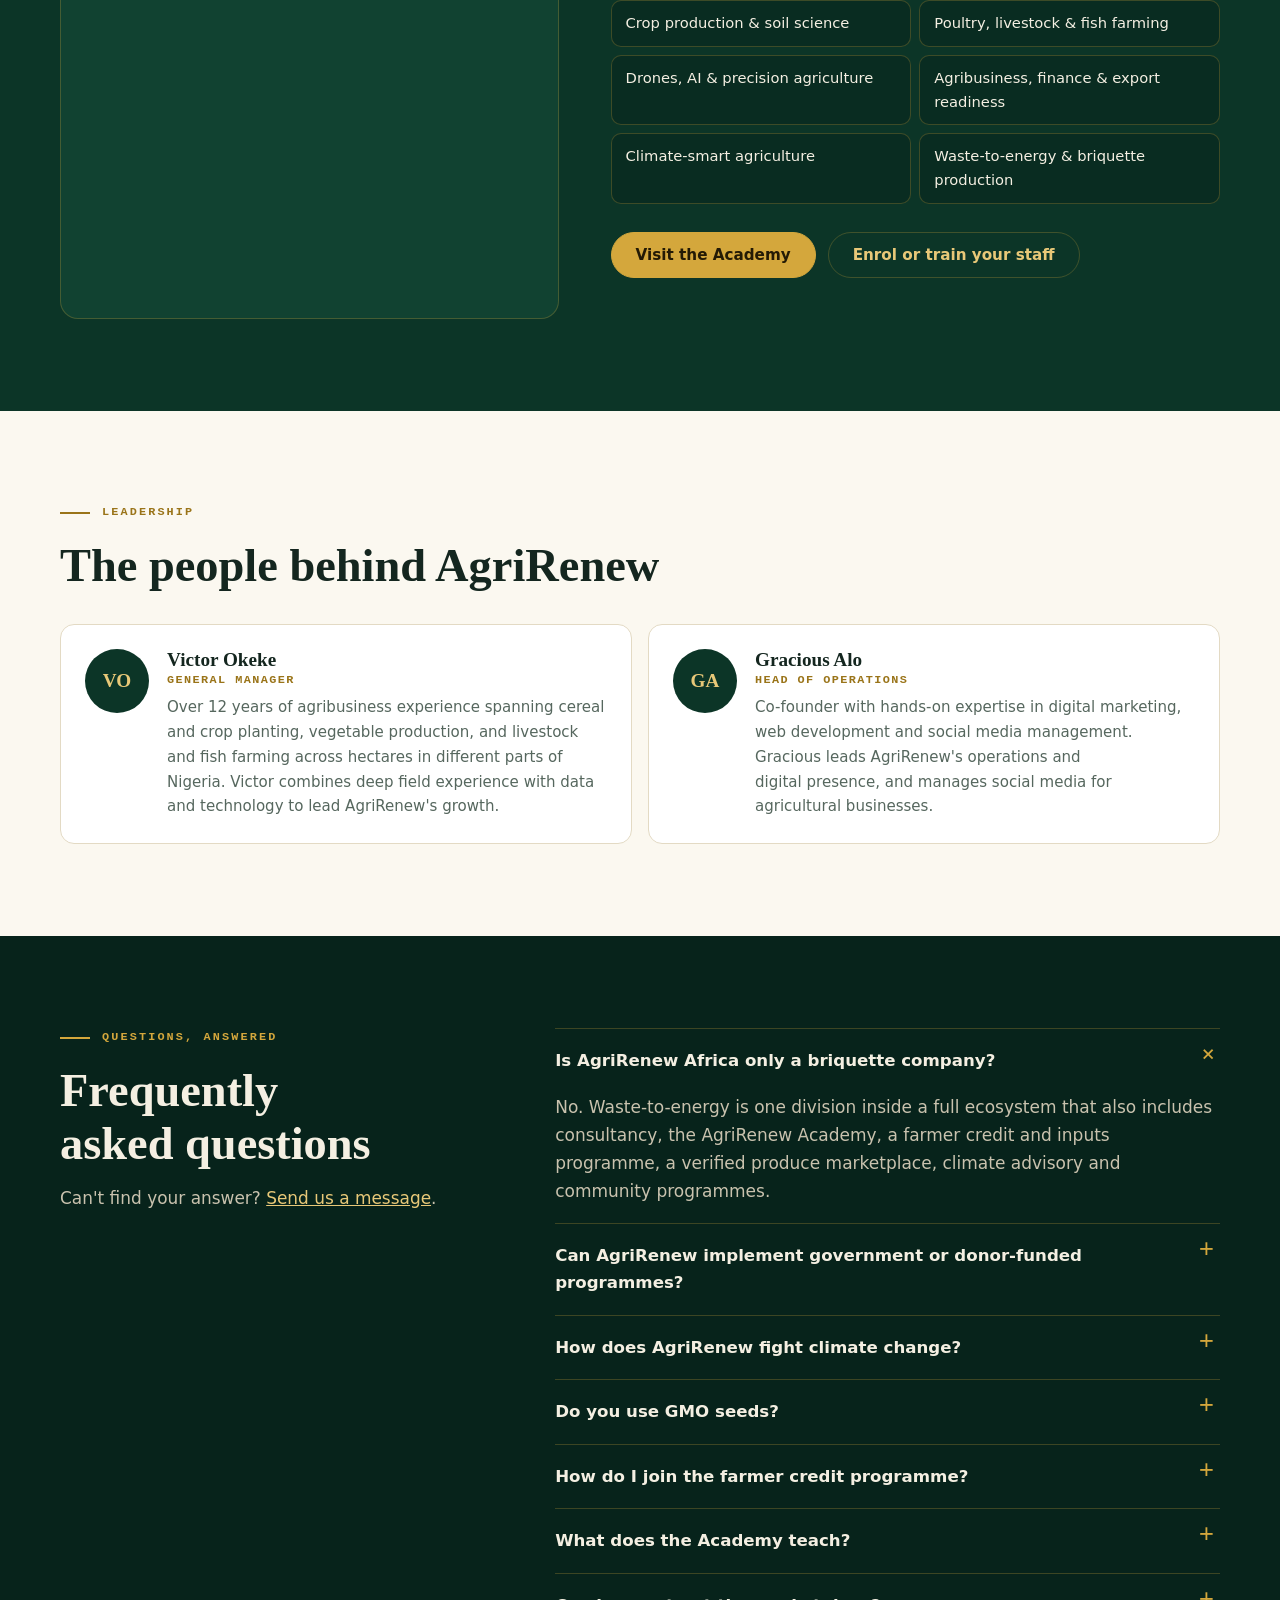
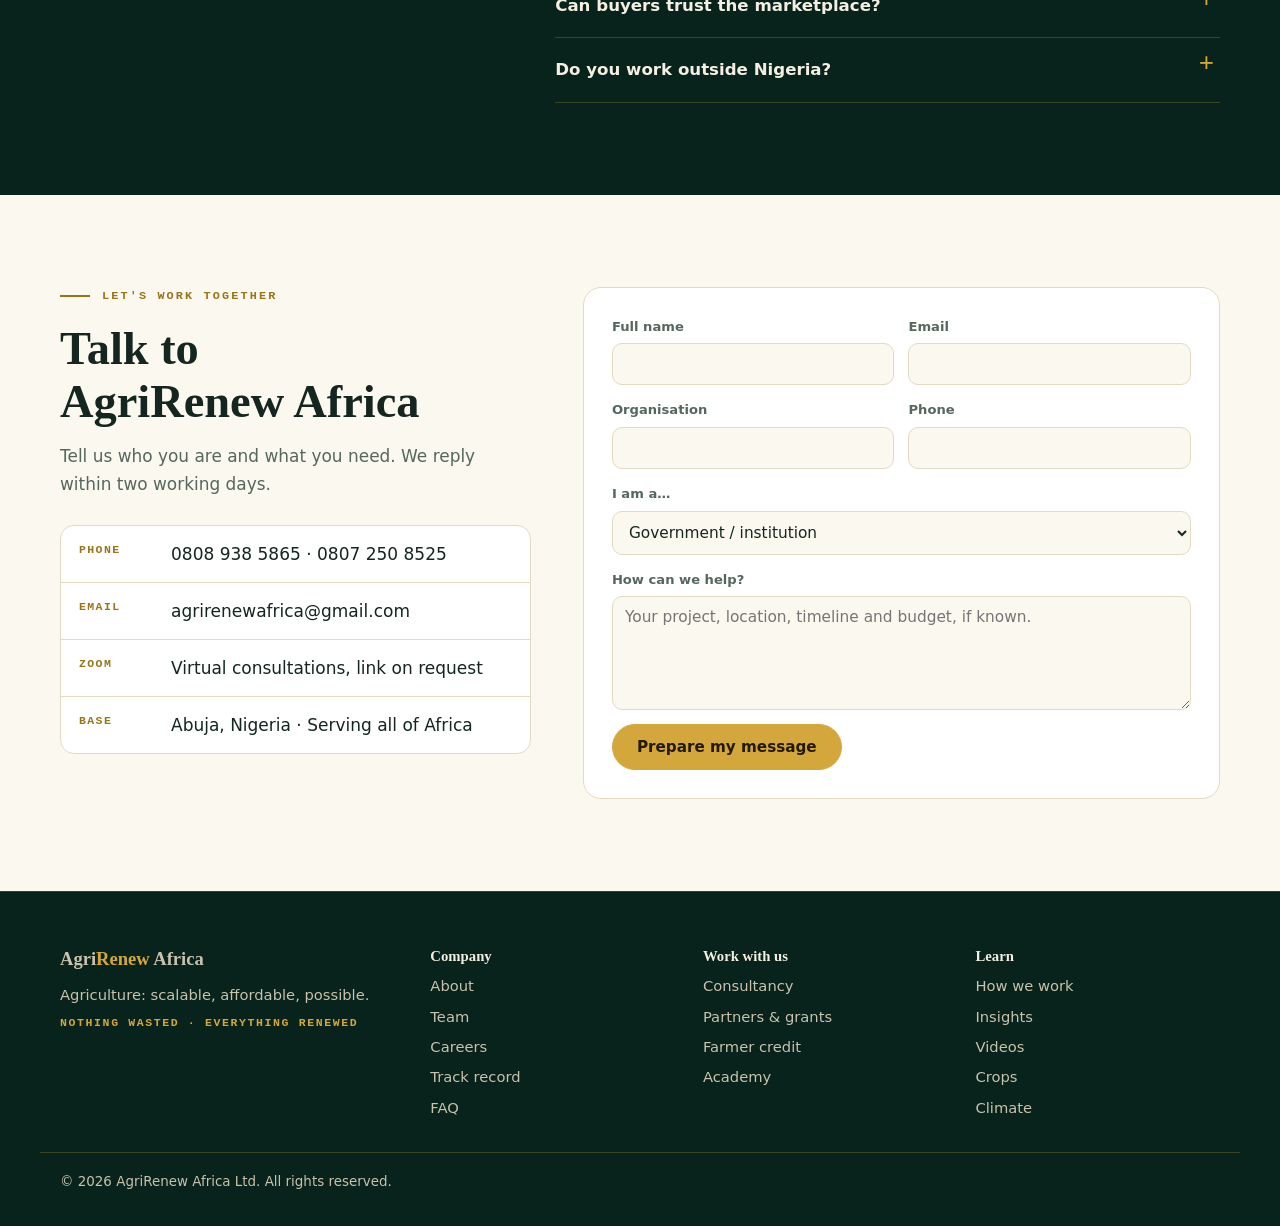
==== commit d9b7420f: "Add "How we work" process steps and a Careers page - Interactive nine-step walkthrough of the AgriRe" ====
--- a/index.html
+++ b/index.html
@@ -41,10 +41,11 @@
     <nav class="navlinks" id="navlinks" aria-label="Main">
       <a href="#story">About</a>
       <a href="#services">Services</a>
-      <a href="#ecosystem">Ecosystem</a>
+      <a href="#process">How we work</a>
       <a href="#partners">Partners &amp; Grants</a>
       <a href="#insights">Insights</a>
       <a href="#academy">Academy</a>
+      <a href="careers.html">Careers</a>
       <a class="btn sm" href="#contact">Talk to us</a>
     </nav>
   </div>
@@ -204,6 +205,19 @@
   </div>
 </section>
 
+<!-- ================= PROCESS ================= -->
+<section class="process" id="process">
+  <div class="wrap">
+    <p class="eyebrow">How we work</p>
+    <h2>From seed to clean energy, step by step</h2>
+    <p class="lede">This is the process every partner farm goes through with AgriRenew. Select a step to see what happens, who does it and what is recorded.</p>
+    <div class="proc" id="proc">
+      <ol class="proc-steps" id="procSteps" role="tablist" aria-label="Process steps"></ol>
+      <div class="proc-view" id="procView" role="tabpanel" aria-live="polite"></div>
+    </div>
+  </div>
+</section>
+
 <!-- ================= CROPS CAROUSEL ================= -->
 <section class="crops" id="crops">
   <div class="wrap">
@@ -544,9 +558,9 @@
       <p>Agriculture: scalable, affordable, possible.</p>
       <p class="mono gold">Nothing wasted · Everything renewed</p>
     </div>
-    <nav aria-label="Company"><b>Company</b><a href="#story">About</a><a href="#team">Team</a><a href="#impact">Track record</a><a href="#faq">FAQ</a></nav>
+    <nav aria-label="Company"><b>Company</b><a href="#story">About</a><a href="#team">Team</a><a href="careers.html">Careers</a><a href="#impact">Track record</a><a href="#faq">FAQ</a></nav>
     <nav aria-label="Work with us"><b>Work with us</b><a href="#services">Consultancy</a><a href="#partners">Partners &amp; grants</a><a href="#credit">Farmer credit</a><a href="#academy">Academy</a></nav>
-    <nav aria-label="Learn"><b>Learn</b><a href="#insights">Insights</a><a href="#watch">Videos</a><a href="#crops">Crops</a><a href="#climate">Climate</a></nav>
+    <nav aria-label="Learn"><b>Learn</b><a href="#process">How we work</a><a href="#insights">Insights</a><a href="#watch">Videos</a><a href="#crops">Crops</a><a href="#climate">Climate</a></nav>
   </div>
   <div class="wrap foot-base">© <span id="year">2026</span> AgriRenew Africa Ltd. All rights reserved.</div>
 </footer>
--- a/assets/styles.css
+++ b/assets/styles.css
@@ -22,6 +22,7 @@
   --sans:'Archivo',system-ui,-apple-system,'Segoe UI',Arial,sans-serif;
   --mono:'Space Grotesk',ui-monospace,Menlo,Consolas,monospace;
 }
+[hidden]{display:none!important}
 *{margin:0;padding:0;box-sizing:border-box}
 html{scroll-behavior:smooth;scroll-padding-top:86px}
 body{background:var(--ink);color:var(--cream);font-family:var(--sans);font-size:17px;line-height:1.65;-webkit-font-smoothing:antialiased}
@@ -312,6 +313,36 @@
 .foot-base{margin-top:32px;padding-top:18px;border-top:1px solid var(--line);font-size:.84rem}
 .sticky-cta{display:none}
 
+/* ---------- process stepper ---------- */
+.process{background:var(--forest);border-top:1px solid var(--line)}
+.proc{display:grid;grid-template-columns:320px 1fr;gap:28px;margin-top:36px;align-items:start}
+.proc-steps{list-style:none;display:grid;gap:4px;counter-reset:ps;position:relative}
+.proc-steps li{counter-increment:ps}
+.proc-steps button{width:100%;display:grid;grid-template-columns:36px 1fr;gap:12px;align-items:center;text-align:left;background:transparent;border:1px solid transparent;border-radius:12px;padding:10px 12px;color:var(--cream-dim);font:600 .95rem var(--sans);cursor:pointer}
+.proc-steps button::before{content:counter(ps);width:32px;height:32px;border-radius:50%;display:grid;place-items:center;border:1.5px solid var(--line);font:600 .82rem var(--mono);color:var(--gold-soft)}
+.proc-steps button:hover{background:rgba(7,35,27,.45)}
+.proc-steps button[aria-selected="true"]{background:rgba(7,35,27,.7);border-color:var(--line);color:var(--cream)}
+.proc-steps button[aria-selected="true"]::before{background:var(--gold);color:#231a05;border-color:var(--gold)}
+.proc-steps button.past::before{background:var(--leaf);border-color:var(--leaf);color:#fff}
+.proc-view{display:grid;grid-template-columns:1fr 1fr;gap:0;border:1px solid var(--line);border-radius:18px;overflow:hidden;background:rgba(7,35,27,.6);min-height:420px}
+.proc-view figure{position:relative;background:linear-gradient(160deg,var(--forest-2),var(--ink))}
+.proc-view img{width:100%;height:100%;object-fit:cover;color:transparent;min-height:260px}
+.proc-view figcaption{position:absolute;left:14px;top:14px;font:600 .72rem var(--mono);letter-spacing:.14em;text-transform:uppercase;background:var(--gold);color:#231a05;padding:5px 10px;border-radius:6px}
+.proc-body{padding:28px;display:grid;gap:14px;align-content:start}
+.proc-body h3{font-size:1.6rem;color:var(--gold-soft)}
+.proc-body p{color:var(--cream-dim)}
+.proc-body dl{display:grid;gap:10px;margin-top:4px}
+.proc-body dt{font:600 .7rem var(--mono);letter-spacing:.14em;text-transform:uppercase;color:var(--gold)}
+.proc-body dd{font-size:.94rem;color:var(--cream)}
+.proc-nav{display:flex;gap:10px;margin-top:6px}
+@media (max-width:980px){
+  .proc{grid-template-columns:1fr}
+  .proc-steps{grid-auto-flow:column;grid-auto-columns:max-content;overflow-x:auto;padding-bottom:6px}
+  .proc-steps button{grid-template-columns:32px auto}
+  .proc-view{grid-template-columns:1fr}
+  .proc-view img{aspect-ratio:16/9;min-height:0}
+}
+
 /* ---------- responsive ---------- */
 @media (max-width:1060px){
   .navlinks{gap:16px}
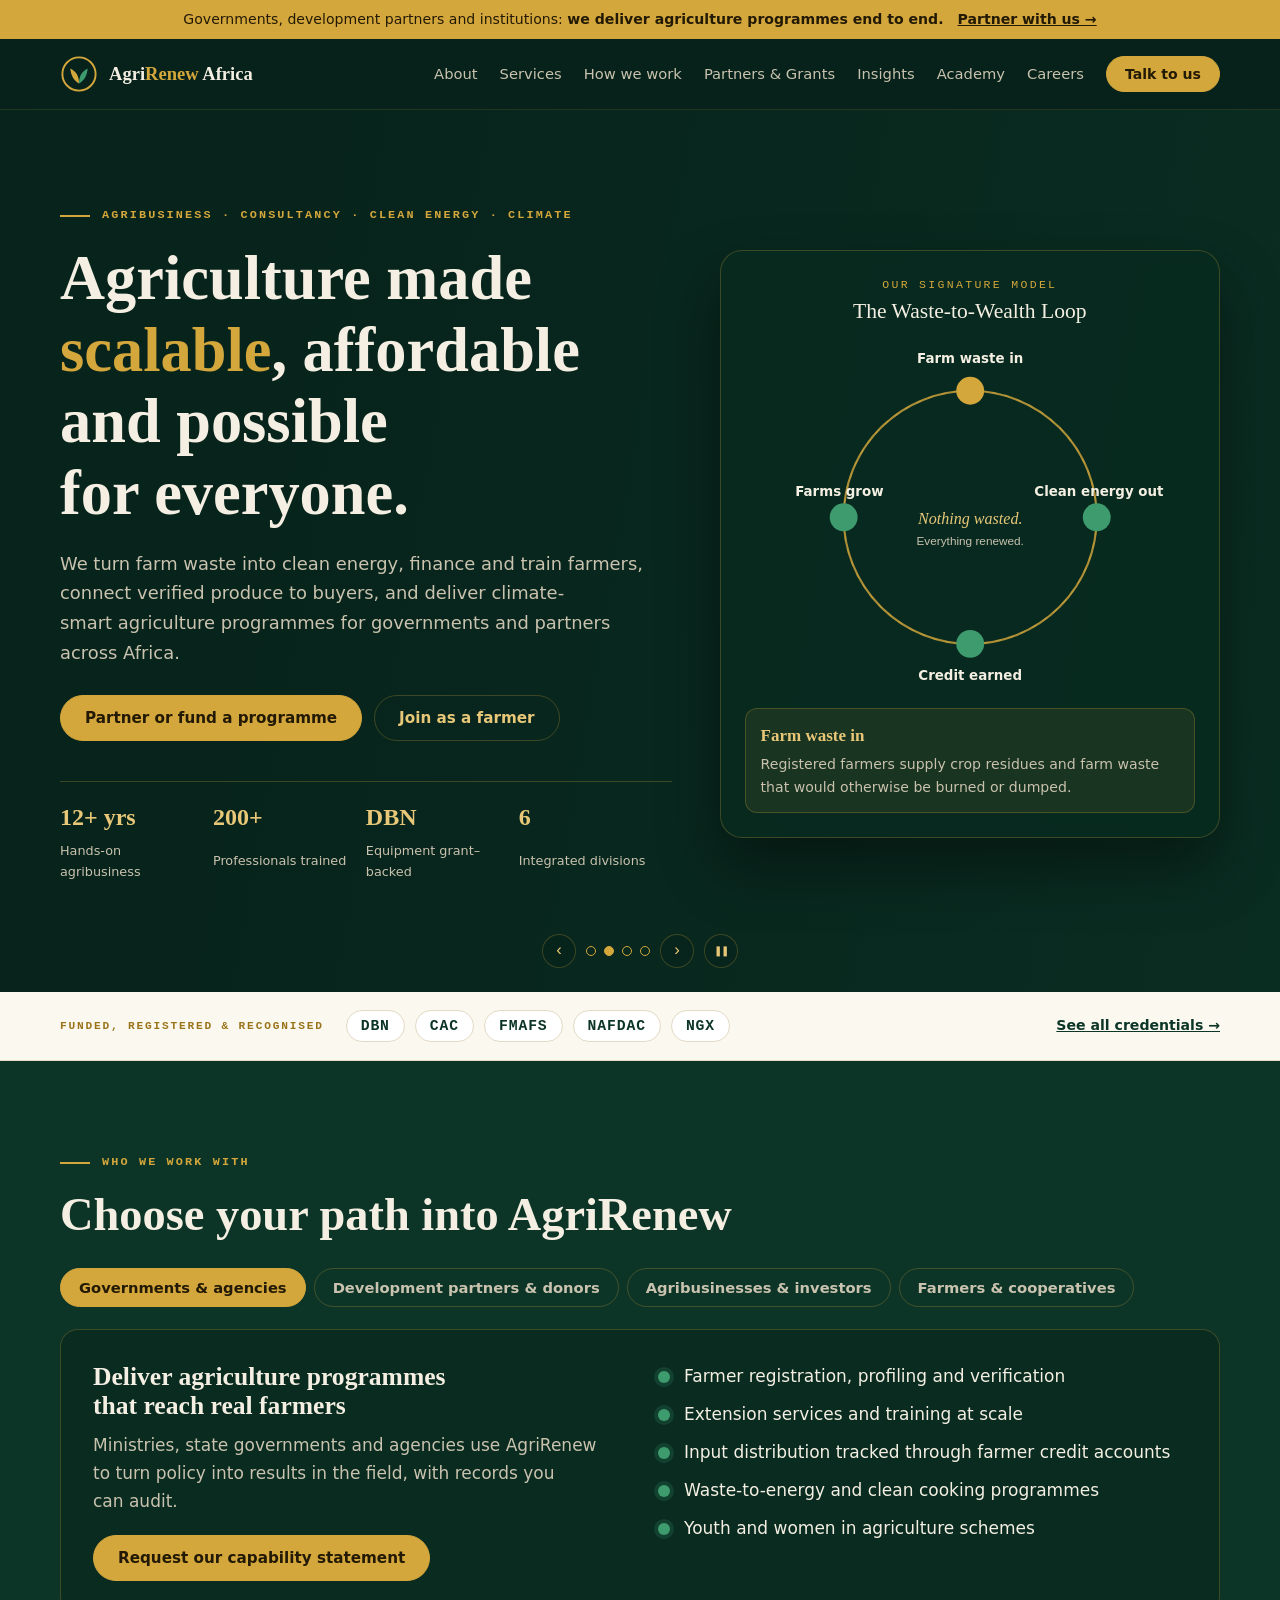
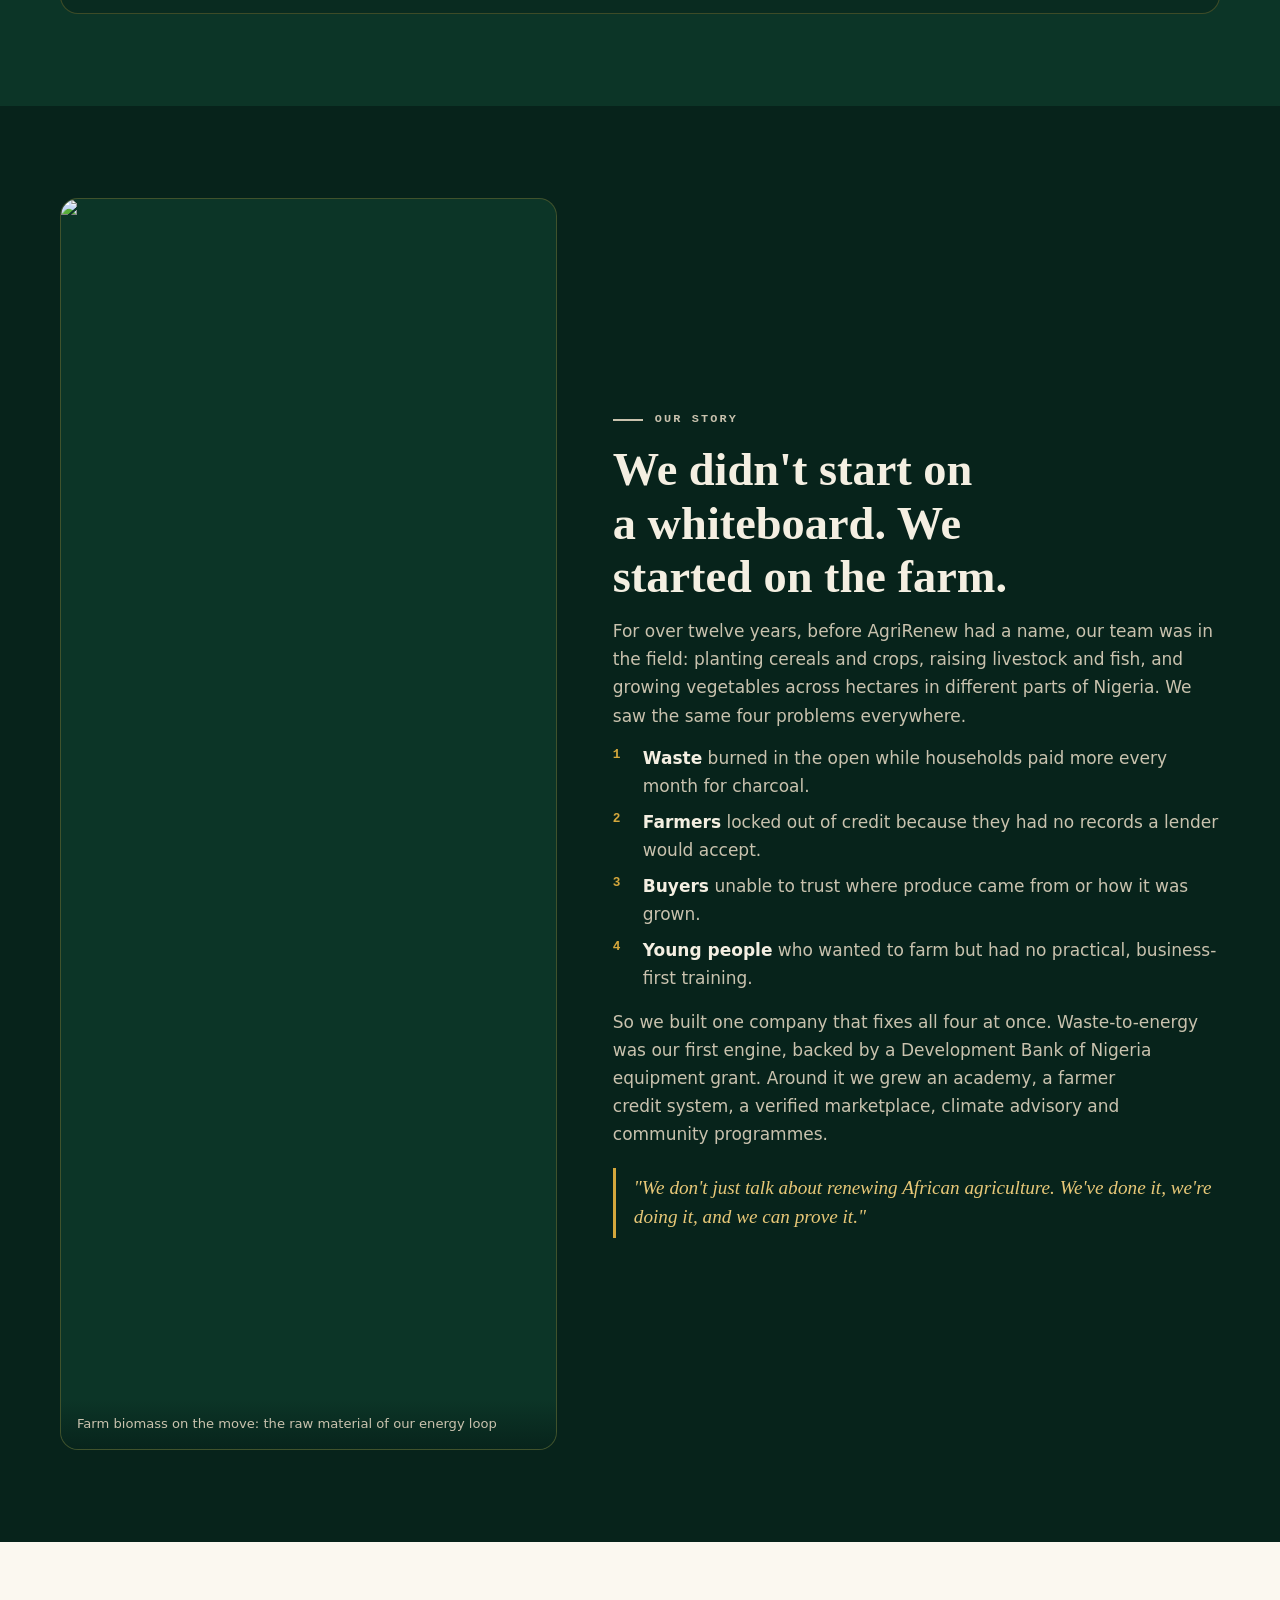
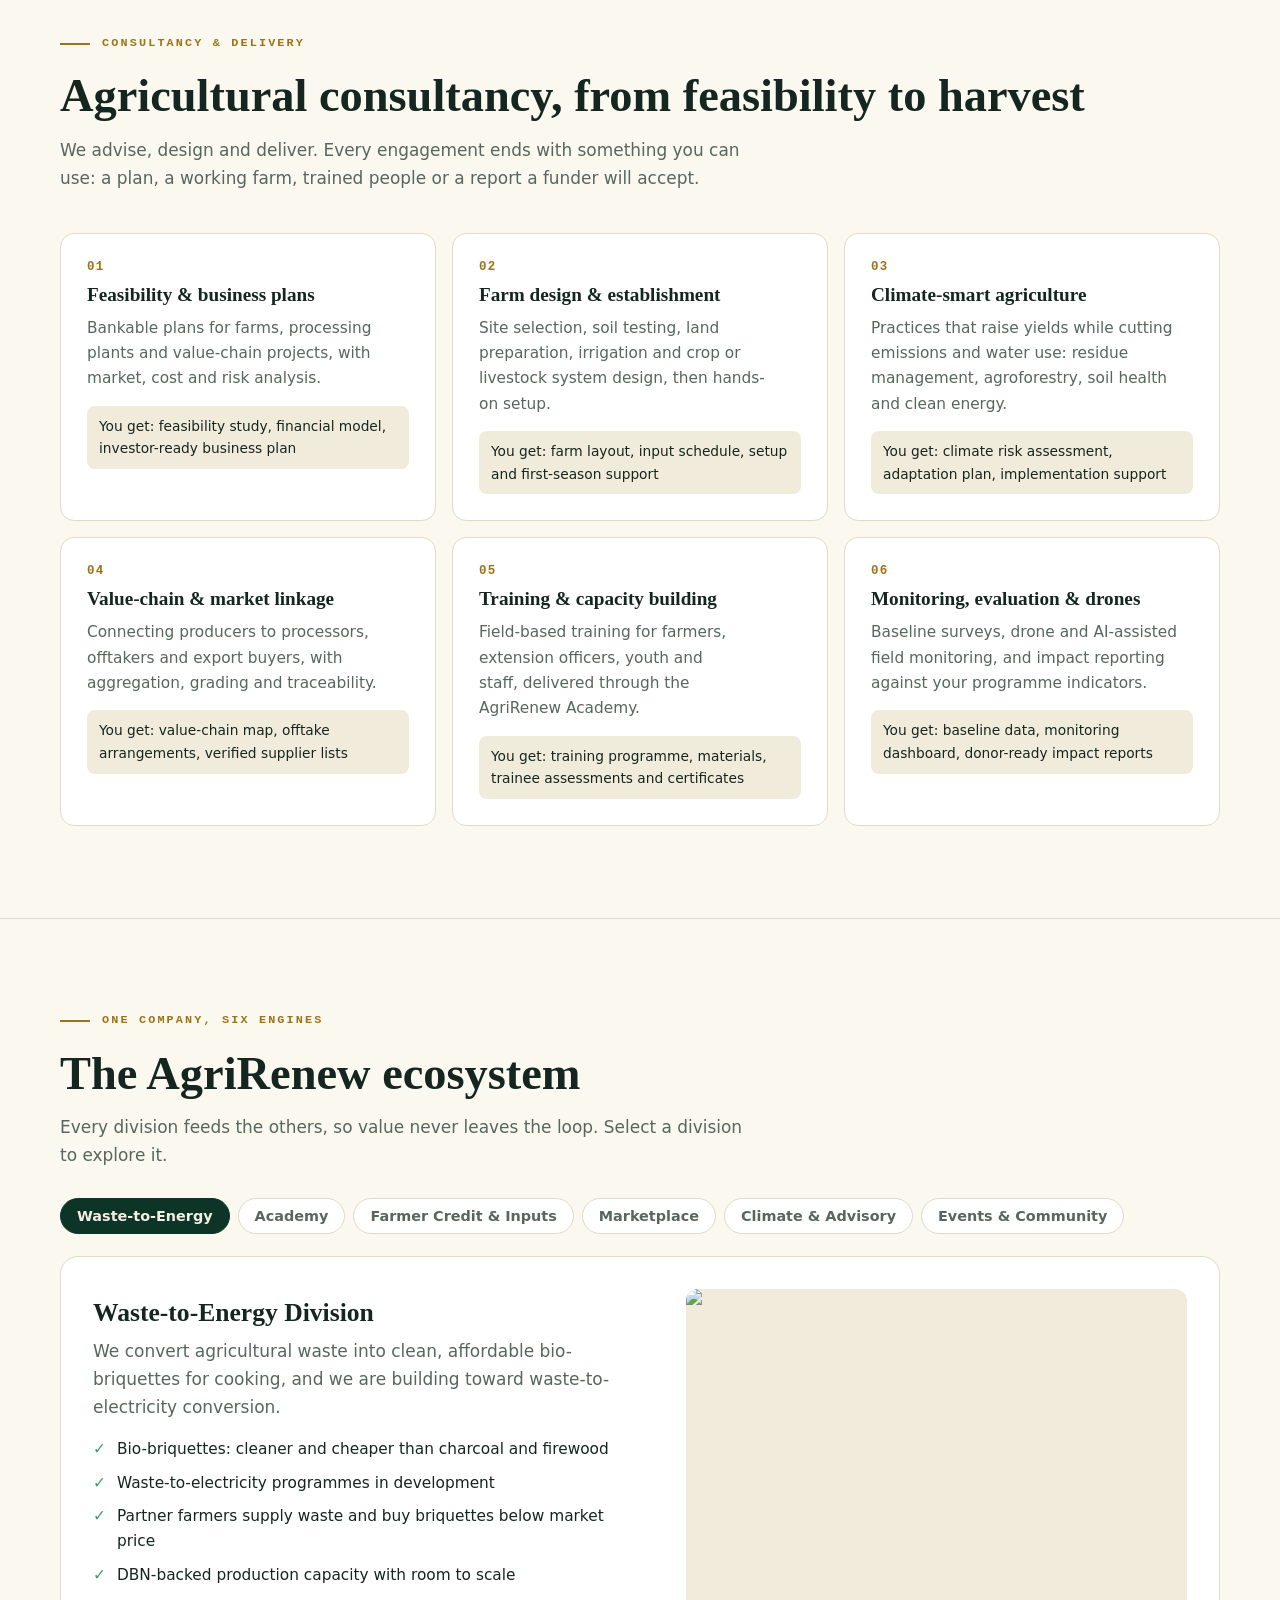
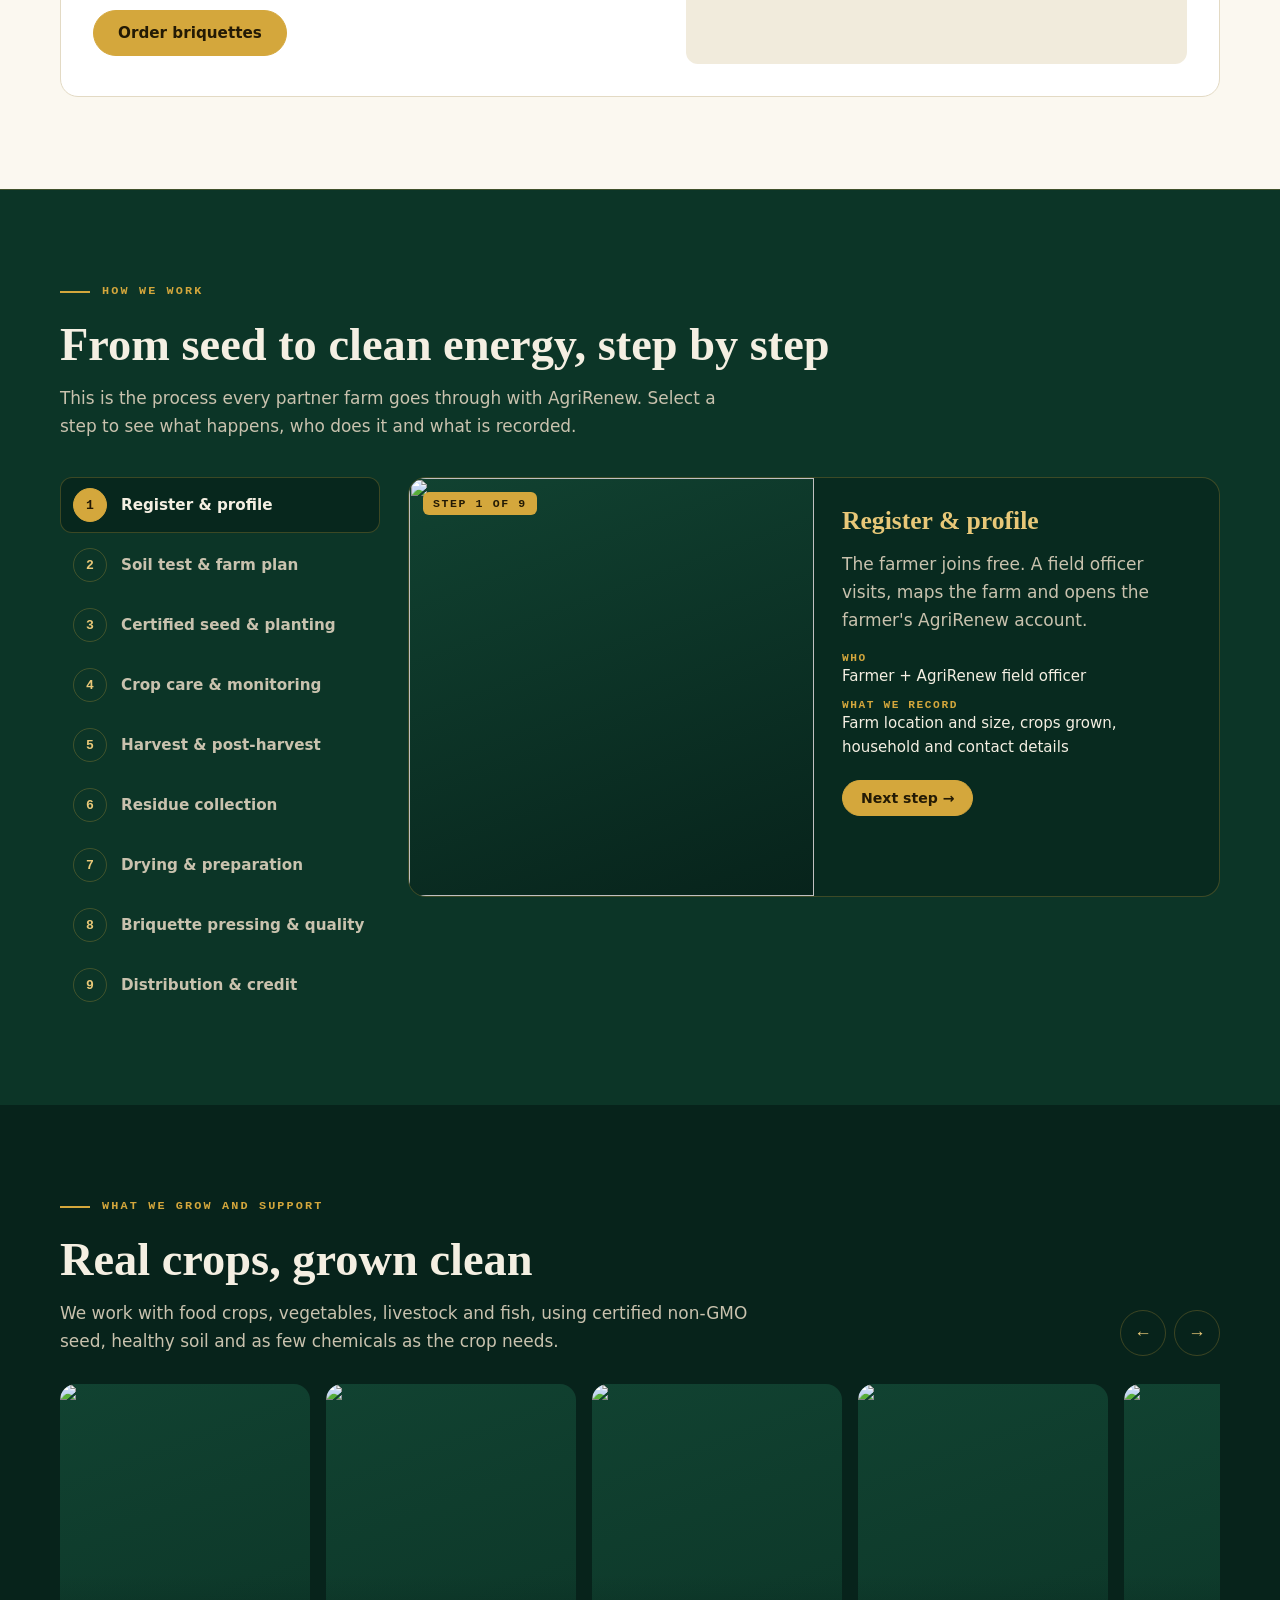
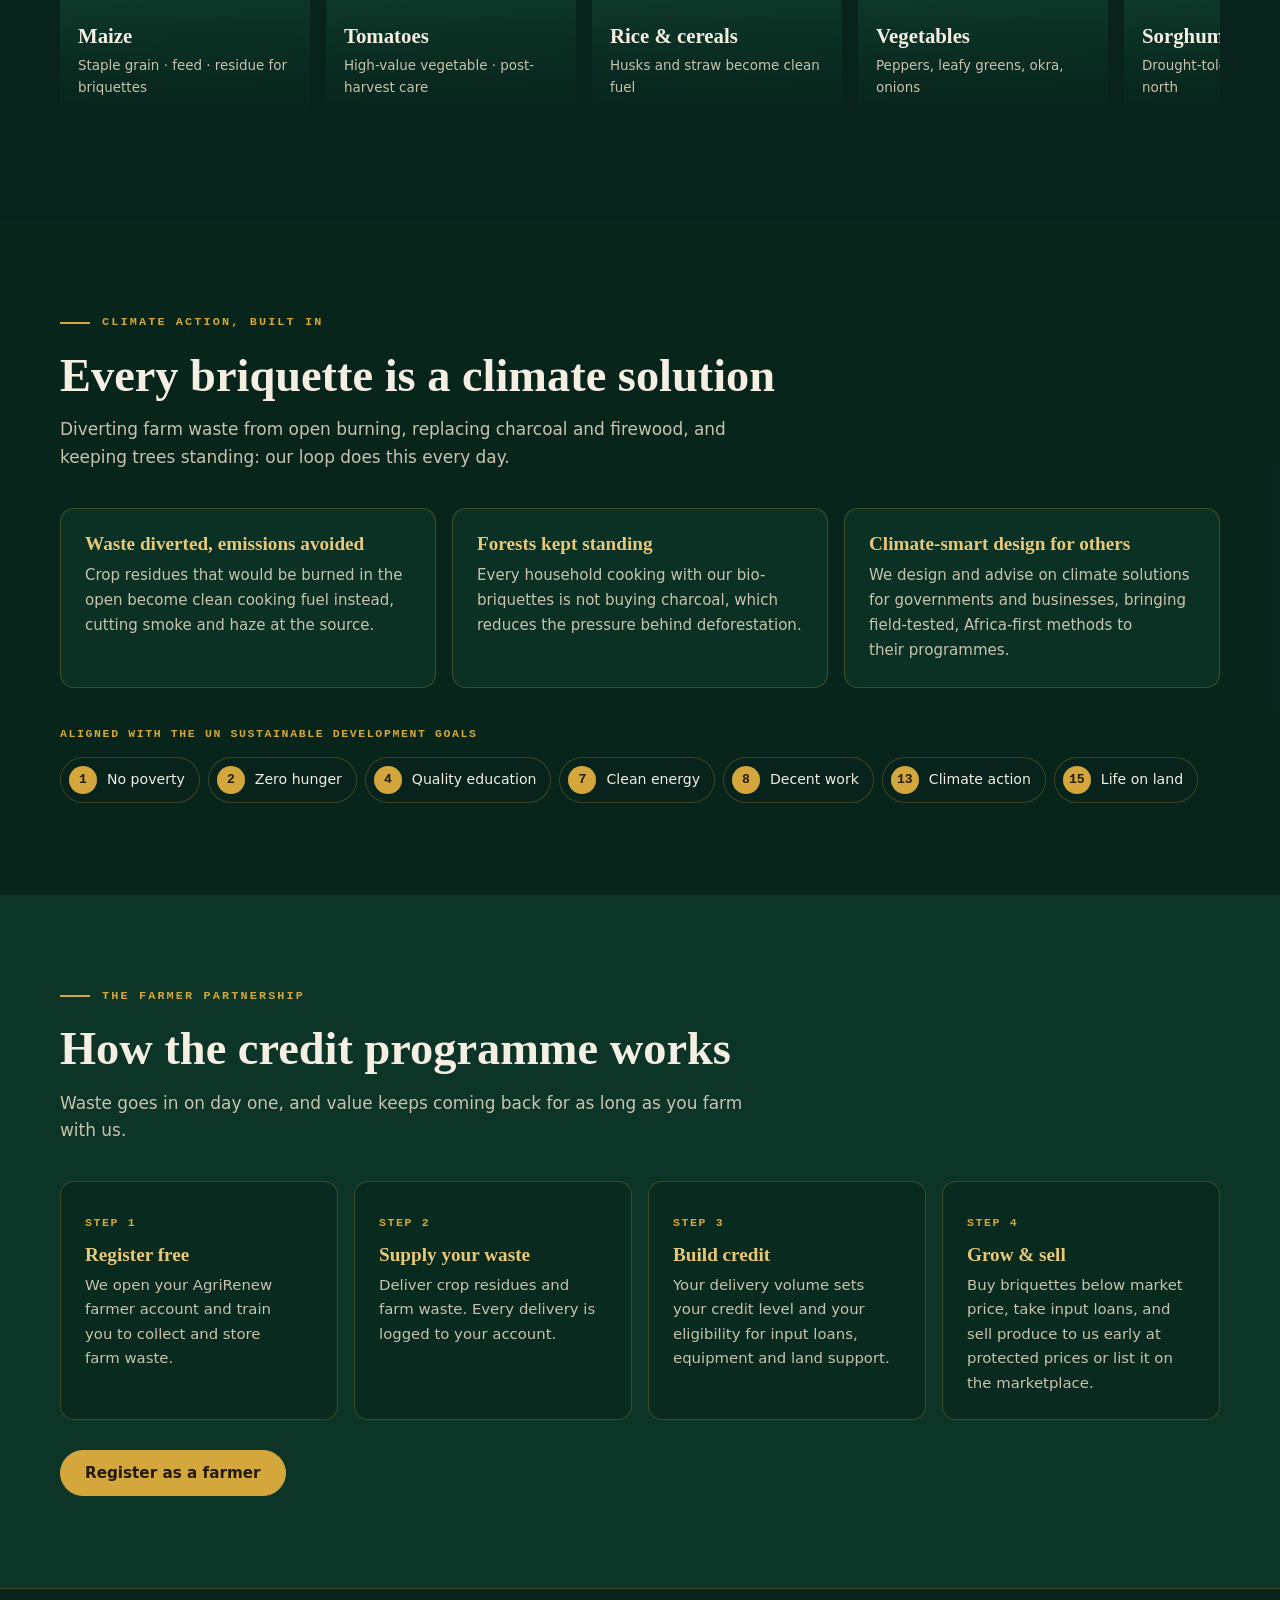
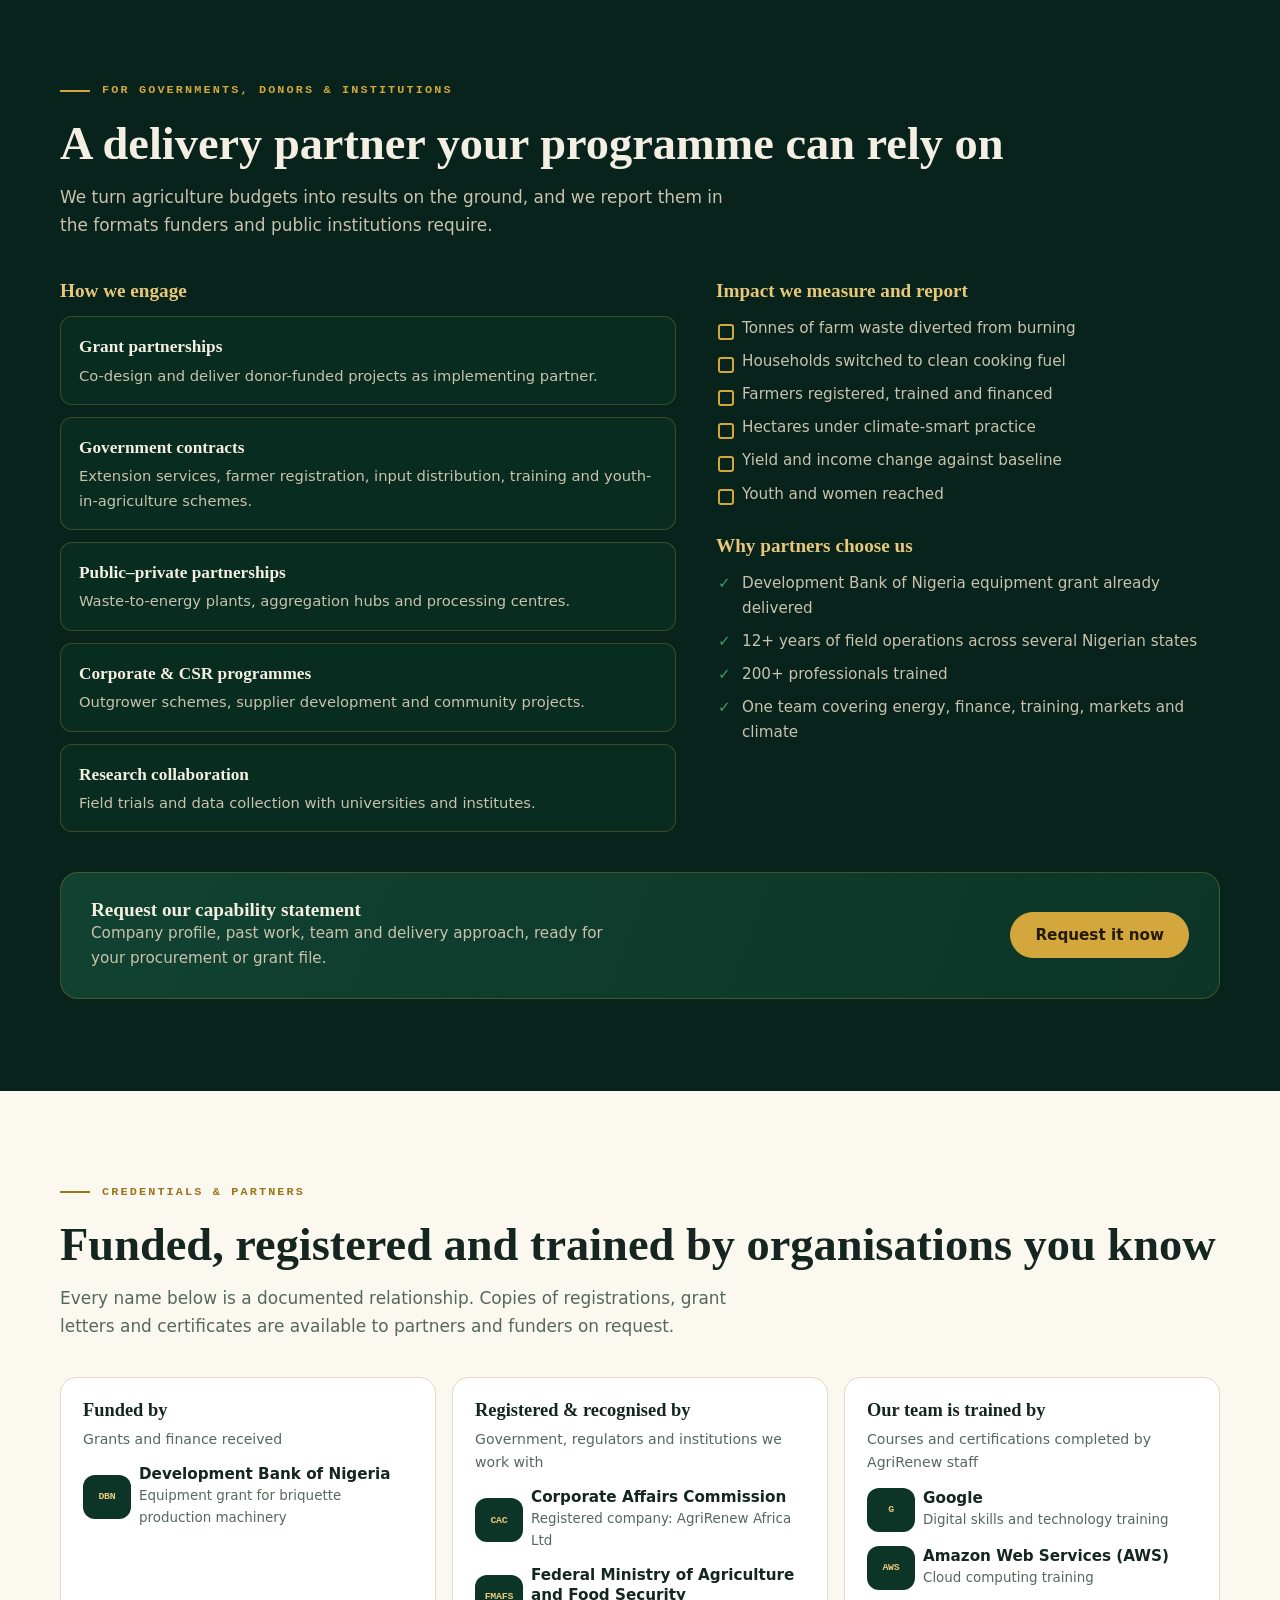
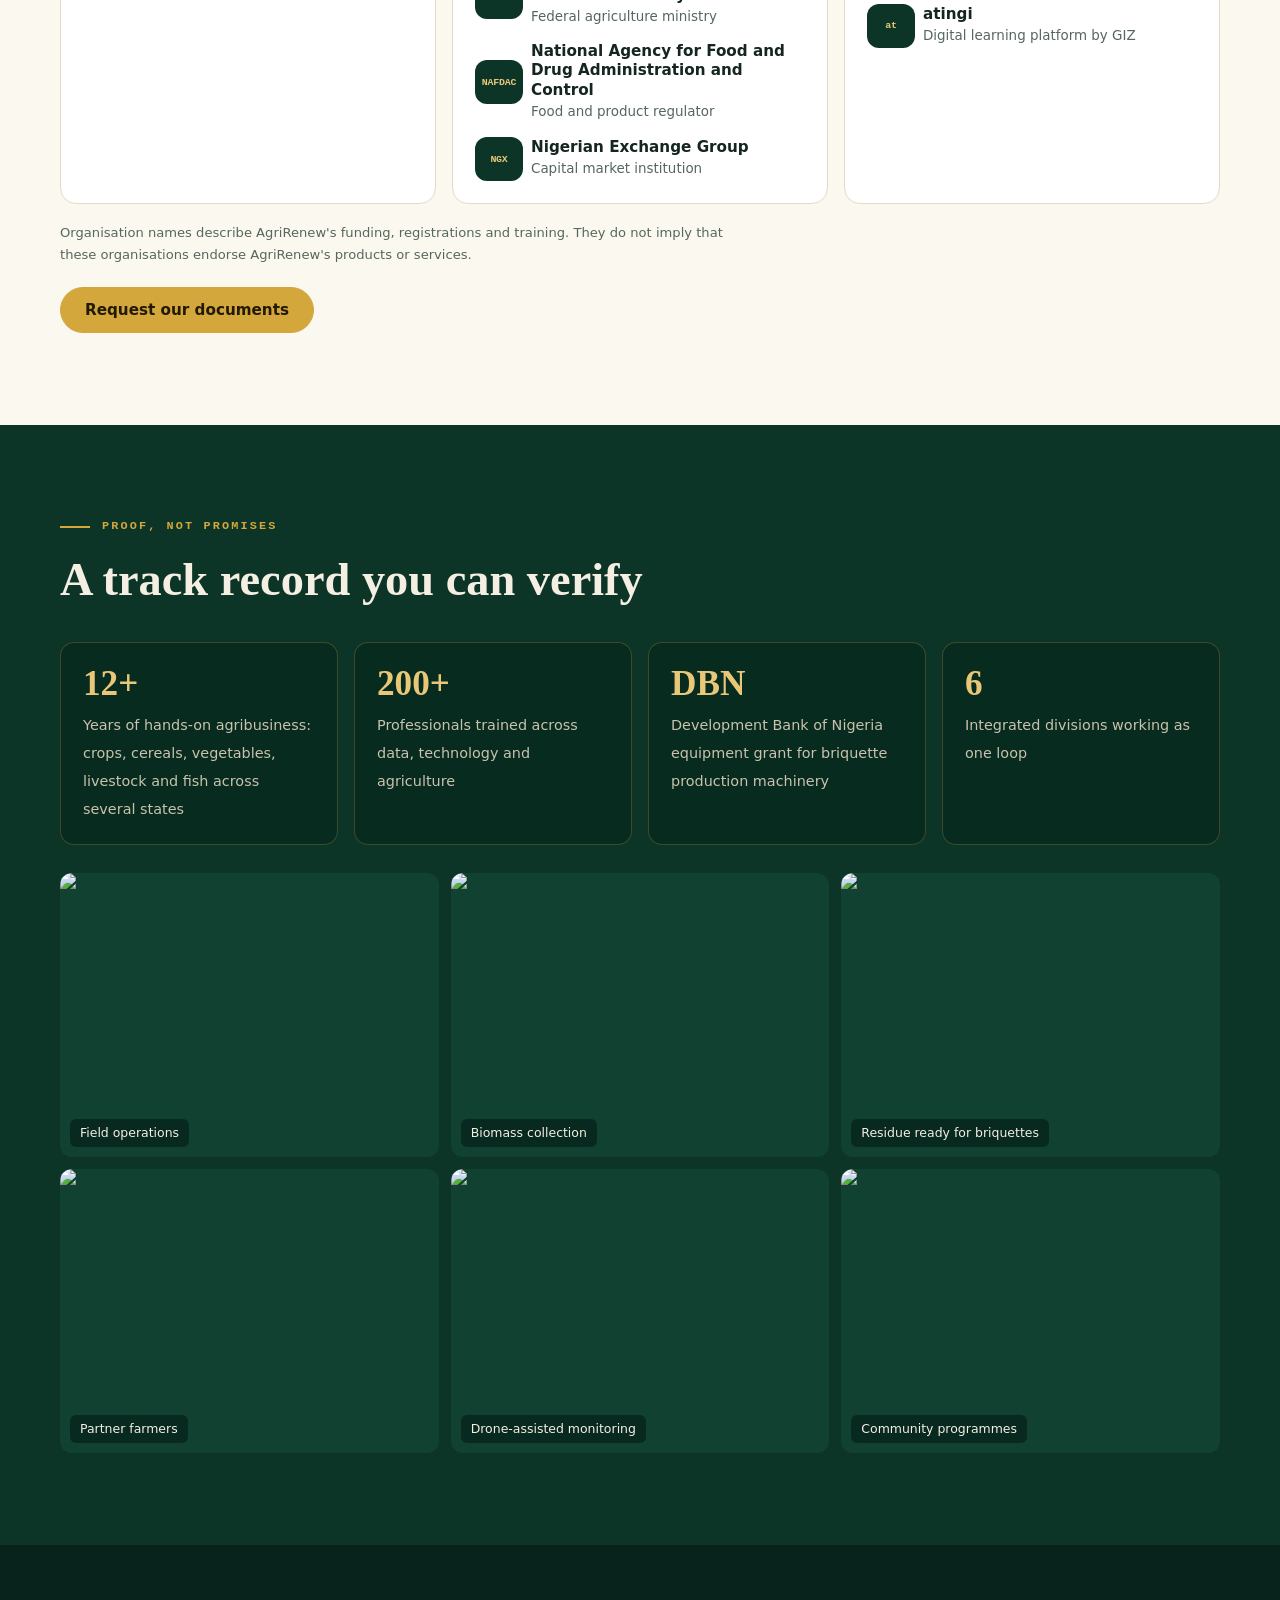
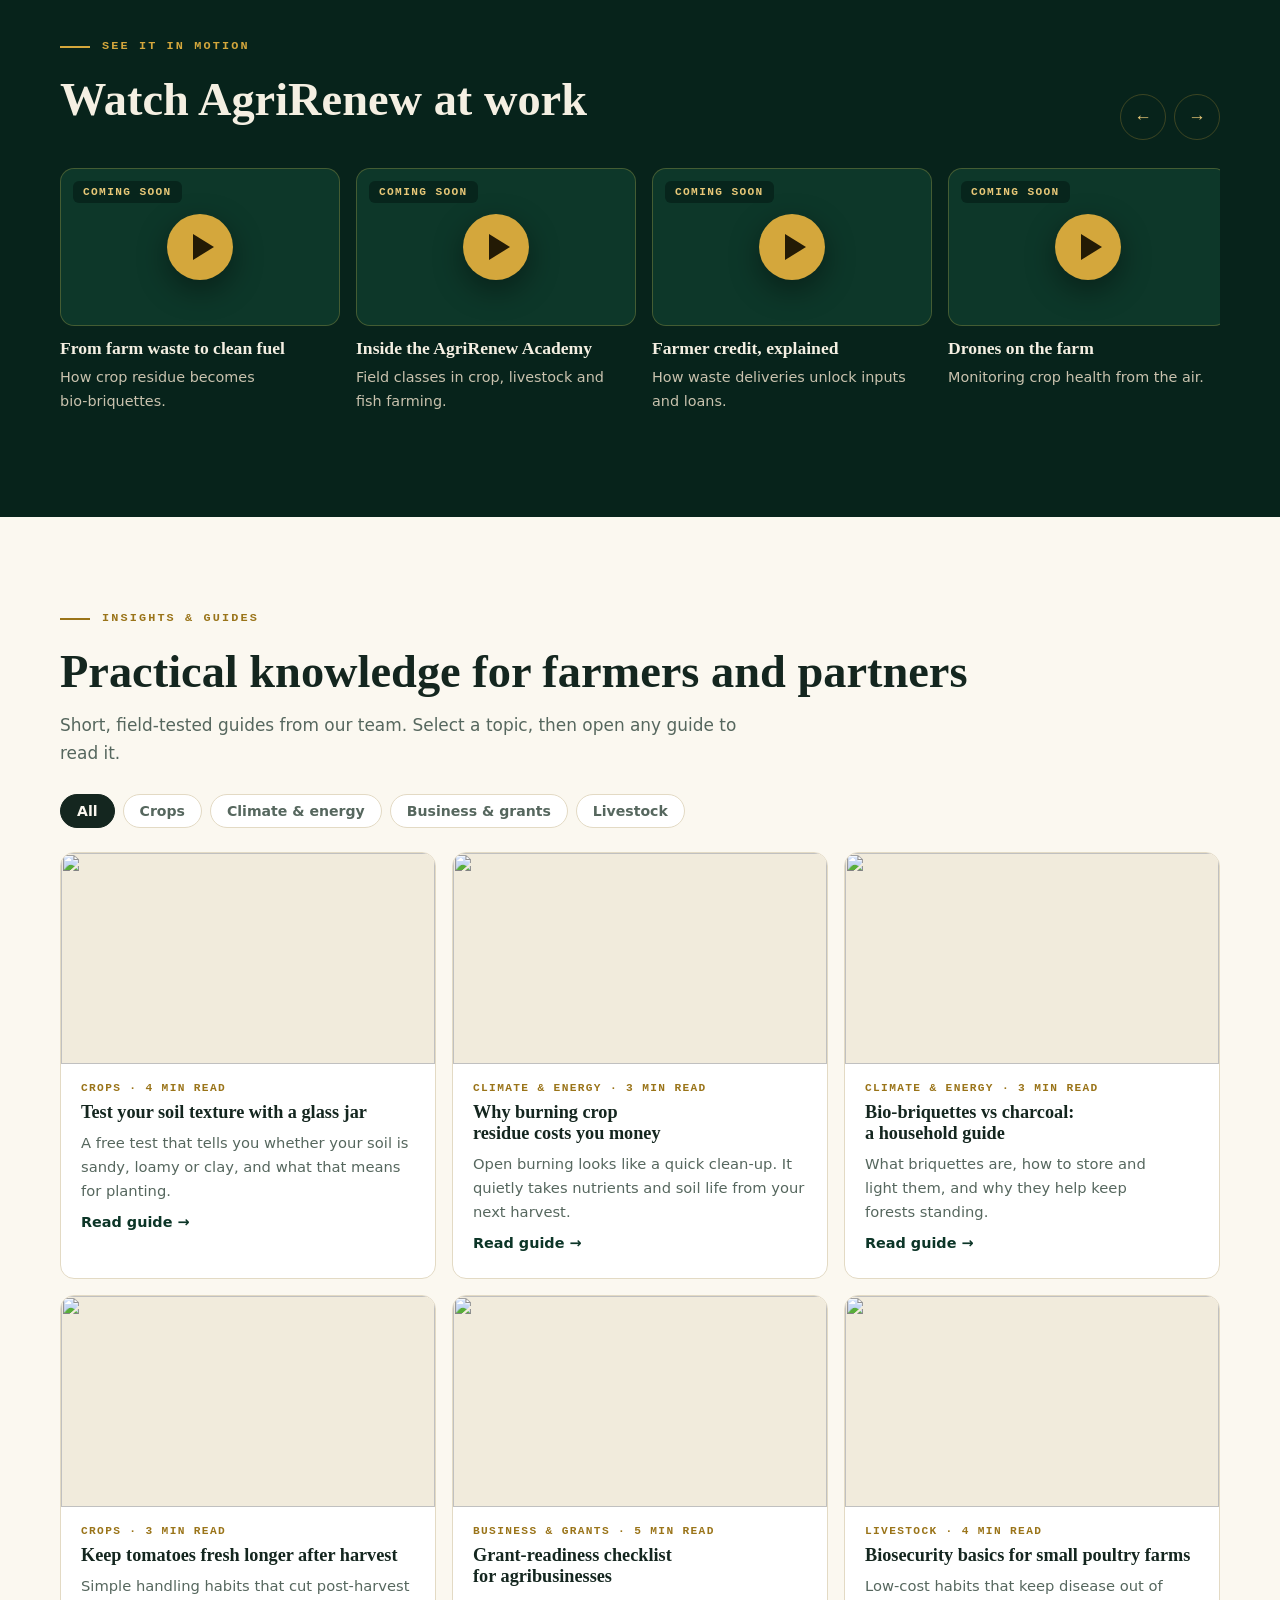
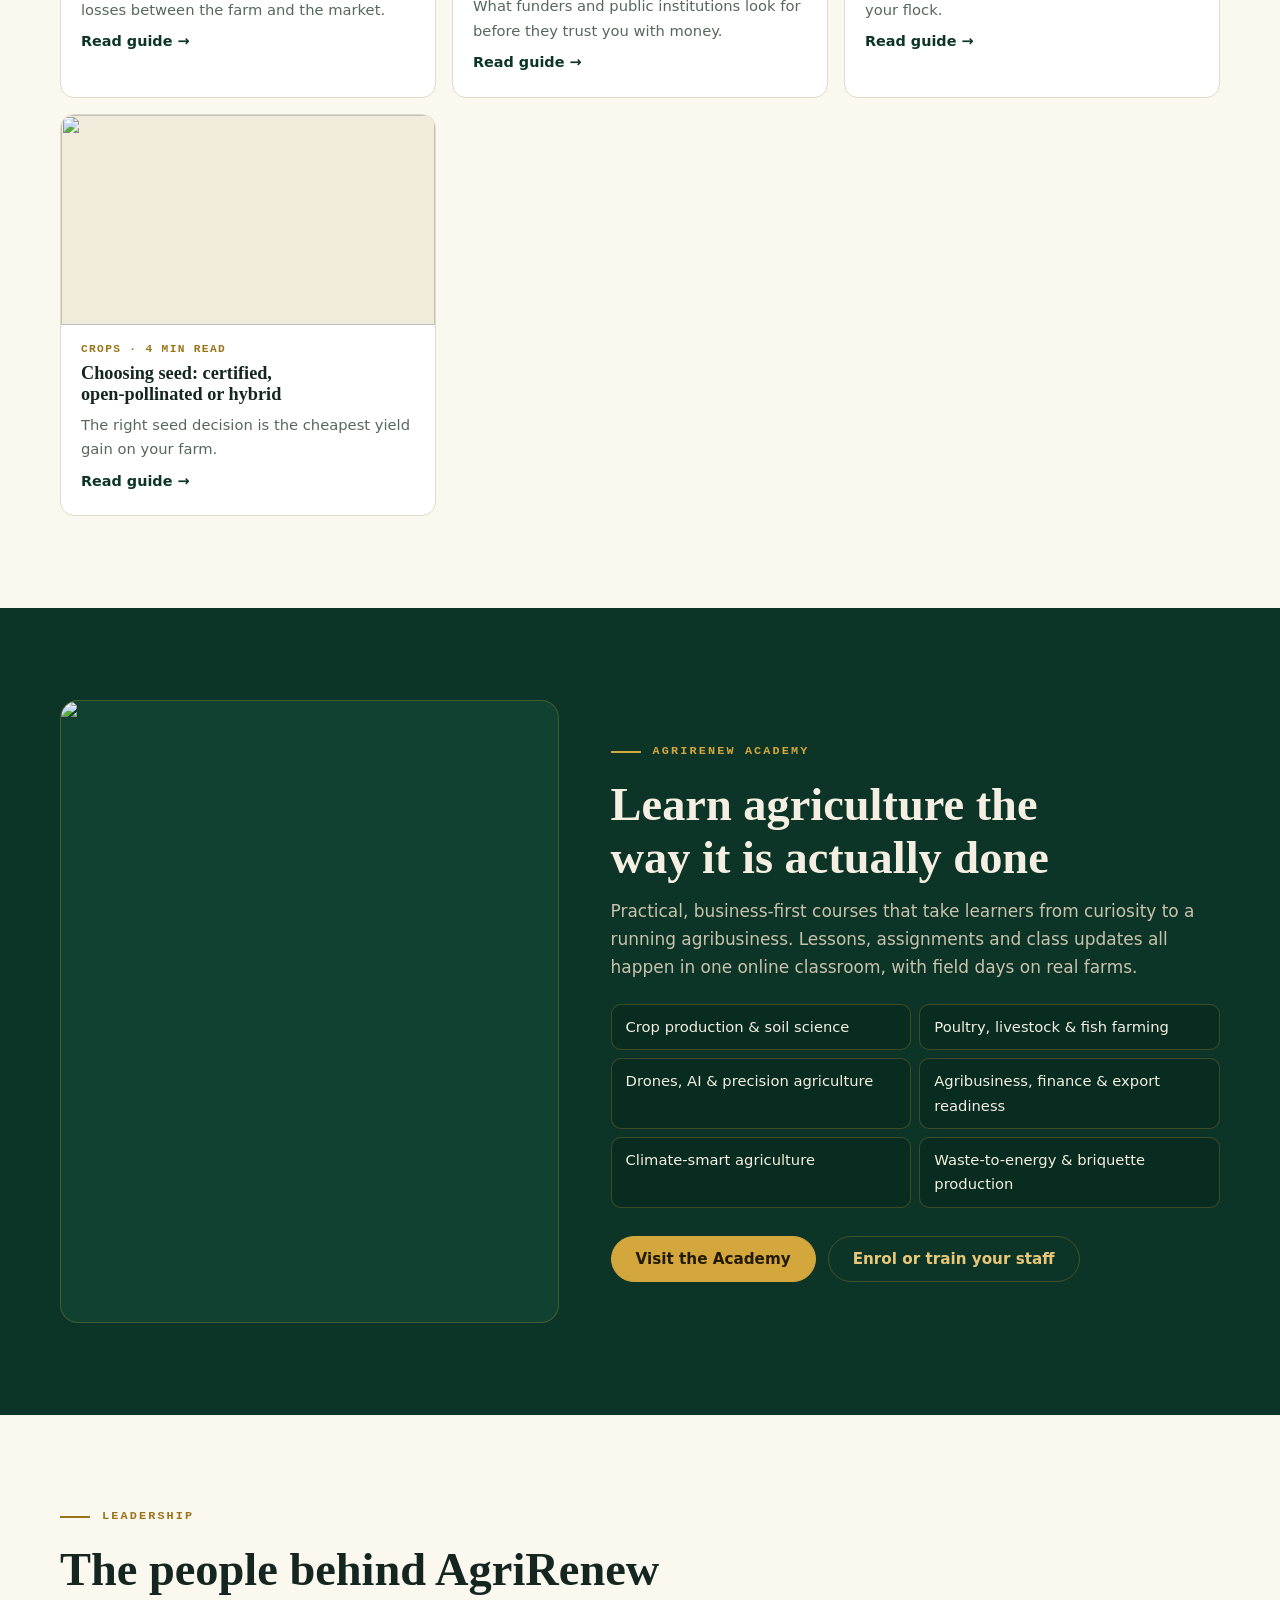
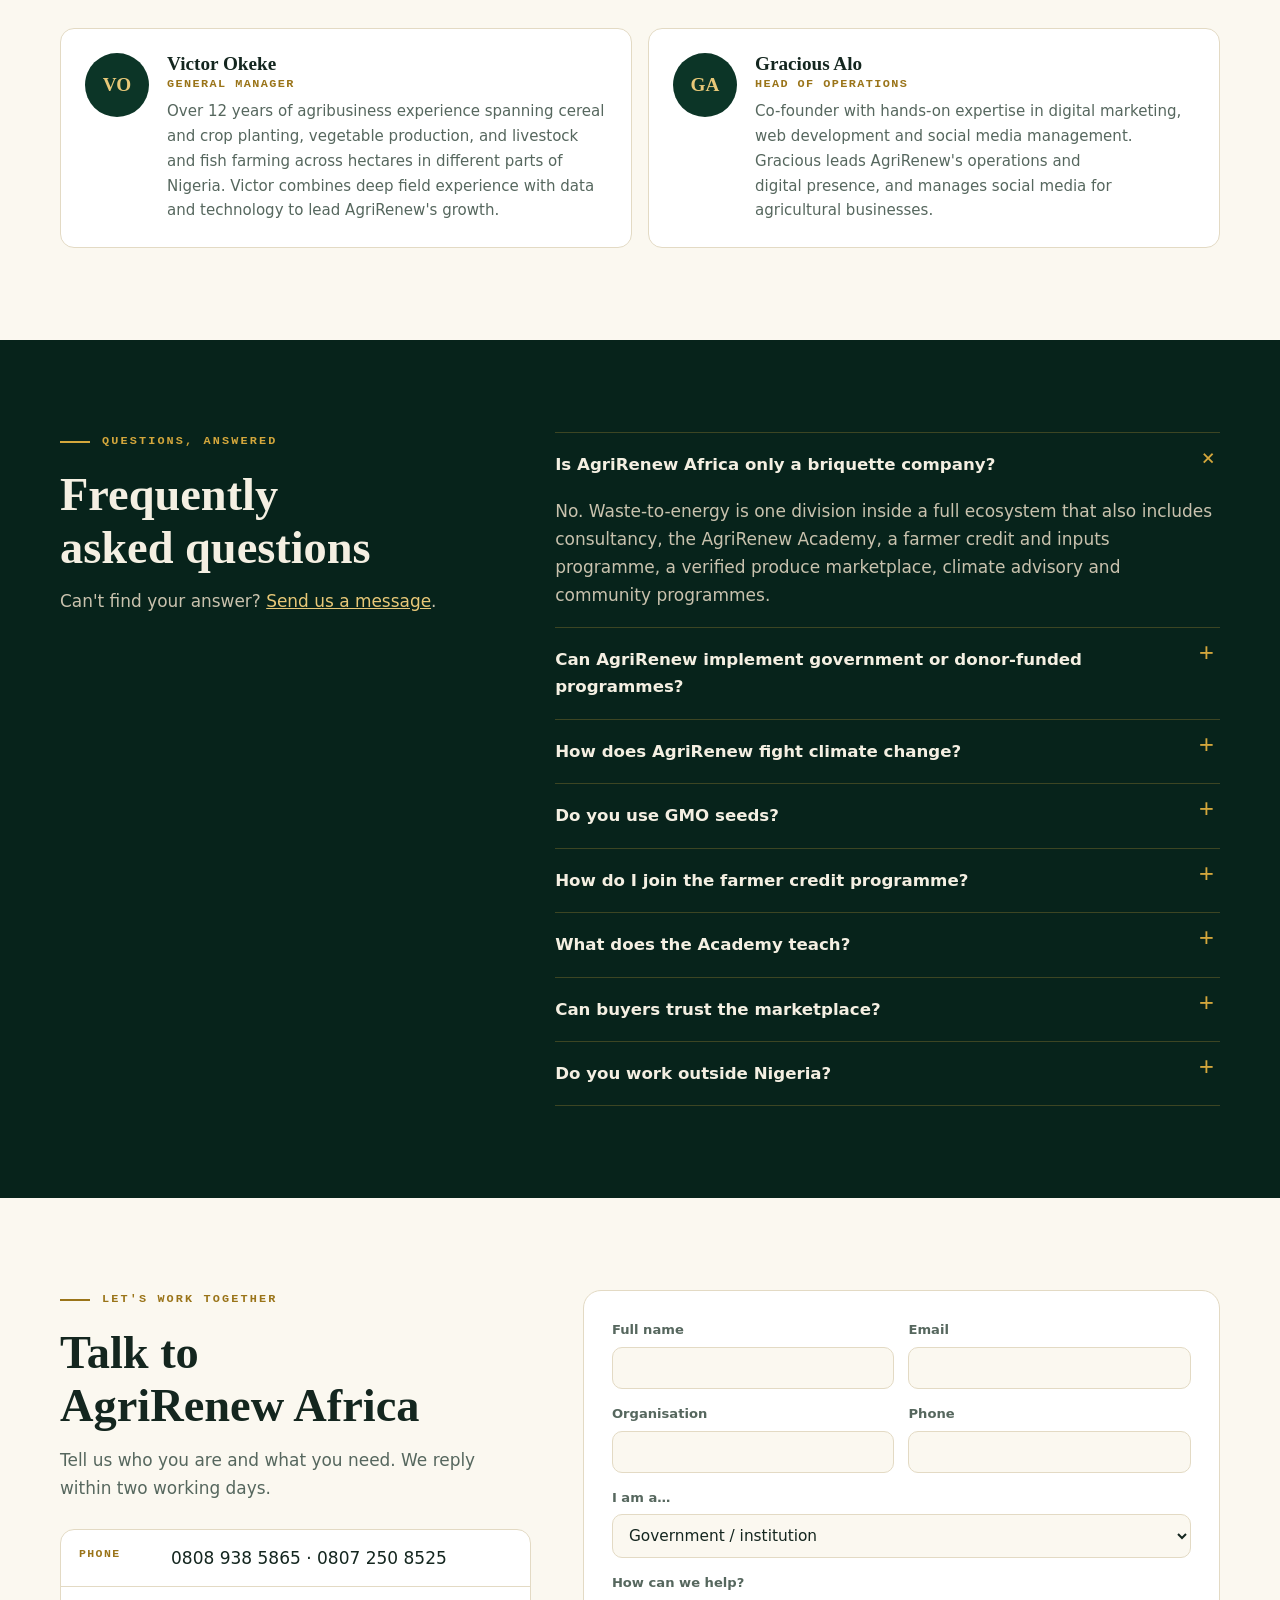
==== commit a4ddbcbc: "Add funding, registration and training credentials - Trust strip under the hero: DBN, CAC, FMAFS, NA" ====
--- a/index.html
+++ b/index.html
@@ -108,6 +108,15 @@
     <button type="button" class="hc-btn" id="heroPause" aria-label="Pause slideshow">❚❚</button>
   </div>
 </section>
+
+<!-- ================= TRUST STRIP ================= -->
+<div class="trust" aria-label="Funding, registrations and recognition">
+  <div class="wrap trust-row">
+    <span class="trust-k">Funded, registered &amp; recognised</span>
+    <ul class="trust-list" id="trustList"></ul>
+    <a href="#credentials" class="trust-more">See all credentials →</a>
+  </div>
+</div>
 
 <!-- ================= WHO WE SERVE ================= -->
 <section class="serve" id="serve">
@@ -334,6 +343,18 @@
   </div>
 </section>
 
+<!-- ================= CREDENTIALS ================= -->
+<section class="creds" id="credentials">
+  <div class="wrap">
+    <p class="eyebrow">Credentials &amp; partners</p>
+    <h2>Funded, registered and trained by organisations you know</h2>
+    <p class="lede">Every name below is a documented relationship. Copies of registrations, grant letters and certificates are available to partners and funders on request.</p>
+    <div class="cred-groups" id="credGroups"></div>
+    <p class="cred-note">Organisation names describe AgriRenew's funding, registrations and training. They do not imply that these organisations endorse AgriRenew's products or services.</p>
+    <a class="btn" href="#contact" data-topic="Government / institution">Request our documents</a>
+  </div>
+</section>
+
 <!-- ================= TRACK RECORD ================= -->
 <section class="impact" id="impact">
   <div class="wrap">
@@ -559,7 +580,7 @@
       <p class="mono gold">Nothing wasted · Everything renewed</p>
     </div>
     <nav aria-label="Company"><b>Company</b><a href="#story">About</a><a href="#team">Team</a><a href="careers.html">Careers</a><a href="#impact">Track record</a><a href="#faq">FAQ</a></nav>
-    <nav aria-label="Work with us"><b>Work with us</b><a href="#services">Consultancy</a><a href="#partners">Partners &amp; grants</a><a href="#credit">Farmer credit</a><a href="#academy">Academy</a></nav>
+    <nav aria-label="Work with us"><b>Work with us</b><a href="#services">Consultancy</a><a href="#partners">Partners &amp; grants</a><a href="#credentials">Credentials</a><a href="#credit">Farmer credit</a><a href="#academy">Academy</a></nav>
     <nav aria-label="Learn"><b>Learn</b><a href="#process">How we work</a><a href="#insights">Insights</a><a href="#watch">Videos</a><a href="#crops">Crops</a><a href="#climate">Climate</a></nav>
   </div>
   <div class="wrap foot-base">© <span id="year">2026</span> AgriRenew Africa Ltd. All rights reserved.</div>
--- a/assets/styles.css
+++ b/assets/styles.css
@@ -343,6 +343,31 @@
   .proc-view img{aspect-ratio:16/9;min-height:0}
 }
 
+/* ---------- trust strip + credentials ---------- */
+.trust{background:var(--paper);color:var(--paper-ink);border-bottom:1px solid var(--paper-line)}
+.trust-row{display:flex;flex-wrap:wrap;align-items:center;gap:12px 22px;padding-block:18px}
+.trust-k{font:600 .7rem var(--mono);letter-spacing:.16em;text-transform:uppercase;color:#9A7419}
+.trust-list{list-style:none;display:flex;flex-wrap:wrap;gap:8px 10px;flex:1}
+.trust-list li{display:inline-flex;align-items:center;font:700 .92rem var(--mono);letter-spacing:.06em;color:var(--forest);padding:7px 14px;border:1px solid var(--paper-line);border-radius:999px;background:#fff}
+.trust-list abbr{text-decoration:none}
+.mono-badge{width:28px;height:28px;border-radius:50%;display:grid;place-items:center;background:var(--forest);color:var(--gold-soft);font:700 .6rem var(--mono);letter-spacing:0;flex:none}
+.trust-more{font-weight:700;font-size:.88rem;color:var(--forest)}
+.creds{background:var(--paper);color:var(--paper-ink)}
+.creds .eyebrow{color:#9A7419}
+.creds .lede{color:var(--paper-dim)}
+.cred-groups{display:grid;grid-template-columns:repeat(3,1fr);gap:16px;margin:36px 0 18px}
+.cred-group{background:#fff;border:1px solid var(--paper-line);border-radius:16px;padding:22px;display:grid;gap:14px;align-content:start}
+.cred-group h3{font-size:1.15rem}
+.cred-group > p{font-size:.88rem;color:var(--paper-dim);margin-top:-8px}
+.cred{display:grid;grid-template-columns:44px 1fr;gap:12px;align-items:center}
+.cred .mono-badge{width:48px;height:44px;border-radius:12px;font-size:.62rem;color:var(--gold-soft);letter-spacing:-.02em}
+.cred span:not(.mono-badge){display:block}
+.cred b{display:block;font-size:.95rem;line-height:1.3}
+.cred span{font-size:.84rem;color:var(--paper-dim)}
+.cred-note{font-size:.82rem;color:var(--paper-dim);margin-bottom:22px;max-width:80ch}
+@media (max-width:980px){ .cred-groups{grid-template-columns:1fr 1fr} }
+@media (max-width:600px){ .cred-groups{grid-template-columns:1fr} .trust-more{width:100%} }
+
 /* ---------- responsive ---------- */
 @media (max-width:1060px){
   .navlinks{gap:16px}
